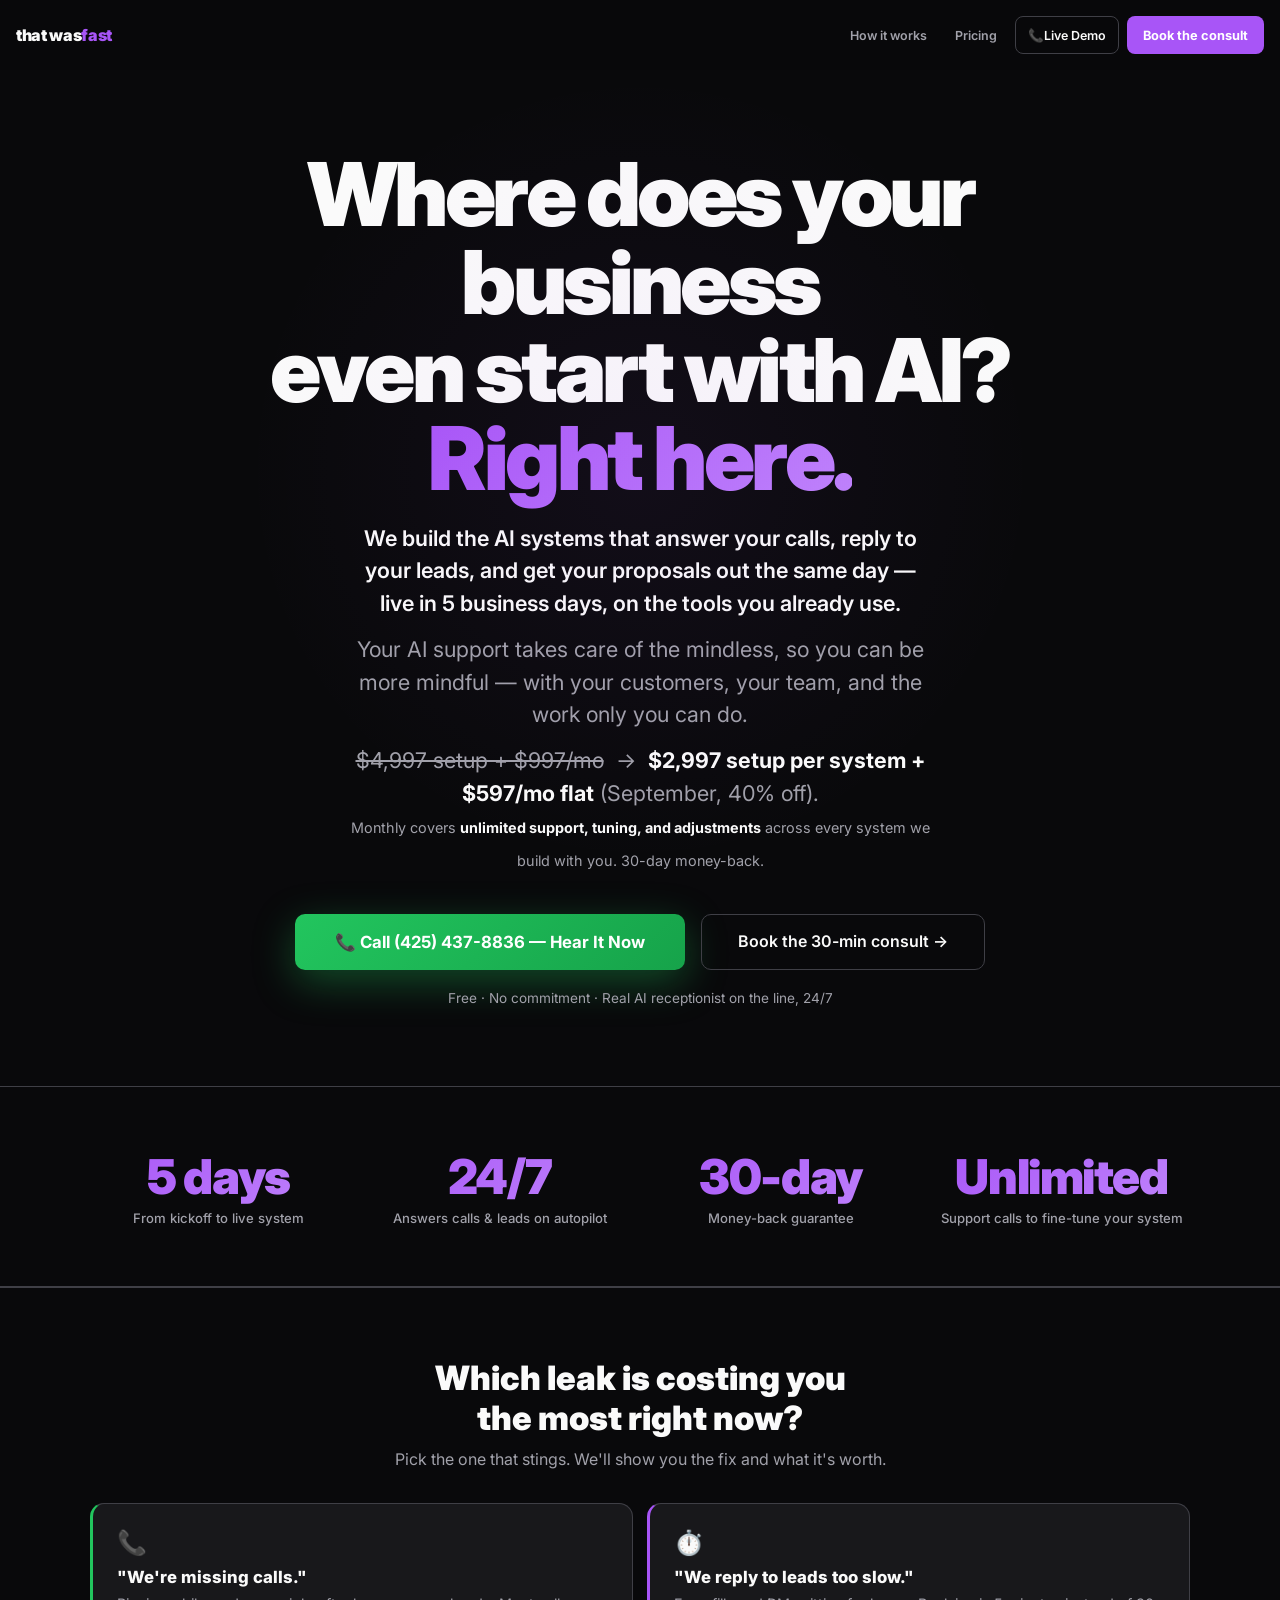
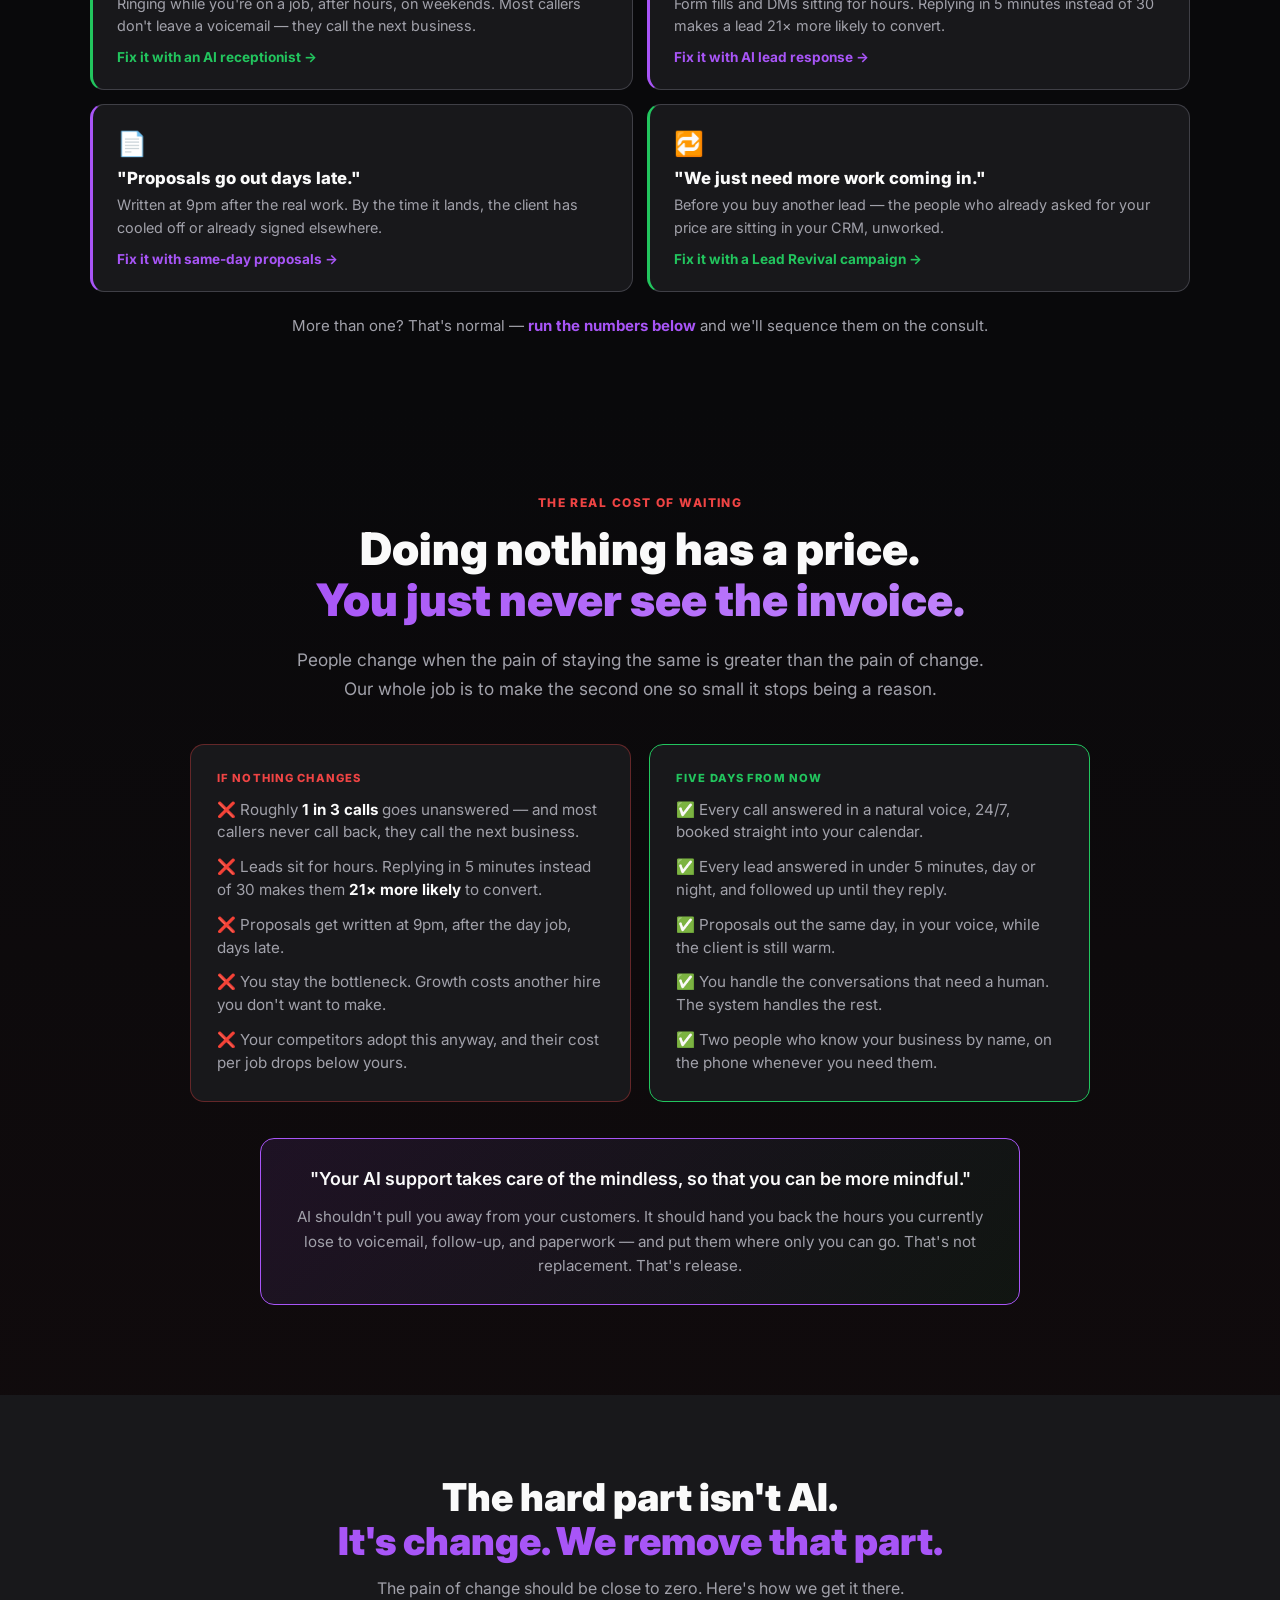
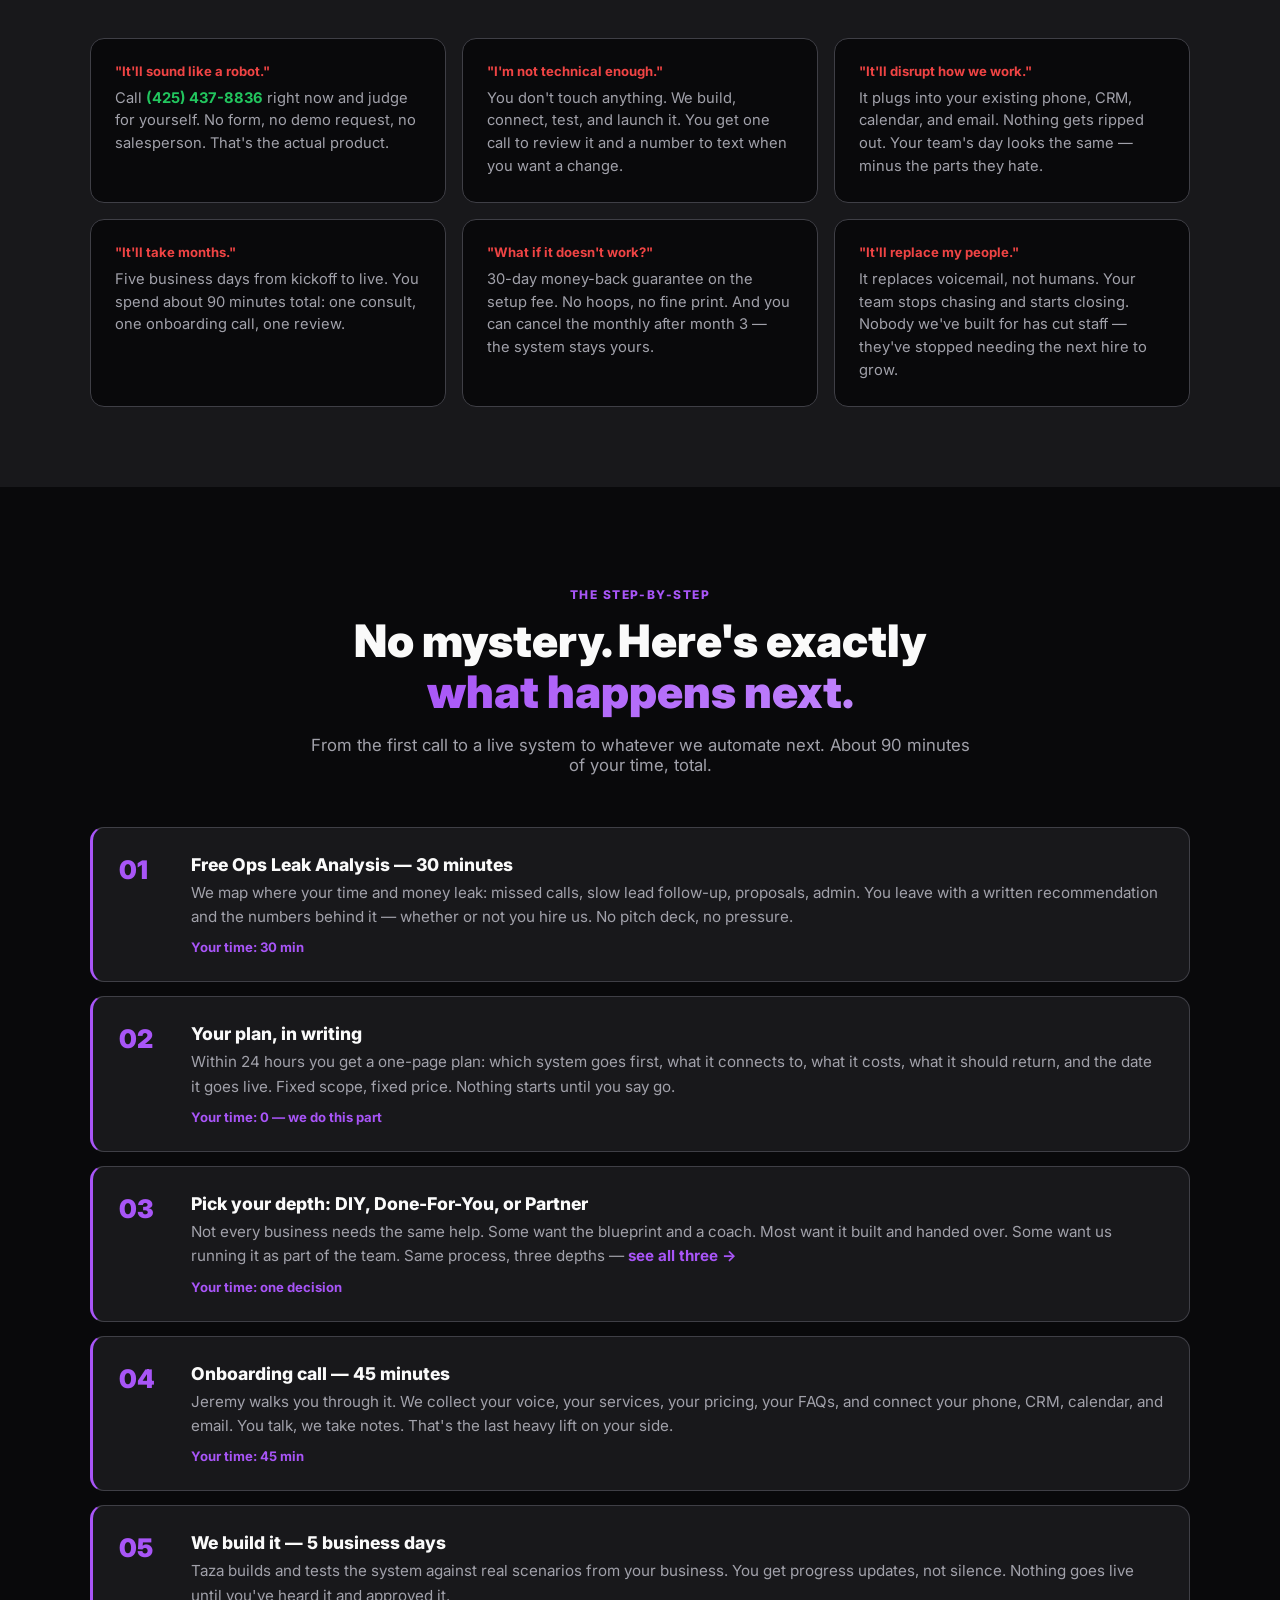
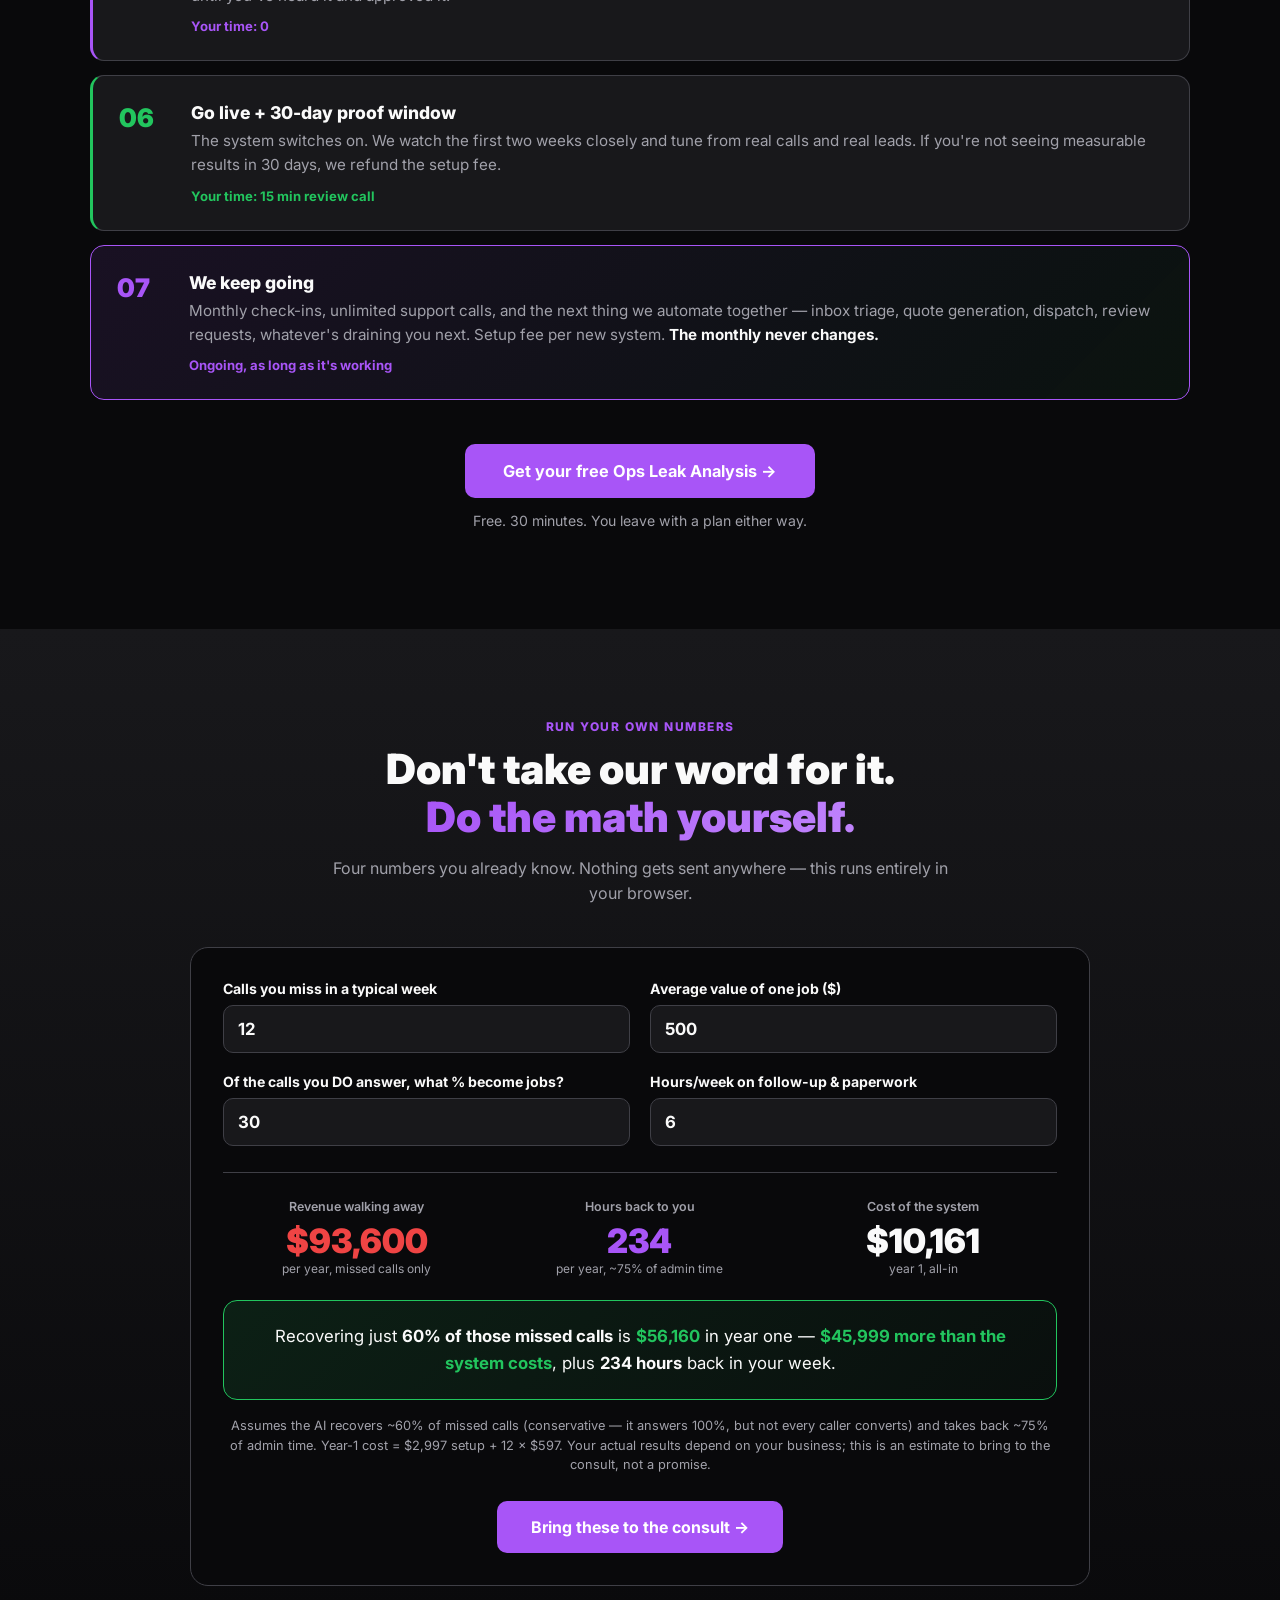
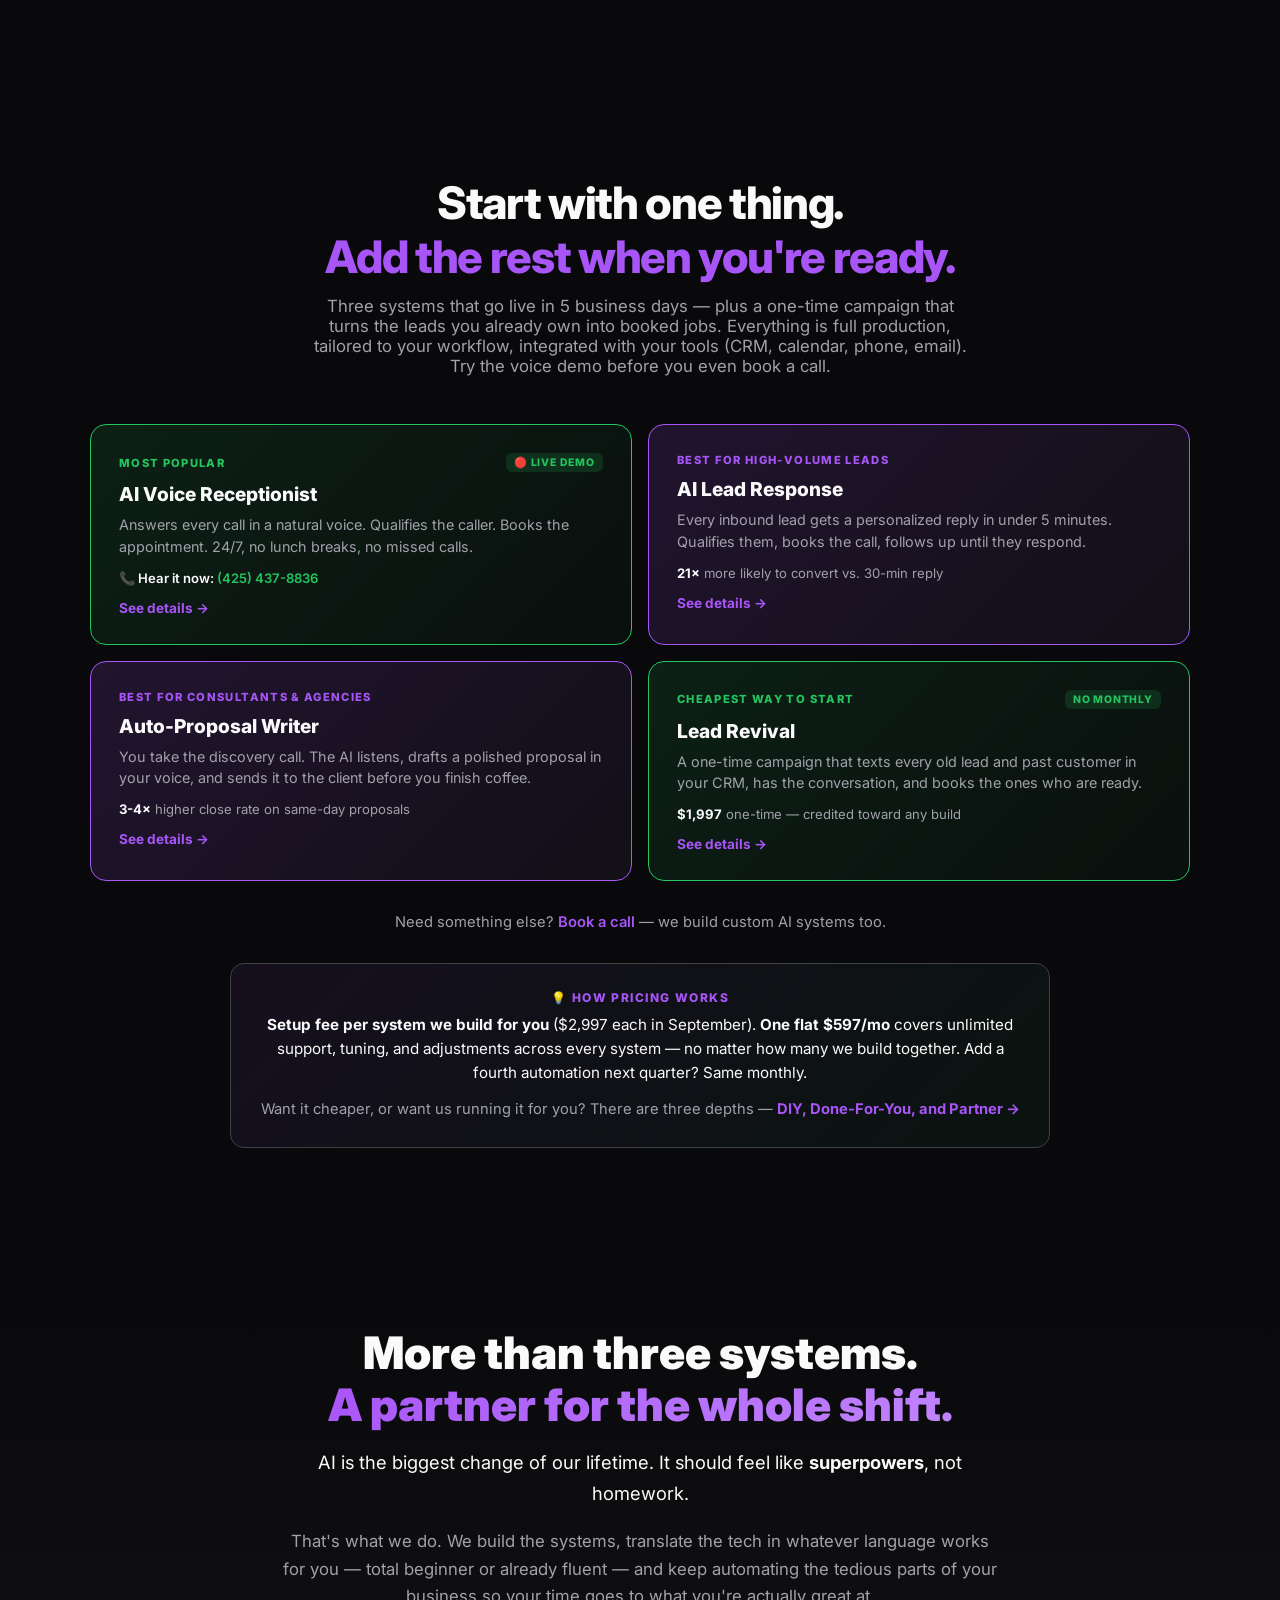
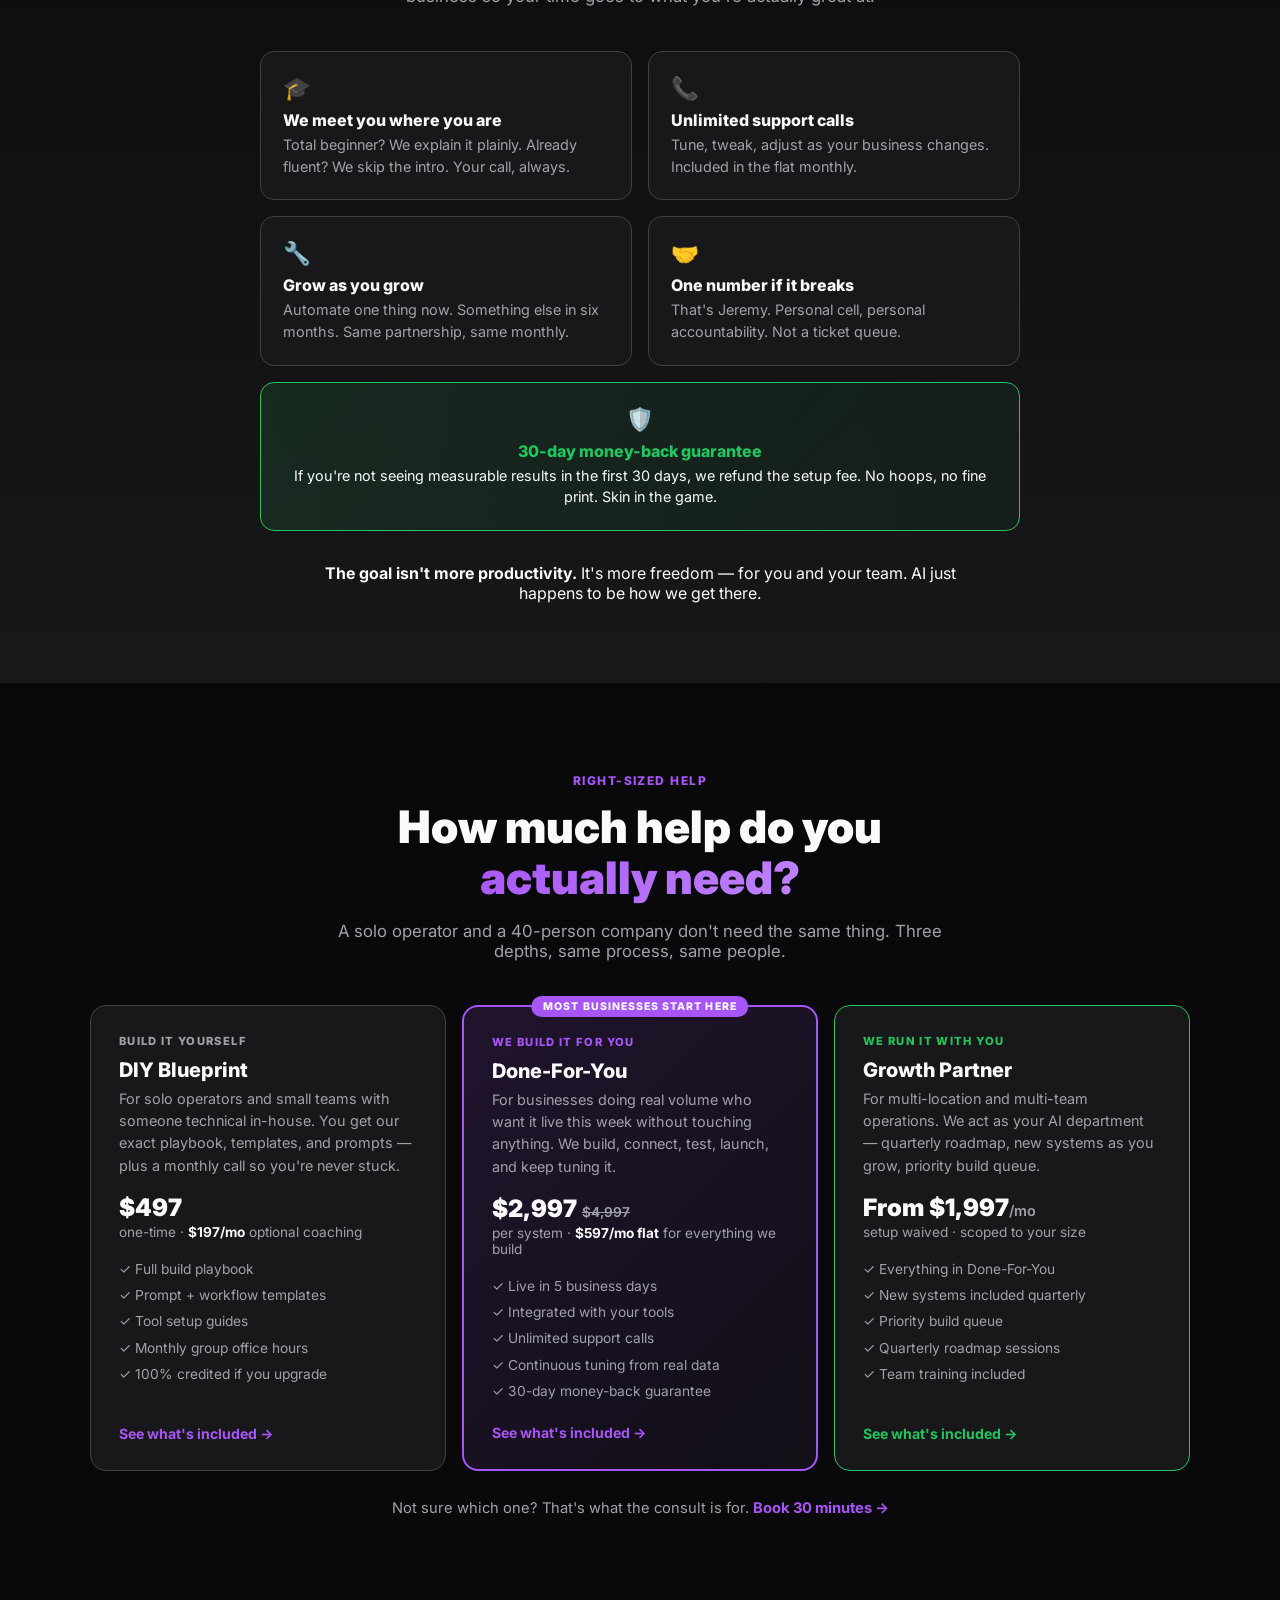
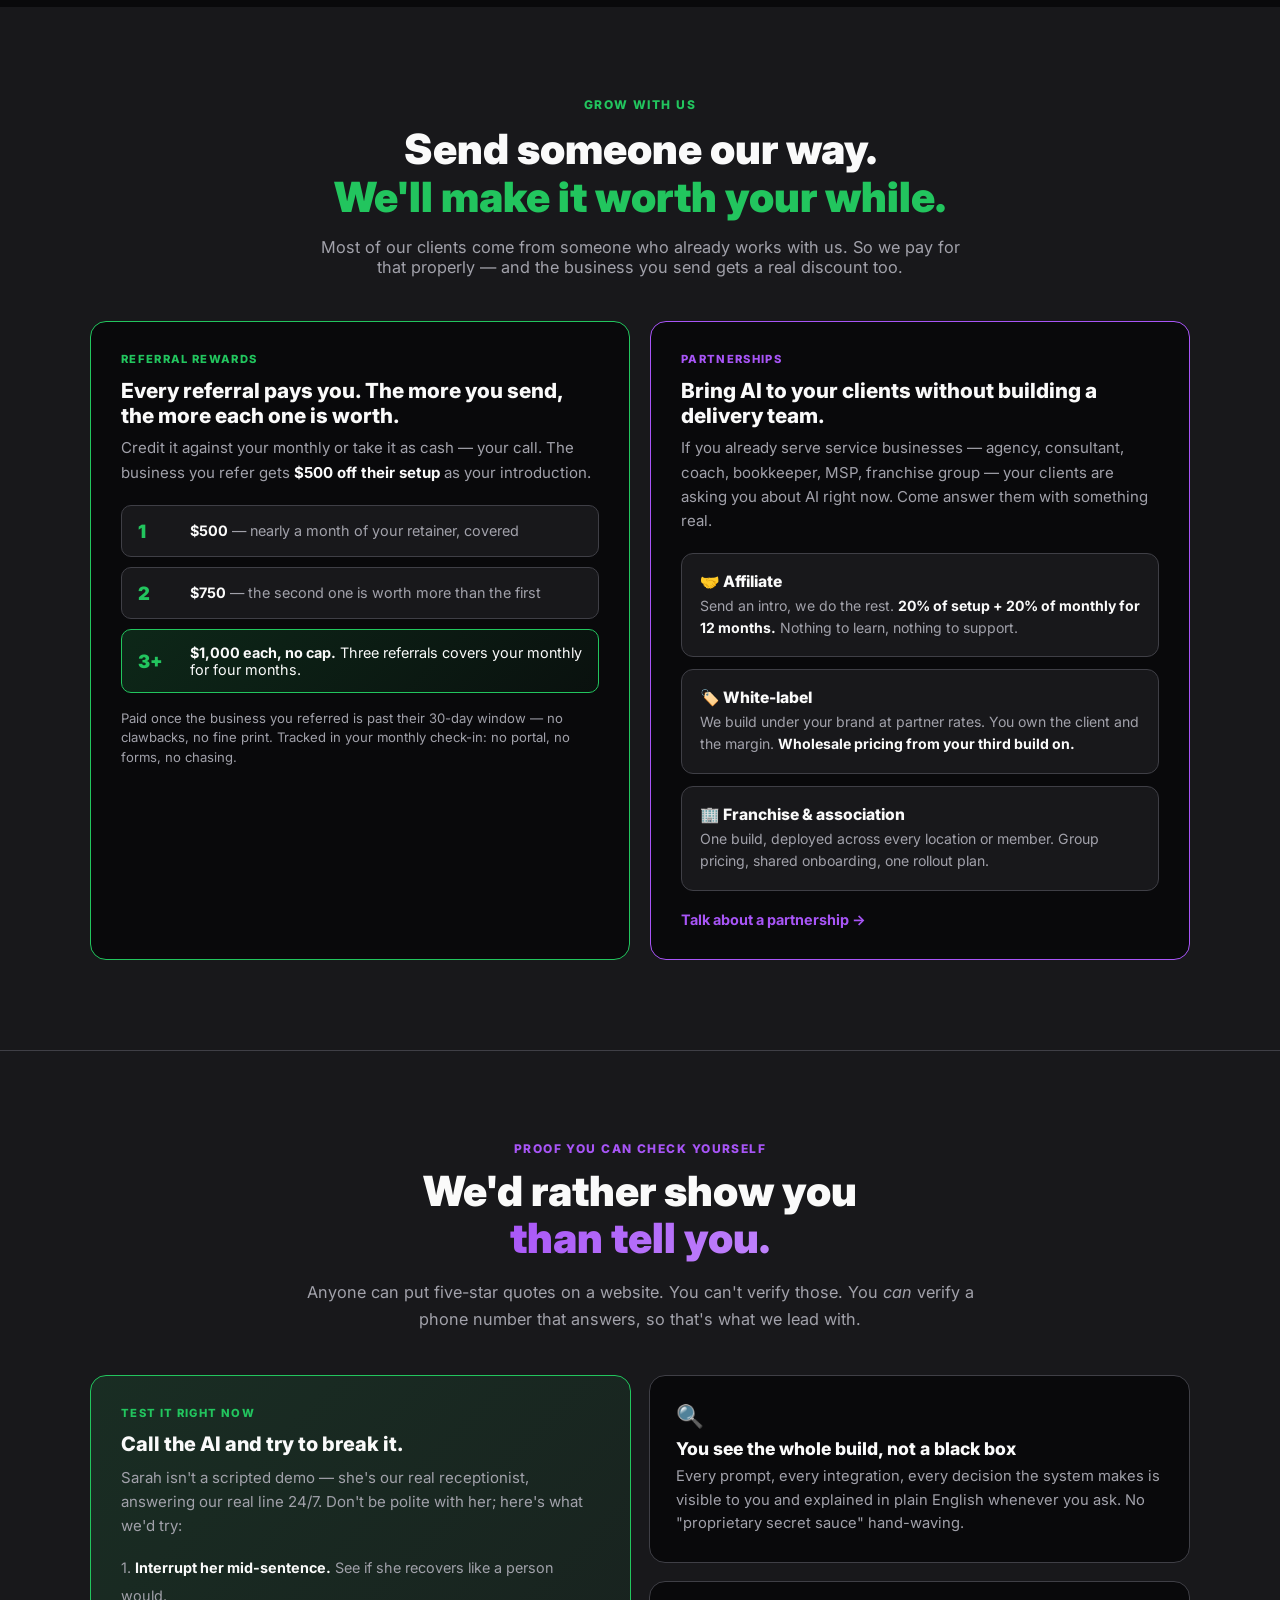
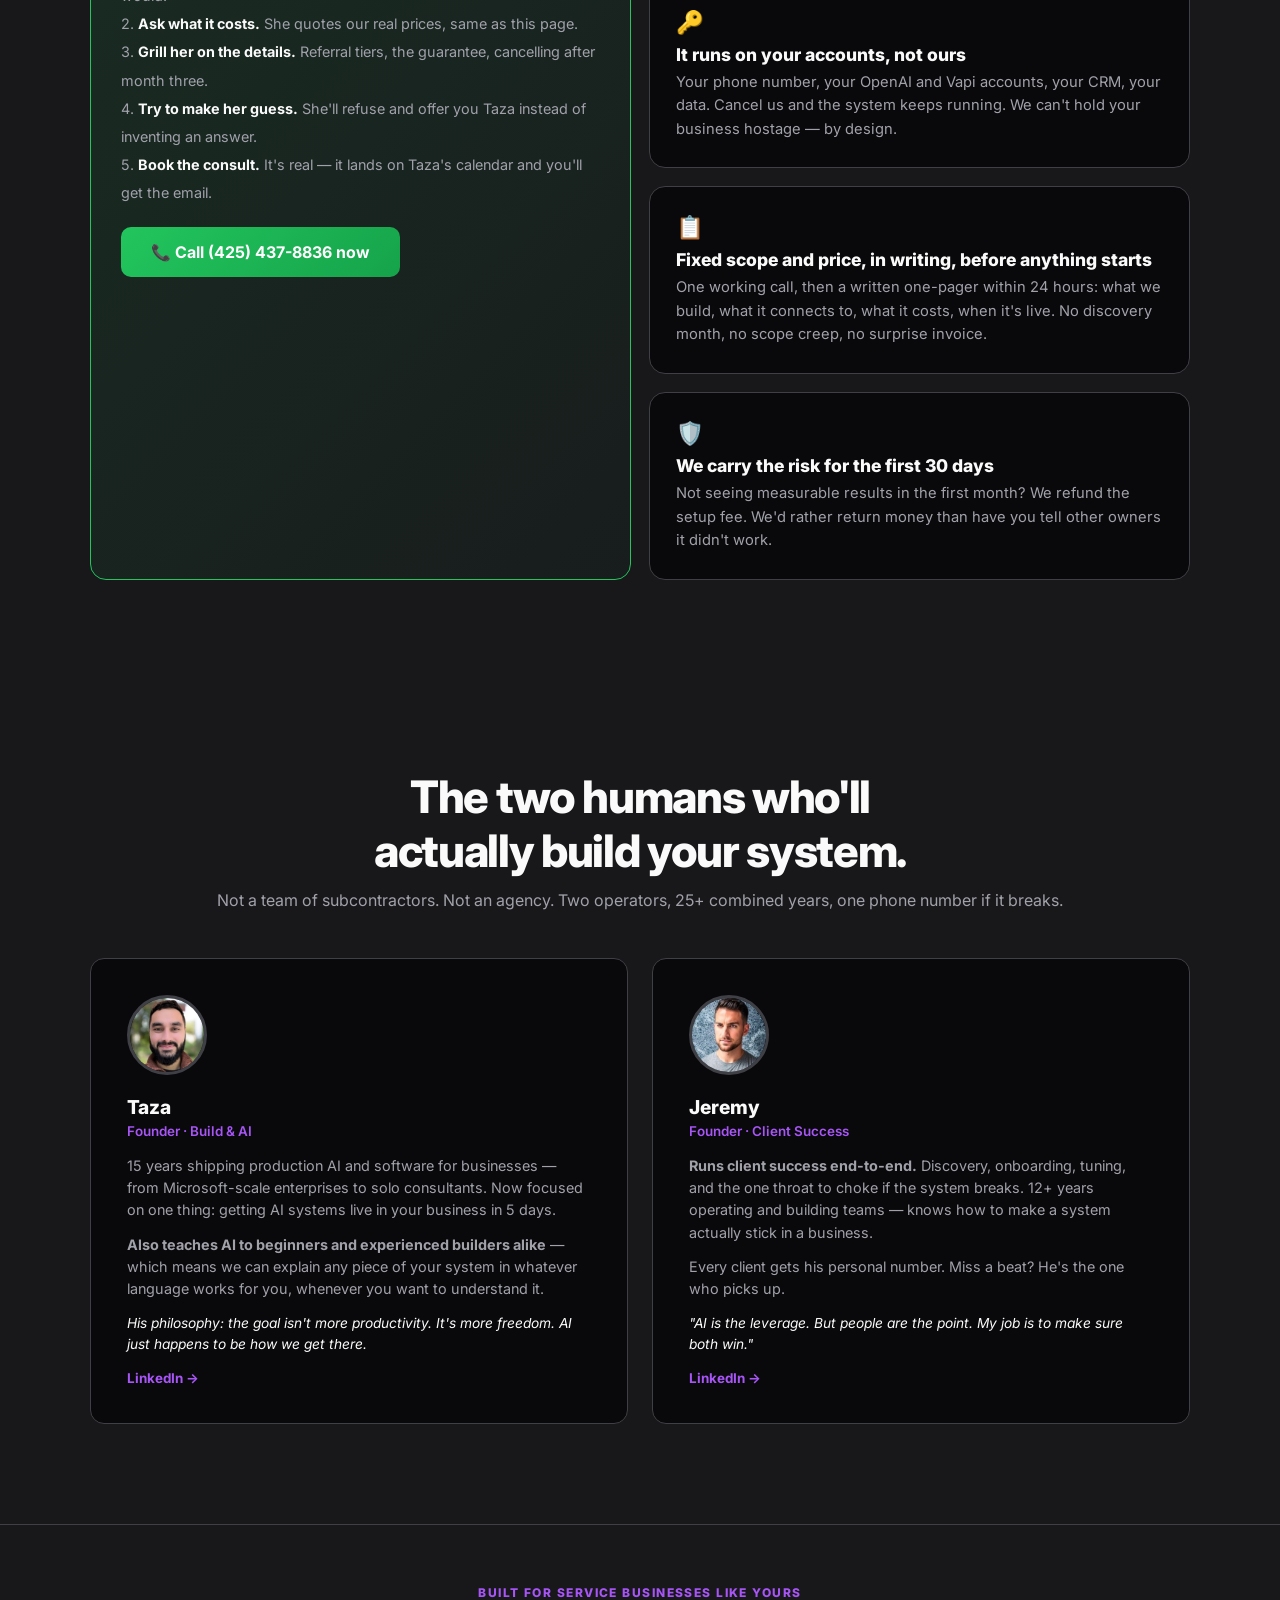
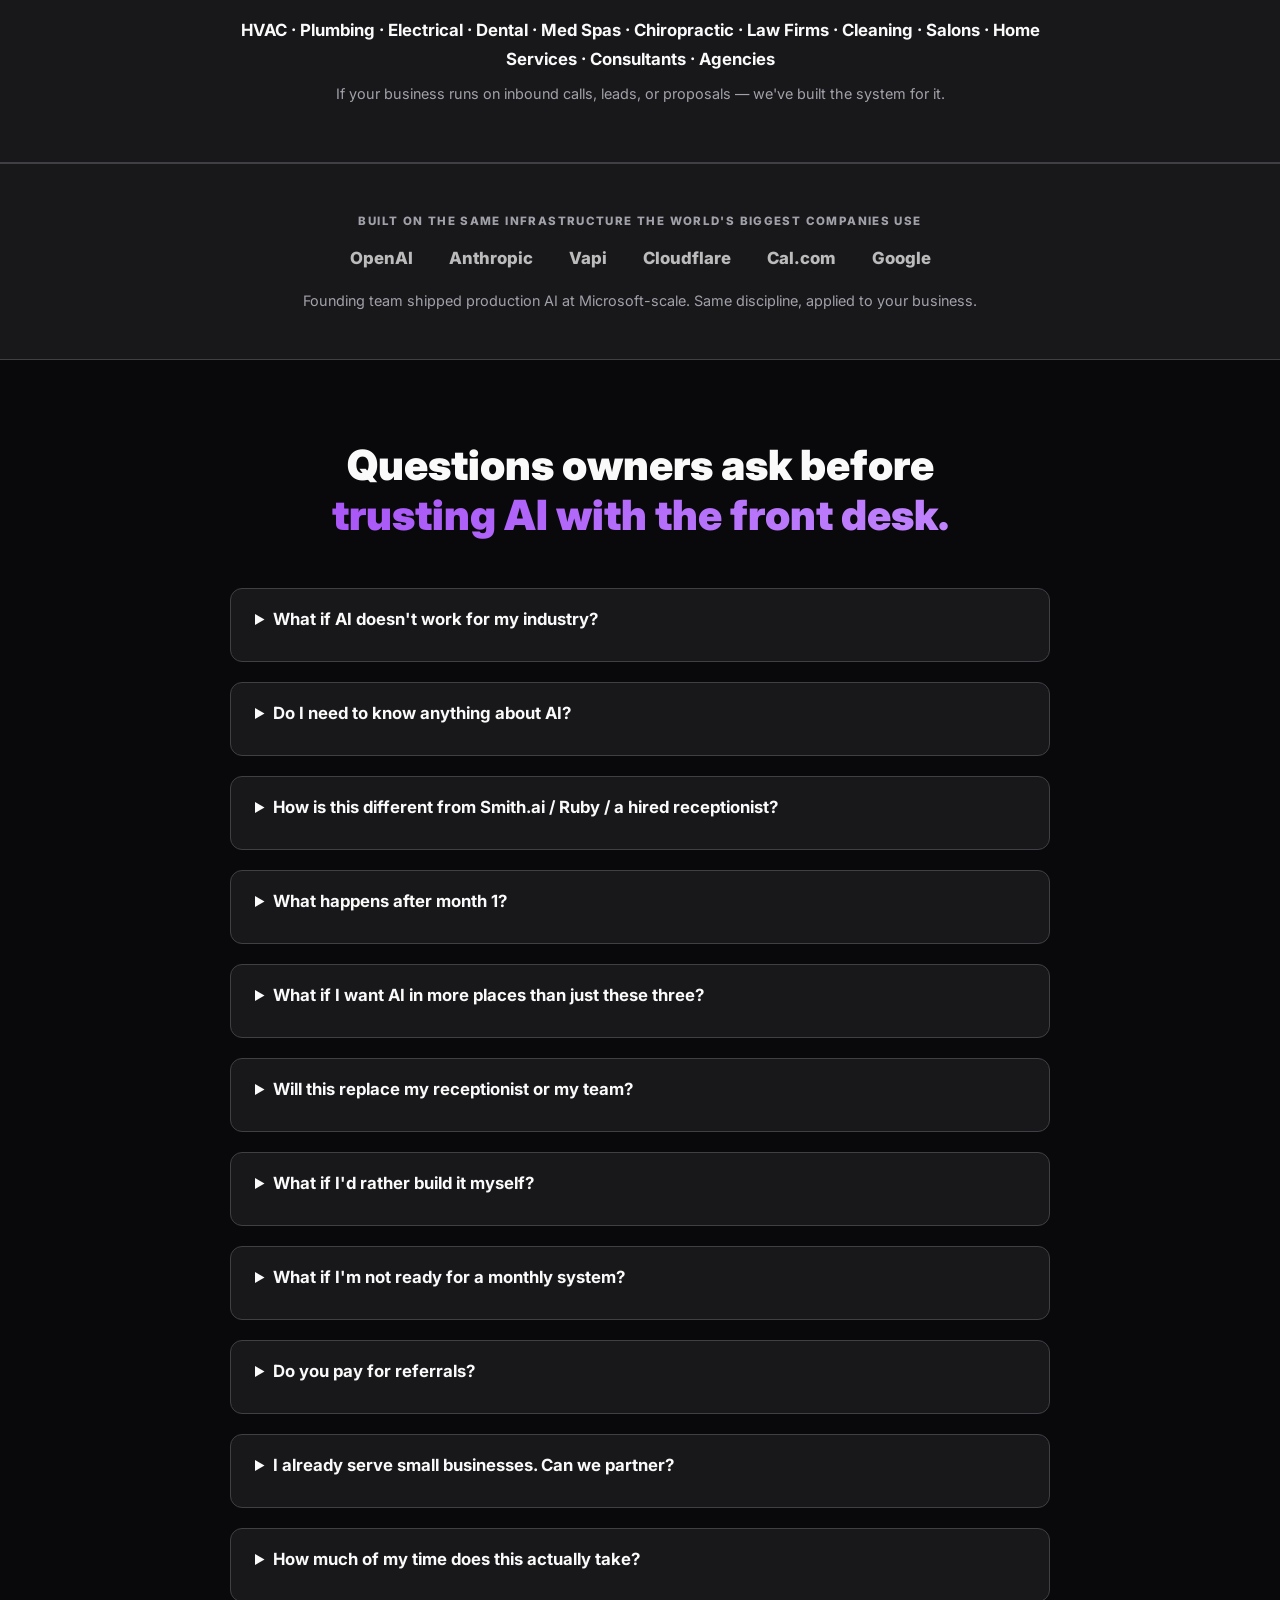
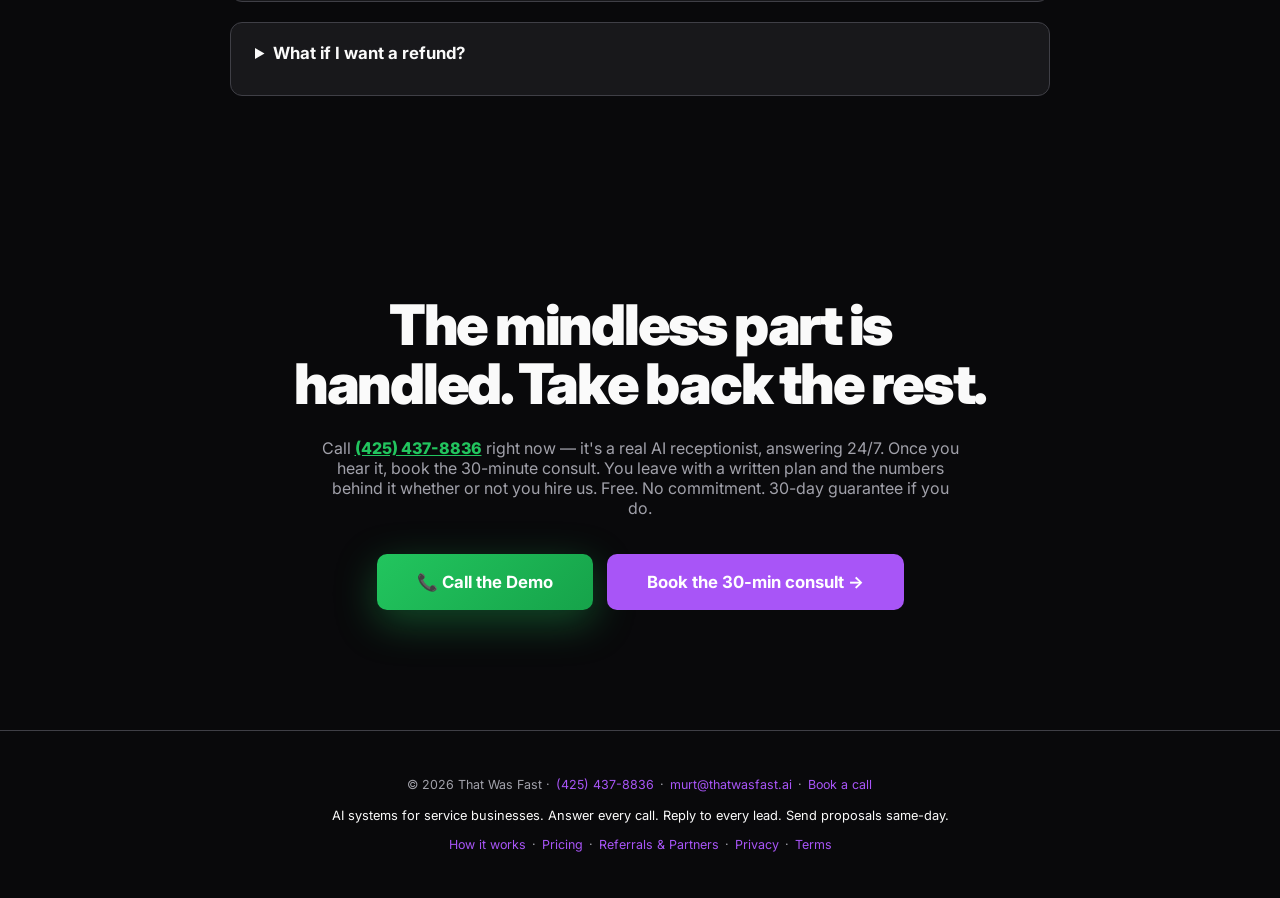
==== index.html @ 941b534e "Add Lead Revival offer: one-time $1,997 campaign that revives dormant CRM leads. New /lead-revival/ " ====
<!DOCTYPE html>
<html lang="en">
<head>
<meta charset="UTF-8">
<meta name="facebook-domain-verification" content="gkqulxdotzckc2j7kj74a8ck5dv2wv" />
<meta name="viewport" content="width=device-width,initial-scale=1">
<title>That Was Fast — AI systems that answer calls, reply to leads, and close deals</title>
<meta name="description" content="AI receptionist, lead responder, and auto-proposal writer for service businesses. Built in 5 days. Fixed pricing. Call our live demo: (425) 437-8836.">
<meta property="og:title" content="That Was Fast — AI systems that answer calls, reply to leads, and close deals">
<meta property="og:description" content="AI receptionist, lead responder, and auto-proposal writer. Built in 5 days. Call the live demo: (425) 437-8836.">
<meta property="og:type" content="website">
<meta property="og:url" content="https://thatwasfast.ai">
<meta property="og:image" content="https://thatwasfast.ai/logo-full.png">
<meta name="twitter:image" content="https://thatwasfast.ai/logo-full.png">
<meta name="twitter:card" content="summary_large_image">
<meta name="twitter:title" content="That Was Fast — AI systems that book more work, on autopilot">
<meta name="twitter:description" content="Call our live demo: (425) 437-8836. Then book a call to build one for your business.">
<link rel="icon" href="favicon.ico" type="image/x-icon">
<link rel="icon" href="icon-192.png" type="image/png" sizes="192x192">
<link rel="apple-touch-icon" href="icon-192.png">
<link rel="preconnect" href="https://fonts.googleapis.com"><link rel="preconnect" href="https://fonts.gstatic.com" crossorigin>
<link href="https://fonts.googleapis.com/css2?family=Inter:wght@400;500;600;700;800;900&display=swap" rel="stylesheet">
<!-- Meta Pixel -->
<script>
!function(f,b,e,v,n,t,s){if(f.fbq)return;n=f.fbq=function(){n.callMethod?n.callMethod.apply(n,arguments):n.queue.push(arguments)};if(!f._fbq)f._fbq=n;n.push=n;n.loaded=!0;n.version='2.0';n.queue=[];t=b.createElement(e);t.async=!0;t.src=v;s=b.getElementsByTagName(e)[0];s.parentNode.insertBefore(t,s)}(window,document,'script','https://connect.facebook.net/en_US/fbevents.js');
fbq('init','1116154840839854');
fbq('track','PageView');
</script>
<noscript><img height="1" width="1" style="display:none" src="https://www.facebook.com/tr?id=1116154840839854&ev=PageView&noscript=1"/></noscript>
<!-- CAPI helper (dedup with pixel via event_id) -->
<script>
window.TWF_CAPI='https://thatwasfast-capi.murtazajafferji.workers.dev';
window.twfCapiSend=function(name,data){
  var id=(crypto.randomUUID?crypto.randomUUID():Date.now()+'-'+Math.random().toString(36).slice(2));
  try{
    var m=document.cookie.match(/_fbc=([^;]+)/); var fbc=m?m[1]:null;
    var p=document.cookie.match(/_fbp=([^;]+)/); var fbp=p?p[1]:null;
    if(window.fbq)fbq('track',name,data||{},{eventID:id});
    fetch(window.TWF_CAPI,{method:'POST',headers:{'Content-Type':'application/json'},keepalive:true,body:JSON.stringify({event_name:name,event_id:id,event_source_url:location.href,custom_data:data||{},user_data:{fbc:fbc,fbp:fbp}})}).catch(function(){});
  }catch(e){}
};
</script>
<!-- Google Analytics + Google Ads -->
<script async src="https://www.googletagmanager.com/gtag/js?id=G-YH6KCPB6RQ"></script>
<script>
window.dataLayer=window.dataLayer||[];
function gtag(){dataLayer.push(arguments)}
gtag('js',new Date());
gtag('config','G-YH6KCPB6RQ',{page_title:'Home',page_path:'/'});
gtag('config','AW-18429599857');
document.addEventListener('DOMContentLoaded',function(){
  document.querySelectorAll('a[href*="cal.com/thatwasfast"]').forEach(function(a){
    a.addEventListener('click',function(){
      var loc=a.closest('nav')?'nav':(a.closest('.final-cta')?'final':'hero');
      gtag('event','book_call_click',{page:'home',cta_location:loc});
      gtag('event','conversion',{send_to:'AW-18429599857/LSiECJ2E_O0cEPHA9dNE',value:500,currency:'USD'});
      if(window.twfCapiSend)twfCapiSend('Lead',{content_name:'Book a Call',content_category:'home',source:loc,value:500,currency:'USD'});
    });
  });
  document.querySelectorAll('a[href^="/lead-response/"],a[href^="/auto-proposal/"],a[href^="/voice-receptionist/"]').forEach(function(a){
    a.addEventListener('click',function(){
      gtag('event','offer_click',{offer:a.getAttribute('href').replace(/\//g,'')});
      if(window.twfCapiSend)twfCapiSend('ViewContent',{content_name:a.getAttribute('href').replace(/\//g,''),content_category:'offer-card'});
    });
  });
});
</script>
<style>
:root{--bg:#09090b;--surface:#18181b;--surface2:#27272a;--border:#3f3f46;--text:#fafafa;--muted:#a1a1aa;--gold:#a855f7;--gold2:#c084fc;--white:#fff;--max:1100px}
*{box-sizing:border-box;margin:0;padding:0}
html{scroll-behavior:smooth}
html,body{overflow-x:hidden}
body{font-family:'Inter',system-ui,sans-serif;background:var(--bg);color:var(--text);-webkit-font-smoothing:antialiased}
a{color:inherit;text-decoration:none}

/* NAV */
nav{position:sticky;top:0;left:0;right:0;z-index:100;padding:16px 16px;display:flex;align-items:center;justify-content:space-between;background:rgba(9,9,11,.8);backdrop-filter:blur(20px)}
.logo{font-weight:900;font-size:1rem;letter-spacing:-.02em;white-space:nowrap}
.logo span{color:var(--gold)}
.nav-cta{padding:8px 16px;background:var(--gold);color:var(--white);font-weight:700;font-size:.82rem;border-radius:8px;transition:transform .15s;white-space:nowrap}
.nav-cta:hover{transform:scale(1.04)}

/* HERO */
.hero{min-height:calc(100vh - 100px);display:flex;flex-direction:column;align-items:center;justify-content:center;text-align:center;padding:80px 24px 80px;position:relative}
.hero::before{content:'';position:absolute;top:0;left:50%;transform:translateX(-50%);width:100%;max-width:800px;height:800px;background:radial-gradient(circle,rgba(168,85,247,.06) 0%,transparent 70%);pointer-events:none}
.hero-badge{display:inline-flex;align-items:center;gap:8px;padding:8px 16px;background:var(--surface);border:1px solid var(--border);border-radius:999px;font-size:.8rem;color:var(--muted);margin-bottom:32px}
.hero-badge .dot{width:8px;height:8px;border-radius:50%;background:var(--gold);animation:pulse 2s infinite}
@keyframes pulse{0%,100%{opacity:1}50%{opacity:.4}}
.hero h1{font-size:clamp(2.8rem,7vw,5.5rem);font-weight:900;line-height:1;letter-spacing:-.04em;max-width:900px}
.hero h1 span{background:linear-gradient(135deg,var(--gold),var(--gold2));-webkit-background-clip:text;-webkit-text-fill-color:transparent;background-clip:text}
.hero-sub{font-size:clamp(1.1rem,2.2vw,1.35rem);color:var(--muted);margin-top:24px;max-width:580px;line-height:1.5}
.hero-cta-row{margin-top:40px;display:flex;gap:16px;flex-wrap:wrap;justify-content:center}
.btn-primary{padding:16px 36px;background:var(--gold);color:var(--white);font-weight:700;font-size:1rem;border-radius:10px;border:0;cursor:pointer;transition:transform .15s,box-shadow .15s}
.btn-primary:hover{transform:translateY(-2px);box-shadow:0 12px 40px rgba(255,255,255,.08)}
.btn-ghost{padding:16px 36px;background:transparent;border:1.5px solid var(--border);color:var(--text);font-weight:600;font-size:1rem;border-radius:10px;cursor:pointer;transition:border-color .2s}
.btn-ghost:hover{border-color:var(--gold)}

/* STATS BAR */
.stats{padding:60px 24px;border-top:1px solid var(--border);border-bottom:1px solid var(--border)}
.stats-inner{max-width:var(--max);margin:0 auto;display:grid;grid-template-columns:repeat(4,1fr);gap:24px;text-align:center}
.stat-num{font-size:clamp(2rem,4vw,3rem);font-weight:900;letter-spacing:-.03em;background:linear-gradient(135deg,var(--gold),var(--gold2));-webkit-background-clip:text;-webkit-text-fill-color:transparent;background-clip:text}
.stat-label{font-size:.82rem;color:var(--muted);margin-top:4px;font-weight:500}
@media(max-width:600px){.stats-inner{grid-template-columns:repeat(2,1fr)}}

/* PROMISE */
.promise{padding:100px 24px;text-align:center}
.promise-inner{max-width:720px;margin:0 auto}
.promise h2{font-size:clamp(1.8rem,4vw,2.8rem);font-weight:800;line-height:1.1;letter-spacing:-.03em;margin-bottom:24px}
.promise p{font-size:1.1rem;color:var(--muted);line-height:1.7}
.promise strong{color:var(--text)}
.promise-cards{display:grid;grid-template-columns:repeat(4,1fr);gap:16px;margin-top:48px;max-width:var(--max);margin-left:auto;margin-right:auto}
.p-card{background:var(--surface);border:1px solid var(--border);border-radius:12px;padding:28px 20px;text-align:left}
.p-card .icon{font-size:1.5rem;margin-bottom:12px}
.p-card h4{font-weight:700;margin-bottom:6px;font-size:.95rem}
.p-card p{font-size:.86rem;color:var(--muted);line-height:1.5}
@media(max-width:700px){.promise-cards{grid-template-columns:1fr}}

/* DEMO */
.demo{padding:100px 24px;background:var(--surface)}
.demo-inner{max-width:var(--max);margin:0 auto;text-align:center}
.iphone-body{text-align:left}
.demo h2{font-size:clamp(1.6rem,3.5vw,2.4rem);font-weight:800;letter-spacing:-.03em;margin-bottom:12px}
.demo .sub{color:var(--muted);font-size:1rem;margin-bottom:48px}
.demo-flow{display:flex;align-items:center;justify-content:center;gap:24px;flex-wrap:wrap}
.demo-step{background:var(--bg);border:1px solid var(--border);border-radius:16px;padding:24px;width:280px;text-align:left;position:relative}
.iphone{max-width:380px;margin:0 auto;border-radius:36px;background:#000;padding:12px;box-shadow:0 40px 80px rgba(0,0,0,.5),inset 0 0 0 3px #2a2a2e}
.iphone-screen{background:#1c1c1e;border-radius:28px;overflow:hidden}
.iphone-header{display:flex;align-items:center;gap:10px;padding:14px 16px;border-bottom:1px solid #2c2c2e}
.iphone-avatar{width:36px;height:36px;border-radius:50%;object-fit:cover}
.iphone-contact{font-size:.82rem;font-weight:600;color:#fff}
.iphone-contact span{display:block;font-size:.68rem;color:#8e8e93;font-weight:400}
.iphone-body{padding:14px 12px;display:flex;flex-direction:column;gap:6px}
.imsg{max-width:78%;padding:10px 14px;border-radius:18px;font-size:.84rem;line-height:1.45;word-wrap:break-word}
.imsg.from-them{align-self:flex-start;background:#2c2c2e;color:#fff;border-bottom-left-radius:4px}
.imsg.from-me{align-self:flex-end;background:#0b84fe;color:#fff;border-bottom-right-radius:4px}
.imsg.highlight{align-self:flex-end;background:#0b84fe;color:#fff;font-weight:400;font-size:.84rem;border-radius:18px;border-bottom-right-radius:4px;padding:10px 14px}
.imsg-time{font-size:.65rem;color:#636366;padding:2px 4px}
.imsg-time.right{align-self:flex-end;text-align:right}
.imsg-time.left{align-self:flex-start}
.demo-step .label{font-size:.7rem;text-transform:uppercase;letter-spacing:.1em;color:var(--gold);font-weight:700;margin-bottom:12px}
.demo-step .msg{background:var(--surface2);border-radius:10px;padding:14px;font-size:.84rem;line-height:1.5;color:var(--text)}
.demo-step .msg.sent{background:#1d4ed8;color:white;border-radius:10px 10px 4px 10px;max-width:220px}
.demo-step .msg.received{background:var(--surface2);border-radius:10px 10px 10px 4px}
.demo-arrow{font-size:1.5rem;color:var(--gold);animation:bounce 1.5s infinite}
@keyframes bounce{0%,100%{transform:translateX(0)}50%{transform:translateX(6px)}}
@media(max-width:700px){.demo-flow{flex-direction:column}.demo-arrow{transform:rotate(90deg)}}

/* SERVICES */
.services{padding:100px 24px}
.services-inner{max-width:var(--max);margin:0 auto}
.services h2{font-size:clamp(1.8rem,4vw,2.8rem);font-weight:800;letter-spacing:-.03em;margin-bottom:48px;text-align:center}
.srv-grid{display:grid;grid-template-columns:repeat(2,1fr);gap:16px}
.srv{background:var(--surface);border:1px solid var(--border);border-radius:14px;padding:32px;transition:border-color .2s}
.srv:hover{border-color:var(--gold)}
.srv h3{font-size:1.1rem;font-weight:700;margin-bottom:8px}
.srv p{font-size:.9rem;color:var(--muted);line-height:1.5}
.srv .metric{margin-top:12px;font-size:.82rem;font-weight:700;color:var(--gold)}
@media(max-width:700px){.srv-grid{grid-template-columns:1fr}.featured-offers{grid-template-columns:1fr !important}.promise-cards{grid-template-columns:repeat(2,1fr)}}

/* TEAM */
.team{padding:100px 24px;background:var(--surface)}
.team-inner{max-width:var(--max);margin:0 auto;text-align:center}
.team h2{font-size:clamp(1.8rem,4vw,2.8rem);font-weight:800;letter-spacing:-.03em;margin-bottom:12px}
.team .sub{color:var(--muted);font-size:1rem;margin-bottom:48px}
.team-cards{display:grid;grid-template-columns:repeat(2,1fr);gap:24px;text-align:left}
.t-card{background:var(--bg);border:1px solid var(--border);border-radius:14px;padding:36px}
.t-card .avatar{width:80px;height:80px;border-radius:50%;object-fit:cover;margin-bottom:16px;border:3px solid var(--border)}
.t-card .avatar-placeholder{width:80px;height:80px;border-radius:50%;background:linear-gradient(135deg,#3b82f6,#8b5cf6);display:flex;align-items:center;justify-content:center;font-size:1.6rem;font-weight:800;color:white;margin-bottom:16px;border:3px solid var(--border)}
.t-card .name{font-size:1.2rem;font-weight:800;margin-bottom:4px}
.t-card .role{font-size:.84rem;color:var(--gold);font-weight:600;margin-bottom:16px}
.t-card p{font-size:.9rem;color:var(--muted);line-height:1.55;margin-bottom:12px}
.t-card a{font-size:.84rem;font-weight:700;color:var(--gold)}
@media(max-width:700px){.team-cards{grid-template-columns:1fr}}

/* META */
.meta{padding:60px 24px;border-top:1px solid var(--border);text-align:center}
.meta p{font-size:.88rem;color:var(--muted);max-width:640px;margin:0 auto;line-height:1.6}
.meta strong{color:var(--text)}

/* FINAL CTA */
.final-cta{padding:120px 24px;text-align:center}
.final-cta h2{font-size:clamp(2rem,5vw,3.5rem);font-weight:900;letter-spacing:-.04em;line-height:1.05;max-width:700px;margin:0 auto 24px}
.final-cta p{font-size:1rem;color:var(--muted);margin-bottom:36px}

/* FOOTER */
footer{padding:40px 24px;border-top:1px solid var(--border);text-align:center}
footer p{font-size:.78rem;color:var(--muted)}
footer a{color:var(--gold)}

@media(max-width:480px){
nav{padding:12px 12px}
.nav-cta{padding:7px 12px;font-size:.75rem}
.logo{font-size:.88rem}
.hero{padding-top:80px;min-height:auto;padding-bottom:60px}
.hero h1{font-size:2rem}
.hero-sub{font-size:.95rem}
.hero-cta-row{flex-direction:column;align-items:center;gap:12px}
.btn-primary,.btn-ghost{width:100%;max-width:300px;text-align:center;justify-content:center}
.stats-inner{grid-template-columns:repeat(2,1fr);gap:12px}
.stat-num{font-size:1.8rem}
section{padding:56px 16px}
.section-title{font-size:1.5rem}
.iphone{max-width:100%;border-radius:24px;padding:8px}
.iphone-screen{border-radius:18px}
.imsg{font-size:.8rem}
.final-cta h2{font-size:1.6rem}
.t-card{padding:24px}
}

/* a11y + tap targets (round-2 audit) */
a:focus-visible,button:focus-visible,input:focus-visible,summary:focus-visible{outline:2px solid var(--gold);outline-offset:2px;border-radius:4px}
footer a{display:inline-block;padding:6px 2px}
nav a{display:inline-flex;align-items:center;min-height:38px}
details summary{min-height:32px}
@media(max-width:600px){
  footer a{padding:8px 4px}
}

/* MOBILE NAV — secondary links collapse, logo + primary CTA stay (fix: nav was 642px wide on a 375px screen) */
.nav-secondary{display:flex;gap:8px;align-items:center}
nav .nav-cta{padding:9px 16px;font-size:.8rem}
@media(max-width:860px){
  .nav-secondary{display:none}
  nav{padding:12px 14px;gap:10px}
  nav .nav-cta{padding:10px 14px;font-size:.8rem}
  .nav-phone{display:inline-flex !important;align-items:center;justify-content:center;min-width:42px;height:38px;border:1px solid var(--border);border-radius:8px;font-size:1rem}
  .nav-phone .nav-phone-label{display:none}
  .logo{font-size:.92rem}
}
@media(max-width:380px){
  nav{padding:10px 12px}
  nav .nav-cta{padding:9px 12px;font-size:.74rem}
  .logo{font-size:.85rem}
}

/* PROMO BAR — was eating 3 lines on a 375px phone and shoving the nav down */
.promo-bar{font-size:.85rem;line-height:1.45}
.promo-bar .promo-cta{color:#fff;text-decoration:underline;font-weight:700;white-space:nowrap}
@media(max-width:600px){
  .promo-bar{font-size:.74rem;padding:8px 12px !important;line-height:1.35}
  .promo-bar .promo-long{display:none}
}

/* CTA BUTTONS — were wrapping to 2 lines on every phone width.
   40px side padding + a 300px cap left ~220px for ~230px of text. */
.btn-primary,.btn-ghost{white-space:nowrap}
@media(max-width:600px){
  .btn-primary,.btn-ghost{
    padding-left:20px !important;padding-right:20px !important;
    font-size:.95rem !important;
    max-width:340px !important;width:100% !important;
    white-space:nowrap;
  }
}
@media(max-width:340px){
  .btn-primary,.btn-ghost{font-size:.8rem !important;padding-left:10px !important;padding-right:10px !important;letter-spacing:-.01em}
}
</style>
<link rel="canonical" href="https://thatwasfast.ai/">
<script type="application/ld+json">
{
  "@context": "https://schema.org",
  "@graph": [
    {
      "@type": "Organization",
      "@id": "https://thatwasfast.ai/#org",
      "name": "That Was Fast",
      "url": "https://thatwasfast.ai/",
      "logo": "https://thatwasfast.ai/logo-full.png",
      "telephone": "+1-425-437-8836",
      "description": "AI systems that answer calls, respond to leads, and write proposals for service businesses. Live in 5 days.",
      "founder": [
        {"@type":"Person","name":"Taza"},
        {"@type":"Person","name":"Jeremy"}
      ]
    },
    {
      "@type": "WebSite",
      "url": "https://thatwasfast.ai/",
      "name": "That Was Fast",
      "publisher": {"@id":"https://thatwasfast.ai/#org"}
    },
    {
      "@type": "FAQPage",
      "mainEntity": [
        {"@type":"Question","name":"What if AI doesn't work for my industry?","acceptedAnswer":{"@type":"Answer","text":"Our systems are built on the same tech that powers ChatGPT and the biggest AI voice platforms. If your business takes calls, replies to leads, or writes proposals, it works. We've built for HVAC, dental, plumbing, salons, med spas, law firms, and consulting."}},
        {"@type":"Question","name":"Do I need to know anything about AI?","acceptedAnswer":{"@type":"Answer","text":"Zero. We handle every technical piece — model selection, prompts, integrations, deployment, monitoring. You get a working system that ships in 5 business days."}},
        {"@type":"Question","name":"How is this different from Smith.ai or Ruby?","acceptedAnswer":{"@type":"Answer","text":"Smith.ai and Ruby charge $300-$2,100/mo for bundled minutes and route through their system. We build a custom AI on your phone number — flat $597/mo, no per-minute overage, no shared infrastructure. You own the system."}},
        {"@type":"Question","name":"Can I bundle multiple systems?","acceptedAnswer":{"@type":"Answer","text":"Yes. Setup fee is per system built ($2,997 in September). The monthly retainer is flat at $597/mo total, no matter how many systems we build for you."}},
        {"@type":"Question","name":"Will this replace my receptionist or my team?","acceptedAnswer":{"@type":"Answer","text":"No. It replaces voicemail, hold music, and the follow-up nobody has time for. Your AI support takes care of the mindless so your team can be more mindful — the conversations, judgment calls, and relationships that need a human. Most clients don't cut staff; they stop needing the next hire just to keep up."}},
        {"@type":"Question","name":"What if I'd rather build it myself?","acceptedAnswer":{"@type":"Answer","text":"Take the DIY Blueprint — $497 for the exact playbook, templates, prompts, and tool setup we use, plus optional coaching at $197/mo. If you decide you'd rather we build it, the full $497 is credited toward your build."}},
        {"@type":"Question","name":"What if I'm not ready for a monthly system?","acceptedAnswer":{"@type":"Answer","text":"Run a Lead Revival campaign instead. It's $1,997 one-time with no monthly and no contract: we text every old lead and past customer already in your CRM, have real conversations, and book the ones who are ready. You get a full report of what it produced, and the entire $1,997 credits toward a system build within 60 days."}},
        {"@type":"Question","name":"Do you pay for referrals?","acceptedAnswer":{"@type":"Answer","text":"Yes. $500 for your first referral that goes live, $750 for the second, and $1,000 for every one after that, with no cap. Take it as credit against your monthly or as cash. The business you refer gets $500 off their setup."}},
        {"@type":"Question","name":"How much of my time does this take?","acceptedAnswer":{"@type":"Answer","text":"About 90 minutes total: a 30-minute consult, a 45-minute onboarding call, and a 15-minute review before go-live. Everything else is on us."}},
        {"@type":"Question","name":"What if I want a refund?","acceptedAnswer":{"@type":"Answer","text":"If you're not seeing measurable results in the first 30 days, we refund the setup fee. No hoops, no fine print."}}
      ]
    }
  ]
}
</script>

<!-- Auto-attach conversion tracking to every Cal.com link on every page -->
<script>
(function(){
  var page = location.pathname.replace(/\/$/,'').split('/').pop() || 'home';
  document.addEventListener('click', function(e){
    var a = e.target.closest('a[href*="cal.com/thatwasfast"]');
    if (!a) return;
    if (a.dataset.twfTracked) return; // prevent double-fire in same session
    a.dataset.twfTracked = '1';
    var event = (new URL(a.href).searchParams.get('event')) || page;
    try{
      if (window.gtag) gtag('event', 'book_call_click', {page: page, source: 'auto', event_type: event});
      if (window.gtag) gtag('event', 'generate_lead', {offer: event, source: 'auto'});
      if (window.twfCapiSend) twfCapiSend('Lead', {content_name: 'Book a Call', content_category: event, value: 500, currency: 'USD'});
      if (window.fbq) fbq('track', 'Lead', {content_name: 'Book a Call', content_category: event, value: 500, currency: 'USD'});
    } catch(err){}
    setTimeout(function(){ delete a.dataset.twfTracked; }, 3000);
  }, true);
  // Same idea for tel: links
  document.addEventListener('click', function(e){
    var a = e.target.closest('a[href^="tel:+1425"]');
    if (!a) return;
    if (a.dataset.twfCalltracked) return;
    a.dataset.twfCalltracked = '1';
    try{
      if (window.gtag) gtag('event', 'demo_call', {page: page, source: 'auto'});
      if (window.twfCapiSend) twfCapiSend('Contact', {content_name: 'Demo Call', content_category: page});
      if (window.fbq) fbq('track', 'Contact', {content_name: 'Demo Call'});
    } catch(err){}
    setTimeout(function(){ delete a.dataset.twfCalltracked; }, 3000);
  }, true);
})();
</script>
</head>
<body>

<div class="promo-bar" style="background:linear-gradient(90deg,#22c55e,#16a34a);color:#fff;text-align:center;padding:10px 16px;font-weight:600;position:relative;z-index:101"><strong>🎯 SEPTEMBER SPECIAL</strong> — 40% off<span class="promo-long"> every offer</span>. <strong id="spots-left">Only 5 spots left</strong><span class="promo-long"> · Book by Sept 30</span>. <a href="https://cal.com/thatwasfast/30min" class="promo-cta" target="_blank" rel="noopener">Get your build date →</a></div>
<script>
// SPOTS_LEFT: single source of truth — edit this number as bookings come in
window.TWF_SPOTS_LEFT = 5;
// Auto-hide the September promo bar starting Oct 1
window.TWF_PROMO_END = new Date('2026-10-01T00:00:00-07:00');
(function(){
  var n = window.TWF_SPOTS_LEFT;
  var el = document.getElementById('spots-left');
  if (!el) return;
  // Kill the whole promo bar after Sept 30
  if (new Date() >= window.TWF_PROMO_END) { el.parentElement.style.display='none'; return; }
  if (n <= 0) { el.parentElement.style.display='none'; return; }
  el.textContent = 'Only ' + n + (n === 1 ? ' spot' : ' spots') + ' left';
  if (n <= 2) el.style.color = '#fef08a'; // yellow when critically low
})();
</script>

<nav>
<a href="/" class="logo">that was <span>fast</span></a>
<div style="display:flex;gap:8px;align-items:center">
<span class="nav-secondary">
<a href="#how" class="nav-link" style="padding:8px 10px;font-size:.78rem;font-weight:600;color:var(--muted)">How it works</a>
<a href="/pricing/" class="nav-link" style="padding:8px 10px;font-size:.78rem;font-weight:600;color:var(--muted)">Pricing</a>
</span>
<a href="tel:+14254378836" class="nav-phone" aria-label="Call the live AI demo at (425) 437-8836" onclick="if(window.gtag)gtag('event','demo_call',{page:'home',source:'nav'});if(window.twfCapiSend)twfCapiSend('Contact',{content_name:'Demo Call',content_category:'home'});" style="padding:8px 12px;background:transparent;border:1px solid var(--border);color:var(--text);font-weight:600;font-size:.78rem;border-radius:8px;white-space:nowrap">📞<span class="nav-phone-label"> Live Demo</span></a>
<a href="https://cal.com/thatwasfast/30min" target="_blank" rel="noopener" class="nav-cta">Book the consult</a>
</div>
</nav>

<section class="hero">
<h1>Where does your business<br>even start with AI?<br><a href="#services" style="text-decoration:none" onclick="if(window.gtag)gtag('event','hero_right_here_click',{page:'home'})"><span style="cursor:pointer">Right here.</span></a></h1>
<p class="hero-sub" style="font-weight:600;color:var(--text);margin-top:20px">We build the AI systems that answer your calls, reply to your leads, and get your proposals out the same day — live in 5 business days, on the tools you already use.</p>
<p class="hero-sub" style="margin-top:14px">Your AI support takes care of the mindless, so you can be more mindful — with your customers, your team, and the work only you can do.</p>
<p class="hero-sub" style="margin-top:14px"><span style="text-decoration:line-through;color:var(--muted)">$4,997 setup + $997/mo</span> &nbsp;→&nbsp; <strong style="color:var(--text)">$2,997 setup per system + $597/mo flat</strong> (September, 40% off).<br><span style="font-size:.9rem">Monthly covers <strong style="color:var(--text)">unlimited support, tuning, and adjustments</strong> across every system we build with you. 30-day money-back.</span></p>
<div class="hero-cta-row">
<a href="tel:+14254378836" onclick="if(window.gtag)gtag('event','demo_call',{page:'home',source:'hero'});if(window.twfCapiSend)twfCapiSend('Contact',{content_name:'Demo Call',content_category:'home'});" class="btn-primary" style="background:linear-gradient(135deg,#22c55e,#16a34a);box-shadow:0 12px 40px rgba(34,197,94,.35);font-size:1.05rem;padding:18px 40px">📞 Call (425) 437-8836 — Hear It Now</a>
<a href="https://cal.com/thatwasfast/30min" target="_blank" rel="noopener" onclick="if(window.gtag)gtag('event','book_call_click',{page:'home',source:'hero'});if(window.twfCapiSend)twfCapiSend('Lead',{content_name:'Book a Call',content_category:'home',value:500,currency:'USD'});" class="btn-ghost">Book the 30-min consult →</a>
</div>
<p style="margin-top:20px;font-size:.85rem;color:var(--muted)">Free · No commitment · Real AI receptionist on the line, 24/7</p>
</section>

<section class="stats">
<div class="stats-inner">
<div><div class="stat-num">5 days</div><div class="stat-label">From kickoff to live system</div></div>
<div><div class="stat-num">24/7</div><div class="stat-label">Answers calls & leads on autopilot</div></div>
<div><div class="stat-num">30-day</div><div class="stat-label">Money-back guarantee</div></div>
<div><div class="stat-num">Unlimited</div><div class="stat-label">Support calls to fine-tune your system</div></div>
</div>
</section>

<!-- LEAK ROUTER -->
<section style="padding:70px 24px;border-top:1px solid var(--border)">
<div style="max-width:var(--max);margin:0 auto">
<h2 style="text-align:center;font-size:clamp(1.5rem,3.2vw,2.1rem);font-weight:900;line-height:1.2;margin-bottom:10px">Which leak is costing you<br>the most right now?</h2>
<p style="text-align:center;color:var(--muted);font-size:1rem;margin-bottom:34px">Pick the one that stings. We'll show you the fix and what it's worth.</p>
<div style="display:grid;grid-template-columns:repeat(2,1fr);gap:14px" class="leak-grid">
<a href="/voice-receptionist/" style="display:block;background:var(--surface);border:1px solid var(--border);border-left:3px solid #22c55e;border-radius:14px;padding:24px;transition:transform .15s,border-color .2s" onmouseover="this.style.transform='translateY(-3px)';this.style.borderColor='#22c55e'" onmouseout="this.style.transform='translateY(0)';this.style.borderColor='var(--border)';this.style.borderLeftColor='#22c55e'">
<div style="font-size:1.5rem;margin-bottom:10px">📞</div>
<div style="font-weight:800;font-size:1.05rem;margin-bottom:6px">"We're missing calls."</div>
<div style="font-size:.9rem;color:var(--muted);line-height:1.55;margin-bottom:12px">Ringing while you're on a job, after hours, on weekends. Most callers don't leave a voicemail — they call the next business.</div>
<div style="font-size:.85rem;font-weight:700;color:#22c55e">Fix it with an AI receptionist →</div>
</a>
<a href="/lead-response/" style="display:block;background:var(--surface);border:1px solid var(--border);border-left:3px solid var(--gold);border-radius:14px;padding:24px;transition:transform .15s" onmouseover="this.style.transform='translateY(-3px)'" onmouseout="this.style.transform='translateY(0)'">
<div style="font-size:1.5rem;margin-bottom:10px">⏱️</div>
<div style="font-weight:800;font-size:1.05rem;margin-bottom:6px">"We reply to leads too slow."</div>
<div style="font-size:.9rem;color:var(--muted);line-height:1.55;margin-bottom:12px">Form fills and DMs sitting for hours. Replying in 5 minutes instead of 30 makes a lead 21× more likely to convert.</div>
<div style="font-size:.85rem;font-weight:700;color:var(--gold)">Fix it with AI lead response →</div>
</a>
<a href="/auto-proposal/" style="display:block;background:var(--surface);border:1px solid var(--border);border-left:3px solid var(--gold);border-radius:14px;padding:24px;transition:transform .15s" onmouseover="this.style.transform='translateY(-3px)'" onmouseout="this.style.transform='translateY(0)'">
<div style="font-size:1.5rem;margin-bottom:10px">📄</div>
<div style="font-weight:800;font-size:1.05rem;margin-bottom:6px">"Proposals go out days late."</div>
<div style="font-size:.9rem;color:var(--muted);line-height:1.55;margin-bottom:12px">Written at 9pm after the real work. By the time it lands, the client has cooled off or already signed elsewhere.</div>
<div style="font-size:.85rem;font-weight:700;color:var(--gold)">Fix it with same-day proposals →</div>
</a>
<a href="/lead-revival/" style="display:block;background:var(--surface);border:1px solid var(--border);border-left:3px solid #22c55e;border-radius:14px;padding:24px;transition:transform .15s" onmouseover="this.style.transform='translateY(-3px)'" onmouseout="this.style.transform='translateY(0)'">
<div style="font-size:1.5rem;margin-bottom:10px">🔁</div>
<div style="font-weight:800;font-size:1.05rem;margin-bottom:6px">"We just need more work coming in."</div>
<div style="font-size:.9rem;color:var(--muted);line-height:1.55;margin-bottom:12px">Before you buy another lead — the people who already asked for your price are sitting in your CRM, unworked.</div>
<div style="font-size:.85rem;font-weight:700;color:#22c55e">Fix it with a Lead Revival campaign →</div>
</a>
</div>
<p style="text-align:center;margin-top:24px;font-size:.94rem;color:var(--muted)">More than one? That's normal — <a href="#calc" style="color:var(--gold);font-weight:700">run the numbers below</a> and we'll sequence them on the consult.</p>
</div>
</section>
<style>@media(max-width:800px){.leak-grid{grid-template-columns:1fr !important}}</style>

<!-- PAIN OF STAYING THE SAME -->
<section style="padding:90px 24px;background:linear-gradient(180deg,var(--bg),rgba(239,68,68,.03))">
<div style="max-width:900px;margin:0 auto;text-align:center">
<div style="font-size:.75rem;font-weight:800;color:#ef4444;letter-spacing:.12em;text-transform:uppercase;margin-bottom:14px">The real cost of waiting</div>
<h2 style="font-size:clamp(1.9rem,4vw,2.8rem);font-weight:900;line-height:1.15;margin-bottom:18px">Doing nothing has a price.<br><span style="background:linear-gradient(135deg,var(--gold),var(--gold2));-webkit-background-clip:text;-webkit-text-fill-color:transparent;background-clip:text">You just never see the invoice.</span></h2>
<p style="font-size:1.08rem;line-height:1.7;color:var(--muted);max-width:700px;margin:0 auto 40px">People change when the pain of staying the same is greater than the pain of change. Our whole job is to make the second one so small it stops being a reason.</p>
<div style="display:grid;grid-template-columns:1fr 1fr;gap:18px;text-align:left" class="pain-grid">
<div style="background:var(--surface);border:1px solid rgba(239,68,68,.35);border-radius:14px;padding:26px">
<div style="font-size:.7rem;font-weight:800;color:#ef4444;letter-spacing:.1em;text-transform:uppercase;margin-bottom:14px">If nothing changes</div>
<ul style="list-style:none;display:flex;flex-direction:column;gap:12px;font-size:.95rem;color:var(--muted);line-height:1.5">
<li>❌ Roughly <strong style="color:var(--text)">1 in 3 calls</strong> goes unanswered — and most callers never call back, they call the next business.</li>
<li>❌ Leads sit for hours. Replying in 5 minutes instead of 30 makes them <strong style="color:var(--text)">21× more likely</strong> to convert.</li>
<li>❌ Proposals get written at 9pm, after the day job, days late.</li>
<li>❌ You stay the bottleneck. Growth costs another hire you don't want to make.</li>
<li>❌ Your competitors adopt this anyway, and their cost per job drops below yours.</li>
</ul>
</div>
<div style="background:var(--surface);border:1px solid #22c55e;border-radius:14px;padding:26px">
<div style="font-size:.7rem;font-weight:800;color:#22c55e;letter-spacing:.1em;text-transform:uppercase;margin-bottom:14px">Five days from now</div>
<ul style="list-style:none;display:flex;flex-direction:column;gap:12px;font-size:.95rem;color:var(--muted);line-height:1.5">
<li>✅ Every call answered in a natural voice, 24/7, booked straight into your calendar.</li>
<li>✅ Every lead answered in under 5 minutes, day or night, and followed up until they reply.</li>
<li>✅ Proposals out the same day, in your voice, while the client is still warm.</li>
<li>✅ You handle the conversations that need a human. The system handles the rest.</li>
<li>✅ Two people who know your business by name, on the phone whenever you need them.</li>
</ul>
</div>
</div>
<div style="max-width:760px;margin:36px auto 0;padding:26px;background:linear-gradient(135deg,rgba(168,85,247,.1),rgba(34,197,94,.06));border:1px solid var(--gold);border-radius:14px">
<p style="font-size:1.12rem;line-height:1.6;color:var(--text);font-weight:600">"Your AI support takes care of the mindless, so that you can be more mindful."</p>
<p style="font-size:.95rem;color:var(--muted);margin-top:12px;line-height:1.6">AI shouldn't pull you away from your customers. It should hand you back the hours you currently lose to voicemail, follow-up, and paperwork — and put them where only you can go. That's not replacement. That's release.</p>
</div>
</div>
</section>
<style>@media(max-width:700px){.pain-grid{grid-template-columns:1fr !important}}</style>

<!-- FEAR REMOVAL -->
<section style="padding:80px 24px;background:var(--surface)">
<div style="max-width:var(--max);margin:0 auto;text-align:center">
<h2 style="font-size:clamp(1.7rem,3.6vw,2.4rem);font-weight:900;line-height:1.15;margin-bottom:14px">The hard part isn't AI.<br><span style="color:var(--gold)">It's change. We remove that part.</span></h2>
<p style="color:var(--muted);font-size:1rem;margin-bottom:40px">The pain of change should be close to zero. Here's how we get it there.</p>
<div style="display:grid;grid-template-columns:repeat(3,1fr);gap:16px;text-align:left" class="fear-grid">
<div style="background:var(--bg);border:1px solid var(--border);border-radius:14px;padding:24px"><div style="font-size:.82rem;color:#ef4444;font-weight:700;margin-bottom:8px">"It'll sound like a robot."</div><div style="font-size:.92rem;color:var(--muted);line-height:1.55">Call <a href="tel:+14254378836" style="color:#22c55e;font-weight:700">(425) 437-8836</a> right now and judge for yourself. No form, no demo request, no salesperson. That's the actual product.</div></div>
<div style="background:var(--bg);border:1px solid var(--border);border-radius:14px;padding:24px"><div style="font-size:.82rem;color:#ef4444;font-weight:700;margin-bottom:8px">"I'm not technical enough."</div><div style="font-size:.92rem;color:var(--muted);line-height:1.55">You don't touch anything. We build, connect, test, and launch it. You get one call to review it and a number to text when you want a change.</div></div>
<div style="background:var(--bg);border:1px solid var(--border);border-radius:14px;padding:24px"><div style="font-size:.82rem;color:#ef4444;font-weight:700;margin-bottom:8px">"It'll disrupt how we work."</div><div style="font-size:.92rem;color:var(--muted);line-height:1.55">It plugs into your existing phone, CRM, calendar, and email. Nothing gets ripped out. Your team's day looks the same — minus the parts they hate.</div></div>
<div style="background:var(--bg);border:1px solid var(--border);border-radius:14px;padding:24px"><div style="font-size:.82rem;color:#ef4444;font-weight:700;margin-bottom:8px">"It'll take months."</div><div style="font-size:.92rem;color:var(--muted);line-height:1.55">Five business days from kickoff to live. You spend about 90 minutes total: one consult, one onboarding call, one review.</div></div>
<div style="background:var(--bg);border:1px solid var(--border);border-radius:14px;padding:24px"><div style="font-size:.82rem;color:#ef4444;font-weight:700;margin-bottom:8px">"What if it doesn't work?"</div><div style="font-size:.92rem;color:var(--muted);line-height:1.55">30-day money-back guarantee on the setup fee. No hoops, no fine print. And you can cancel the monthly after month 3 — the system stays yours.</div></div>
<div style="background:var(--bg);border:1px solid var(--border);border-radius:14px;padding:24px"><div style="font-size:.82rem;color:#ef4444;font-weight:700;margin-bottom:8px">"It'll replace my people."</div><div style="font-size:.92rem;color:var(--muted);line-height:1.55">It replaces voicemail, not humans. Your team stops chasing and starts closing. Nobody we've built for has cut staff — they've stopped needing the next hire to grow.</div></div>
</div>
</div>
</section>
<style>@media(max-width:900px){.fear-grid{grid-template-columns:1fr !important}}</style>

<!-- STEP BY STEP PROCESS -->
<section id="how" style="padding:100px 24px">
<div style="max-width:var(--max);margin:0 auto">
<div style="text-align:center;margin-bottom:52px">
<div style="font-size:.75rem;font-weight:800;color:var(--gold);letter-spacing:.12em;text-transform:uppercase;margin-bottom:14px">The step-by-step</div>
<h2 style="font-size:clamp(1.9rem,4vw,2.8rem);font-weight:900;line-height:1.15;margin-bottom:16px">No mystery. Here's exactly<br><span style="background:linear-gradient(135deg,var(--gold),var(--gold2));-webkit-background-clip:text;-webkit-text-fill-color:transparent;background-clip:text">what happens next.</span></h2>
<p style="font-size:1.05rem;color:var(--muted);max-width:660px;margin:0 auto">From the first call to a live system to whatever we automate next. About 90 minutes of your time, total.</p>
</div>
<div style="display:flex;flex-direction:column;gap:14px">

<div style="display:flex;gap:20px;background:var(--surface);border:1px solid var(--border);border-left:3px solid var(--gold);border-radius:14px;padding:26px" class="step-row">
<div style="font-size:1.6rem;font-weight:900;color:var(--gold);min-width:52px">01</div>
<div>
<div style="font-weight:800;font-size:1.1rem;margin-bottom:6px">Free Ops Leak Analysis — 30 minutes</div>
<p style="font-size:.95rem;color:var(--muted);line-height:1.6">We map where your time and money leak: missed calls, slow lead follow-up, proposals, admin. You leave with a written recommendation and the numbers behind it — whether or not you hire us. No pitch deck, no pressure.</p>
<div style="font-size:.82rem;color:var(--gold);font-weight:700;margin-top:10px">Your time: 30 min</div>
</div>
</div>

<div style="display:flex;gap:20px;background:var(--surface);border:1px solid var(--border);border-left:3px solid var(--gold);border-radius:14px;padding:26px" class="step-row">
<div style="font-size:1.6rem;font-weight:900;color:var(--gold);min-width:52px">02</div>
<div>
<div style="font-weight:800;font-size:1.1rem;margin-bottom:6px">Your plan, in writing</div>
<p style="font-size:.95rem;color:var(--muted);line-height:1.6">Within 24 hours you get a one-page plan: which system goes first, what it connects to, what it costs, what it should return, and the date it goes live. Fixed scope, fixed price. Nothing starts until you say go.</p>
<div style="font-size:.82rem;color:var(--gold);font-weight:700;margin-top:10px">Your time: 0 — we do this part</div>
</div>
</div>

<div style="display:flex;gap:20px;background:var(--surface);border:1px solid var(--border);border-left:3px solid var(--gold);border-radius:14px;padding:26px" class="step-row">
<div style="font-size:1.6rem;font-weight:900;color:var(--gold);min-width:52px">03</div>
<div>
<div style="font-weight:800;font-size:1.1rem;margin-bottom:6px">Pick your depth: DIY, Done-For-You, or Partner</div>
<p style="font-size:.95rem;color:var(--muted);line-height:1.6">Not every business needs the same help. Some want the blueprint and a coach. Most want it built and handed over. Some want us running it as part of the team. Same process, three depths — <a href="/pricing/" style="color:var(--gold);font-weight:700">see all three →</a></p>
<div style="font-size:.82rem;color:var(--gold);font-weight:700;margin-top:10px">Your time: one decision</div>
</div>
</div>

<div style="display:flex;gap:20px;background:var(--surface);border:1px solid var(--border);border-left:3px solid var(--gold);border-radius:14px;padding:26px" class="step-row">
<div style="font-size:1.6rem;font-weight:900;color:var(--gold);min-width:52px">04</div>
<div>
<div style="font-weight:800;font-size:1.1rem;margin-bottom:6px">Onboarding call — 45 minutes</div>
<p style="font-size:.95rem;color:var(--muted);line-height:1.6">Jeremy walks you through it. We collect your voice, your services, your pricing, your FAQs, and connect your phone, CRM, calendar, and email. You talk, we take notes. That's the last heavy lift on your side.</p>
<div style="font-size:.82rem;color:var(--gold);font-weight:700;margin-top:10px">Your time: 45 min</div>
</div>
</div>

<div style="display:flex;gap:20px;background:var(--surface);border:1px solid var(--border);border-left:3px solid var(--gold);border-radius:14px;padding:26px" class="step-row">
<div style="font-size:1.6rem;font-weight:900;color:var(--gold);min-width:52px">05</div>
<div>
<div style="font-weight:800;font-size:1.1rem;margin-bottom:6px">We build it — 5 business days</div>
<p style="font-size:.95rem;color:var(--muted);line-height:1.6">Taza builds and tests the system against real scenarios from your business. You get progress updates, not silence. Nothing goes live until you've heard it and approved it.</p>
<div style="font-size:.82rem;color:var(--gold);font-weight:700;margin-top:10px">Your time: 0</div>
</div>
</div>

<div style="display:flex;gap:20px;background:var(--surface);border:1px solid var(--border);border-left:3px solid #22c55e;border-radius:14px;padding:26px" class="step-row">
<div style="font-size:1.6rem;font-weight:900;color:#22c55e;min-width:52px">06</div>
<div>
<div style="font-weight:800;font-size:1.1rem;margin-bottom:6px">Go live + 30-day proof window</div>
<p style="font-size:.95rem;color:var(--muted);line-height:1.6">The system switches on. We watch the first two weeks closely and tune from real calls and real leads. If you're not seeing measurable results in 30 days, we refund the setup fee.</p>
<div style="font-size:.82rem;color:#22c55e;font-weight:700;margin-top:10px">Your time: 15 min review call</div>
</div>
</div>

<div style="display:flex;gap:20px;background:linear-gradient(135deg,rgba(168,85,247,.1),rgba(34,197,94,.05));border:1px solid var(--gold);border-radius:14px;padding:26px" class="step-row">
<div style="font-size:1.6rem;font-weight:900;color:var(--gold);min-width:52px">07</div>
<div>
<div style="font-weight:800;font-size:1.1rem;margin-bottom:6px">We keep going</div>
<p style="font-size:.95rem;color:var(--muted);line-height:1.6">Monthly check-ins, unlimited support calls, and the next thing we automate together — inbox triage, quote generation, dispatch, review requests, whatever's draining you next. Setup fee per new system. <strong style="color:var(--text)">The monthly never changes.</strong></p>
<div style="font-size:.82rem;color:var(--gold);font-weight:700;margin-top:10px">Ongoing, as long as it's working</div>
</div>
</div>

</div>
<div style="text-align:center;margin-top:44px">
<a href="https://cal.com/thatwasfast/30min?event=ops-leak-analysis" target="_blank" rel="noopener" class="btn-primary" style="display:inline-block;font-size:1.02rem;padding:17px 38px">Get your free Ops Leak Analysis →</a>
<p style="margin-top:14px;font-size:.88rem;color:var(--muted)">Free. 30 minutes. You leave with a plan either way.</p>
</div>
</div>
</section>
<style>@media(max-width:600px){.step-row{flex-direction:column;gap:8px}}</style>

<!-- ROI CALCULATOR -->
<section id="calc" style="padding:90px 24px;background:linear-gradient(180deg,var(--surface),var(--bg))">
<div style="max-width:900px;margin:0 auto">
<div style="text-align:center;margin-bottom:40px">
<div style="font-size:.75rem;font-weight:800;color:var(--gold);letter-spacing:.12em;text-transform:uppercase;margin-bottom:12px">Run your own numbers</div>
<h2 style="font-size:clamp(1.8rem,3.8vw,2.6rem);font-weight:900;line-height:1.15;margin-bottom:14px">Don't take our word for it.<br><span style="background:linear-gradient(135deg,var(--gold),var(--gold2));-webkit-background-clip:text;-webkit-text-fill-color:transparent;background-clip:text">Do the math yourself.</span></h2>
<p style="font-size:1rem;color:var(--muted);max-width:620px;margin:0 auto;line-height:1.6">Four numbers you already know. Nothing gets sent anywhere — this runs entirely in your browser.</p>
</div>

<div style="background:var(--bg);border:1px solid var(--border);border-radius:18px;padding:32px" class="calc-box">
<div style="display:grid;grid-template-columns:1fr 1fr;gap:20px;margin-bottom:26px" class="calc-inputs">
<div>
<label for="c-calls" style="display:block;font-size:.88rem;font-weight:700;margin-bottom:8px">Calls you miss in a typical week</label>
<input id="c-calls" type="number" min="0" value="12" style="width:100%;padding:13px 14px;background:var(--surface);border:1px solid var(--border);border-radius:10px;color:var(--text);font-size:1.05rem;font-weight:700;font-family:inherit">
</div>
<div>
<label for="c-job" style="display:block;font-size:.88rem;font-weight:700;margin-bottom:8px">Average value of one job ($)</label>
<input id="c-job" type="number" min="0" value="500" style="width:100%;padding:13px 14px;background:var(--surface);border:1px solid var(--border);border-radius:10px;color:var(--text);font-size:1.05rem;font-weight:700;font-family:inherit">
</div>
<div>
<label for="c-close" style="display:block;font-size:.88rem;font-weight:700;margin-bottom:8px">Of the calls you DO answer, what % become jobs?</label>
<input id="c-close" type="number" min="0" max="100" value="30" style="width:100%;padding:13px 14px;background:var(--surface);border:1px solid var(--border);border-radius:10px;color:var(--text);font-size:1.05rem;font-weight:700;font-family:inherit">
</div>
<div>
<label for="c-hours" style="display:block;font-size:.88rem;font-weight:700;margin-bottom:8px">Hours/week on follow-up &amp; paperwork</label>
<input id="c-hours" type="number" min="0" value="6" style="width:100%;padding:13px 14px;background:var(--surface);border:1px solid var(--border);border-radius:10px;color:var(--text);font-size:1.05rem;font-weight:700;font-family:inherit">
</div>
</div>

<div style="border-top:1px solid var(--border);padding-top:26px">
<div style="display:grid;grid-template-columns:1fr 1fr 1fr;gap:16px;text-align:center" class="calc-out">
<div><div style="font-size:.78rem;color:var(--muted);font-weight:600;margin-bottom:6px">Revenue walking away</div><div id="c-lost" style="font-size:clamp(1.5rem,3.5vw,2.1rem);font-weight:900;color:#ef4444">$93,600</div><div style="font-size:.75rem;color:var(--muted)">per year, missed calls only</div></div>
<div><div style="font-size:.78rem;color:var(--muted);font-weight:600;margin-bottom:6px">Hours back to you</div><div id="c-time" style="font-size:clamp(1.5rem,3.5vw,2.1rem);font-weight:900;color:var(--gold)">234</div><div style="font-size:.75rem;color:var(--muted)">per year, ~75% of admin time</div></div>
<div><div style="font-size:.78rem;color:var(--muted);font-weight:600;margin-bottom:6px">Cost of the system</div><div id="c-cost" style="font-size:clamp(1.5rem,3.5vw,2.1rem);font-weight:900;color:var(--text)">$10,161</div><div style="font-size:.75rem;color:var(--muted)">year 1, all-in</div></div>
</div>
<div id="c-verdict" style="margin-top:24px;padding:22px;border-radius:14px;background:linear-gradient(135deg,rgba(34,197,94,.12),rgba(22,163,74,.04));border:1px solid #22c55e;text-align:center">
<div style="font-size:1.05rem;line-height:1.6;color:var(--text)"></div>
</div>
<p style="font-size:.8rem;color:var(--muted);margin-top:16px;line-height:1.55;text-align:center">Assumes the AI recovers ~60% of missed calls (conservative — it answers 100%, but not every caller converts) and takes back ~75% of admin time. Year-1 cost = $2,997 setup + 12 × $597. Your actual results depend on your business; this is an estimate to bring to the consult, not a promise.</p>
</div>

<div style="text-align:center;margin-top:26px">
<a href="https://cal.com/thatwasfast/30min?event=calculator" target="_blank" rel="noopener" class="btn-primary" style="display:inline-block;font-size:1rem;padding:16px 34px">Bring these to the consult →</a>
</div>
</div>
</div>
</section>
<style>
@media(max-width:700px){.calc-inputs{grid-template-columns:1fr !important}.calc-out{grid-template-columns:1fr !important;gap:22px !important}.calc-box{padding:22px !important}}
#calc input:focus{outline:2px solid var(--gold);outline-offset:1px;border-color:var(--gold)}
</style>
<script>
(function(){
  var ids=['c-calls','c-job','c-close','c-hours'];
  var fmt=function(n){return '$'+Math.round(n).toLocaleString('en-US');};
  function calc(){
    var calls=Math.max(0,+document.getElementById('c-calls').value||0);
    var job=Math.max(0,+document.getElementById('c-job').value||0);
    var close=Math.min(100,Math.max(0,+document.getElementById('c-close').value||0))/100;
    var hours=Math.max(0,+document.getElementById('c-hours').value||0);
    var lostYr=calls*52*close*job;
    var recovered=lostYr*0.6;
    var hoursBack=Math.round(hours*52*0.75);
    var cost=2997+(597*12);
    document.getElementById('c-lost').textContent=fmt(lostYr);
    document.getElementById('c-time').textContent=hoursBack.toLocaleString('en-US');
    document.getElementById('c-cost').textContent=fmt(cost);
    var net=recovered-cost;
    var el=document.getElementById('c-verdict');
    var inner=el.firstElementChild;
    if(lostYr<=0&&hoursBack<=0){
      el.style.background='var(--surface)';el.style.borderColor='var(--border)';
      inner.innerHTML='Put your numbers in above and we\'ll do the math.';
    } else if(net>0){
      el.style.background='linear-gradient(135deg,rgba(34,197,94,.12),rgba(22,163,74,.04))';el.style.borderColor='#22c55e';
      inner.innerHTML='Recovering just <strong>60% of those missed calls</strong> is <strong style="color:#22c55e">'+fmt(recovered)+'</strong> in year one — <strong style="color:#22c55e">'+fmt(net)+' more than the system costs</strong>, plus <strong>'+hoursBack.toLocaleString('en-US')+' hours</strong> back in your week.';
    } else {
      el.style.background='var(--surface)';el.style.borderColor='var(--border)';
      inner.innerHTML='At these numbers the revenue case is thin — you\'d recover about <strong>'+fmt(recovered)+'</strong> against <strong>'+fmt(cost)+'</strong> in cost. <strong>We\'d tell you that on the call.</strong> The <strong>'+hoursBack.toLocaleString('en-US')+' hours</strong> back might still be worth it, or the <a href="/pricing/" style="color:var(--gold);font-weight:700">DIY Blueprint</a> may fit you better.';
    }
  }
  ids.forEach(function(id){
    var el=document.getElementById(id);
    if(el){el.addEventListener('input',calc);}
  });
  var fired=false;
  ids.forEach(function(id){
    var el=document.getElementById(id);
    if(el)el.addEventListener('change',function(){
      if(!fired){fired=true;if(window.gtag)gtag('event','calculator_used',{page:'home'});if(window.twfCapiSend)twfCapiSend('ViewContent',{content_name:'ROI Calculator',content_category:'home'});}
    });
  });
  calc();
})();
</script>

<section class="services" id="services">
<div class="services-inner">
<h2 style="text-align:center;margin-bottom:12px">Start with one thing.<br><span style="color:var(--gold)">Add the rest when you're ready.</span></h2>
<p style="text-align:center;color:var(--muted);font-size:1.05rem;max-width:660px;margin:0 auto 48px">Three systems that go live in 5 business days — plus a one-time campaign that turns the leads you already own into booked jobs. Everything is full production, tailored to your workflow, integrated with your tools (CRM, calendar, phone, email). Try the voice demo before you even book a call.</p>
<div style="display:grid;grid-template-columns:repeat(2,1fr);gap:16px" class="featured-offers">

<a href="/voice-receptionist/" style="display:block;background:linear-gradient(135deg,rgba(34,197,94,.12),rgba(22,163,74,.04));border:1px solid #22c55e;border-radius:16px;padding:28px;transition:transform .15s" onmouseover="this.style.transform='translateY(-4px)'" onmouseout="this.style.transform='translateY(0)'">
<div style="display:flex;justify-content:space-between;align-items:center;margin-bottom:10px">
<div style="font-size:.7rem;font-weight:800;color:#22c55e;letter-spacing:.12em;text-transform:uppercase">Most Popular</div>
<div style="font-size:.65rem;font-weight:800;color:#22c55e;letter-spacing:.08em;text-transform:uppercase;background:rgba(34,197,94,.15);padding:3px 8px;border-radius:6px">🔴 LIVE DEMO</div>
</div>
<h3 style="font-size:1.2rem;font-weight:800;margin-bottom:8px">AI Voice Receptionist</h3>
<p style="font-size:.9rem;color:var(--muted);line-height:1.5;margin-bottom:12px">Answers every call in a natural voice. Qualifies the caller. Books the appointment. 24/7, no lunch breaks, no missed calls.</p>
<p style="font-size:.82rem;color:var(--text);font-weight:600;margin-bottom:14px">📞 Hear it now: <span style="color:#22c55e">(425) 437-8836</span></p>
<div style="font-size:.85rem;font-weight:700;color:var(--gold)">See details →</div>
</a>

<a href="/lead-response/" style="display:block;background:linear-gradient(135deg,rgba(168,85,247,.15),rgba(192,132,252,.05));border:1px solid var(--gold);border-radius:16px;padding:28px;transition:transform .15s" onmouseover="this.style.transform='translateY(-4px)'" onmouseout="this.style.transform='translateY(0)'">
<div style="font-size:.7rem;font-weight:800;color:var(--gold);letter-spacing:.12em;text-transform:uppercase;margin-bottom:10px">Best for High-Volume Leads</div>
<h3 style="font-size:1.2rem;font-weight:800;margin-bottom:8px">AI Lead Response</h3>
<p style="font-size:.9rem;color:var(--muted);line-height:1.5;margin-bottom:12px">Every inbound lead gets a personalized reply in under 5 minutes. Qualifies them, books the call, follows up until they respond.</p>
<p style="font-size:.82rem;color:var(--muted);margin-bottom:14px"><strong style="color:var(--text)">21×</strong> more likely to convert vs. 30-min reply</p>
<div style="font-size:.85rem;font-weight:700;color:var(--gold)">See details →</div>
</a>

<a href="/auto-proposal/" style="display:block;background:linear-gradient(135deg,rgba(168,85,247,.15),rgba(192,132,252,.05));border:1px solid var(--gold);border-radius:16px;padding:28px;transition:transform .15s" onmouseover="this.style.transform='translateY(-4px)'" onmouseout="this.style.transform='translateY(0)'">
<div style="font-size:.7rem;font-weight:800;color:var(--gold);letter-spacing:.12em;text-transform:uppercase;margin-bottom:10px">Best for Consultants & Agencies</div>
<h3 style="font-size:1.2rem;font-weight:800;margin-bottom:8px">Auto-Proposal Writer</h3>
<p style="font-size:.9rem;color:var(--muted);line-height:1.5;margin-bottom:12px">You take the discovery call. The AI listens, drafts a polished proposal in your voice, and sends it to the client before you finish coffee.</p>
<p style="font-size:.82rem;color:var(--muted);margin-bottom:14px"><strong style="color:var(--text)">3-4×</strong> higher close rate on same-day proposals</p>
<div style="font-size:.85rem;font-weight:700;color:var(--gold)">See details →</div>
</a>

<a href="/lead-revival/" style="display:block;background:linear-gradient(135deg,rgba(34,197,94,.12),rgba(22,163,74,.04));border:1px solid #22c55e;border-radius:16px;padding:28px;transition:transform .15s" onmouseover="this.style.transform='translateY(-4px)'" onmouseout="this.style.transform='translateY(0)'">
<div style="display:flex;justify-content:space-between;align-items:center;margin-bottom:10px">
<div style="font-size:.7rem;font-weight:800;color:#22c55e;letter-spacing:.12em;text-transform:uppercase">Cheapest Way To Start</div>
<div style="font-size:.65rem;font-weight:800;color:#22c55e;letter-spacing:.08em;text-transform:uppercase;background:rgba(34,197,94,.15);padding:3px 8px;border-radius:6px">NO MONTHLY</div>
</div>
<h3 style="font-size:1.2rem;font-weight:800;margin-bottom:8px">Lead Revival</h3>
<p style="font-size:.9rem;color:var(--muted);line-height:1.5;margin-bottom:12px">A one-time campaign that texts every old lead and past customer in your CRM, has the conversation, and books the ones who are ready.</p>
<p style="font-size:.82rem;color:var(--muted);margin-bottom:14px"><strong style="color:var(--text)">$1,997</strong> one-time — credited toward any build</p>
<div style="font-size:.85rem;font-weight:700;color:var(--gold)">See details →</div>
</a>

</div>
<p style="text-align:center;margin-top:32px;font-size:.92rem;color:var(--muted)">Need something else? <a href="https://cal.com/thatwasfast/30min" target="_blank" rel="noopener" style="color:var(--gold);font-weight:600">Book a call</a> — we build custom AI systems too.</p>
<div style="max-width:820px;margin:32px auto 0;padding:26px;background:linear-gradient(135deg,rgba(168,85,247,.08),rgba(34,197,94,.06));border:1px solid var(--border);border-radius:14px;text-align:center">
<div style="font-size:.75rem;font-weight:800;color:var(--gold);letter-spacing:.12em;text-transform:uppercase;margin-bottom:8px">💡 How pricing works</div>
<p style="font-size:.95rem;line-height:1.6;color:var(--text)"><strong>Setup fee per system we build for you</strong> ($2,997 each in September). <strong>One flat $597/mo</strong> covers unlimited support, tuning, and adjustments across every system — no matter how many we build together. Add a fourth automation next quarter? Same monthly.</p>
<p style="font-size:.92rem;line-height:1.6;color:var(--muted);margin-top:12px">Want it cheaper, or want us running it for you? There are three depths — <a href="/pricing/" style="color:var(--gold);font-weight:700">DIY, Done-For-You, and Partner →</a></p>
</div>
</div>
</section>

<section style="padding:80px 24px;background:linear-gradient(180deg,var(--bg),var(--surface))">
<div style="max-width:900px;margin:0 auto;text-align:center">
<h2 style="font-size:clamp(1.9rem,4vw,2.8rem);font-weight:900;line-height:1.15;margin-bottom:16px">More than three systems.<br><span style="background:linear-gradient(135deg,var(--gold),var(--gold2));-webkit-background-clip:text;-webkit-text-fill-color:transparent;background-clip:text">A partner for the whole shift.</span></h2>
<p style="font-size:1.15rem;line-height:1.65;color:var(--text);max-width:720px;margin:0 auto 20px">AI is the biggest change of our lifetime. It should feel like <strong>superpowers</strong>, not homework.</p>
<p style="font-size:1.05rem;line-height:1.65;color:var(--muted);max-width:720px;margin:0 auto 40px">That's what we do. We build the systems, translate the tech in whatever language works for you — total beginner or already fluent — and keep automating the tedious parts of your business so your time goes to what you're actually great at.</p>
<div style="display:grid;grid-template-columns:repeat(2,1fr);gap:16px;max-width:760px;margin:0 auto;text-align:left" class="partner-grid">
<div style="background:var(--surface);border:1px solid var(--border);border-radius:14px;padding:22px"><div style="font-size:1.4rem;margin-bottom:8px">🎓</div><div style="font-weight:800;margin-bottom:4px">We meet you where you are</div><div style="font-size:.9rem;color:var(--muted);line-height:1.5">Total beginner? We explain it plainly. Already fluent? We skip the intro. Your call, always.</div></div>
<div style="background:var(--surface);border:1px solid var(--border);border-radius:14px;padding:22px"><div style="font-size:1.4rem;margin-bottom:8px">📞</div><div style="font-weight:800;margin-bottom:4px">Unlimited support calls</div><div style="font-size:.9rem;color:var(--muted);line-height:1.5">Tune, tweak, adjust as your business changes. Included in the flat monthly.</div></div>
<div style="background:var(--surface);border:1px solid var(--border);border-radius:14px;padding:22px"><div style="font-size:1.4rem;margin-bottom:8px">🔧</div><div style="font-weight:800;margin-bottom:4px">Grow as you grow</div><div style="font-size:.9rem;color:var(--muted);line-height:1.5">Automate one thing now. Something else in six months. Same partnership, same monthly.</div></div>
<div style="background:var(--surface);border:1px solid var(--border);border-radius:14px;padding:22px"><div style="font-size:1.4rem;margin-bottom:8px">🤝</div><div style="font-weight:800;margin-bottom:4px">One number if it breaks</div><div style="font-size:.9rem;color:var(--muted);line-height:1.5">That's Jeremy. Personal cell, personal accountability. Not a ticket queue.</div></div>
<div style="grid-column:1/-1;background:linear-gradient(135deg,rgba(34,197,94,.12),rgba(22,163,74,.05));border:1px solid #22c55e;border-radius:14px;padding:22px;text-align:center"><div style="font-size:1.4rem;margin-bottom:8px">🛡️</div><div style="font-weight:800;margin-bottom:4px;color:#22c55e">30-day money-back guarantee</div><div style="font-size:.9rem;color:var(--text);line-height:1.5">If you're not seeing measurable results in the first 30 days, we refund the setup fee. No hoops, no fine print. Skin in the game.</div></div>
</div>
<p style="margin-top:32px;font-size:1rem;color:var(--text);max-width:640px;margin-left:auto;margin-right:auto"><strong>The goal isn't more productivity.</strong> It's more freedom — for you and your team. AI just happens to be how we get there.</p>
</div>
</section>

<style>@media(max-width:640px){.partner-grid{grid-template-columns:1fr !important}}</style>

<!-- TIERS PREVIEW -->
<section style="padding:90px 24px" id="tiers">
<div style="max-width:var(--max);margin:0 auto">
<div style="text-align:center;margin-bottom:44px">
<div style="font-size:.75rem;font-weight:800;color:var(--gold);letter-spacing:.12em;text-transform:uppercase;margin-bottom:14px">Right-sized help</div>
<h2 style="font-size:clamp(1.9rem,4vw,2.8rem);font-weight:900;line-height:1.15;margin-bottom:16px">How much help do you<br><span style="background:linear-gradient(135deg,var(--gold),var(--gold2));-webkit-background-clip:text;-webkit-text-fill-color:transparent;background-clip:text">actually need?</span></h2>
<p style="font-size:1.05rem;color:var(--muted);max-width:660px;margin:0 auto">A solo operator and a 40-person company don't need the same thing. Three depths, same process, same people.</p>
</div>
<div style="display:grid;grid-template-columns:repeat(3,1fr);gap:16px;align-items:stretch" class="tier-grid">

<div style="background:var(--surface);border:1px solid var(--border);border-radius:16px;padding:28px;display:flex;flex-direction:column">
<div style="font-size:.7rem;font-weight:800;color:var(--muted);letter-spacing:.12em;text-transform:uppercase;margin-bottom:10px">Build it yourself</div>
<h3 style="font-size:1.25rem;font-weight:800;margin-bottom:6px">DIY Blueprint</h3>
<p style="font-size:.9rem;color:var(--muted);line-height:1.55;margin-bottom:16px">For solo operators and small teams with someone technical in-house. You get our exact playbook, templates, and prompts — plus a monthly call so you're never stuck.</p>
<div style="font-size:1.5rem;font-weight:900;margin-bottom:2px">$497</div>
<div style="font-size:.85rem;color:var(--muted);margin-bottom:16px">one-time · <strong style="color:var(--text)">$197/mo</strong> optional coaching</div>
<div style="font-size:.86rem;color:var(--muted);line-height:1.9;margin-bottom:20px">✓ Full build playbook<br>✓ Prompt + workflow templates<br>✓ Tool setup guides<br>✓ Monthly group office hours<br>✓ 100% credited if you upgrade</div>
<a href="/pricing/" style="margin-top:auto;font-size:.88rem;font-weight:700;color:var(--gold)">See what's included →</a>
</div>

<div style="background:linear-gradient(135deg,rgba(168,85,247,.14),rgba(192,132,252,.05));border:2px solid var(--gold);border-radius:16px;padding:28px;display:flex;flex-direction:column;position:relative">
<div style="position:absolute;top:-11px;left:50%;transform:translateX(-50%);background:var(--gold);color:#fff;font-size:.66rem;font-weight:800;letter-spacing:.1em;text-transform:uppercase;padding:4px 12px;border-radius:999px;white-space:nowrap">Most businesses start here</div>
<div style="font-size:.7rem;font-weight:800;color:var(--gold);letter-spacing:.12em;text-transform:uppercase;margin-bottom:10px">We build it for you</div>
<h3 style="font-size:1.25rem;font-weight:800;margin-bottom:6px">Done-For-You</h3>
<p style="font-size:.9rem;color:var(--muted);line-height:1.55;margin-bottom:16px">For businesses doing real volume who want it live this week without touching anything. We build, connect, test, launch, and keep tuning it.</p>
<div style="font-size:1.5rem;font-weight:900;margin-bottom:2px">$2,997 <span style="font-size:.85rem;font-weight:600;color:var(--muted);text-decoration:line-through">$4,997</span></div>
<div style="font-size:.85rem;color:var(--muted);margin-bottom:16px">per system · <strong style="color:var(--text)">$597/mo flat</strong> for everything we build</div>
<div style="font-size:.86rem;color:var(--muted);line-height:1.9;margin-bottom:20px">✓ Live in 5 business days<br>✓ Integrated with your tools<br>✓ Unlimited support calls<br>✓ Continuous tuning from real data<br>✓ 30-day money-back guarantee</div>
<a href="/pricing/" style="margin-top:auto;font-size:.88rem;font-weight:700;color:var(--gold)">See what's included →</a>
</div>

<div style="background:var(--surface);border:1px solid #22c55e;border-radius:16px;padding:28px;display:flex;flex-direction:column">
<div style="font-size:.7rem;font-weight:800;color:#22c55e;letter-spacing:.12em;text-transform:uppercase;margin-bottom:10px">We run it with you</div>
<h3 style="font-size:1.25rem;font-weight:800;margin-bottom:6px">Growth Partner</h3>
<p style="font-size:.9rem;color:var(--muted);line-height:1.55;margin-bottom:16px">For multi-location and multi-team operations. We act as your AI department — quarterly roadmap, new systems as you grow, priority build queue.</p>
<div style="font-size:1.5rem;font-weight:900;margin-bottom:2px">From $1,997<span style="font-size:.9rem;font-weight:600;color:var(--muted)">/mo</span></div>
<div style="font-size:.85rem;color:var(--muted);margin-bottom:16px">setup waived · scoped to your size</div>
<div style="font-size:.86rem;color:var(--muted);line-height:1.9;margin-bottom:20px">✓ Everything in Done-For-You<br>✓ New systems included quarterly<br>✓ Priority build queue<br>✓ Quarterly roadmap sessions<br>✓ Team training included</div>
<a href="/pricing/" style="margin-top:auto;font-size:.88rem;font-weight:700;color:#22c55e">See what's included →</a>
</div>

</div>
<p style="text-align:center;margin-top:28px;font-size:.92rem;color:var(--muted)">Not sure which one? That's what the consult is for. <a href="https://cal.com/thatwasfast/30min" target="_blank" rel="noopener" style="color:var(--gold);font-weight:700">Book 30 minutes →</a></p>
</div>
</section>
<style>@media(max-width:900px){.tier-grid{grid-template-columns:1fr !important;gap:26px}}</style>

<!-- REFERRALS + PARTNERSHIPS -->
<section style="padding:90px 24px;background:var(--surface)" id="partners">
<div style="max-width:var(--max);margin:0 auto">
<div style="text-align:center;margin-bottom:44px">
<div style="font-size:.75rem;font-weight:800;color:#22c55e;letter-spacing:.12em;text-transform:uppercase;margin-bottom:14px">Grow with us</div>
<h2 style="font-size:clamp(1.8rem,3.8vw,2.6rem);font-weight:900;line-height:1.15;margin-bottom:16px">Send someone our way.<br><span style="color:#22c55e">We'll make it worth your while.</span></h2>
<p style="font-size:1.02rem;color:var(--muted);max-width:660px;margin:0 auto">Most of our clients come from someone who already works with us. So we pay for that properly — and the business you send gets a real discount too.</p>
</div>

<div style="display:grid;grid-template-columns:1fr 1fr;gap:20px;align-items:stretch" class="ref-grid">

<div style="background:var(--bg);border:1px solid #22c55e;border-radius:16px;padding:30px">
<div style="font-size:.7rem;font-weight:800;color:#22c55e;letter-spacing:.12em;text-transform:uppercase;margin-bottom:12px">Referral rewards</div>
<h3 style="font-size:1.3rem;font-weight:800;margin-bottom:8px">Every referral pays you. The more you send, the more each one is worth.</h3>
<p style="font-size:.94rem;color:var(--muted);line-height:1.6;margin-bottom:20px">Credit it against your monthly or take it as cash — your call. The business you refer gets <strong style="color:var(--text)">$500 off their setup</strong> as your introduction.</p>
<div style="display:flex;flex-direction:column;gap:10px">
<div style="display:flex;align-items:center;gap:14px;background:var(--surface);border:1px solid var(--border);border-radius:10px;padding:14px 16px"><div style="font-size:1.15rem;font-weight:900;color:#22c55e;min-width:38px">1</div><div style="font-size:.9rem;color:var(--muted)"><strong style="color:var(--text)">$500</strong> — nearly a month of your retainer, covered</div></div>
<div style="display:flex;align-items:center;gap:14px;background:var(--surface);border:1px solid var(--border);border-radius:10px;padding:14px 16px"><div style="font-size:1.15rem;font-weight:900;color:#22c55e;min-width:38px">2</div><div style="font-size:.9rem;color:var(--muted)"><strong style="color:var(--text)">$750</strong> — the second one is worth more than the first</div></div>
<div style="display:flex;align-items:center;gap:14px;background:linear-gradient(135deg,rgba(34,197,94,.16),rgba(22,163,74,.05));border:1px solid #22c55e;border-radius:10px;padding:14px 16px"><div style="font-size:1.15rem;font-weight:900;color:#22c55e;min-width:38px">3+</div><div style="font-size:.9rem;color:var(--text)"><strong>$1,000 each, no cap.</strong> Three referrals covers your monthly for four months.</div></div>
</div>
<p style="font-size:.82rem;color:var(--muted);margin-top:16px;line-height:1.5">Paid once the business you referred is past their 30-day window — no clawbacks, no fine print. Tracked in your monthly check-in: no portal, no forms, no chasing.</p>
</div>

<div style="background:var(--bg);border:1px solid var(--gold);border-radius:16px;padding:30px">
<div style="font-size:.7rem;font-weight:800;color:var(--gold);letter-spacing:.12em;text-transform:uppercase;margin-bottom:12px">Partnerships</div>
<h3 style="font-size:1.3rem;font-weight:800;margin-bottom:8px">Bring AI to your clients without building a delivery team.</h3>
<p style="font-size:.94rem;color:var(--muted);line-height:1.6;margin-bottom:20px">If you already serve service businesses — agency, consultant, coach, bookkeeper, MSP, franchise group — your clients are asking you about AI right now. Come answer them with something real.</p>
<div style="display:flex;flex-direction:column;gap:12px">
<div style="background:var(--surface);border:1px solid var(--border);border-radius:12px;padding:18px"><div style="font-weight:800;font-size:.98rem;margin-bottom:4px">🤝 Affiliate</div><div style="font-size:.88rem;color:var(--muted);line-height:1.55">Send an intro, we do the rest. <strong style="color:var(--text)">20% of setup + 20% of monthly for 12 months.</strong> Nothing to learn, nothing to support.</div></div>
<div style="background:var(--surface);border:1px solid var(--border);border-radius:12px;padding:18px"><div style="font-weight:800;font-size:.98rem;margin-bottom:4px">🏷️ White-label</div><div style="font-size:.88rem;color:var(--muted);line-height:1.55">We build under your brand at partner rates. You own the client and the margin. <strong style="color:var(--text)">Wholesale pricing from your third build on.</strong></div></div>
<div style="background:var(--surface);border:1px solid var(--border);border-radius:12px;padding:18px"><div style="font-weight:800;font-size:.98rem;margin-bottom:4px">🏢 Franchise & association</div><div style="font-size:.88rem;color:var(--muted);line-height:1.55">One build, deployed across every location or member. Group pricing, shared onboarding, one rollout plan.</div></div>
</div>
<a href="https://cal.com/thatwasfast/30min?event=partnership" target="_blank" rel="noopener" style="display:inline-block;margin-top:20px;font-size:.9rem;font-weight:700;color:var(--gold)">Talk about a partnership →</a>
</div>

</div>
</div>
</section>
<style>@media(max-width:800px){.ref-grid{grid-template-columns:1fr !important}}</style>

<!-- PROOF WITHOUT LOGOS -->
<section style="padding:90px 24px;background:var(--surface);border-top:1px solid var(--border)">
<div style="max-width:var(--max);margin:0 auto">
<div style="text-align:center;margin-bottom:42px">
<div style="font-size:.75rem;font-weight:800;color:var(--gold);letter-spacing:.12em;text-transform:uppercase;margin-bottom:12px">Proof you can check yourself</div>
<h2 style="font-size:clamp(1.8rem,3.8vw,2.6rem);font-weight:900;line-height:1.15;margin-bottom:16px">We'd rather show you<br><span style="background:linear-gradient(135deg,var(--gold),var(--gold2));-webkit-background-clip:text;-webkit-text-fill-color:transparent;background-clip:text">than tell you.</span></h2>
<p style="font-size:1.02rem;color:var(--muted);max-width:680px;margin:0 auto;line-height:1.65">Anyone can put five-star quotes on a website. You can't verify those. You <em>can</em> verify a phone number that answers, so that's what we lead with.</p>
</div>

<div style="display:grid;grid-template-columns:1fr 1fr;gap:18px" class="proof-grid">

<div style="background:linear-gradient(135deg,rgba(34,197,94,.12),rgba(22,163,74,.03));border:1px solid #22c55e;border-radius:16px;padding:30px">
<div style="font-size:.7rem;font-weight:800;color:#22c55e;letter-spacing:.12em;text-transform:uppercase;margin-bottom:12px">Test it right now</div>
<h3 style="font-size:1.25rem;font-weight:800;margin-bottom:10px">Call the AI and try to break it.</h3>
<p style="font-size:.94rem;color:var(--muted);line-height:1.6;margin-bottom:16px">Sarah isn't a scripted demo — she's our real receptionist, answering our real line 24/7. Don't be polite with her; here's what we'd try:</p>
<div style="font-size:.9rem;color:var(--muted);line-height:1.95;margin-bottom:20px">
<div>1. <strong style="color:var(--text)">Interrupt her mid-sentence.</strong> See if she recovers like a person would.</div>
<div>2. <strong style="color:var(--text)">Ask what it costs.</strong> She quotes our real prices, same as this page.</div>
<div>3. <strong style="color:var(--text)">Grill her on the details.</strong> Referral tiers, the guarantee, cancelling after month three.</div>
<div>4. <strong style="color:var(--text)">Try to make her guess.</strong> She'll refuse and offer you Taza instead of inventing an answer.</div>
<div>5. <strong style="color:var(--text)">Book the consult.</strong> It's real — it lands on Taza's calendar and you'll get the email.</div>
</div>
<a href="tel:+14254378836" class="btn-primary" style="display:inline-block;background:linear-gradient(135deg,#22c55e,#16a34a);font-size:1rem;padding:15px 30px">📞 Call (425) 437-8836 now</a>
</div>

<div style="display:flex;flex-direction:column;gap:18px">
<div style="background:var(--bg);border:1px solid var(--border);border-radius:16px;padding:26px">
<div style="font-size:1.4rem;margin-bottom:8px">🔍</div>
<h3 style="font-size:1.1rem;font-weight:800;margin-bottom:6px">You see the whole build, not a black box</h3>
<p style="font-size:.92rem;color:var(--muted);line-height:1.6">Every prompt, every integration, every decision the system makes is visible to you and explained in plain English whenever you ask. No "proprietary secret sauce" hand-waving.</p>
</div>
<div style="background:var(--bg);border:1px solid var(--border);border-radius:16px;padding:26px">
<div style="font-size:1.4rem;margin-bottom:8px">🔑</div>
<h3 style="font-size:1.1rem;font-weight:800;margin-bottom:6px">It runs on your accounts, not ours</h3>
<p style="font-size:.92rem;color:var(--muted);line-height:1.6">Your phone number, your OpenAI and Vapi accounts, your CRM, your data. Cancel us and the system keeps running. We can't hold your business hostage — by design.</p>
</div>
<div style="background:var(--bg);border:1px solid var(--border);border-radius:16px;padding:26px">
<div style="font-size:1.4rem;margin-bottom:8px">📋</div>
<h3 style="font-size:1.1rem;font-weight:800;margin-bottom:6px">Fixed scope and price, in writing, before anything starts</h3>
<p style="font-size:.92rem;color:var(--muted);line-height:1.6">One working call, then a written one-pager within 24 hours: what we build, what it connects to, what it costs, when it's live. No discovery month, no scope creep, no surprise invoice.</p>
</div>
<div style="background:var(--bg);border:1px solid var(--border);border-radius:16px;padding:26px">
<div style="font-size:1.4rem;margin-bottom:8px">🛡️</div>
<h3 style="font-size:1.1rem;font-weight:800;margin-bottom:6px">We carry the risk for the first 30 days</h3>
<p style="font-size:.92rem;color:var(--muted);line-height:1.6">Not seeing measurable results in the first month? We refund the setup fee. We'd rather return money than have you tell other owners it didn't work.</p>
</div>
</div>

</div>
</div>
</section>
<style>@media(max-width:850px){.proof-grid{grid-template-columns:1fr !important}}</style>

<section class="team" id="team">
<div class="team-inner">
<h2>The two humans who'll<br>actually build your system.</h2>
<p class="sub">Not a team of subcontractors. Not an agency. Two operators, 25+ combined years, one phone number if it breaks.</p>
<div class="team-cards">
<div class="t-card">
<img src="murt.jpg" alt="Taza" class="avatar">
<div class="name">Taza</div>
<div class="role">Founder · Build & AI</div>
<p>15 years shipping production AI and software for businesses — from Microsoft-scale enterprises to solo consultants. Now focused on one thing: getting AI systems live in your business in 5 days.</p>
<p><strong>Also teaches AI to beginners and experienced builders alike</strong> — which means we can explain any piece of your system in whatever language works for you, whenever you want to understand it.</p>
<p style="color:var(--text);font-size:.86rem"><em>His philosophy: the goal isn't more productivity. It's more freedom. AI just happens to be how we get there.</em></p>
<a href="https://www.linkedin.com/in/jafferji/" target="_blank">LinkedIn →</a>
</div>
<div class="t-card">
<img src="jeremy.jpg" alt="Jeremy" class="avatar" onerror="this.style.display='none';this.nextElementSibling.style.display='flex'">
<div class="avatar-placeholder" style="display:none">JW</div>
<div class="name">Jeremy</div>
<div class="role">Founder · Client Success</div>
<p><strong>Runs client success end-to-end.</strong> Discovery, onboarding, tuning, and the one throat to choke if the system breaks. 12+ years operating and building teams — knows how to make a system actually stick in a business.</p>
<p>Every client gets his personal number. Miss a beat? He's the one who picks up.</p>
<p style="color:var(--text);font-size:.86rem"><em>"AI is the leverage. But people are the point. My job is to make sure both win."</em></p>
<a href="https://www.linkedin.com/in/jeremy-waller-9306b5159" target="_blank">LinkedIn →</a>
</div>
</div>
</div>
</section>

<section style="padding:60px 24px;background:var(--surface);border-top:1px solid var(--border);border-bottom:1px solid var(--border)">
<div style="max-width:960px;margin:0 auto;text-align:center">
<div style="font-size:.75rem;font-weight:800;color:var(--gold);letter-spacing:.12em;text-transform:uppercase;margin-bottom:16px">Built for service businesses like yours</div>
<p style="font-size:1.05rem;color:var(--text);line-height:1.7;max-width:820px;margin:0 auto"><strong>HVAC · Plumbing · Electrical · Dental · Med Spas · Chiropractic · Law Firms · Cleaning · Salons · Home Services · Consultants · Agencies</strong></p>
<p style="font-size:.9rem;color:var(--muted);margin-top:12px">If your business runs on inbound calls, leads, or proposals — we've built the system for it.</p>
</div>
</section>

<section style="padding:50px 24px;background:var(--surface);border-top:1px solid var(--border);border-bottom:1px solid var(--border)">
<div style="max-width:960px;margin:0 auto;text-align:center">
<div style="font-size:.72rem;font-weight:800;color:var(--muted);letter-spacing:.12em;text-transform:uppercase;margin-bottom:20px">Built on the same infrastructure the world's biggest companies use</div>
<div style="display:flex;justify-content:center;align-items:center;gap:36px;flex-wrap:wrap;opacity:.72">
<span style="font-size:1.05rem;font-weight:800;color:var(--text)">OpenAI</span>
<span style="font-size:1.05rem;font-weight:800;color:var(--text)">Anthropic</span>
<span style="font-size:1.05rem;font-weight:800;color:var(--text)">Vapi</span>
<span style="font-size:1.05rem;font-weight:800;color:var(--text)">Cloudflare</span>
<span style="font-size:1.05rem;font-weight:800;color:var(--text)">Cal.com</span>
<span style="font-size:1.05rem;font-weight:800;color:var(--text)">Google</span>
</div>
<p style="margin-top:24px;font-size:.9rem;color:var(--muted)">Founding team shipped production AI at Microsoft-scale. Same discipline, applied to your business.</p>
</div>
</section>

<section style="padding:80px 24px" id="faq">
<div style="max-width:820px;margin:0 auto">
<h2 style="text-align:center;font-size:clamp(1.8rem,4vw,2.6rem);font-weight:900;margin-bottom:48px">Questions owners ask before<br><span style="background:linear-gradient(135deg,var(--gold),var(--gold2));-webkit-background-clip:text;-webkit-text-fill-color:transparent;background-clip:text">trusting AI with the front desk.</span></h2>
<div style="display:flex;flex-direction:column;gap:20px">
<details style="background:var(--surface);border:1px solid var(--border);border-radius:12px;padding:20px 24px">
<summary style="font-weight:700;font-size:1.05rem;cursor:pointer;color:var(--text)">What if AI doesn't work for my industry?</summary>
<p style="margin-top:12px;color:var(--muted);line-height:1.6">Our systems are built on the exact same tech that powers ChatGPT and the biggest AI voice platforms. If your business takes calls, replies to leads, or writes proposals, it works. We've built for HVAC, dental, plumbing, salons, med spas, law firms, and consulting — the ROI holds because the tasks are universal.</p>
</details>
<details style="background:var(--surface);border:1px solid var(--border);border-radius:12px;padding:20px 24px">
<summary style="font-weight:700;font-size:1.05rem;cursor:pointer;color:var(--text)">Do I need to know anything about AI?</summary>
<p style="margin-top:12px;color:var(--muted);line-height:1.6">Zero. That's the whole point. We handle every technical piece — model selection, prompts, integrations, deployment, monitoring. You get a working system that ships in 5 business days. If you WANT to learn, Taza teaches AI to total beginners and experienced builders alike, and will walk you through any piece of it at your level.</p>
</details>
<details style="background:var(--surface);border:1px solid var(--border);border-radius:12px;padding:20px 24px">
<summary style="font-weight:700;font-size:1.05rem;cursor:pointer;color:var(--text)">How is this different from Smith.ai / Ruby / a hired receptionist?</summary>
<p style="margin-top:12px;color:var(--muted);line-height:1.6">Smith.ai and Ruby charge $300–$2,100/mo for a bundle of minutes and route you through their system. A human receptionist runs $4,000+/mo with PTO, turnover, and lunch breaks. We build you a custom AI on YOUR phone number — flat $597/mo, no per-minute overage anxiety, no shared infrastructure. You own the system, not us.</p>
</details>
<details style="background:var(--surface);border:1px solid var(--border);border-radius:12px;padding:20px 24px">
<summary style="font-weight:700;font-size:1.05rem;cursor:pointer;color:var(--text)">What happens after month 1?</summary>
<p style="margin-top:12px;color:var(--muted);line-height:1.6">Your system runs on your accounts (OpenAI, Vapi, etc.), integrated with your tools. The $597/mo covers hosting, monitoring, unlimited support calls to tune and adapt, and continuous optimization based on real data. After month 3, you can cancel anytime — the system and everything we built for you stays with you.</p>
</details>
<details style="background:var(--surface);border:1px solid var(--border);border-radius:12px;padding:20px 24px">
<summary style="font-weight:700;font-size:1.05rem;cursor:pointer;color:var(--text)">What if I want AI in more places than just these three?</summary>
<p style="margin-top:12px;color:var(--muted);line-height:1.6">Perfect — the three offers are just examples of what we can ship in a week. Anything you want automated (inbox triage, quote generation, dispatch, review requests, custom research), we can build. Each new system has a setup fee ($2,997 in September). The <strong>monthly stays flat at $597</strong> — it covers unlimited support, tuning, and adjustments across every system we've built together. Add one now, add three more next quarter, same monthly.</p>
</details>
<details style="background:var(--surface);border:1px solid var(--border);border-radius:12px;padding:20px 24px">
<summary style="font-weight:700;font-size:1.05rem;cursor:pointer;color:var(--text)">Will this replace my receptionist or my team?</summary>
<p style="margin-top:12px;color:var(--muted);line-height:1.6">No. It replaces voicemail, hold music, and the follow-up nobody has time for. Your people stop doing the mindless part and spend their day on the parts that need a human — the conversations, the judgment calls, the relationships. That's the whole idea: <strong style="color:var(--text)">the AI takes care of the mindless so your team can be more mindful.</strong> Most of our clients don't cut staff; they stop needing the next hire just to keep up.</p>
</details>
<details style="background:var(--surface);border:1px solid var(--border);border-radius:12px;padding:20px 24px">
<summary style="font-weight:700;font-size:1.05rem;cursor:pointer;color:var(--text)">What if I'd rather build it myself?</summary>
<p style="margin-top:12px;color:var(--muted);line-height:1.6">Then take the DIY Blueprint — $497 for the exact playbook, templates, prompts, and tool setup we use, plus optional monthly coaching at $197/mo so you're never stuck. If you get halfway and decide you'd rather we just do it, <strong style="color:var(--text)">the full $497 is credited toward your build.</strong> See <a href="/pricing/" style="color:var(--gold);font-weight:600">all three levels →</a></p>
</details>
<details style="background:var(--surface);border:1px solid var(--border);border-radius:12px;padding:20px 24px">
<summary style="font-weight:700;font-size:1.05rem;cursor:pointer;color:var(--text)">What if I'm not ready for a monthly system?</summary>
<p style="margin-top:12px;color:var(--muted);line-height:1.6">Run a <a href="/lead-revival/" style="color:var(--gold);font-weight:600">Lead Revival</a> campaign instead — <strong style="color:var(--text)">$1,997 one-time, no monthly, no contract.</strong> We text every old lead and past customer already sitting in your CRM, have the actual conversations, and book the ones who are ready. You get a full report of exactly what it produced, and the entire $1,997 credits toward a system build if you decide to go further within 60 days. It's the cheapest way to find out whether this works in your business before committing to anything.</p>
</details>
<details style="background:var(--surface);border:1px solid var(--border);border-radius:12px;padding:20px 24px">
<summary style="font-weight:700;font-size:1.05rem;cursor:pointer;color:var(--text)">Do you pay for referrals?</summary>
<p style="margin-top:12px;color:var(--muted);line-height:1.6">Yes — we'd rather pay you than run ads. <strong style="color:var(--text)">$500 for your first referral that goes live, $750 for the second, then $1,000 each after that, no cap.</strong> Credit it against your monthly or take the cash. It's paid once they're past their 30-day window, so there's nothing to claw back. And whoever you send gets $500 off their setup for coming from you.</p>
</details>
<details style="background:var(--surface);border:1px solid var(--border);border-radius:12px;padding:20px 24px">
<summary style="font-weight:700;font-size:1.05rem;cursor:pointer;color:var(--text)">I already serve small businesses. Can we partner?</summary>
<p style="margin-top:12px;color:var(--muted);line-height:1.6">Three ways. <strong style="color:var(--text)">Affiliate:</strong> make the intro, we do everything, you take 20% of setup and 20% of the monthly for 12 months. <strong style="color:var(--text)">White-label:</strong> we build under your brand at wholesale rates, you own the client and the margin. <strong style="color:var(--text)">Franchise or association:</strong> one build deployed across every location or member at group pricing. <a href="https://cal.com/thatwasfast/30min?event=partnership" target="_blank" rel="noopener" style="color:var(--gold);font-weight:600">Book a partnership call →</a></p>
</details>
<details style="background:var(--surface);border:1px solid var(--border);border-radius:12px;padding:20px 24px">
<summary style="font-weight:700;font-size:1.05rem;cursor:pointer;color:var(--text)">How much of my time does this actually take?</summary>
<p style="margin-top:12px;color:var(--muted);line-height:1.6">About 90 minutes total: a 30-minute consult, a 45-minute onboarding call, and a 15-minute review before it goes live. Everything else is on us — the building, the connecting, the testing, the tuning. That's deliberate. If changing were hard, nobody would do it.</p>
</details>
<details style="background:var(--surface);border:1px solid var(--border);border-radius:12px;padding:20px 24px">
<summary style="font-weight:700;font-size:1.05rem;cursor:pointer;color:var(--text)">What if I want a refund?</summary>
<p style="margin-top:12px;color:var(--muted);line-height:1.6">If you're not seeing measurable results in the first 30 days, we refund the setup fee. No hoops, no fine print. Skin in the game.</p>
</details>
</div>
</div>
</section>

<section class="final-cta">
<h2>The mindless part is<br>handled. Take back the rest.</h2>
<p style="max-width:640px;margin:0 auto 36px">Call <a href="tel:+14254378836" onclick="if(window.gtag)gtag('event','demo_call',{page:'home',source:'final-text'});if(window.twfCapiSend)twfCapiSend('Contact',{content_name:'Demo Call',content_category:'home'});" style="color:#22c55e;font-weight:800;text-decoration:underline">(425) 437-8836</a> right now — it's a real AI receptionist, answering 24/7. Once you hear it, book the 30-minute consult. You leave with a written plan and the numbers behind it whether or not you hire us. Free. No commitment. 30-day guarantee if you do.</p>
<div style="display:flex;gap:14px;flex-wrap:wrap;justify-content:center">
<a href="tel:+14254378836" onclick="if(window.gtag)gtag('event','demo_call',{page:'home',source:'final'});if(window.twfCapiSend)twfCapiSend('Contact',{content_name:'Demo Call',content_category:'home'});" class="btn-primary" style="background:linear-gradient(135deg,#22c55e,#16a34a);box-shadow:0 12px 40px rgba(34,197,94,.35);font-size:1.05rem;padding:18px 40px">📞 Call the Demo</a>
<a href="https://cal.com/thatwasfast/30min?event=home-final" target="_blank" rel="noopener" class="btn-primary" style="font-size:1.05rem;padding:18px 40px">Book the 30-min consult →</a>
</div>
</section>

<footer>
<p>&copy; <span id="twf-year">2026</span> That Was Fast &middot; <a href="tel:+14254378836">(425) 437-8836</a> &middot; <a href="mailto:murt@thatwasfast.ai">murt@thatwasfast.ai</a> &middot; <a href="https://cal.com/thatwasfast/30min" target="_blank" rel="noopener">Book a call</a></p>
<p style="margin-top:10px;font-size:.8rem;color:var(--text)">AI systems for service businesses. Answer every call. Reply to every lead. Send proposals same-day.</p>
<p style="margin-top:8px;font-size:.78rem"><a href="#how">How it works</a> &middot; <a href="/pricing/">Pricing</a> &middot; <a href="#partners">Referrals &amp; Partners</a> &middot; <a href="/privacy/">Privacy</a> &middot; <a href="/terms/">Terms</a></p>
<script>document.getElementById('twf-year').textContent = new Date().getFullYear();</script>
</footer>

</body>
</html>
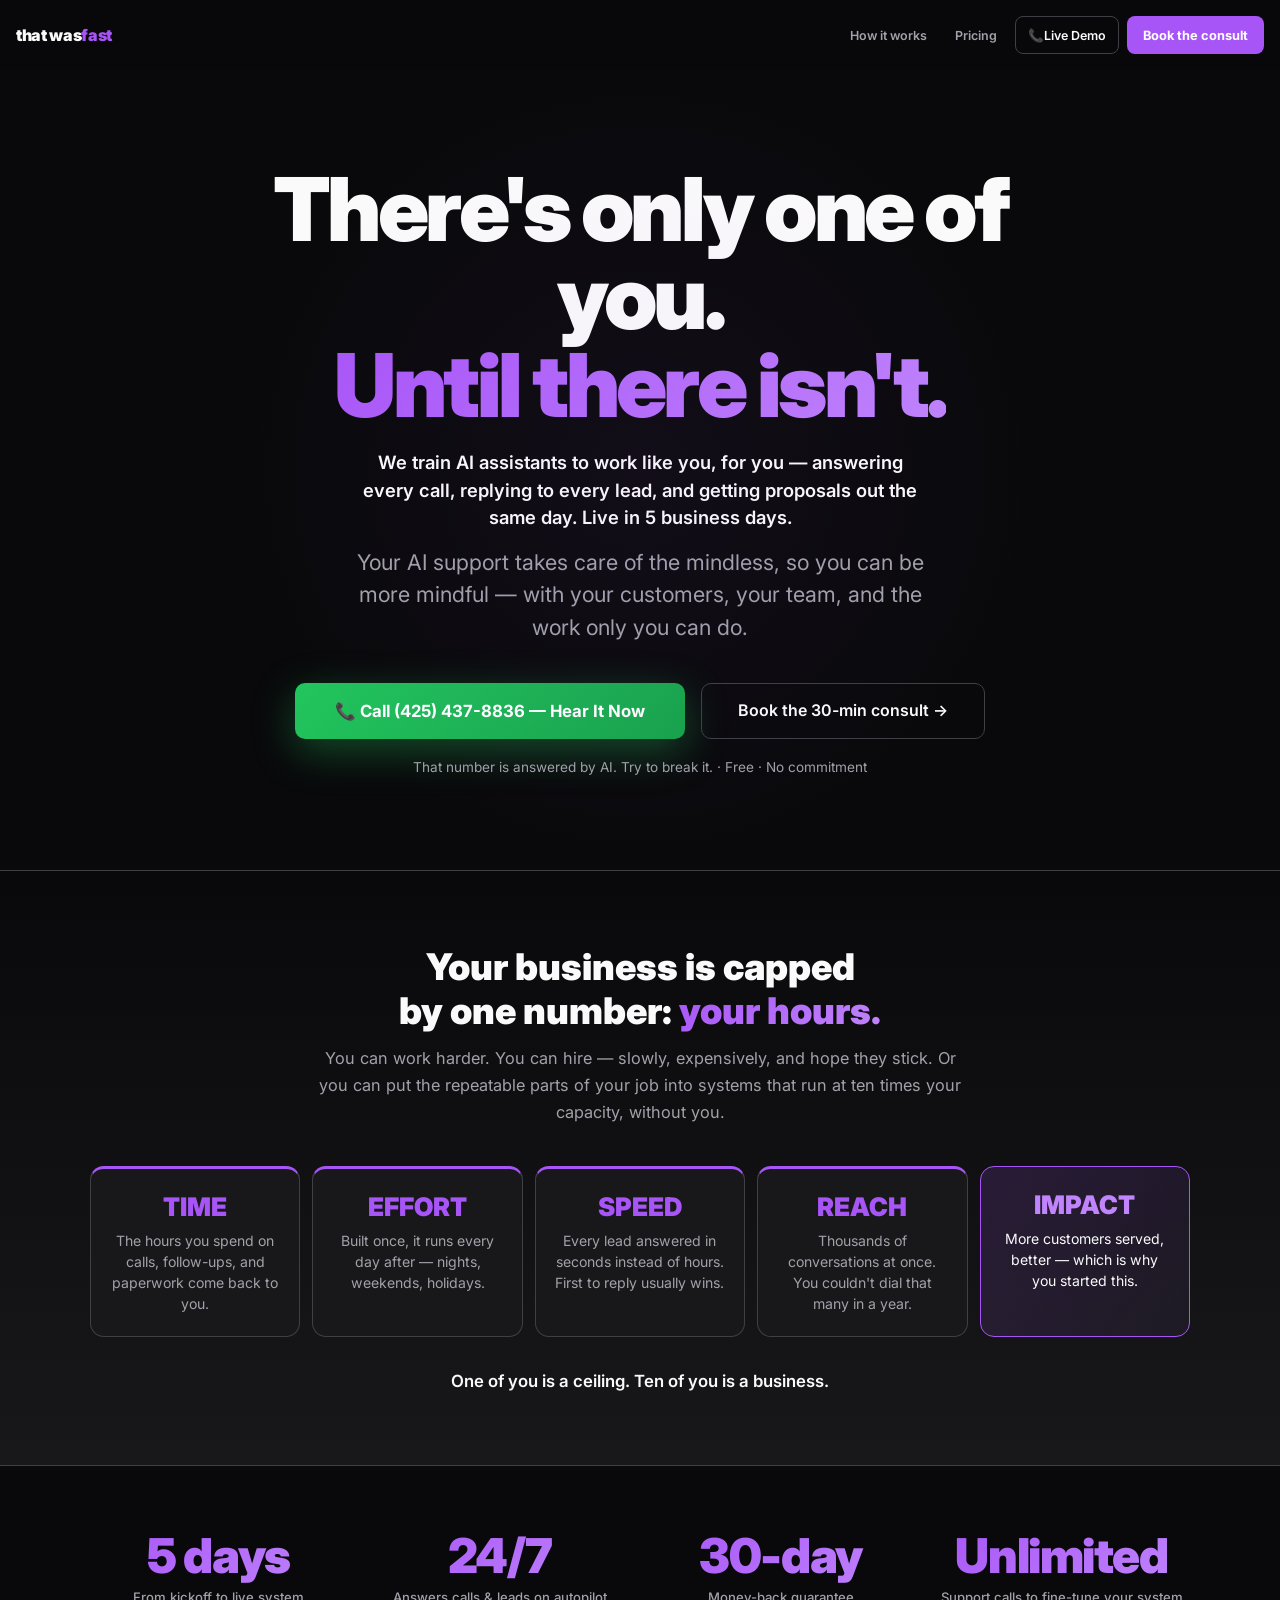
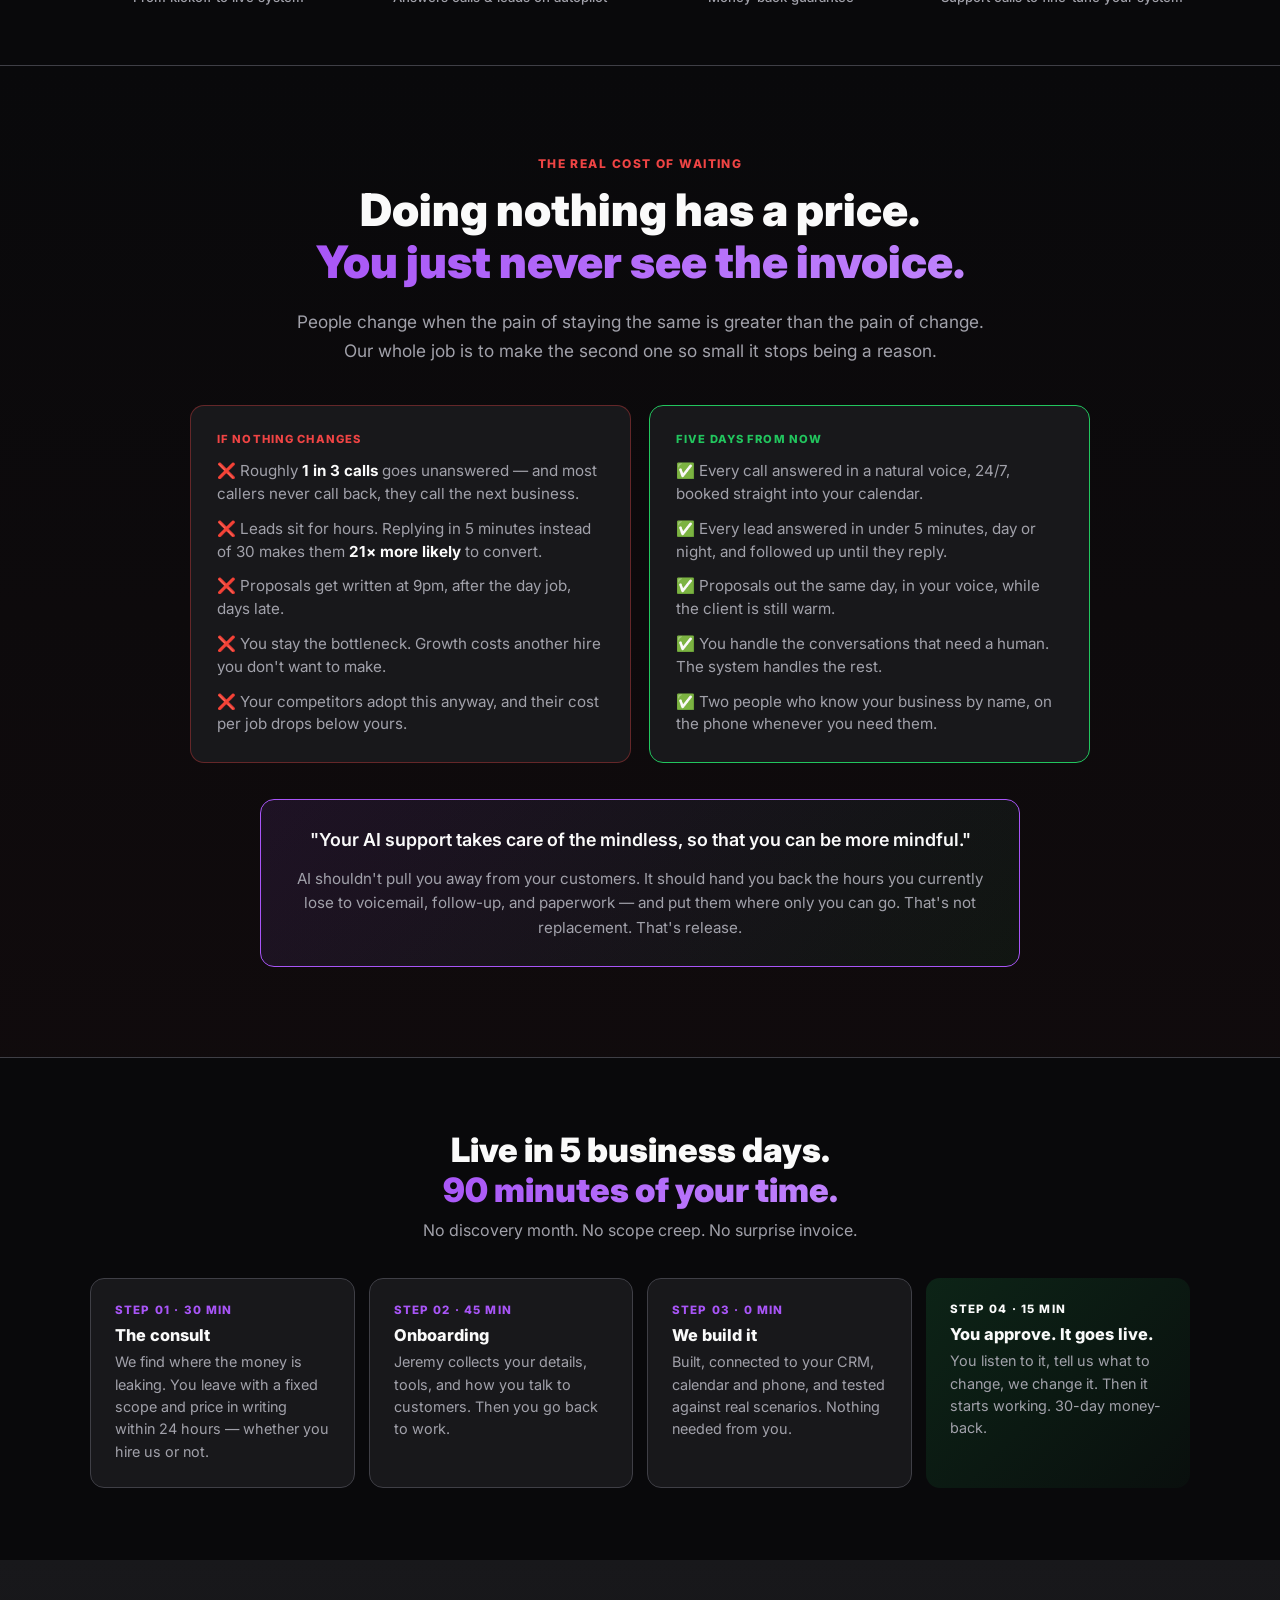
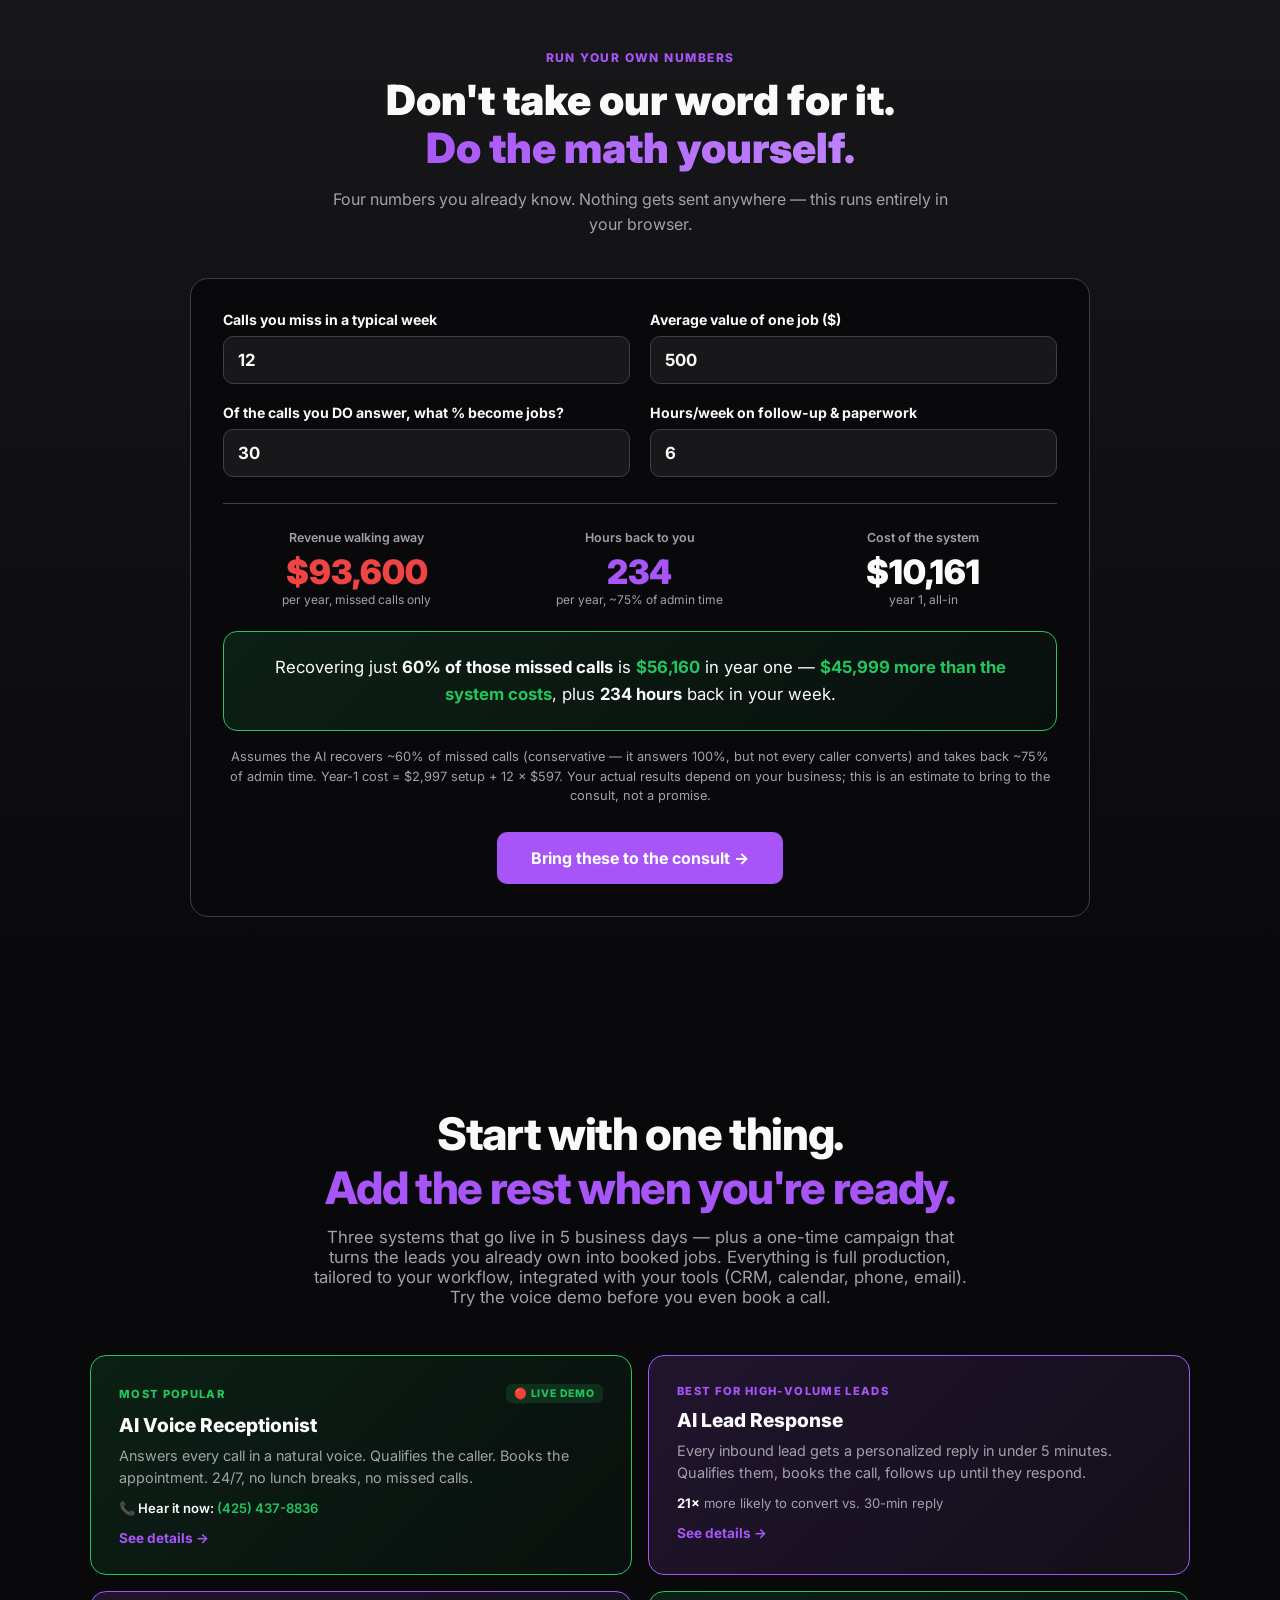
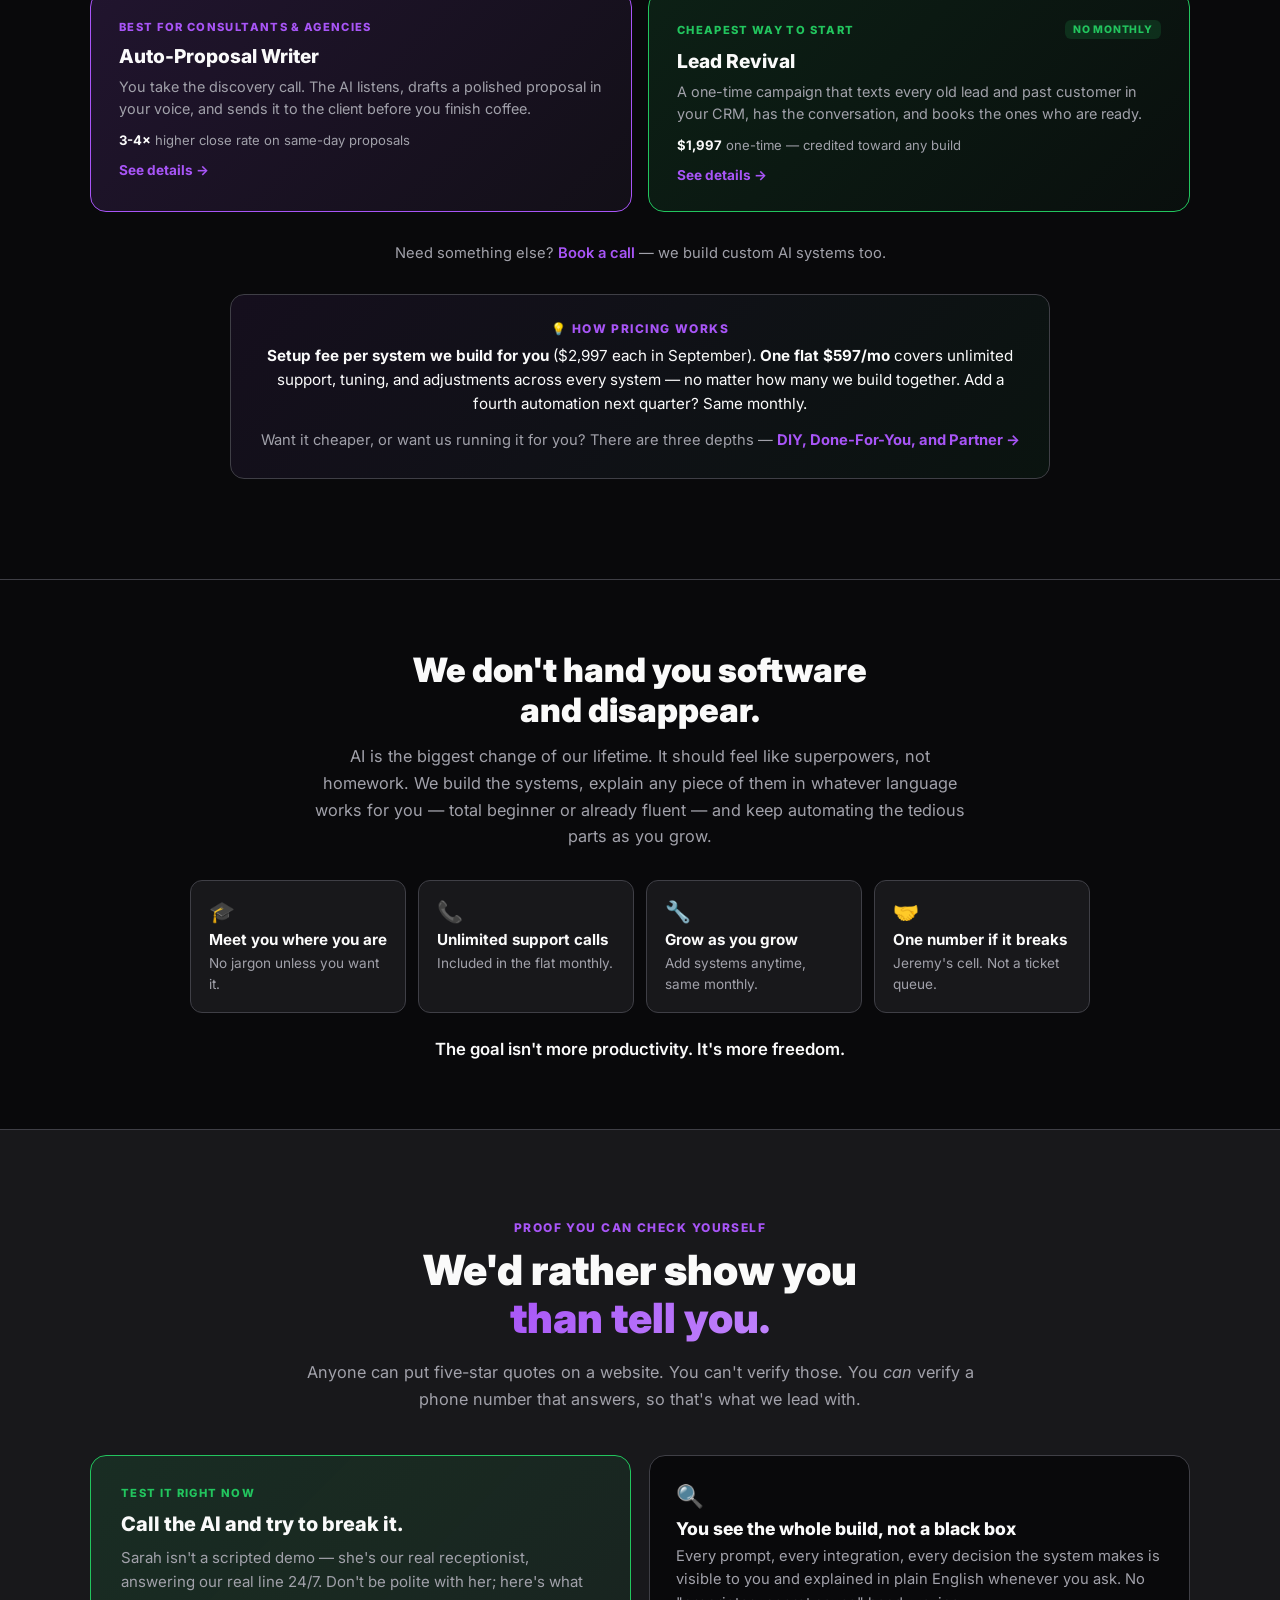
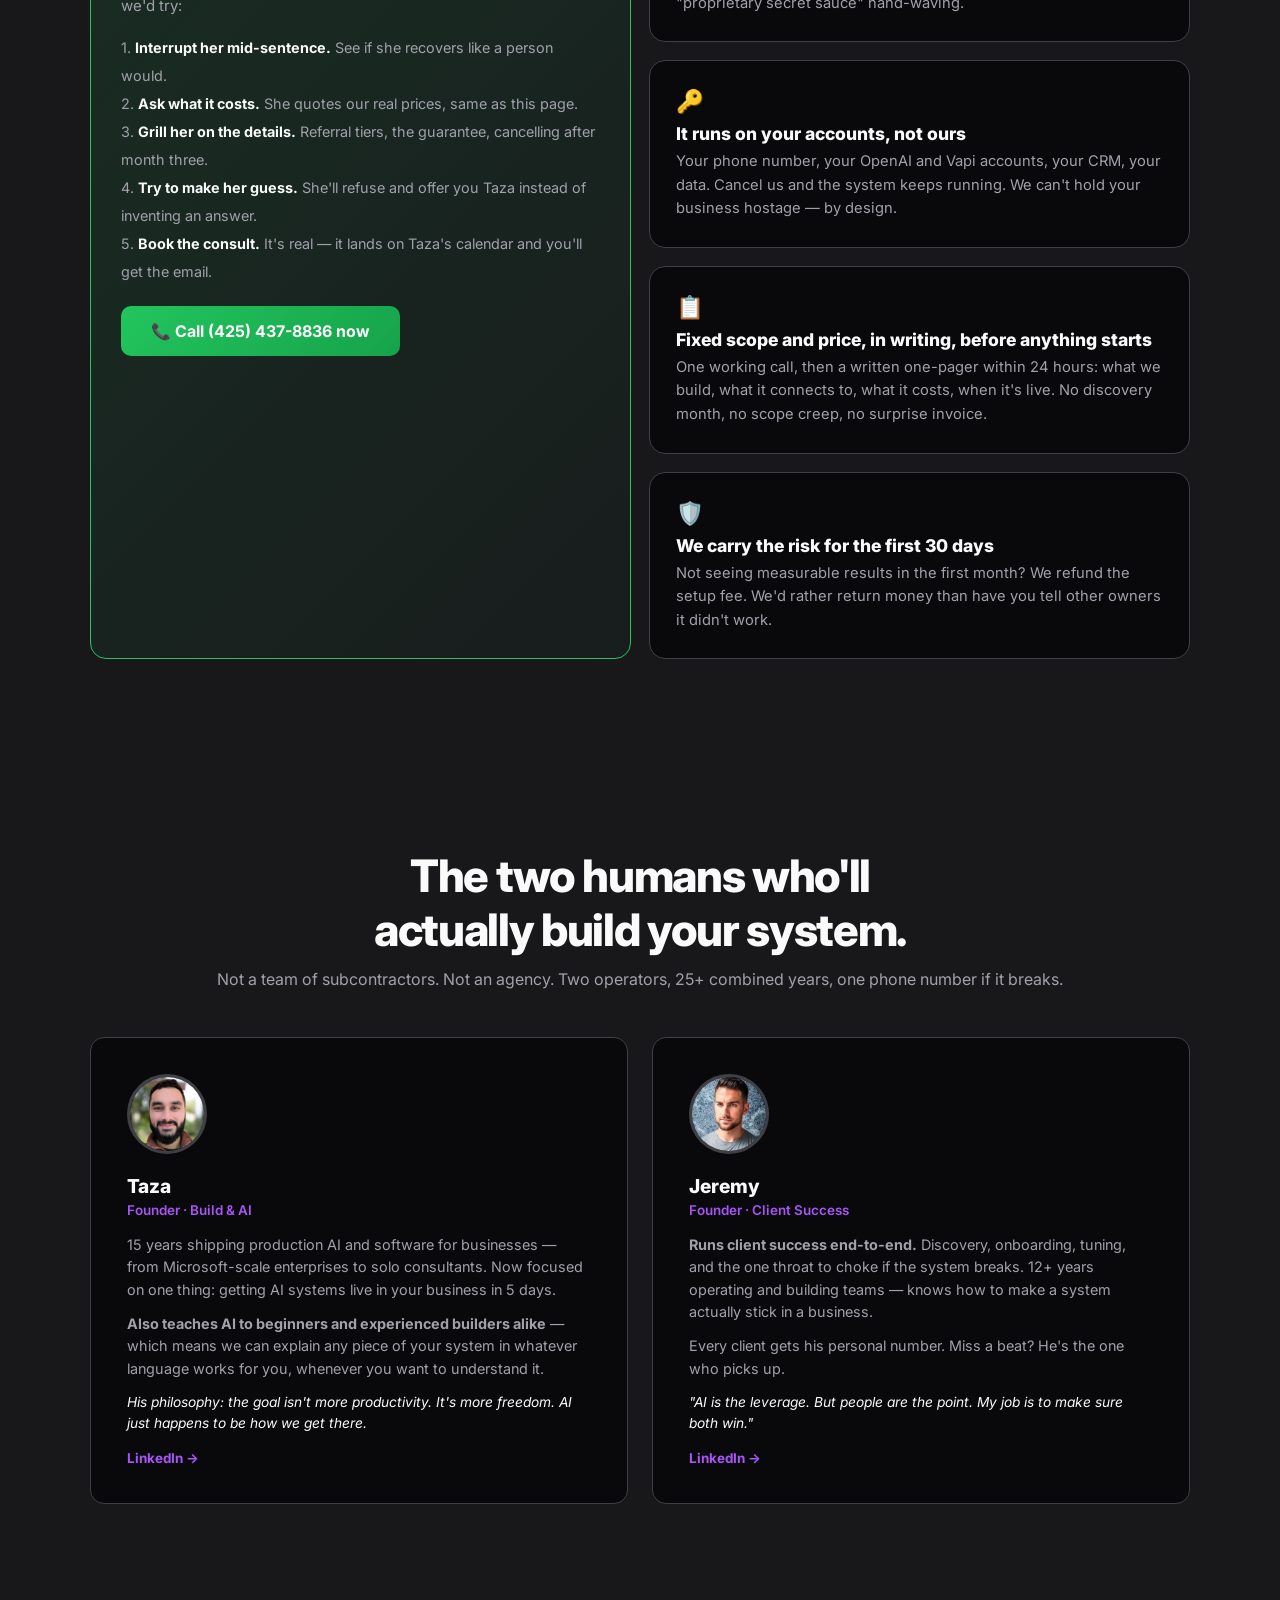
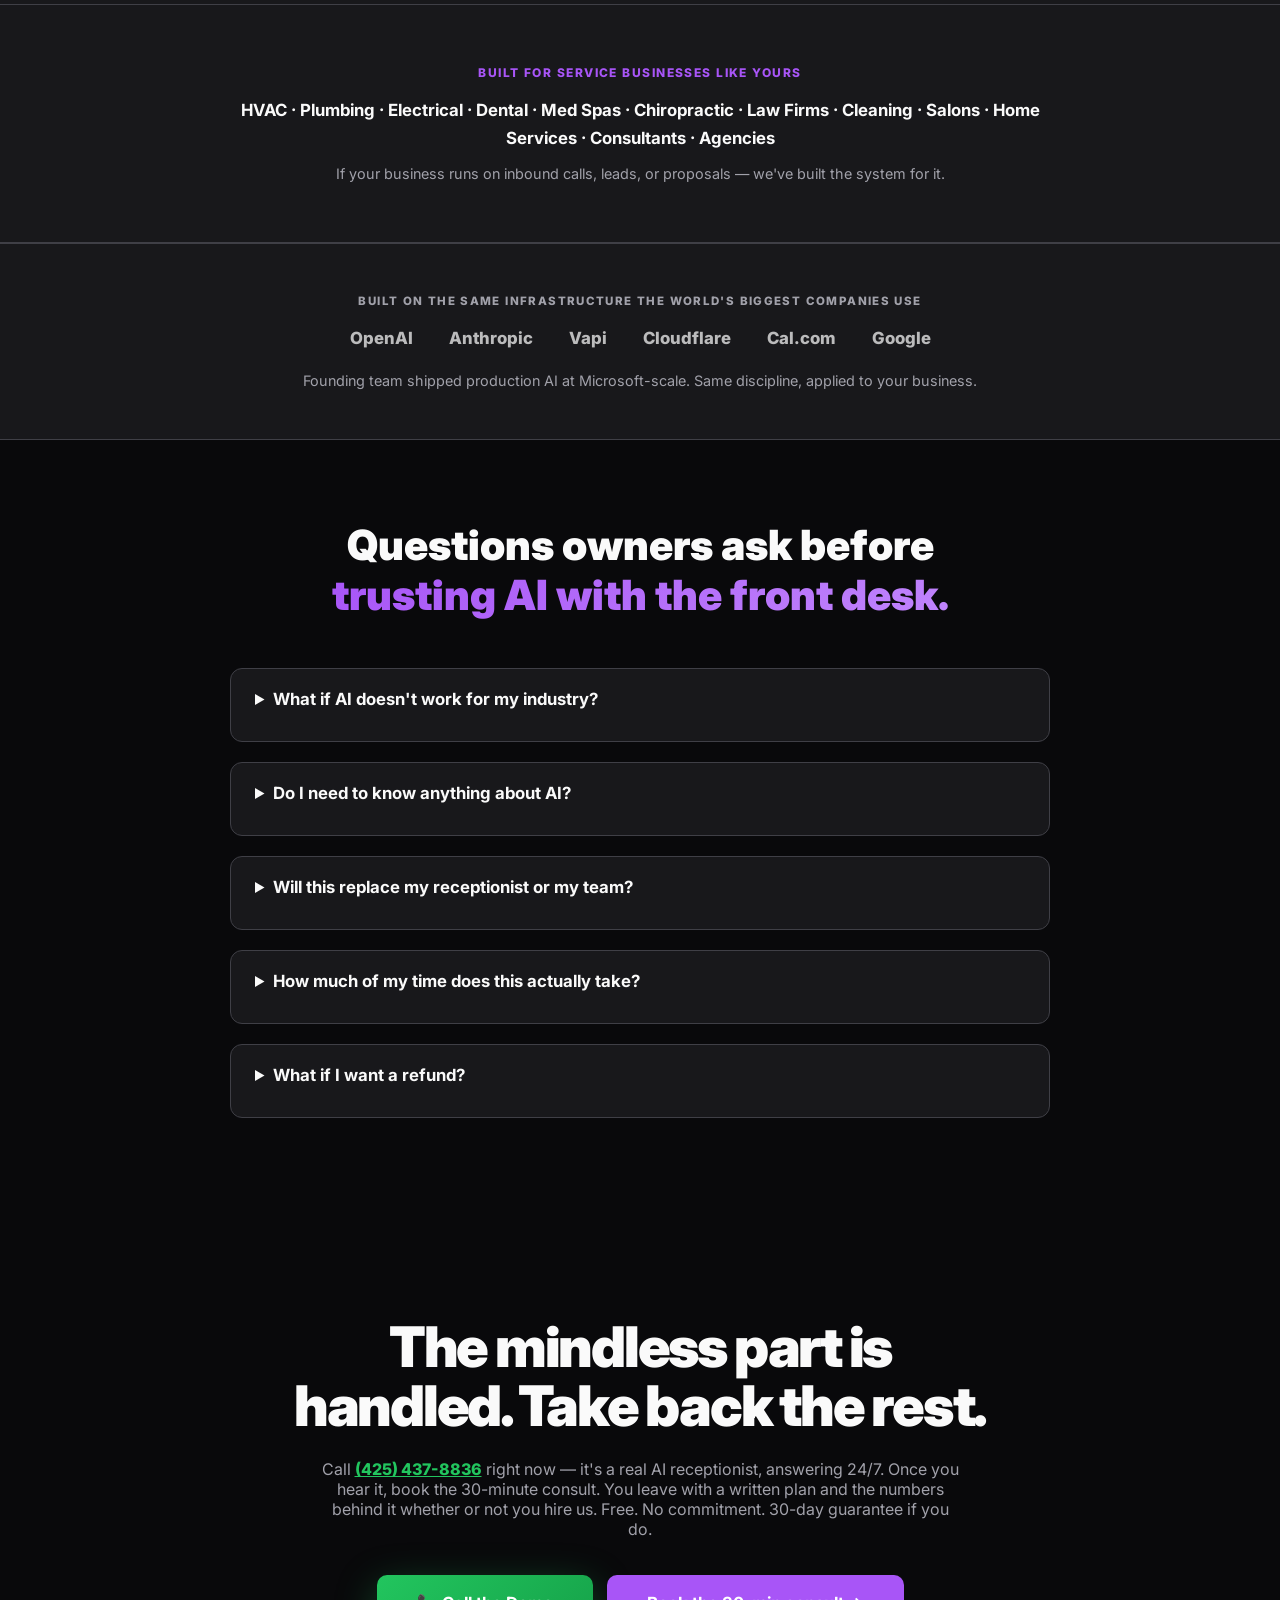
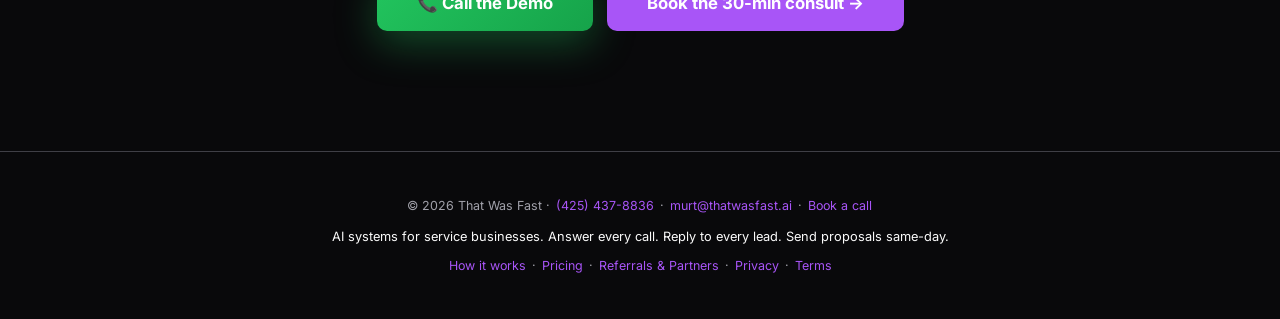
==== commit 97cb18db: "Simplify homepage around one CTA and a multiplication thesis. New hero: 'There's only one of you. Un" ====
--- a/index.html
+++ b/index.html
@@ -270,29 +270,67 @@
       "telephone": "+1-425-437-8836",
       "description": "AI systems that answer calls, respond to leads, and write proposals for service businesses. Live in 5 days.",
       "founder": [
-        {"@type":"Person","name":"Taza"},
-        {"@type":"Person","name":"Jeremy"}
+        {
+          "@type": "Person",
+          "name": "Taza"
+        },
+        {
+          "@type": "Person",
+          "name": "Jeremy"
+        }
       ]
     },
     {
       "@type": "WebSite",
       "url": "https://thatwasfast.ai/",
       "name": "That Was Fast",
-      "publisher": {"@id":"https://thatwasfast.ai/#org"}
+      "publisher": {
+        "@id": "https://thatwasfast.ai/#org"
+      }
     },
     {
       "@type": "FAQPage",
       "mainEntity": [
-        {"@type":"Question","name":"What if AI doesn't work for my industry?","acceptedAnswer":{"@type":"Answer","text":"Our systems are built on the same tech that powers ChatGPT and the biggest AI voice platforms. If your business takes calls, replies to leads, or writes proposals, it works. We've built for HVAC, dental, plumbing, salons, med spas, law firms, and consulting."}},
-        {"@type":"Question","name":"Do I need to know anything about AI?","acceptedAnswer":{"@type":"Answer","text":"Zero. We handle every technical piece — model selection, prompts, integrations, deployment, monitoring. You get a working system that ships in 5 business days."}},
-        {"@type":"Question","name":"How is this different from Smith.ai or Ruby?","acceptedAnswer":{"@type":"Answer","text":"Smith.ai and Ruby charge $300-$2,100/mo for bundled minutes and route through their system. We build a custom AI on your phone number — flat $597/mo, no per-minute overage, no shared infrastructure. You own the system."}},
-        {"@type":"Question","name":"Can I bundle multiple systems?","acceptedAnswer":{"@type":"Answer","text":"Yes. Setup fee is per system built ($2,997 in September). The monthly retainer is flat at $597/mo total, no matter how many systems we build for you."}},
-        {"@type":"Question","name":"Will this replace my receptionist or my team?","acceptedAnswer":{"@type":"Answer","text":"No. It replaces voicemail, hold music, and the follow-up nobody has time for. Your AI support takes care of the mindless so your team can be more mindful — the conversations, judgment calls, and relationships that need a human. Most clients don't cut staff; they stop needing the next hire just to keep up."}},
-        {"@type":"Question","name":"What if I'd rather build it myself?","acceptedAnswer":{"@type":"Answer","text":"Take the DIY Blueprint — $497 for the exact playbook, templates, prompts, and tool setup we use, plus optional coaching at $197/mo. If you decide you'd rather we build it, the full $497 is credited toward your build."}},
-        {"@type":"Question","name":"What if I'm not ready for a monthly system?","acceptedAnswer":{"@type":"Answer","text":"Run a Lead Revival campaign instead. It's $1,997 one-time with no monthly and no contract: we text every old lead and past customer already in your CRM, have real conversations, and book the ones who are ready. You get a full report of what it produced, and the entire $1,997 credits toward a system build within 60 days."}},
-        {"@type":"Question","name":"Do you pay for referrals?","acceptedAnswer":{"@type":"Answer","text":"Yes. $500 for your first referral that goes live, $750 for the second, and $1,000 for every one after that, with no cap. Take it as credit against your monthly or as cash. The business you refer gets $500 off their setup."}},
-        {"@type":"Question","name":"How much of my time does this take?","acceptedAnswer":{"@type":"Answer","text":"About 90 minutes total: a 30-minute consult, a 45-minute onboarding call, and a 15-minute review before go-live. Everything else is on us."}},
-        {"@type":"Question","name":"What if I want a refund?","acceptedAnswer":{"@type":"Answer","text":"If you're not seeing measurable results in the first 30 days, we refund the setup fee. No hoops, no fine print."}}
+        {
+          "@type": "Question",
+          "name": "What if AI doesn't work for my industry?",
+          "acceptedAnswer": {
+            "@type": "Answer",
+            "text": "Our systems are built on the same tech that powers ChatGPT and the biggest AI voice platforms. If your business takes calls, replies to leads, or writes proposals, it works. We've built for HVAC, dental, plumbing, salons, med spas, law firms, and consulting."
+          }
+        },
+        {
+          "@type": "Question",
+          "name": "Do I need to know anything about AI?",
+          "acceptedAnswer": {
+            "@type": "Answer",
+            "text": "Zero. We handle every technical piece — model selection, prompts, integrations, deployment, monitoring. You get a working system that ships in 5 business days."
+          }
+        },
+        {
+          "@type": "Question",
+          "name": "Will this replace my receptionist or my team?",
+          "acceptedAnswer": {
+            "@type": "Answer",
+            "text": "No. It replaces voicemail, hold music, and the follow-up nobody has time for. Your AI support takes care of the mindless so your team can be more mindful — the conversations, judgment calls, and relationships that need a human. Most clients don't cut staff; they stop needing the next hire just to keep up."
+          }
+        },
+        {
+          "@type": "Question",
+          "name": "How much of my time does this actually take?",
+          "acceptedAnswer": {
+            "@type": "Answer",
+            "text": "About 90 minutes total: a 30-minute consult, a 45-minute onboarding call, and a 15-minute review before it goes live. Everything else is on us — the building, the connecting, the testing, the tuning. That's deliberate. If changing were hard, nobody would do it."
+          }
+        },
+        {
+          "@type": "Question",
+          "name": "What if I want a refund?",
+          "acceptedAnswer": {
+            "@type": "Answer",
+            "text": "If you're not seeing measurable results in the first 30 days, we refund the setup fee. No hoops, no fine print."
+          }
+        }
       ]
     }
   ]
@@ -332,6 +370,11 @@
   }, true);
 })();
 </script>
+<style>
+@media(max-width:1000px){.mult-grid{grid-template-columns:repeat(3,1fr) !important}.how-grid{grid-template-columns:repeat(2,1fr) !important}}
+@media(max-width:720px){.mult-grid{grid-template-columns:repeat(2,1fr) !important}}
+@media(max-width:560px){.mult-grid{grid-template-columns:1fr !important}.how-grid{grid-template-columns:1fr !important}}
+</style>
 </head>
 <body>
 
@@ -366,15 +409,45 @@
 </nav>
 
 <section class="hero">
-<h1>Where does your business<br>even start with AI?<br><a href="#services" style="text-decoration:none" onclick="if(window.gtag)gtag('event','hero_right_here_click',{page:'home'})"><span style="cursor:pointer">Right here.</span></a></h1>
-<p class="hero-sub" style="font-weight:600;color:var(--text);margin-top:20px">We build the AI systems that answer your calls, reply to your leads, and get your proposals out the same day — live in 5 business days, on the tools you already use.</p>
+<h1>There's only one of you.<br><span style="background:linear-gradient(135deg,var(--gold),var(--gold2));-webkit-background-clip:text;-webkit-text-fill-color:transparent;background-clip:text">Until there isn't.</span></h1>
+<p class="hero-sub" style="font-weight:600;color:var(--text);margin-top:20px;font-size:1.15rem">We train AI assistants to work like you, for you — answering every call, replying to every lead, and getting proposals out the same day. Live in 5 business days.</p>
 <p class="hero-sub" style="margin-top:14px">Your AI support takes care of the mindless, so you can be more mindful — with your customers, your team, and the work only you can do.</p>
-<p class="hero-sub" style="margin-top:14px"><span style="text-decoration:line-through;color:var(--muted)">$4,997 setup + $997/mo</span> &nbsp;→&nbsp; <strong style="color:var(--text)">$2,997 setup per system + $597/mo flat</strong> (September, 40% off).<br><span style="font-size:.9rem">Monthly covers <strong style="color:var(--text)">unlimited support, tuning, and adjustments</strong> across every system we build with you. 30-day money-back.</span></p>
 <div class="hero-cta-row">
 <a href="tel:+14254378836" onclick="if(window.gtag)gtag('event','demo_call',{page:'home',source:'hero'});if(window.twfCapiSend)twfCapiSend('Contact',{content_name:'Demo Call',content_category:'home'});" class="btn-primary" style="background:linear-gradient(135deg,#22c55e,#16a34a);box-shadow:0 12px 40px rgba(34,197,94,.35);font-size:1.05rem;padding:18px 40px">📞 Call (425) 437-8836 — Hear It Now</a>
 <a href="https://cal.com/thatwasfast/30min" target="_blank" rel="noopener" onclick="if(window.gtag)gtag('event','book_call_click',{page:'home',source:'hero'});if(window.twfCapiSend)twfCapiSend('Lead',{content_name:'Book a Call',content_category:'home',value:500,currency:'USD'});" class="btn-ghost">Book the 30-min consult →</a>
 </div>
-<p style="margin-top:20px;font-size:.85rem;color:var(--muted)">Free · No commitment · Real AI receptionist on the line, 24/7</p>
+<p style="margin-top:20px;font-size:.85rem;color:var(--muted)">That number is answered by AI. Try to break it. · Free · No commitment</p>
+</section>
+
+<!-- MULTIPLICATION -->
+<section style="padding:74px 24px;border-top:1px solid var(--border);background:linear-gradient(180deg,var(--bg),var(--surface))">
+<div style="max-width:var(--max);margin:0 auto">
+<h2 style="text-align:center;font-size:clamp(1.6rem,3.4vw,2.3rem);font-weight:900;line-height:1.2;margin-bottom:12px">Your business is capped<br>by one number: <span style="background:linear-gradient(135deg,var(--gold),var(--gold2));-webkit-background-clip:text;-webkit-text-fill-color:transparent;background-clip:text">your hours.</span></h2>
+<p style="text-align:center;color:var(--muted);font-size:1.02rem;max-width:660px;margin:0 auto 40px;line-height:1.65">You can work harder. You can hire — slowly, expensively, and hope they stick. Or you can put the repeatable parts of your job into systems that run at ten times your capacity, without you.</p>
+<div style="display:grid;grid-template-columns:repeat(5,1fr);gap:12px" class="mult-grid">
+<div style="background:var(--surface);border:1px solid var(--border);border-top:3px solid var(--gold);border-radius:14px;padding:22px 18px;text-align:center">
+<div style="font-size:1.6rem;font-weight:900;color:var(--gold);margin-bottom:8px">TIME</div>
+<div style="font-size:.88rem;color:var(--muted);line-height:1.5">The hours you spend on calls, follow-ups, and paperwork come back to you.</div>
+</div>
+<div style="background:var(--surface);border:1px solid var(--border);border-top:3px solid var(--gold);border-radius:14px;padding:22px 18px;text-align:center">
+<div style="font-size:1.6rem;font-weight:900;color:var(--gold);margin-bottom:8px">EFFORT</div>
+<div style="font-size:.88rem;color:var(--muted);line-height:1.5">Built once, it runs every day after — nights, weekends, holidays.</div>
+</div>
+<div style="background:var(--surface);border:1px solid var(--border);border-top:3px solid var(--gold);border-radius:14px;padding:22px 18px;text-align:center">
+<div style="font-size:1.6rem;font-weight:900;color:var(--gold);margin-bottom:8px">SPEED</div>
+<div style="font-size:.88rem;color:var(--muted);line-height:1.5">Every lead answered in seconds instead of hours. First to reply usually wins.</div>
+</div>
+<div style="background:var(--surface);border:1px solid var(--border);border-top:3px solid var(--gold);border-radius:14px;padding:22px 18px;text-align:center">
+<div style="font-size:1.6rem;font-weight:900;color:var(--gold);margin-bottom:8px">REACH</div>
+<div style="font-size:.88rem;color:var(--muted);line-height:1.5">Thousands of conversations at once. You couldn't dial that many in a year.</div>
+</div>
+<div style="background:linear-gradient(135deg,rgba(168,85,247,.16),rgba(192,132,252,.05));border:1px solid var(--gold);border-radius:14px;padding:22px 18px;text-align:center">
+<div style="font-size:1.6rem;font-weight:900;color:var(--gold2);margin-bottom:8px">IMPACT</div>
+<div style="font-size:.88rem;color:var(--text);line-height:1.5">More customers served, better — which is why you started this.</div>
+</div>
+</div>
+<p style="text-align:center;margin-top:34px;font-size:1.05rem;color:var(--text);font-weight:600">One of you is a ceiling. Ten of you is a business.</p>
+</div>
 </section>
 
 <section class="stats">
@@ -386,40 +459,7 @@
 </div>
 </section>
 
-<!-- LEAK ROUTER -->
-<section style="padding:70px 24px;border-top:1px solid var(--border)">
-<div style="max-width:var(--max);margin:0 auto">
-<h2 style="text-align:center;font-size:clamp(1.5rem,3.2vw,2.1rem);font-weight:900;line-height:1.2;margin-bottom:10px">Which leak is costing you<br>the most right now?</h2>
-<p style="text-align:center;color:var(--muted);font-size:1rem;margin-bottom:34px">Pick the one that stings. We'll show you the fix and what it's worth.</p>
-<div style="display:grid;grid-template-columns:repeat(2,1fr);gap:14px" class="leak-grid">
-<a href="/voice-receptionist/" style="display:block;background:var(--surface);border:1px solid var(--border);border-left:3px solid #22c55e;border-radius:14px;padding:24px;transition:transform .15s,border-color .2s" onmouseover="this.style.transform='translateY(-3px)';this.style.borderColor='#22c55e'" onmouseout="this.style.transform='translateY(0)';this.style.borderColor='var(--border)';this.style.borderLeftColor='#22c55e'">
-<div style="font-size:1.5rem;margin-bottom:10px">📞</div>
-<div style="font-weight:800;font-size:1.05rem;margin-bottom:6px">"We're missing calls."</div>
-<div style="font-size:.9rem;color:var(--muted);line-height:1.55;margin-bottom:12px">Ringing while you're on a job, after hours, on weekends. Most callers don't leave a voicemail — they call the next business.</div>
-<div style="font-size:.85rem;font-weight:700;color:#22c55e">Fix it with an AI receptionist →</div>
-</a>
-<a href="/lead-response/" style="display:block;background:var(--surface);border:1px solid var(--border);border-left:3px solid var(--gold);border-radius:14px;padding:24px;transition:transform .15s" onmouseover="this.style.transform='translateY(-3px)'" onmouseout="this.style.transform='translateY(0)'">
-<div style="font-size:1.5rem;margin-bottom:10px">⏱️</div>
-<div style="font-weight:800;font-size:1.05rem;margin-bottom:6px">"We reply to leads too slow."</div>
-<div style="font-size:.9rem;color:var(--muted);line-height:1.55;margin-bottom:12px">Form fills and DMs sitting for hours. Replying in 5 minutes instead of 30 makes a lead 21× more likely to convert.</div>
-<div style="font-size:.85rem;font-weight:700;color:var(--gold)">Fix it with AI lead response →</div>
-</a>
-<a href="/auto-proposal/" style="display:block;background:var(--surface);border:1px solid var(--border);border-left:3px solid var(--gold);border-radius:14px;padding:24px;transition:transform .15s" onmouseover="this.style.transform='translateY(-3px)'" onmouseout="this.style.transform='translateY(0)'">
-<div style="font-size:1.5rem;margin-bottom:10px">📄</div>
-<div style="font-weight:800;font-size:1.05rem;margin-bottom:6px">"Proposals go out days late."</div>
-<div style="font-size:.9rem;color:var(--muted);line-height:1.55;margin-bottom:12px">Written at 9pm after the real work. By the time it lands, the client has cooled off or already signed elsewhere.</div>
-<div style="font-size:.85rem;font-weight:700;color:var(--gold)">Fix it with same-day proposals →</div>
-</a>
-<a href="/lead-revival/" style="display:block;background:var(--surface);border:1px solid var(--border);border-left:3px solid #22c55e;border-radius:14px;padding:24px;transition:transform .15s" onmouseover="this.style.transform='translateY(-3px)'" onmouseout="this.style.transform='translateY(0)'">
-<div style="font-size:1.5rem;margin-bottom:10px">🔁</div>
-<div style="font-weight:800;font-size:1.05rem;margin-bottom:6px">"We just need more work coming in."</div>
-<div style="font-size:.9rem;color:var(--muted);line-height:1.55;margin-bottom:12px">Before you buy another lead — the people who already asked for your price are sitting in your CRM, unworked.</div>
-<div style="font-size:.85rem;font-weight:700;color:#22c55e">Fix it with a Lead Revival campaign →</div>
-</a>
-</div>
-<p style="text-align:center;margin-top:24px;font-size:.94rem;color:var(--muted)">More than one? That's normal — <a href="#calc" style="color:var(--gold);font-weight:700">run the numbers below</a> and we'll sequence them on the consult.</p>
-</div>
-</section>
+
 <style>@media(max-width:800px){.leak-grid{grid-template-columns:1fr !important}}</style>
 
 <!-- PAIN OF STAYING THE SAME -->
@@ -458,100 +498,35 @@
 </section>
 <style>@media(max-width:700px){.pain-grid{grid-template-columns:1fr !important}}</style>
 
-<!-- FEAR REMOVAL -->
-<section style="padding:80px 24px;background:var(--surface)">
-<div style="max-width:var(--max);margin:0 auto;text-align:center">
-<h2 style="font-size:clamp(1.7rem,3.6vw,2.4rem);font-weight:900;line-height:1.15;margin-bottom:14px">The hard part isn't AI.<br><span style="color:var(--gold)">It's change. We remove that part.</span></h2>
-<p style="color:var(--muted);font-size:1rem;margin-bottom:40px">The pain of change should be close to zero. Here's how we get it there.</p>
-<div style="display:grid;grid-template-columns:repeat(3,1fr);gap:16px;text-align:left" class="fear-grid">
-<div style="background:var(--bg);border:1px solid var(--border);border-radius:14px;padding:24px"><div style="font-size:.82rem;color:#ef4444;font-weight:700;margin-bottom:8px">"It'll sound like a robot."</div><div style="font-size:.92rem;color:var(--muted);line-height:1.55">Call <a href="tel:+14254378836" style="color:#22c55e;font-weight:700">(425) 437-8836</a> right now and judge for yourself. No form, no demo request, no salesperson. That's the actual product.</div></div>
-<div style="background:var(--bg);border:1px solid var(--border);border-radius:14px;padding:24px"><div style="font-size:.82rem;color:#ef4444;font-weight:700;margin-bottom:8px">"I'm not technical enough."</div><div style="font-size:.92rem;color:var(--muted);line-height:1.55">You don't touch anything. We build, connect, test, and launch it. You get one call to review it and a number to text when you want a change.</div></div>
-<div style="background:var(--bg);border:1px solid var(--border);border-radius:14px;padding:24px"><div style="font-size:.82rem;color:#ef4444;font-weight:700;margin-bottom:8px">"It'll disrupt how we work."</div><div style="font-size:.92rem;color:var(--muted);line-height:1.55">It plugs into your existing phone, CRM, calendar, and email. Nothing gets ripped out. Your team's day looks the same — minus the parts they hate.</div></div>
-<div style="background:var(--bg);border:1px solid var(--border);border-radius:14px;padding:24px"><div style="font-size:.82rem;color:#ef4444;font-weight:700;margin-bottom:8px">"It'll take months."</div><div style="font-size:.92rem;color:var(--muted);line-height:1.55">Five business days from kickoff to live. You spend about 90 minutes total: one consult, one onboarding call, one review.</div></div>
-<div style="background:var(--bg);border:1px solid var(--border);border-radius:14px;padding:24px"><div style="font-size:.82rem;color:#ef4444;font-weight:700;margin-bottom:8px">"What if it doesn't work?"</div><div style="font-size:.92rem;color:var(--muted);line-height:1.55">30-day money-back guarantee on the setup fee. No hoops, no fine print. And you can cancel the monthly after month 3 — the system stays yours.</div></div>
-<div style="background:var(--bg);border:1px solid var(--border);border-radius:14px;padding:24px"><div style="font-size:.82rem;color:#ef4444;font-weight:700;margin-bottom:8px">"It'll replace my people."</div><div style="font-size:.92rem;color:var(--muted);line-height:1.55">It replaces voicemail, not humans. Your team stops chasing and starts closing. Nobody we've built for has cut staff — they've stopped needing the next hire to grow.</div></div>
-</div>
-</div>
-</section>
+
 <style>@media(max-width:900px){.fear-grid{grid-template-columns:1fr !important}}</style>
 
 <!-- STEP BY STEP PROCESS -->
-<section id="how" style="padding:100px 24px">
+<section id="how" style="padding:72px 24px;border-top:1px solid var(--border)">
 <div style="max-width:var(--max);margin:0 auto">
-<div style="text-align:center;margin-bottom:52px">
-<div style="font-size:.75rem;font-weight:800;color:var(--gold);letter-spacing:.12em;text-transform:uppercase;margin-bottom:14px">The step-by-step</div>
-<h2 style="font-size:clamp(1.9rem,4vw,2.8rem);font-weight:900;line-height:1.15;margin-bottom:16px">No mystery. Here's exactly<br><span style="background:linear-gradient(135deg,var(--gold),var(--gold2));-webkit-background-clip:text;-webkit-text-fill-color:transparent;background-clip:text">what happens next.</span></h2>
-<p style="font-size:1.05rem;color:var(--muted);max-width:660px;margin:0 auto">From the first call to a live system to whatever we automate next. About 90 minutes of your time, total.</p>
-</div>
-<div style="display:flex;flex-direction:column;gap:14px">
-
-<div style="display:flex;gap:20px;background:var(--surface);border:1px solid var(--border);border-left:3px solid var(--gold);border-radius:14px;padding:26px" class="step-row">
-<div style="font-size:1.6rem;font-weight:900;color:var(--gold);min-width:52px">01</div>
-<div>
-<div style="font-weight:800;font-size:1.1rem;margin-bottom:6px">Free Ops Leak Analysis — 30 minutes</div>
-<p style="font-size:.95rem;color:var(--muted);line-height:1.6">We map where your time and money leak: missed calls, slow lead follow-up, proposals, admin. You leave with a written recommendation and the numbers behind it — whether or not you hire us. No pitch deck, no pressure.</p>
-<div style="font-size:.82rem;color:var(--gold);font-weight:700;margin-top:10px">Your time: 30 min</div>
-</div>
-</div>
-
-<div style="display:flex;gap:20px;background:var(--surface);border:1px solid var(--border);border-left:3px solid var(--gold);border-radius:14px;padding:26px" class="step-row">
-<div style="font-size:1.6rem;font-weight:900;color:var(--gold);min-width:52px">02</div>
-<div>
-<div style="font-weight:800;font-size:1.1rem;margin-bottom:6px">Your plan, in writing</div>
-<p style="font-size:.95rem;color:var(--muted);line-height:1.6">Within 24 hours you get a one-page plan: which system goes first, what it connects to, what it costs, what it should return, and the date it goes live. Fixed scope, fixed price. Nothing starts until you say go.</p>
-<div style="font-size:.82rem;color:var(--gold);font-weight:700;margin-top:10px">Your time: 0 — we do this part</div>
-</div>
-</div>
-
-<div style="display:flex;gap:20px;background:var(--surface);border:1px solid var(--border);border-left:3px solid var(--gold);border-radius:14px;padding:26px" class="step-row">
-<div style="font-size:1.6rem;font-weight:900;color:var(--gold);min-width:52px">03</div>
-<div>
-<div style="font-weight:800;font-size:1.1rem;margin-bottom:6px">Pick your depth: DIY, Done-For-You, or Partner</div>
-<p style="font-size:.95rem;color:var(--muted);line-height:1.6">Not every business needs the same help. Some want the blueprint and a coach. Most want it built and handed over. Some want us running it as part of the team. Same process, three depths — <a href="/pricing/" style="color:var(--gold);font-weight:700">see all three →</a></p>
-<div style="font-size:.82rem;color:var(--gold);font-weight:700;margin-top:10px">Your time: one decision</div>
-</div>
-</div>
-
-<div style="display:flex;gap:20px;background:var(--surface);border:1px solid var(--border);border-left:3px solid var(--gold);border-radius:14px;padding:26px" class="step-row">
-<div style="font-size:1.6rem;font-weight:900;color:var(--gold);min-width:52px">04</div>
-<div>
-<div style="font-weight:800;font-size:1.1rem;margin-bottom:6px">Onboarding call — 45 minutes</div>
-<p style="font-size:.95rem;color:var(--muted);line-height:1.6">Jeremy walks you through it. We collect your voice, your services, your pricing, your FAQs, and connect your phone, CRM, calendar, and email. You talk, we take notes. That's the last heavy lift on your side.</p>
-<div style="font-size:.82rem;color:var(--gold);font-weight:700;margin-top:10px">Your time: 45 min</div>
-</div>
-</div>
-
-<div style="display:flex;gap:20px;background:var(--surface);border:1px solid var(--border);border-left:3px solid var(--gold);border-radius:14px;padding:26px" class="step-row">
-<div style="font-size:1.6rem;font-weight:900;color:var(--gold);min-width:52px">05</div>
-<div>
-<div style="font-weight:800;font-size:1.1rem;margin-bottom:6px">We build it — 5 business days</div>
-<p style="font-size:.95rem;color:var(--muted);line-height:1.6">Taza builds and tests the system against real scenarios from your business. You get progress updates, not silence. Nothing goes live until you've heard it and approved it.</p>
-<div style="font-size:.82rem;color:var(--gold);font-weight:700;margin-top:10px">Your time: 0</div>
-</div>
-</div>
-
-<div style="display:flex;gap:20px;background:var(--surface);border:1px solid var(--border);border-left:3px solid #22c55e;border-radius:14px;padding:26px" class="step-row">
-<div style="font-size:1.6rem;font-weight:900;color:#22c55e;min-width:52px">06</div>
-<div>
-<div style="font-weight:800;font-size:1.1rem;margin-bottom:6px">Go live + 30-day proof window</div>
-<p style="font-size:.95rem;color:var(--muted);line-height:1.6">The system switches on. We watch the first two weeks closely and tune from real calls and real leads. If you're not seeing measurable results in 30 days, we refund the setup fee.</p>
-<div style="font-size:.82rem;color:#22c55e;font-weight:700;margin-top:10px">Your time: 15 min review call</div>
-</div>
-</div>
-
-<div style="display:flex;gap:20px;background:linear-gradient(135deg,rgba(168,85,247,.1),rgba(34,197,94,.05));border:1px solid var(--gold);border-radius:14px;padding:26px" class="step-row">
-<div style="font-size:1.6rem;font-weight:900;color:var(--gold);min-width:52px">07</div>
-<div>
-<div style="font-weight:800;font-size:1.1rem;margin-bottom:6px">We keep going</div>
-<p style="font-size:.95rem;color:var(--muted);line-height:1.6">Monthly check-ins, unlimited support calls, and the next thing we automate together — inbox triage, quote generation, dispatch, review requests, whatever's draining you next. Setup fee per new system. <strong style="color:var(--text)">The monthly never changes.</strong></p>
-<div style="font-size:.82rem;color:var(--gold);font-weight:700;margin-top:10px">Ongoing, as long as it's working</div>
-</div>
-</div>
-
-</div>
-<div style="text-align:center;margin-top:44px">
-<a href="https://cal.com/thatwasfast/30min?event=ops-leak-analysis" target="_blank" rel="noopener" class="btn-primary" style="display:inline-block;font-size:1.02rem;padding:17px 38px">Get your free Ops Leak Analysis →</a>
-<p style="margin-top:14px;font-size:.88rem;color:var(--muted)">Free. 30 minutes. You leave with a plan either way.</p>
+<h2 style="text-align:center;font-size:clamp(1.5rem,3.2vw,2.1rem);font-weight:900;line-height:1.2;margin-bottom:10px">Live in 5 business days.<br><span style="background:linear-gradient(135deg,var(--gold),var(--gold2));-webkit-background-clip:text;-webkit-text-fill-color:transparent;background-clip:text">90 minutes of your time.</span></h2>
+<p style="text-align:center;color:var(--muted);font-size:1rem;margin-bottom:38px">No discovery month. No scope creep. No surprise invoice.</p>
+<div style="display:grid;grid-template-columns:repeat(4,1fr);gap:14px" class="how-grid">
+<div style="background:var(--surface);border:1px solid var(--border);border-radius:14px;padding:24px">
+<div style="font-size:.72rem;font-weight:800;color:var(--gold);letter-spacing:.1em;margin-bottom:8px">STEP 01 · 30 MIN</div>
+<div style="font-weight:800;font-size:1.02rem;margin-bottom:6px">The consult</div>
+<div style="font-size:.9rem;color:var(--muted);line-height:1.55">We find where the money is leaking. You leave with a fixed scope and price in writing within 24 hours — whether you hire us or not.</div>
+</div>
+<div style="background:var(--surface);border:1px solid var(--border);border-radius:14px;padding:24px">
+<div style="font-size:.72rem;font-weight:800;color:var(--gold);letter-spacing:.1em;margin-bottom:8px">STEP 02 · 45 MIN</div>
+<div style="font-weight:800;font-size:1.02rem;margin-bottom:6px">Onboarding</div>
+<div style="font-size:.9rem;color:var(--muted);line-height:1.55">Jeremy collects your details, tools, and how you talk to customers. Then you go back to work.</div>
+</div>
+<div style="background:var(--surface);border:1px solid var(--border);border-radius:14px;padding:24px">
+<div style="font-size:.72rem;font-weight:800;color:var(--gold);letter-spacing:.1em;margin-bottom:8px">STEP 03 · 0 MIN</div>
+<div style="font-weight:800;font-size:1.02rem;margin-bottom:6px">We build it</div>
+<div style="font-size:.9rem;color:var(--muted);line-height:1.55">Built, connected to your CRM, calendar and phone, and tested against real scenarios. Nothing needed from you.</div>
+</div>
+<div style="background:linear-gradient(135deg,rgba(34,197,94,.14),rgba(22,163,74,.04));border:1px solid var(--green);border-radius:14px;padding:24px">
+<div style="font-size:.72rem;font-weight:800;color:var(--green);letter-spacing:.1em;margin-bottom:8px">STEP 04 · 15 MIN</div>
+<div style="font-weight:800;font-size:1.02rem;margin-bottom:6px">You approve. It goes live.</div>
+<div style="font-size:.9rem;color:var(--muted);line-height:1.55">You listen to it, tell us what to change, we change it. Then it starts working. 30-day money-back.</div>
+</div>
 </div>
 </div>
 </section>
@@ -707,109 +682,26 @@
 </div>
 </section>
 
-<section style="padding:80px 24px;background:linear-gradient(180deg,var(--bg),var(--surface))">
+<section style="padding:70px 24px;border-top:1px solid var(--border)">
 <div style="max-width:900px;margin:0 auto;text-align:center">
-<h2 style="font-size:clamp(1.9rem,4vw,2.8rem);font-weight:900;line-height:1.15;margin-bottom:16px">More than three systems.<br><span style="background:linear-gradient(135deg,var(--gold),var(--gold2));-webkit-background-clip:text;-webkit-text-fill-color:transparent;background-clip:text">A partner for the whole shift.</span></h2>
-<p style="font-size:1.15rem;line-height:1.65;color:var(--text);max-width:720px;margin:0 auto 20px">AI is the biggest change of our lifetime. It should feel like <strong>superpowers</strong>, not homework.</p>
-<p style="font-size:1.05rem;line-height:1.65;color:var(--muted);max-width:720px;margin:0 auto 40px">That's what we do. We build the systems, translate the tech in whatever language works for you — total beginner or already fluent — and keep automating the tedious parts of your business so your time goes to what you're actually great at.</p>
-<div style="display:grid;grid-template-columns:repeat(2,1fr);gap:16px;max-width:760px;margin:0 auto;text-align:left" class="partner-grid">
-<div style="background:var(--surface);border:1px solid var(--border);border-radius:14px;padding:22px"><div style="font-size:1.4rem;margin-bottom:8px">🎓</div><div style="font-weight:800;margin-bottom:4px">We meet you where you are</div><div style="font-size:.9rem;color:var(--muted);line-height:1.5">Total beginner? We explain it plainly. Already fluent? We skip the intro. Your call, always.</div></div>
-<div style="background:var(--surface);border:1px solid var(--border);border-radius:14px;padding:22px"><div style="font-size:1.4rem;margin-bottom:8px">📞</div><div style="font-weight:800;margin-bottom:4px">Unlimited support calls</div><div style="font-size:.9rem;color:var(--muted);line-height:1.5">Tune, tweak, adjust as your business changes. Included in the flat monthly.</div></div>
-<div style="background:var(--surface);border:1px solid var(--border);border-radius:14px;padding:22px"><div style="font-size:1.4rem;margin-bottom:8px">🔧</div><div style="font-weight:800;margin-bottom:4px">Grow as you grow</div><div style="font-size:.9rem;color:var(--muted);line-height:1.5">Automate one thing now. Something else in six months. Same partnership, same monthly.</div></div>
-<div style="background:var(--surface);border:1px solid var(--border);border-radius:14px;padding:22px"><div style="font-size:1.4rem;margin-bottom:8px">🤝</div><div style="font-weight:800;margin-bottom:4px">One number if it breaks</div><div style="font-size:.9rem;color:var(--muted);line-height:1.5">That's Jeremy. Personal cell, personal accountability. Not a ticket queue.</div></div>
-<div style="grid-column:1/-1;background:linear-gradient(135deg,rgba(34,197,94,.12),rgba(22,163,74,.05));border:1px solid #22c55e;border-radius:14px;padding:22px;text-align:center"><div style="font-size:1.4rem;margin-bottom:8px">🛡️</div><div style="font-weight:800;margin-bottom:4px;color:#22c55e">30-day money-back guarantee</div><div style="font-size:.9rem;color:var(--text);line-height:1.5">If you're not seeing measurable results in the first 30 days, we refund the setup fee. No hoops, no fine print. Skin in the game.</div></div>
-</div>
-<p style="margin-top:32px;font-size:1rem;color:var(--text);max-width:640px;margin-left:auto;margin-right:auto"><strong>The goal isn't more productivity.</strong> It's more freedom — for you and your team. AI just happens to be how we get there.</p>
+<h2 style="font-size:clamp(1.5rem,3.2vw,2.1rem);font-weight:900;line-height:1.2;margin-bottom:12px">We don't hand you software<br>and disappear.</h2>
+<p style="color:var(--muted);font-size:1.02rem;line-height:1.65;max-width:660px;margin:0 auto 30px">AI is the biggest change of our lifetime. It should feel like superpowers, not homework. We build the systems, explain any piece of them in whatever language works for you — total beginner or already fluent — and keep automating the tedious parts as you grow.</p>
+<div style="display:grid;grid-template-columns:repeat(4,1fr);gap:12px;text-align:left" class="mult-grid">
+<div style="background:var(--surface);border:1px solid var(--border);border-radius:12px;padding:18px"><div style="font-size:1.3rem;margin-bottom:6px">🎓</div><div style="font-weight:700;font-size:.95rem;margin-bottom:4px">Meet you where you are</div><div style="font-size:.85rem;color:var(--muted);line-height:1.5">No jargon unless you want it.</div></div>
+<div style="background:var(--surface);border:1px solid var(--border);border-radius:12px;padding:18px"><div style="font-size:1.3rem;margin-bottom:6px">📞</div><div style="font-weight:700;font-size:.95rem;margin-bottom:4px">Unlimited support calls</div><div style="font-size:.85rem;color:var(--muted);line-height:1.5">Included in the flat monthly.</div></div>
+<div style="background:var(--surface);border:1px solid var(--border);border-radius:12px;padding:18px"><div style="font-size:1.3rem;margin-bottom:6px">🔧</div><div style="font-weight:700;font-size:.95rem;margin-bottom:4px">Grow as you grow</div><div style="font-size:.85rem;color:var(--muted);line-height:1.5">Add systems anytime, same monthly.</div></div>
+<div style="background:var(--surface);border:1px solid var(--border);border-radius:12px;padding:18px"><div style="font-size:1.3rem;margin-bottom:6px">🤝</div><div style="font-weight:700;font-size:.95rem;margin-bottom:4px">One number if it breaks</div><div style="font-size:.85rem;color:var(--muted);line-height:1.5">Jeremy's cell. Not a ticket queue.</div></div>
+</div>
+<p style="margin-top:26px;font-size:1.05rem;font-weight:600;color:var(--text)">The goal isn't more productivity. It's more freedom.</p>
 </div>
 </section>
 
 <style>@media(max-width:640px){.partner-grid{grid-template-columns:1fr !important}}</style>
 
-<!-- TIERS PREVIEW -->
-<section style="padding:90px 24px" id="tiers">
-<div style="max-width:var(--max);margin:0 auto">
-<div style="text-align:center;margin-bottom:44px">
-<div style="font-size:.75rem;font-weight:800;color:var(--gold);letter-spacing:.12em;text-transform:uppercase;margin-bottom:14px">Right-sized help</div>
-<h2 style="font-size:clamp(1.9rem,4vw,2.8rem);font-weight:900;line-height:1.15;margin-bottom:16px">How much help do you<br><span style="background:linear-gradient(135deg,var(--gold),var(--gold2));-webkit-background-clip:text;-webkit-text-fill-color:transparent;background-clip:text">actually need?</span></h2>
-<p style="font-size:1.05rem;color:var(--muted);max-width:660px;margin:0 auto">A solo operator and a 40-person company don't need the same thing. Three depths, same process, same people.</p>
-</div>
-<div style="display:grid;grid-template-columns:repeat(3,1fr);gap:16px;align-items:stretch" class="tier-grid">
-
-<div style="background:var(--surface);border:1px solid var(--border);border-radius:16px;padding:28px;display:flex;flex-direction:column">
-<div style="font-size:.7rem;font-weight:800;color:var(--muted);letter-spacing:.12em;text-transform:uppercase;margin-bottom:10px">Build it yourself</div>
-<h3 style="font-size:1.25rem;font-weight:800;margin-bottom:6px">DIY Blueprint</h3>
-<p style="font-size:.9rem;color:var(--muted);line-height:1.55;margin-bottom:16px">For solo operators and small teams with someone technical in-house. You get our exact playbook, templates, and prompts — plus a monthly call so you're never stuck.</p>
-<div style="font-size:1.5rem;font-weight:900;margin-bottom:2px">$497</div>
-<div style="font-size:.85rem;color:var(--muted);margin-bottom:16px">one-time · <strong style="color:var(--text)">$197/mo</strong> optional coaching</div>
-<div style="font-size:.86rem;color:var(--muted);line-height:1.9;margin-bottom:20px">✓ Full build playbook<br>✓ Prompt + workflow templates<br>✓ Tool setup guides<br>✓ Monthly group office hours<br>✓ 100% credited if you upgrade</div>
-<a href="/pricing/" style="margin-top:auto;font-size:.88rem;font-weight:700;color:var(--gold)">See what's included →</a>
-</div>
-
-<div style="background:linear-gradient(135deg,rgba(168,85,247,.14),rgba(192,132,252,.05));border:2px solid var(--gold);border-radius:16px;padding:28px;display:flex;flex-direction:column;position:relative">
-<div style="position:absolute;top:-11px;left:50%;transform:translateX(-50%);background:var(--gold);color:#fff;font-size:.66rem;font-weight:800;letter-spacing:.1em;text-transform:uppercase;padding:4px 12px;border-radius:999px;white-space:nowrap">Most businesses start here</div>
-<div style="font-size:.7rem;font-weight:800;color:var(--gold);letter-spacing:.12em;text-transform:uppercase;margin-bottom:10px">We build it for you</div>
-<h3 style="font-size:1.25rem;font-weight:800;margin-bottom:6px">Done-For-You</h3>
-<p style="font-size:.9rem;color:var(--muted);line-height:1.55;margin-bottom:16px">For businesses doing real volume who want it live this week without touching anything. We build, connect, test, launch, and keep tuning it.</p>
-<div style="font-size:1.5rem;font-weight:900;margin-bottom:2px">$2,997 <span style="font-size:.85rem;font-weight:600;color:var(--muted);text-decoration:line-through">$4,997</span></div>
-<div style="font-size:.85rem;color:var(--muted);margin-bottom:16px">per system · <strong style="color:var(--text)">$597/mo flat</strong> for everything we build</div>
-<div style="font-size:.86rem;color:var(--muted);line-height:1.9;margin-bottom:20px">✓ Live in 5 business days<br>✓ Integrated with your tools<br>✓ Unlimited support calls<br>✓ Continuous tuning from real data<br>✓ 30-day money-back guarantee</div>
-<a href="/pricing/" style="margin-top:auto;font-size:.88rem;font-weight:700;color:var(--gold)">See what's included →</a>
-</div>
-
-<div style="background:var(--surface);border:1px solid #22c55e;border-radius:16px;padding:28px;display:flex;flex-direction:column">
-<div style="font-size:.7rem;font-weight:800;color:#22c55e;letter-spacing:.12em;text-transform:uppercase;margin-bottom:10px">We run it with you</div>
-<h3 style="font-size:1.25rem;font-weight:800;margin-bottom:6px">Growth Partner</h3>
-<p style="font-size:.9rem;color:var(--muted);line-height:1.55;margin-bottom:16px">For multi-location and multi-team operations. We act as your AI department — quarterly roadmap, new systems as you grow, priority build queue.</p>
-<div style="font-size:1.5rem;font-weight:900;margin-bottom:2px">From $1,997<span style="font-size:.9rem;font-weight:600;color:var(--muted)">/mo</span></div>
-<div style="font-size:.85rem;color:var(--muted);margin-bottom:16px">setup waived · scoped to your size</div>
-<div style="font-size:.86rem;color:var(--muted);line-height:1.9;margin-bottom:20px">✓ Everything in Done-For-You<br>✓ New systems included quarterly<br>✓ Priority build queue<br>✓ Quarterly roadmap sessions<br>✓ Team training included</div>
-<a href="/pricing/" style="margin-top:auto;font-size:.88rem;font-weight:700;color:#22c55e">See what's included →</a>
-</div>
-
-</div>
-<p style="text-align:center;margin-top:28px;font-size:.92rem;color:var(--muted)">Not sure which one? That's what the consult is for. <a href="https://cal.com/thatwasfast/30min" target="_blank" rel="noopener" style="color:var(--gold);font-weight:700">Book 30 minutes →</a></p>
-</div>
-</section>
+
 <style>@media(max-width:900px){.tier-grid{grid-template-columns:1fr !important;gap:26px}}</style>
 
-<!-- REFERRALS + PARTNERSHIPS -->
-<section style="padding:90px 24px;background:var(--surface)" id="partners">
-<div style="max-width:var(--max);margin:0 auto">
-<div style="text-align:center;margin-bottom:44px">
-<div style="font-size:.75rem;font-weight:800;color:#22c55e;letter-spacing:.12em;text-transform:uppercase;margin-bottom:14px">Grow with us</div>
-<h2 style="font-size:clamp(1.8rem,3.8vw,2.6rem);font-weight:900;line-height:1.15;margin-bottom:16px">Send someone our way.<br><span style="color:#22c55e">We'll make it worth your while.</span></h2>
-<p style="font-size:1.02rem;color:var(--muted);max-width:660px;margin:0 auto">Most of our clients come from someone who already works with us. So we pay for that properly — and the business you send gets a real discount too.</p>
-</div>
-
-<div style="display:grid;grid-template-columns:1fr 1fr;gap:20px;align-items:stretch" class="ref-grid">
-
-<div style="background:var(--bg);border:1px solid #22c55e;border-radius:16px;padding:30px">
-<div style="font-size:.7rem;font-weight:800;color:#22c55e;letter-spacing:.12em;text-transform:uppercase;margin-bottom:12px">Referral rewards</div>
-<h3 style="font-size:1.3rem;font-weight:800;margin-bottom:8px">Every referral pays you. The more you send, the more each one is worth.</h3>
-<p style="font-size:.94rem;color:var(--muted);line-height:1.6;margin-bottom:20px">Credit it against your monthly or take it as cash — your call. The business you refer gets <strong style="color:var(--text)">$500 off their setup</strong> as your introduction.</p>
-<div style="display:flex;flex-direction:column;gap:10px">
-<div style="display:flex;align-items:center;gap:14px;background:var(--surface);border:1px solid var(--border);border-radius:10px;padding:14px 16px"><div style="font-size:1.15rem;font-weight:900;color:#22c55e;min-width:38px">1</div><div style="font-size:.9rem;color:var(--muted)"><strong style="color:var(--text)">$500</strong> — nearly a month of your retainer, covered</div></div>
-<div style="display:flex;align-items:center;gap:14px;background:var(--surface);border:1px solid var(--border);border-radius:10px;padding:14px 16px"><div style="font-size:1.15rem;font-weight:900;color:#22c55e;min-width:38px">2</div><div style="font-size:.9rem;color:var(--muted)"><strong style="color:var(--text)">$750</strong> — the second one is worth more than the first</div></div>
-<div style="display:flex;align-items:center;gap:14px;background:linear-gradient(135deg,rgba(34,197,94,.16),rgba(22,163,74,.05));border:1px solid #22c55e;border-radius:10px;padding:14px 16px"><div style="font-size:1.15rem;font-weight:900;color:#22c55e;min-width:38px">3+</div><div style="font-size:.9rem;color:var(--text)"><strong>$1,000 each, no cap.</strong> Three referrals covers your monthly for four months.</div></div>
-</div>
-<p style="font-size:.82rem;color:var(--muted);margin-top:16px;line-height:1.5">Paid once the business you referred is past their 30-day window — no clawbacks, no fine print. Tracked in your monthly check-in: no portal, no forms, no chasing.</p>
-</div>
-
-<div style="background:var(--bg);border:1px solid var(--gold);border-radius:16px;padding:30px">
-<div style="font-size:.7rem;font-weight:800;color:var(--gold);letter-spacing:.12em;text-transform:uppercase;margin-bottom:12px">Partnerships</div>
-<h3 style="font-size:1.3rem;font-weight:800;margin-bottom:8px">Bring AI to your clients without building a delivery team.</h3>
-<p style="font-size:.94rem;color:var(--muted);line-height:1.6;margin-bottom:20px">If you already serve service businesses — agency, consultant, coach, bookkeeper, MSP, franchise group — your clients are asking you about AI right now. Come answer them with something real.</p>
-<div style="display:flex;flex-direction:column;gap:12px">
-<div style="background:var(--surface);border:1px solid var(--border);border-radius:12px;padding:18px"><div style="font-weight:800;font-size:.98rem;margin-bottom:4px">🤝 Affiliate</div><div style="font-size:.88rem;color:var(--muted);line-height:1.55">Send an intro, we do the rest. <strong style="color:var(--text)">20% of setup + 20% of monthly for 12 months.</strong> Nothing to learn, nothing to support.</div></div>
-<div style="background:var(--surface);border:1px solid var(--border);border-radius:12px;padding:18px"><div style="font-weight:800;font-size:.98rem;margin-bottom:4px">🏷️ White-label</div><div style="font-size:.88rem;color:var(--muted);line-height:1.55">We build under your brand at partner rates. You own the client and the margin. <strong style="color:var(--text)">Wholesale pricing from your third build on.</strong></div></div>
-<div style="background:var(--surface);border:1px solid var(--border);border-radius:12px;padding:18px"><div style="font-weight:800;font-size:.98rem;margin-bottom:4px">🏢 Franchise & association</div><div style="font-size:.88rem;color:var(--muted);line-height:1.55">One build, deployed across every location or member. Group pricing, shared onboarding, one rollout plan.</div></div>
-</div>
-<a href="https://cal.com/thatwasfast/30min?event=partnership" target="_blank" rel="noopener" style="display:inline-block;margin-top:20px;font-size:.9rem;font-weight:700;color:var(--gold)">Talk about a partnership →</a>
-</div>
-
-</div>
-</div>
-</section>
+
 <style>@media(max-width:800px){.ref-grid{grid-template-columns:1fr !important}}</style>
 
 <!-- PROOF WITHOUT LOGOS -->
@@ -928,38 +820,17 @@
 <summary style="font-weight:700;font-size:1.05rem;cursor:pointer;color:var(--text)">Do I need to know anything about AI?</summary>
 <p style="margin-top:12px;color:var(--muted);line-height:1.6">Zero. That's the whole point. We handle every technical piece — model selection, prompts, integrations, deployment, monitoring. You get a working system that ships in 5 business days. If you WANT to learn, Taza teaches AI to total beginners and experienced builders alike, and will walk you through any piece of it at your level.</p>
 </details>
-<details style="background:var(--surface);border:1px solid var(--border);border-radius:12px;padding:20px 24px">
-<summary style="font-weight:700;font-size:1.05rem;cursor:pointer;color:var(--text)">How is this different from Smith.ai / Ruby / a hired receptionist?</summary>
-<p style="margin-top:12px;color:var(--muted);line-height:1.6">Smith.ai and Ruby charge $300–$2,100/mo for a bundle of minutes and route you through their system. A human receptionist runs $4,000+/mo with PTO, turnover, and lunch breaks. We build you a custom AI on YOUR phone number — flat $597/mo, no per-minute overage anxiety, no shared infrastructure. You own the system, not us.</p>
-</details>
-<details style="background:var(--surface);border:1px solid var(--border);border-radius:12px;padding:20px 24px">
-<summary style="font-weight:700;font-size:1.05rem;cursor:pointer;color:var(--text)">What happens after month 1?</summary>
-<p style="margin-top:12px;color:var(--muted);line-height:1.6">Your system runs on your accounts (OpenAI, Vapi, etc.), integrated with your tools. The $597/mo covers hosting, monitoring, unlimited support calls to tune and adapt, and continuous optimization based on real data. After month 3, you can cancel anytime — the system and everything we built for you stays with you.</p>
-</details>
-<details style="background:var(--surface);border:1px solid var(--border);border-radius:12px;padding:20px 24px">
-<summary style="font-weight:700;font-size:1.05rem;cursor:pointer;color:var(--text)">What if I want AI in more places than just these three?</summary>
-<p style="margin-top:12px;color:var(--muted);line-height:1.6">Perfect — the three offers are just examples of what we can ship in a week. Anything you want automated (inbox triage, quote generation, dispatch, review requests, custom research), we can build. Each new system has a setup fee ($2,997 in September). The <strong>monthly stays flat at $597</strong> — it covers unlimited support, tuning, and adjustments across every system we've built together. Add one now, add three more next quarter, same monthly.</p>
-</details>
+
+
+
 <details style="background:var(--surface);border:1px solid var(--border);border-radius:12px;padding:20px 24px">
 <summary style="font-weight:700;font-size:1.05rem;cursor:pointer;color:var(--text)">Will this replace my receptionist or my team?</summary>
 <p style="margin-top:12px;color:var(--muted);line-height:1.6">No. It replaces voicemail, hold music, and the follow-up nobody has time for. Your people stop doing the mindless part and spend their day on the parts that need a human — the conversations, the judgment calls, the relationships. That's the whole idea: <strong style="color:var(--text)">the AI takes care of the mindless so your team can be more mindful.</strong> Most of our clients don't cut staff; they stop needing the next hire just to keep up.</p>
 </details>
-<details style="background:var(--surface);border:1px solid var(--border);border-radius:12px;padding:20px 24px">
-<summary style="font-weight:700;font-size:1.05rem;cursor:pointer;color:var(--text)">What if I'd rather build it myself?</summary>
-<p style="margin-top:12px;color:var(--muted);line-height:1.6">Then take the DIY Blueprint — $497 for the exact playbook, templates, prompts, and tool setup we use, plus optional monthly coaching at $197/mo so you're never stuck. If you get halfway and decide you'd rather we just do it, <strong style="color:var(--text)">the full $497 is credited toward your build.</strong> See <a href="/pricing/" style="color:var(--gold);font-weight:600">all three levels →</a></p>
-</details>
-<details style="background:var(--surface);border:1px solid var(--border);border-radius:12px;padding:20px 24px">
-<summary style="font-weight:700;font-size:1.05rem;cursor:pointer;color:var(--text)">What if I'm not ready for a monthly system?</summary>
-<p style="margin-top:12px;color:var(--muted);line-height:1.6">Run a <a href="/lead-revival/" style="color:var(--gold);font-weight:600">Lead Revival</a> campaign instead — <strong style="color:var(--text)">$1,997 one-time, no monthly, no contract.</strong> We text every old lead and past customer already sitting in your CRM, have the actual conversations, and book the ones who are ready. You get a full report of exactly what it produced, and the entire $1,997 credits toward a system build if you decide to go further within 60 days. It's the cheapest way to find out whether this works in your business before committing to anything.</p>
-</details>
-<details style="background:var(--surface);border:1px solid var(--border);border-radius:12px;padding:20px 24px">
-<summary style="font-weight:700;font-size:1.05rem;cursor:pointer;color:var(--text)">Do you pay for referrals?</summary>
-<p style="margin-top:12px;color:var(--muted);line-height:1.6">Yes — we'd rather pay you than run ads. <strong style="color:var(--text)">$500 for your first referral that goes live, $750 for the second, then $1,000 each after that, no cap.</strong> Credit it against your monthly or take the cash. It's paid once they're past their 30-day window, so there's nothing to claw back. And whoever you send gets $500 off their setup for coming from you.</p>
-</details>
-<details style="background:var(--surface);border:1px solid var(--border);border-radius:12px;padding:20px 24px">
-<summary style="font-weight:700;font-size:1.05rem;cursor:pointer;color:var(--text)">I already serve small businesses. Can we partner?</summary>
-<p style="margin-top:12px;color:var(--muted);line-height:1.6">Three ways. <strong style="color:var(--text)">Affiliate:</strong> make the intro, we do everything, you take 20% of setup and 20% of the monthly for 12 months. <strong style="color:var(--text)">White-label:</strong> we build under your brand at wholesale rates, you own the client and the margin. <strong style="color:var(--text)">Franchise or association:</strong> one build deployed across every location or member at group pricing. <a href="https://cal.com/thatwasfast/30min?event=partnership" target="_blank" rel="noopener" style="color:var(--gold);font-weight:600">Book a partnership call →</a></p>
-</details>
+
+
+
+
 <details style="background:var(--surface);border:1px solid var(--border);border-radius:12px;padding:20px 24px">
 <summary style="font-weight:700;font-size:1.05rem;cursor:pointer;color:var(--text)">How much of my time does this actually take?</summary>
 <p style="margin-top:12px;color:var(--muted);line-height:1.6">About 90 minutes total: a 30-minute consult, a 45-minute onboarding call, and a 15-minute review before it goes live. Everything else is on us — the building, the connecting, the testing, the tuning. That's deliberate. If changing were hard, nobody would do it.</p>
@@ -984,7 +855,7 @@
 <footer>
 <p>&copy; <span id="twf-year">2026</span> That Was Fast &middot; <a href="tel:+14254378836">(425) 437-8836</a> &middot; <a href="mailto:murt@thatwasfast.ai">murt@thatwasfast.ai</a> &middot; <a href="https://cal.com/thatwasfast/30min" target="_blank" rel="noopener">Book a call</a></p>
 <p style="margin-top:10px;font-size:.8rem;color:var(--text)">AI systems for service businesses. Answer every call. Reply to every lead. Send proposals same-day.</p>
-<p style="margin-top:8px;font-size:.78rem"><a href="#how">How it works</a> &middot; <a href="/pricing/">Pricing</a> &middot; <a href="#partners">Referrals &amp; Partners</a> &middot; <a href="/privacy/">Privacy</a> &middot; <a href="/terms/">Terms</a></p>
+<p style="margin-top:8px;font-size:.78rem"><a href="#how">How it works</a> &middot; <a href="/pricing/">Pricing</a> &middot; <a href="/pricing/#referrals">Referrals &amp; Partners</a> &middot; <a href="/privacy/">Privacy</a> &middot; <a href="/terms/">Terms</a></p>
 <script>document.getElementById('twf-year').textContent = new Date().getFullYear();</script>
 </footer>
 
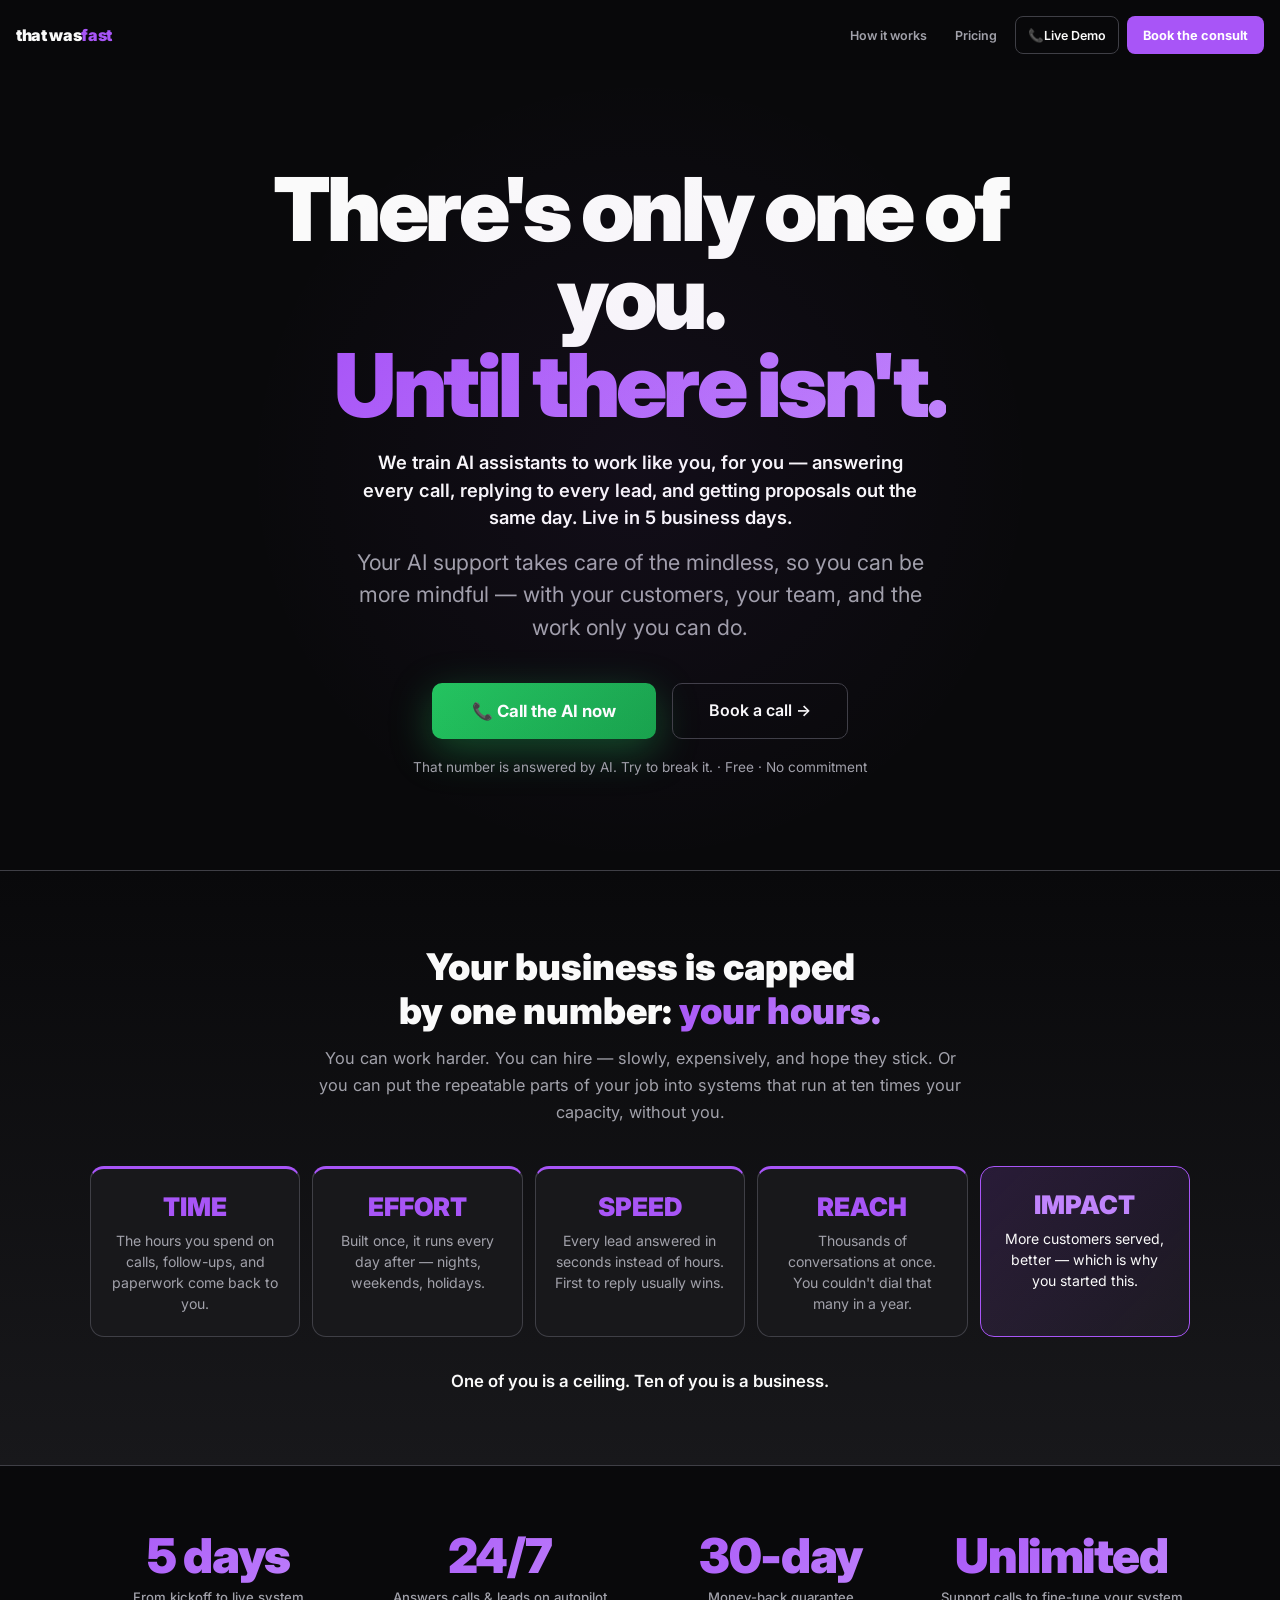
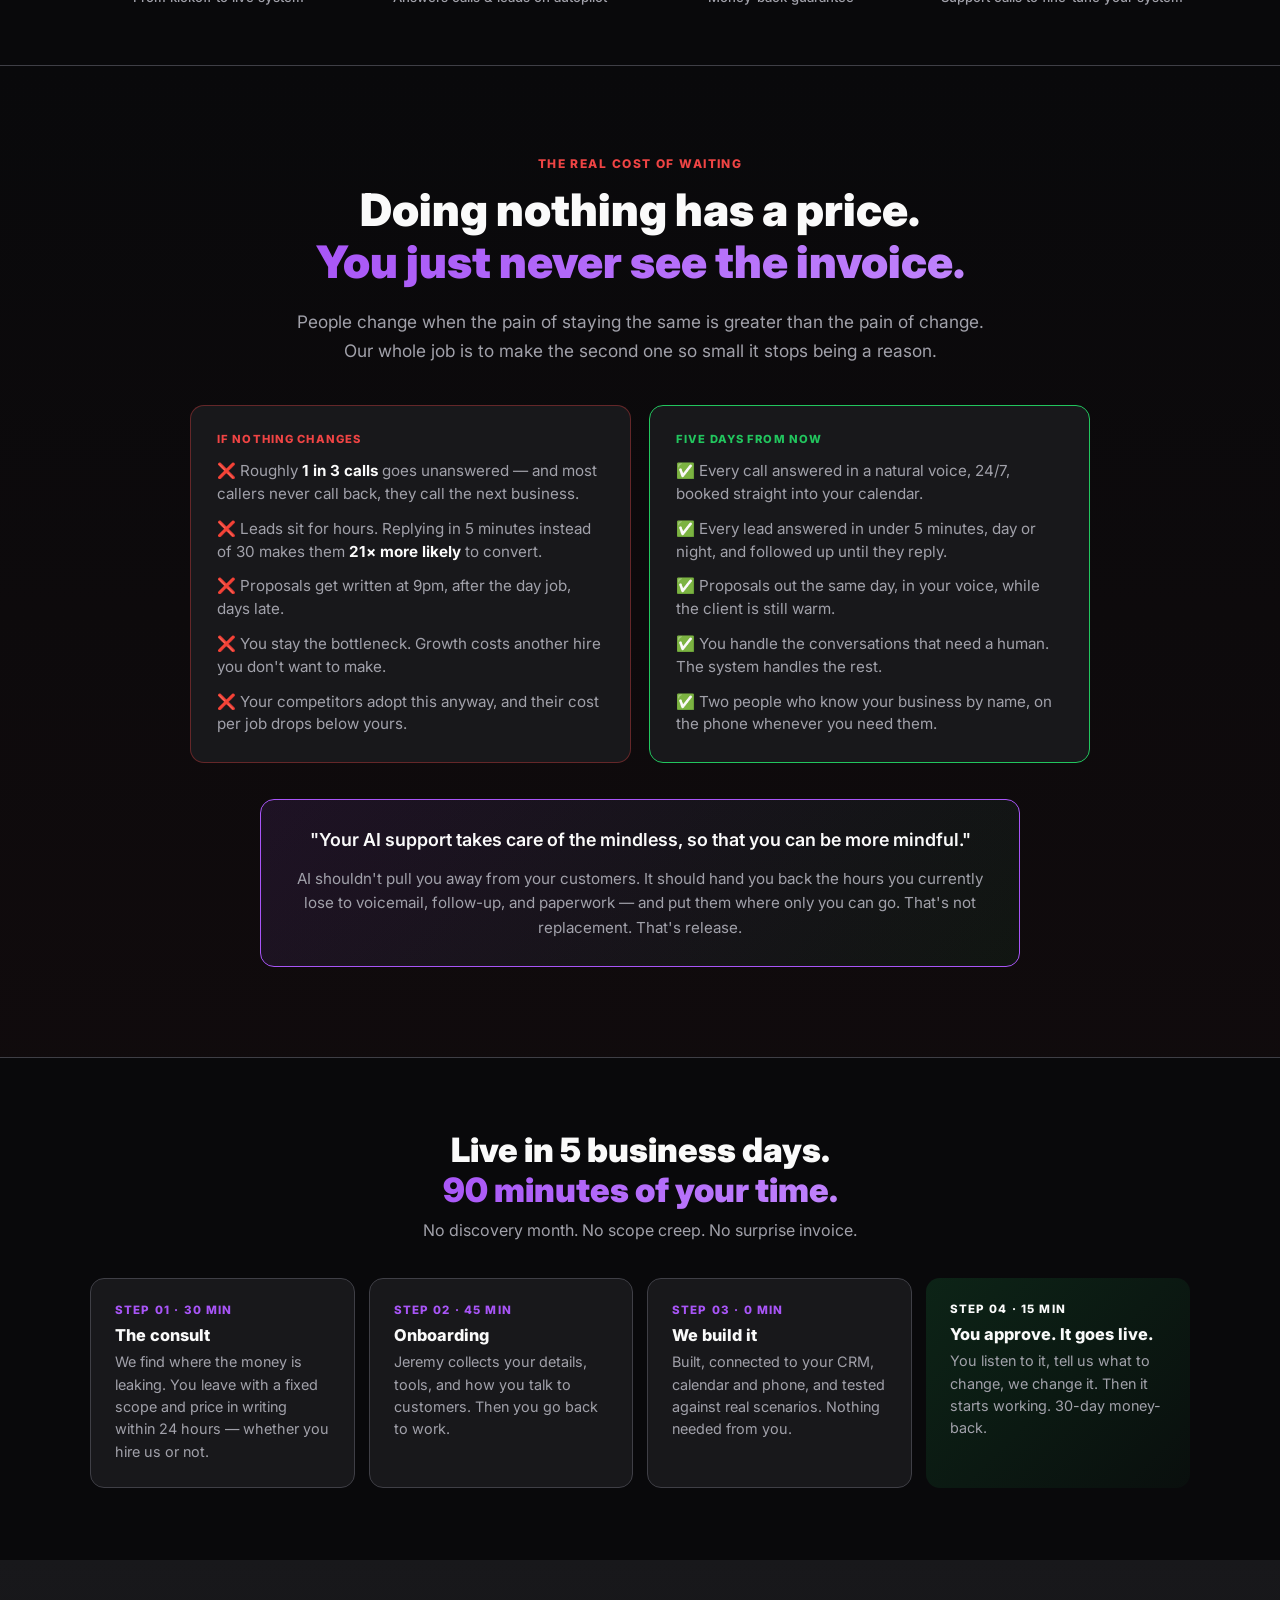
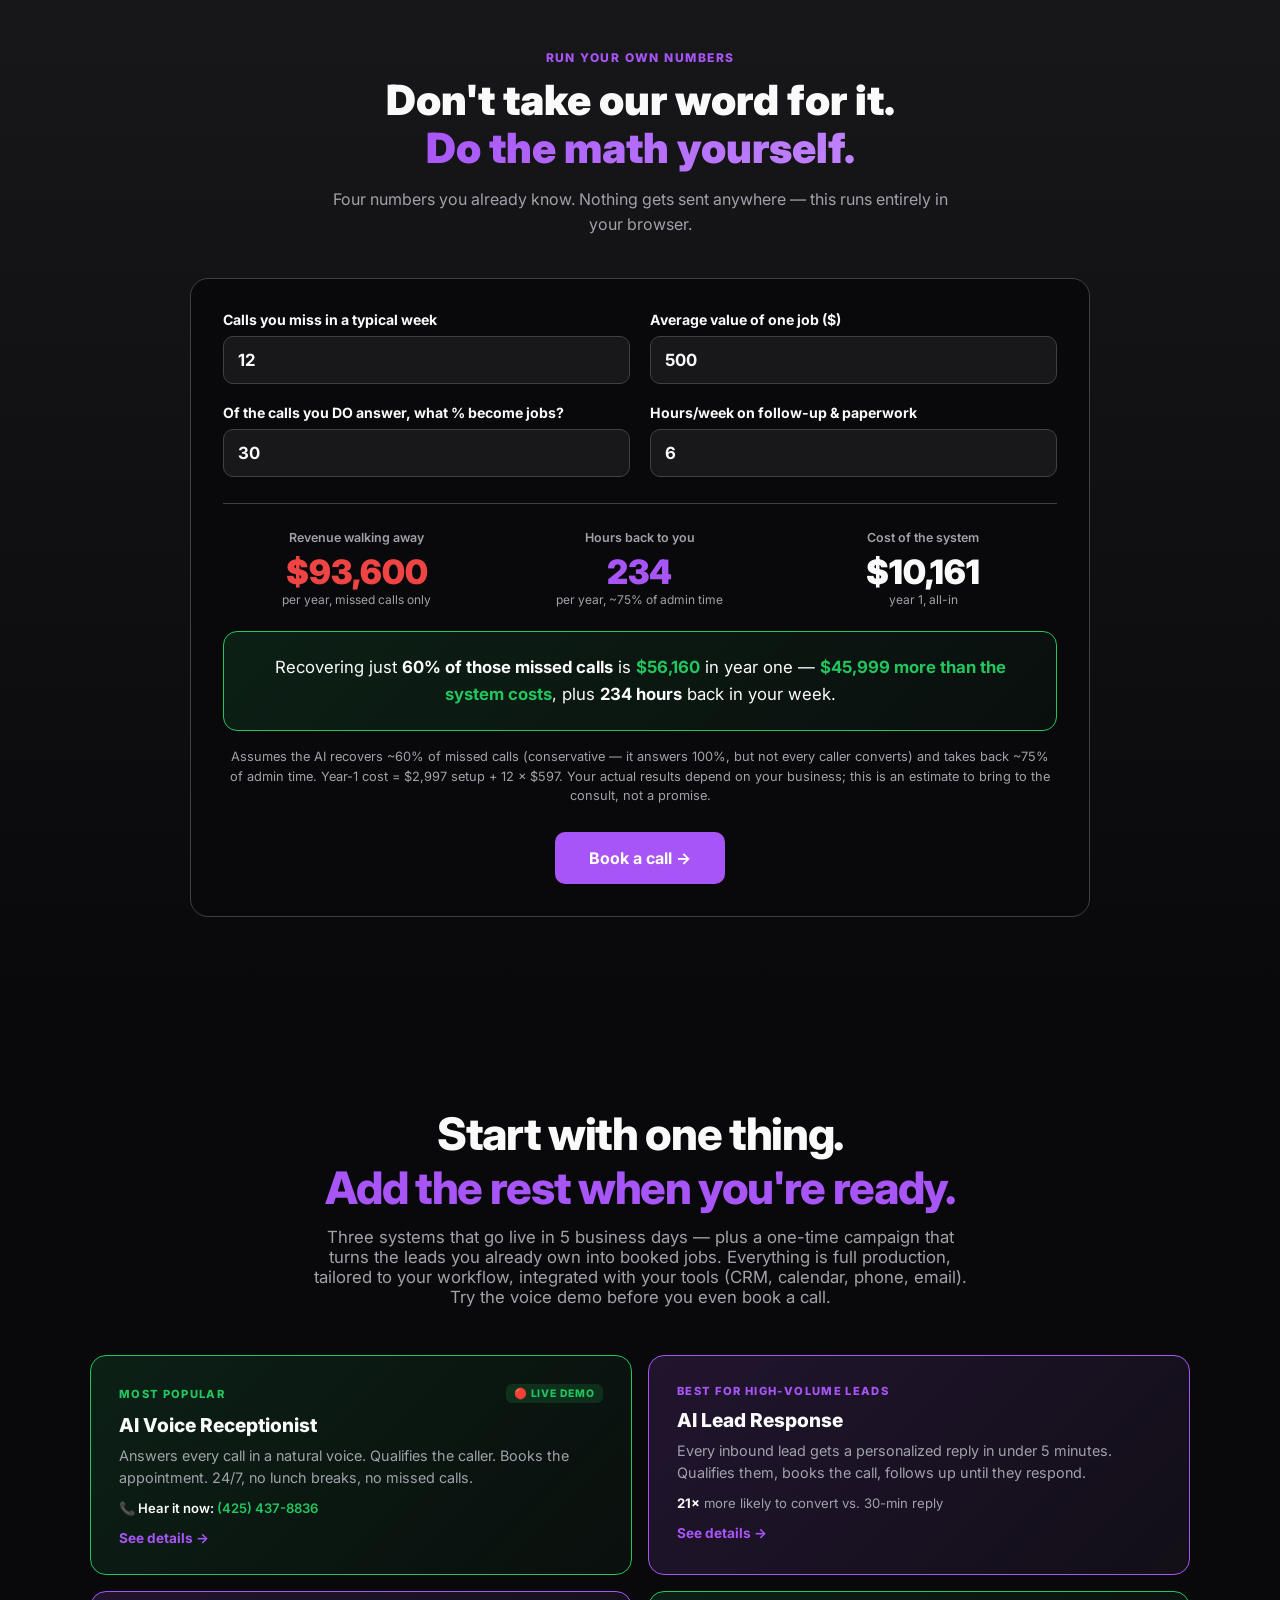
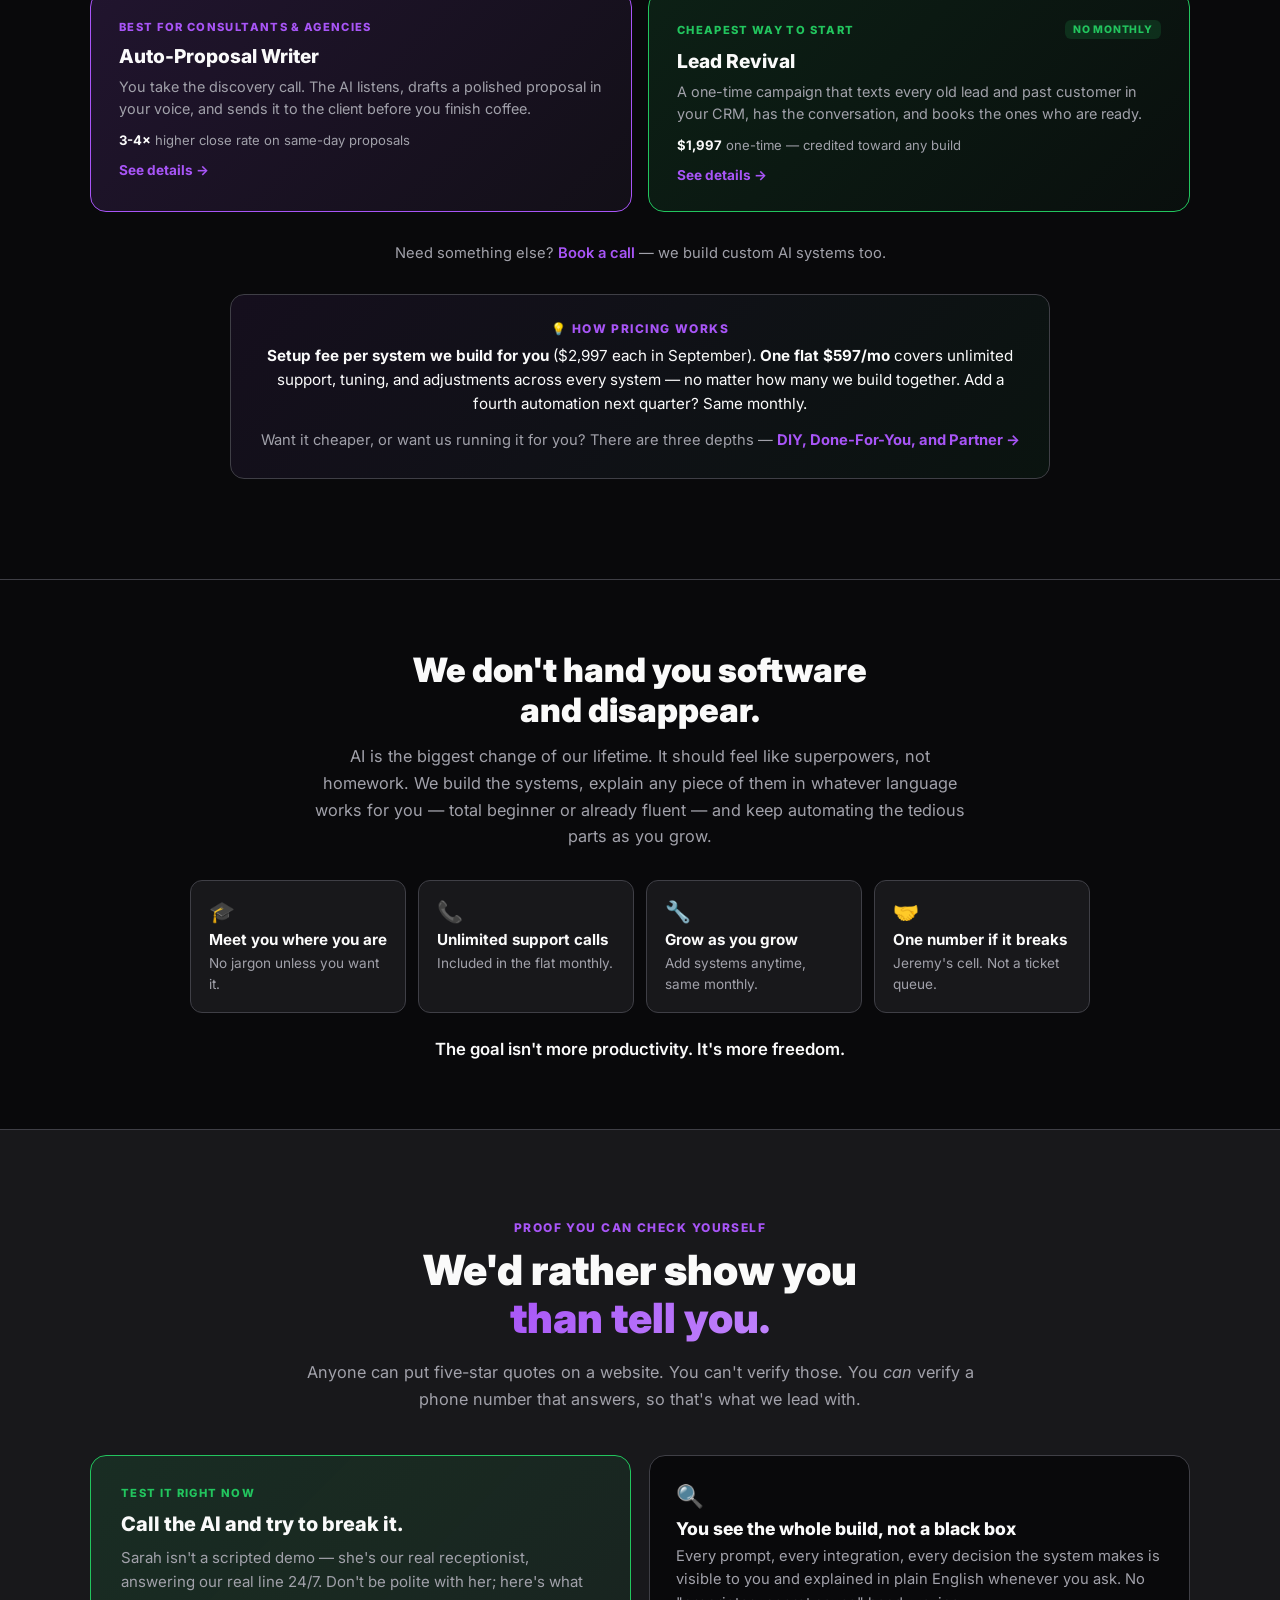
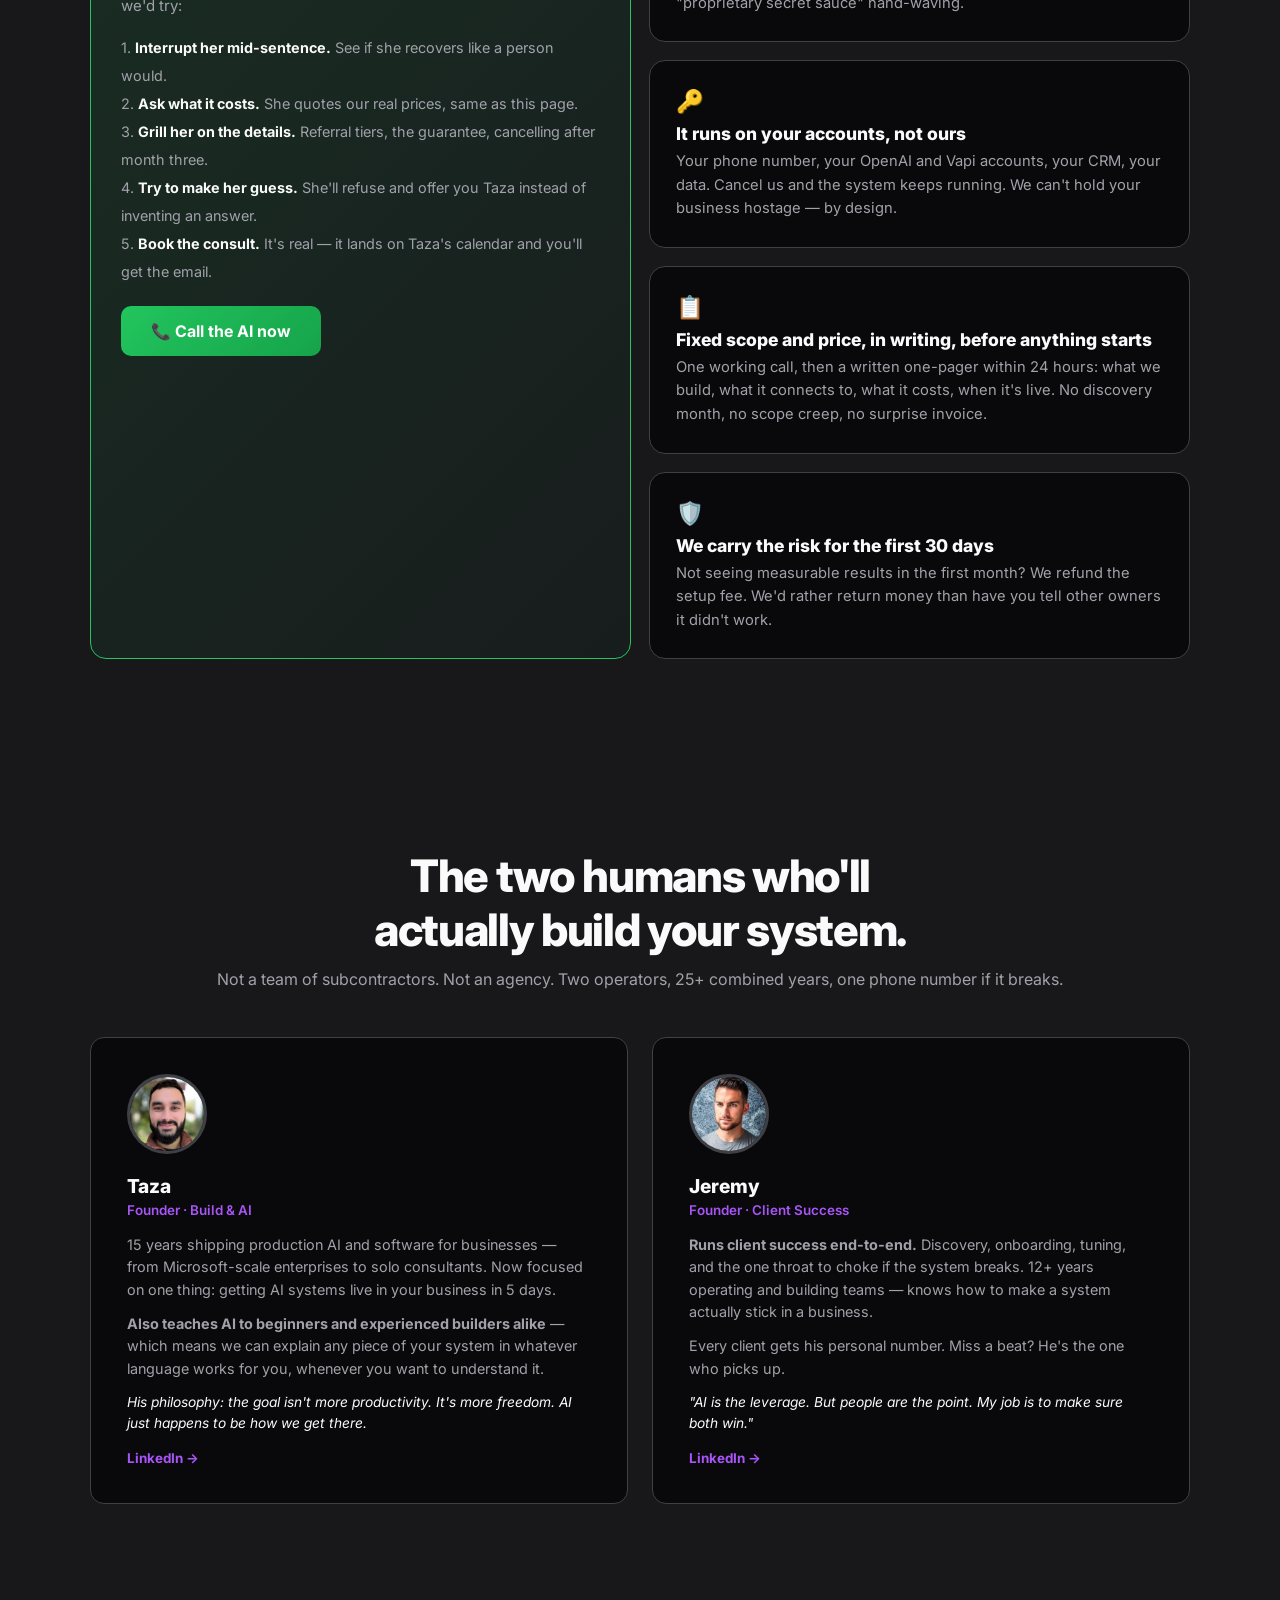
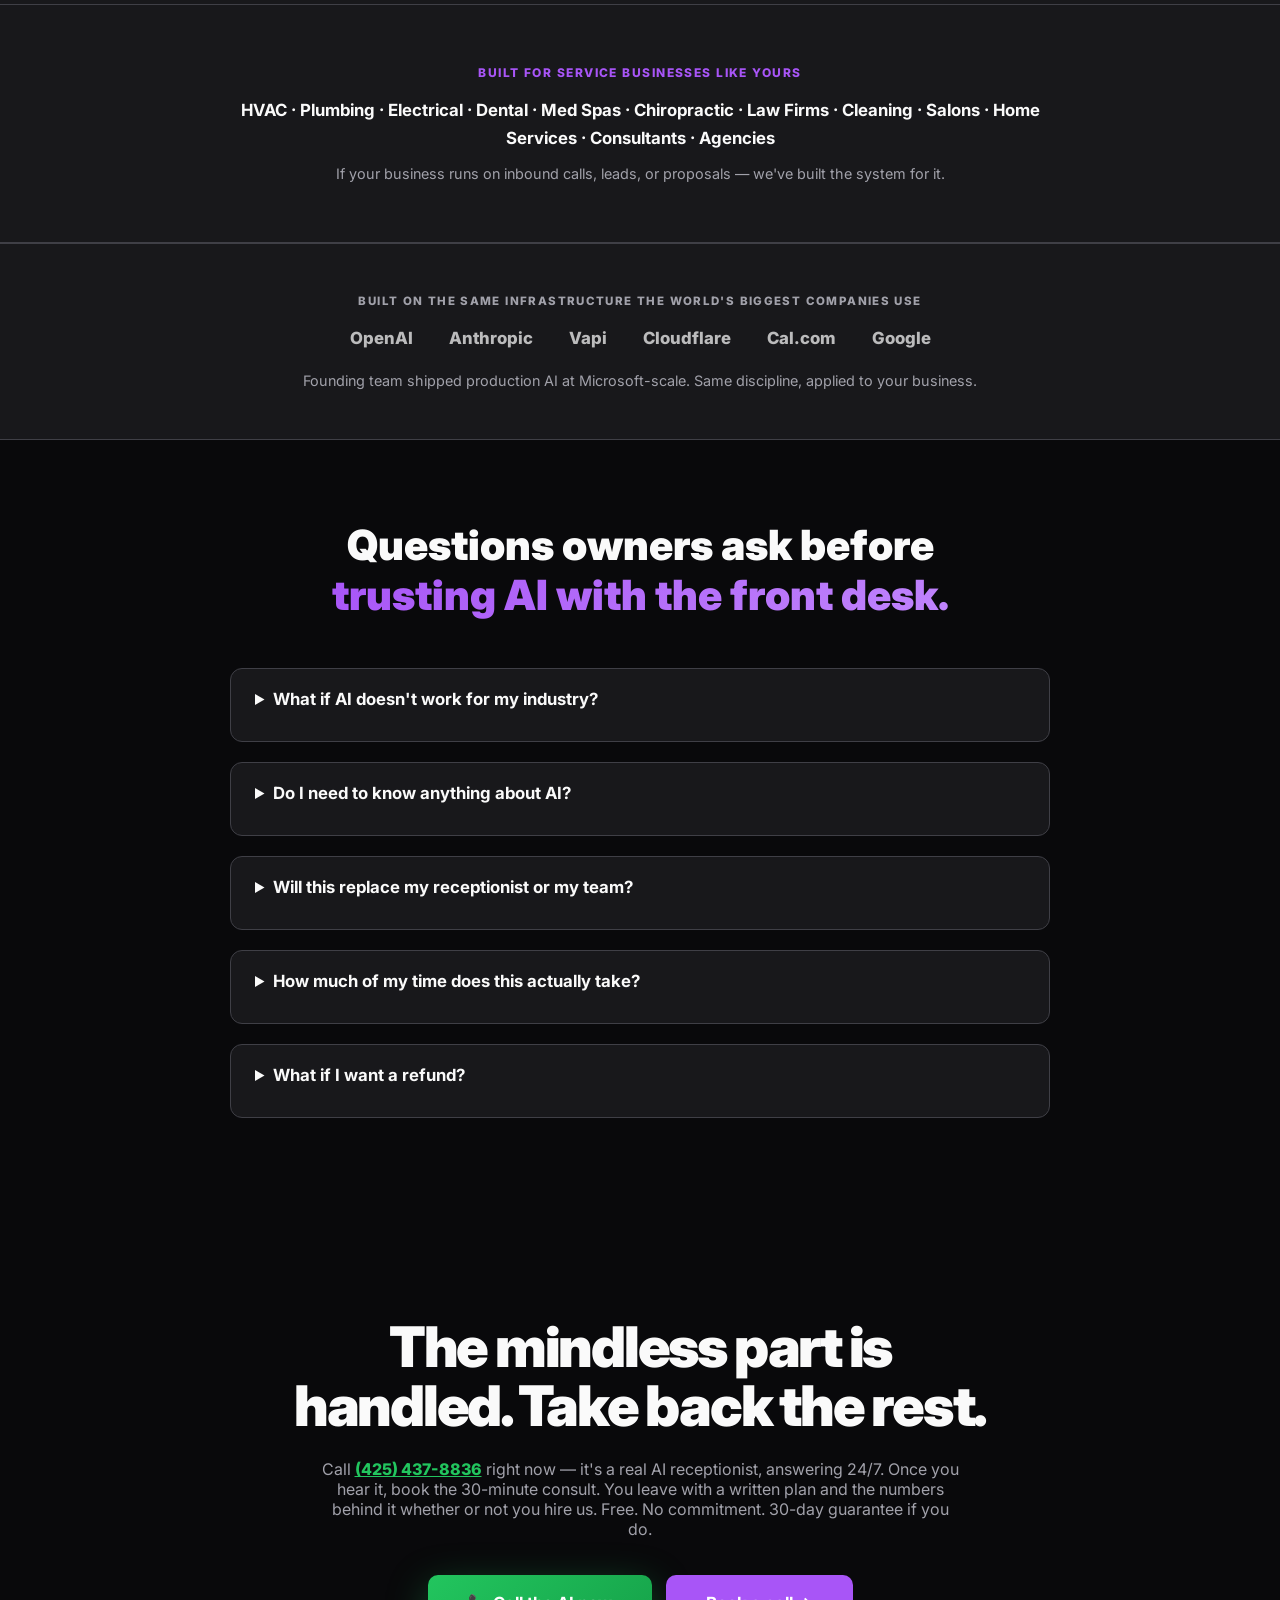
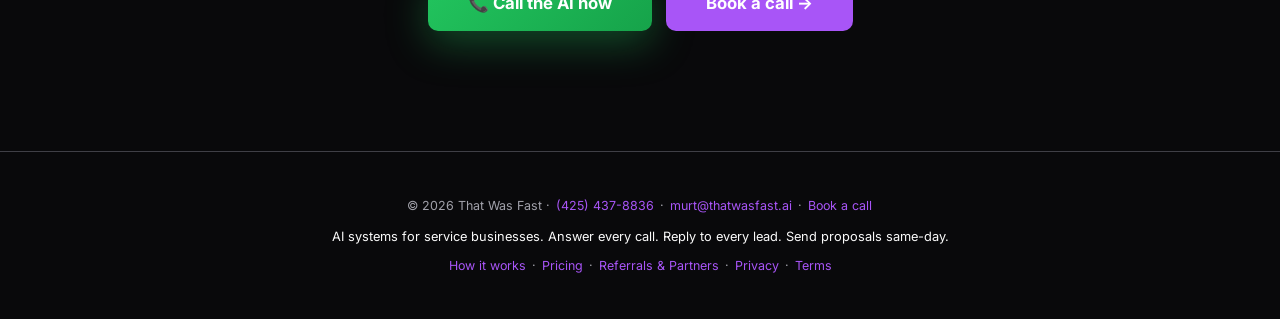
==== commit 8e79c239: "Pricing: add good/better/best comparison matrix with checks and X's. Homepage: simplify CTA labels t" ====
--- a/index.html
+++ b/index.html
@@ -413,8 +413,8 @@
 <p class="hero-sub" style="font-weight:600;color:var(--text);margin-top:20px;font-size:1.15rem">We train AI assistants to work like you, for you — answering every call, replying to every lead, and getting proposals out the same day. Live in 5 business days.</p>
 <p class="hero-sub" style="margin-top:14px">Your AI support takes care of the mindless, so you can be more mindful — with your customers, your team, and the work only you can do.</p>
 <div class="hero-cta-row">
-<a href="tel:+14254378836" onclick="if(window.gtag)gtag('event','demo_call',{page:'home',source:'hero'});if(window.twfCapiSend)twfCapiSend('Contact',{content_name:'Demo Call',content_category:'home'});" class="btn-primary" style="background:linear-gradient(135deg,#22c55e,#16a34a);box-shadow:0 12px 40px rgba(34,197,94,.35);font-size:1.05rem;padding:18px 40px">📞 Call (425) 437-8836 — Hear It Now</a>
-<a href="https://cal.com/thatwasfast/30min" target="_blank" rel="noopener" onclick="if(window.gtag)gtag('event','book_call_click',{page:'home',source:'hero'});if(window.twfCapiSend)twfCapiSend('Lead',{content_name:'Book a Call',content_category:'home',value:500,currency:'USD'});" class="btn-ghost">Book the 30-min consult →</a>
+<a href="tel:+14254378836" onclick="if(window.gtag)gtag('event','demo_call',{page:'home',source:'hero'});if(window.twfCapiSend)twfCapiSend('Contact',{content_name:'Demo Call',content_category:'home'});" class="btn-primary" style="background:linear-gradient(135deg,#22c55e,#16a34a);box-shadow:0 12px 40px rgba(34,197,94,.35);font-size:1.05rem;padding:18px 40px">📞 Call the AI now</a>
+<a href="https://cal.com/thatwasfast/30min" target="_blank" rel="noopener" onclick="if(window.gtag)gtag('event','book_call_click',{page:'home',source:'hero'});if(window.twfCapiSend)twfCapiSend('Lead',{content_name:'Book a Call',content_category:'home',value:500,currency:'USD'});" class="btn-ghost">Book a call →</a>
 </div>
 <p style="margin-top:20px;font-size:.85rem;color:var(--muted)">That number is answered by AI. Try to break it. · Free · No commitment</p>
 </section>
@@ -574,7 +574,7 @@
 </div>
 
 <div style="text-align:center;margin-top:26px">
-<a href="https://cal.com/thatwasfast/30min?event=calculator" target="_blank" rel="noopener" class="btn-primary" style="display:inline-block;font-size:1rem;padding:16px 34px">Bring these to the consult →</a>
+<a href="https://cal.com/thatwasfast/30min?event=calculator" target="_blank" rel="noopener" class="btn-primary" style="display:inline-block;font-size:1rem;padding:16px 34px">Book a call →</a>
 </div>
 </div>
 </div>
@@ -726,7 +726,7 @@
 <div>4. <strong style="color:var(--text)">Try to make her guess.</strong> She'll refuse and offer you Taza instead of inventing an answer.</div>
 <div>5. <strong style="color:var(--text)">Book the consult.</strong> It's real — it lands on Taza's calendar and you'll get the email.</div>
 </div>
-<a href="tel:+14254378836" class="btn-primary" style="display:inline-block;background:linear-gradient(135deg,#22c55e,#16a34a);font-size:1rem;padding:15px 30px">📞 Call (425) 437-8836 now</a>
+<a href="tel:+14254378836" class="btn-primary" style="display:inline-block;background:linear-gradient(135deg,#22c55e,#16a34a);font-size:1rem;padding:15px 30px">📞 Call the AI now</a>
 </div>
 
 <div style="display:flex;flex-direction:column;gap:18px">
@@ -847,8 +847,8 @@
 <h2>The mindless part is<br>handled. Take back the rest.</h2>
 <p style="max-width:640px;margin:0 auto 36px">Call <a href="tel:+14254378836" onclick="if(window.gtag)gtag('event','demo_call',{page:'home',source:'final-text'});if(window.twfCapiSend)twfCapiSend('Contact',{content_name:'Demo Call',content_category:'home'});" style="color:#22c55e;font-weight:800;text-decoration:underline">(425) 437-8836</a> right now — it's a real AI receptionist, answering 24/7. Once you hear it, book the 30-minute consult. You leave with a written plan and the numbers behind it whether or not you hire us. Free. No commitment. 30-day guarantee if you do.</p>
 <div style="display:flex;gap:14px;flex-wrap:wrap;justify-content:center">
-<a href="tel:+14254378836" onclick="if(window.gtag)gtag('event','demo_call',{page:'home',source:'final'});if(window.twfCapiSend)twfCapiSend('Contact',{content_name:'Demo Call',content_category:'home'});" class="btn-primary" style="background:linear-gradient(135deg,#22c55e,#16a34a);box-shadow:0 12px 40px rgba(34,197,94,.35);font-size:1.05rem;padding:18px 40px">📞 Call the Demo</a>
-<a href="https://cal.com/thatwasfast/30min?event=home-final" target="_blank" rel="noopener" class="btn-primary" style="font-size:1.05rem;padding:18px 40px">Book the 30-min consult →</a>
+<a href="tel:+14254378836" onclick="if(window.gtag)gtag('event','demo_call',{page:'home',source:'final'});if(window.twfCapiSend)twfCapiSend('Contact',{content_name:'Demo Call',content_category:'home'});" class="btn-primary" style="background:linear-gradient(135deg,#22c55e,#16a34a);box-shadow:0 12px 40px rgba(34,197,94,.35);font-size:1.05rem;padding:18px 40px">📞 Call the AI now</a>
+<a href="https://cal.com/thatwasfast/30min?event=home-final" target="_blank" rel="noopener" class="btn-primary" style="font-size:1.05rem;padding:18px 40px">Book a call →</a>
 </div>
 </section>
 
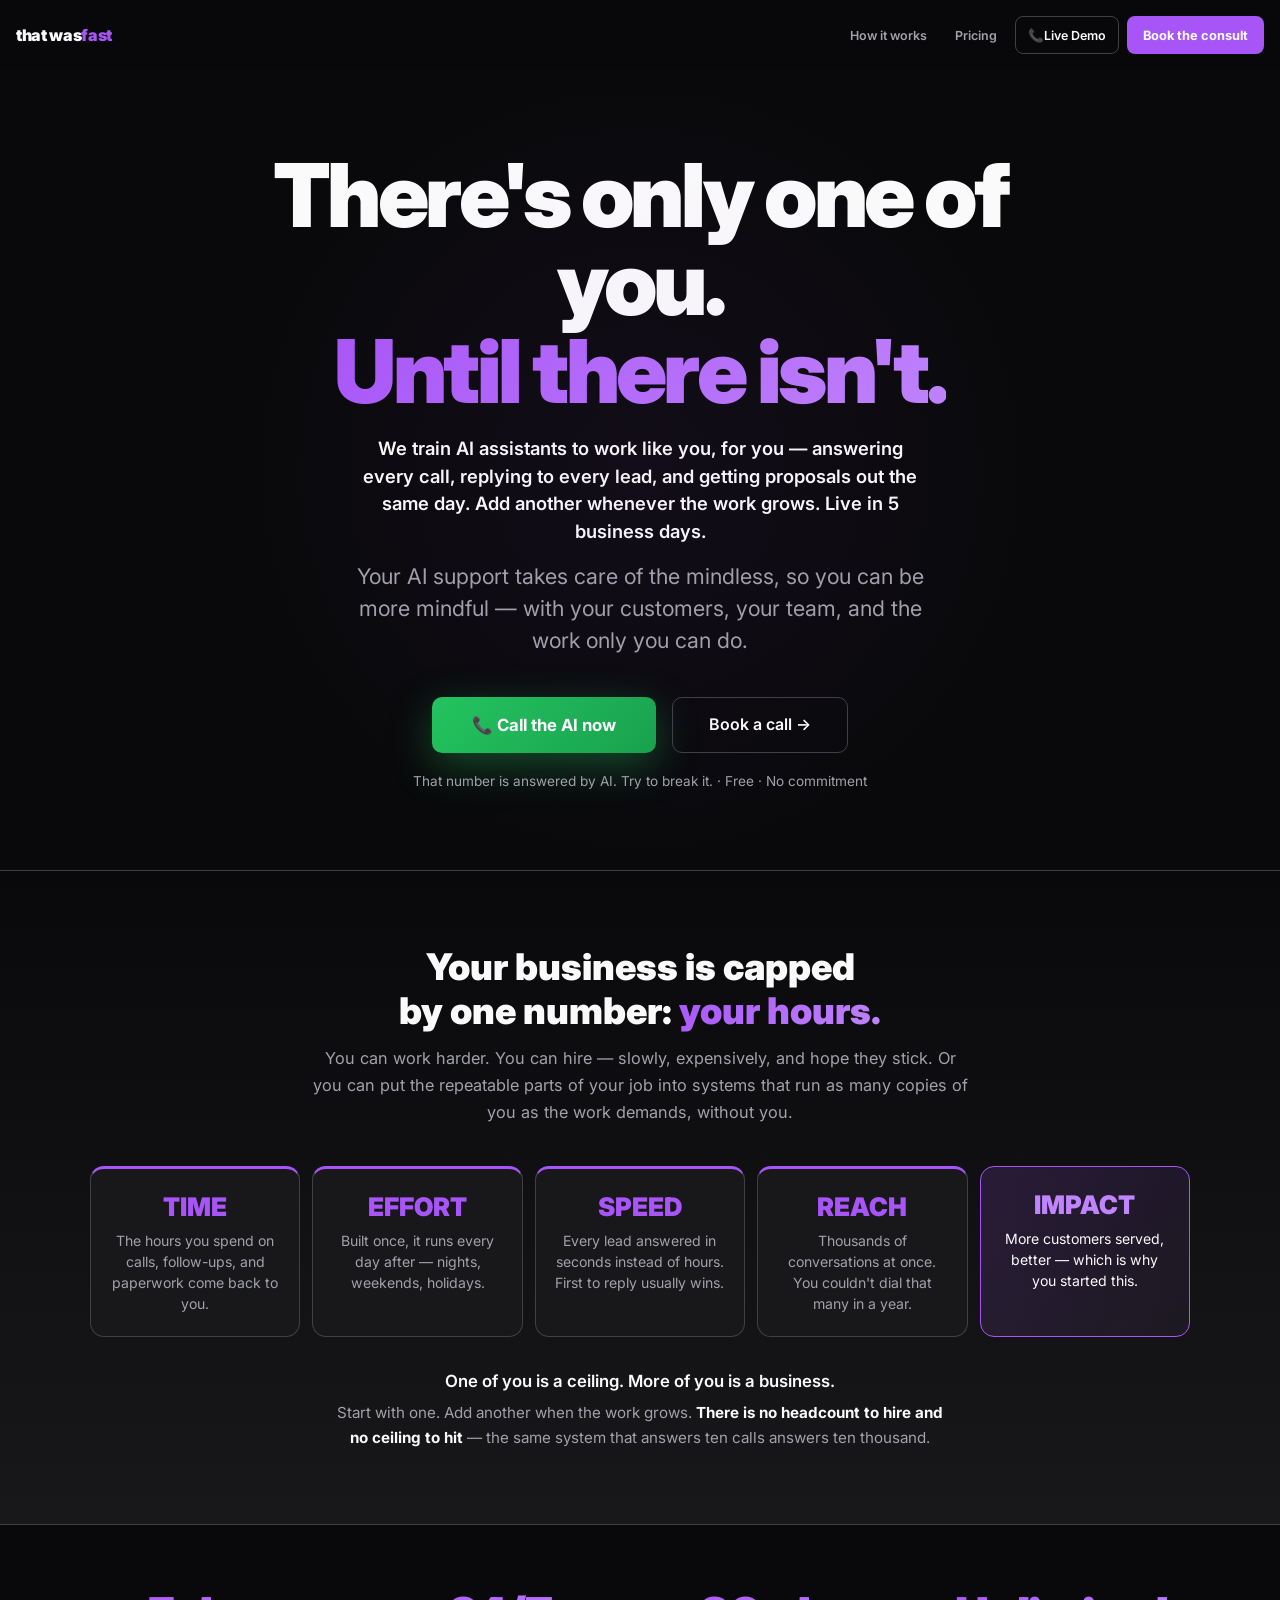
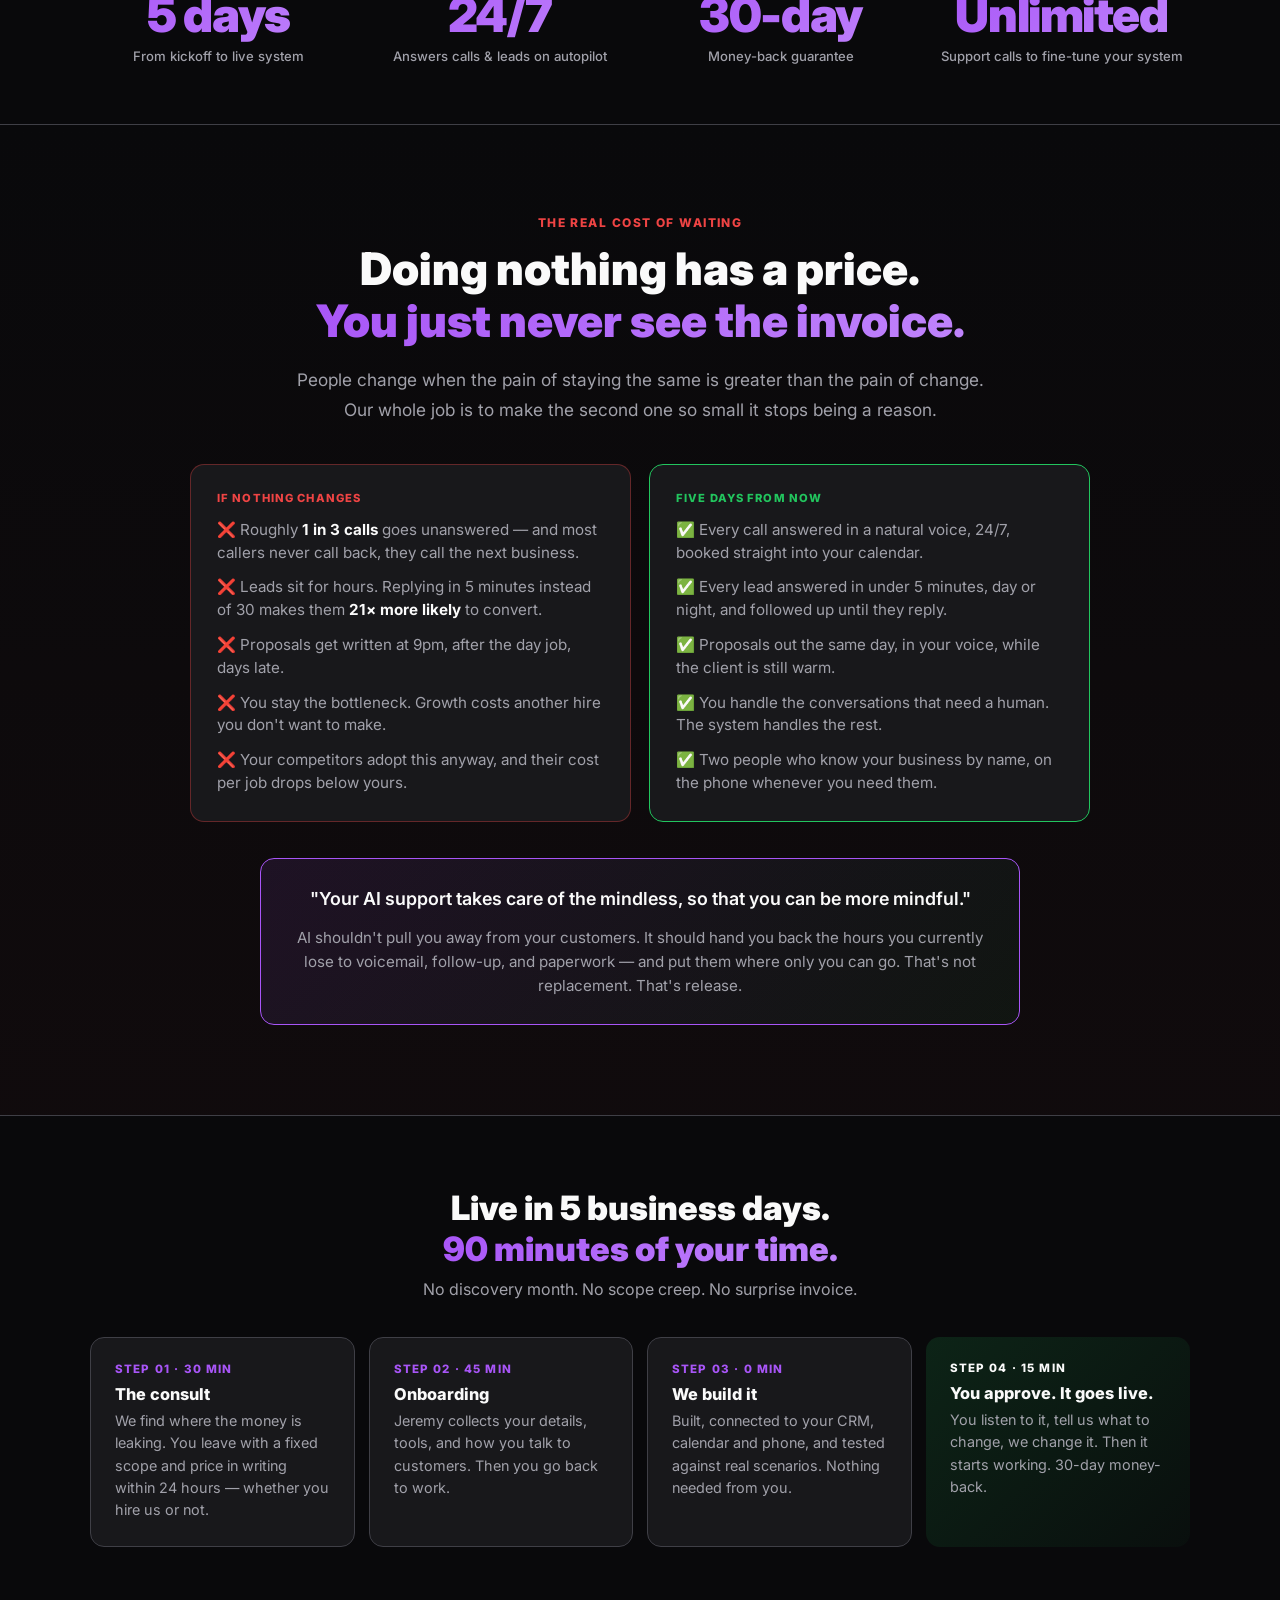
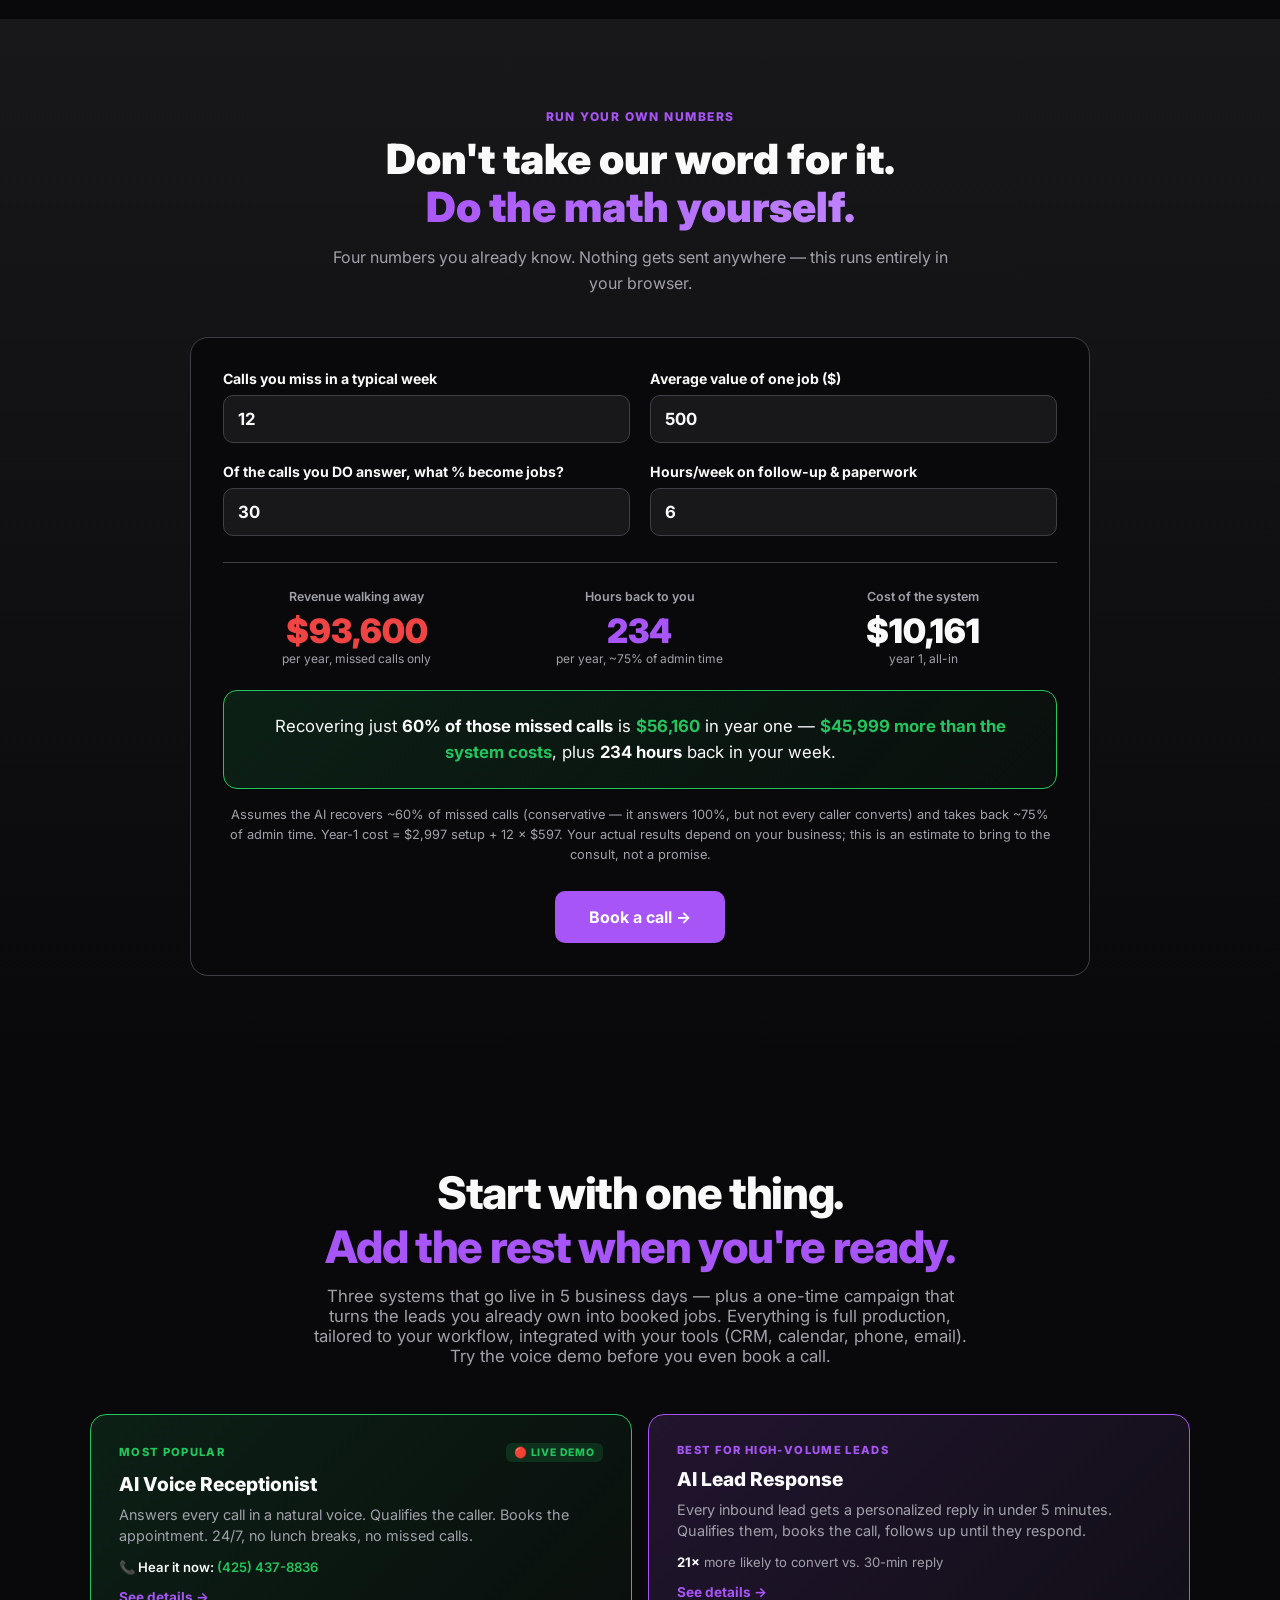
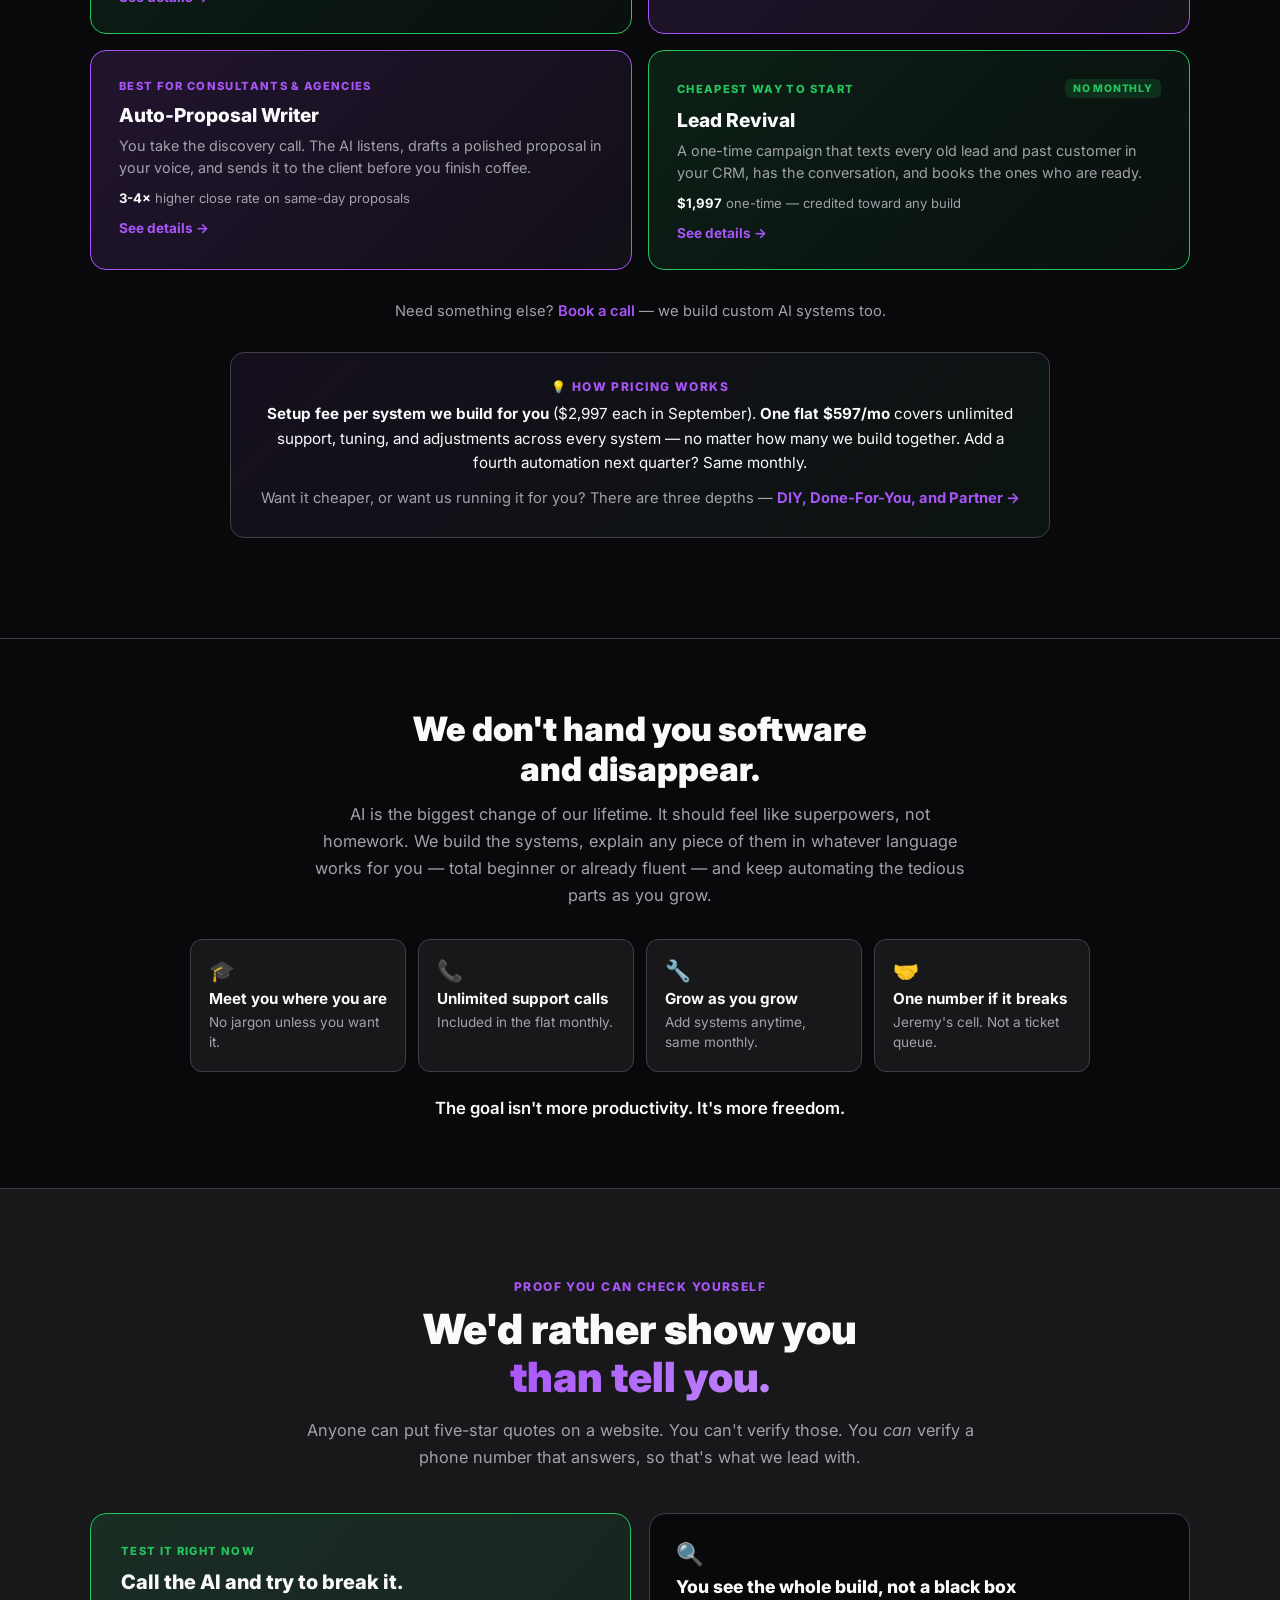
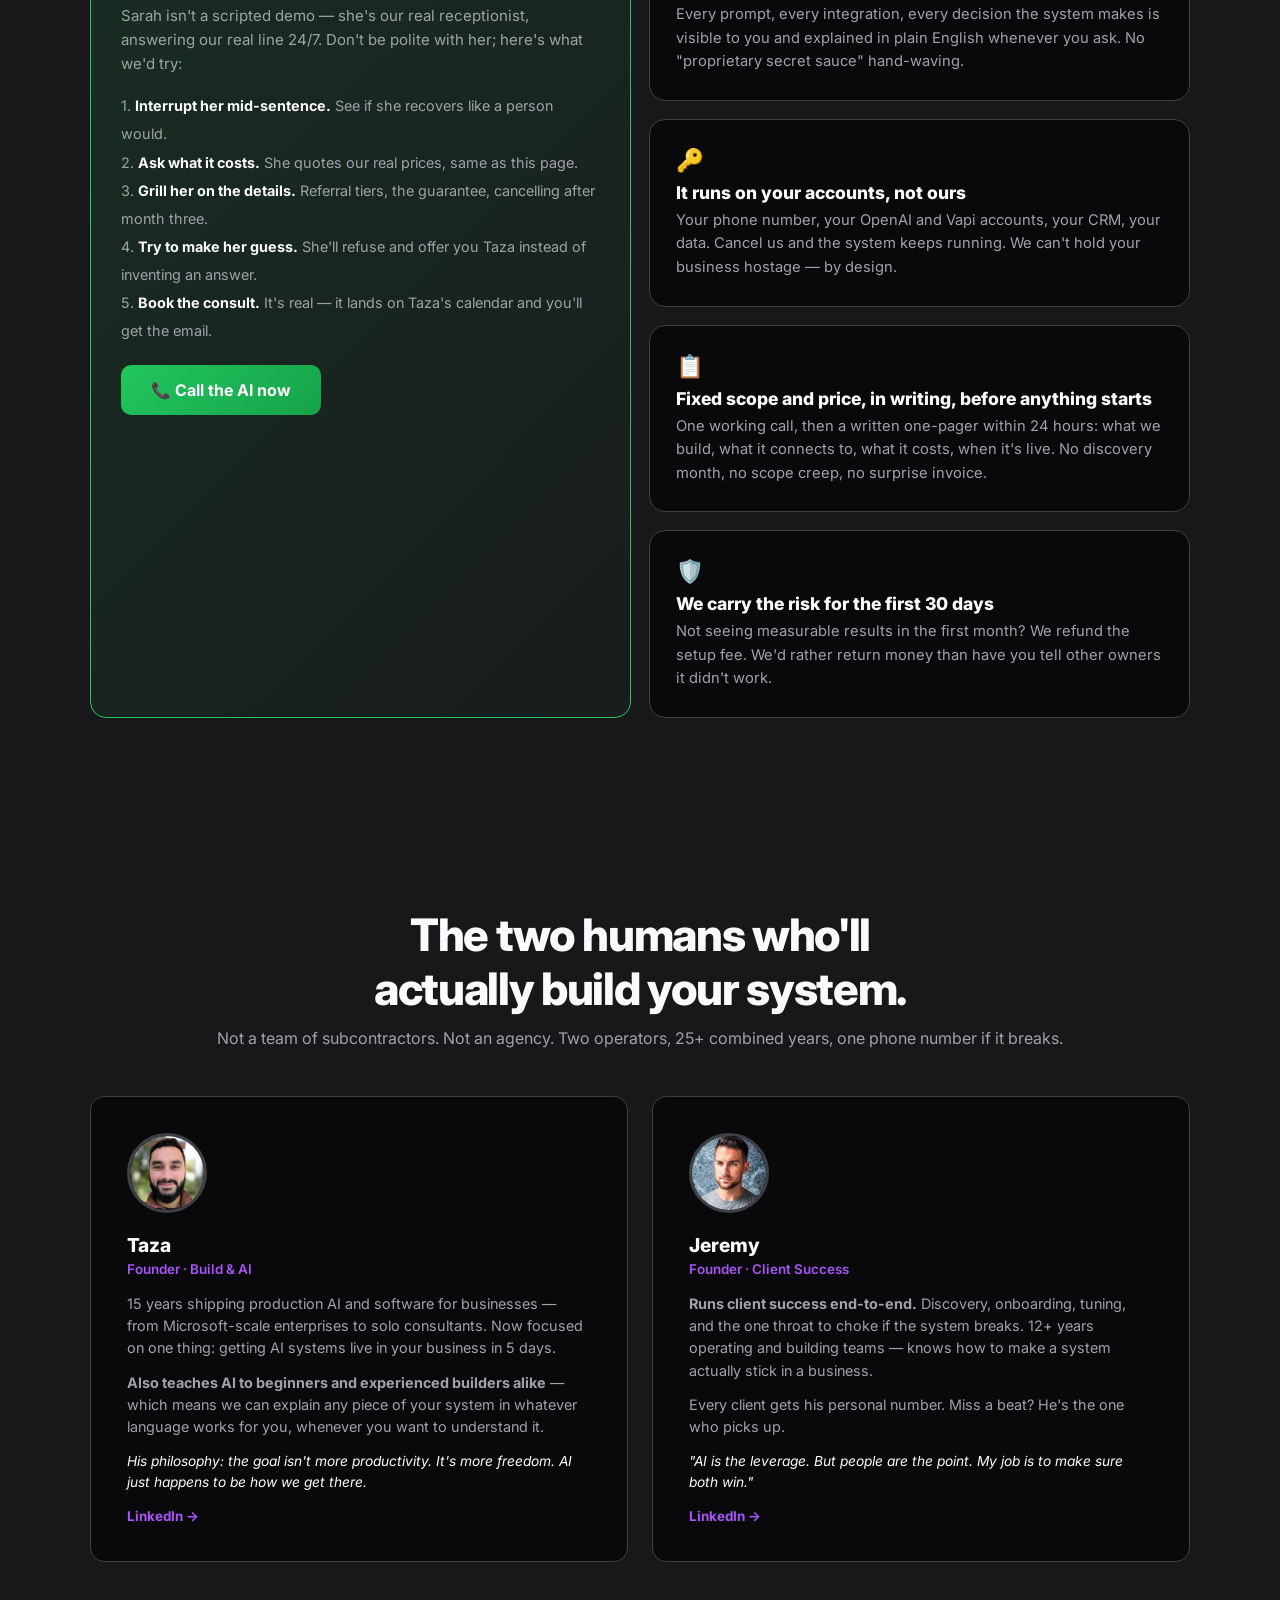
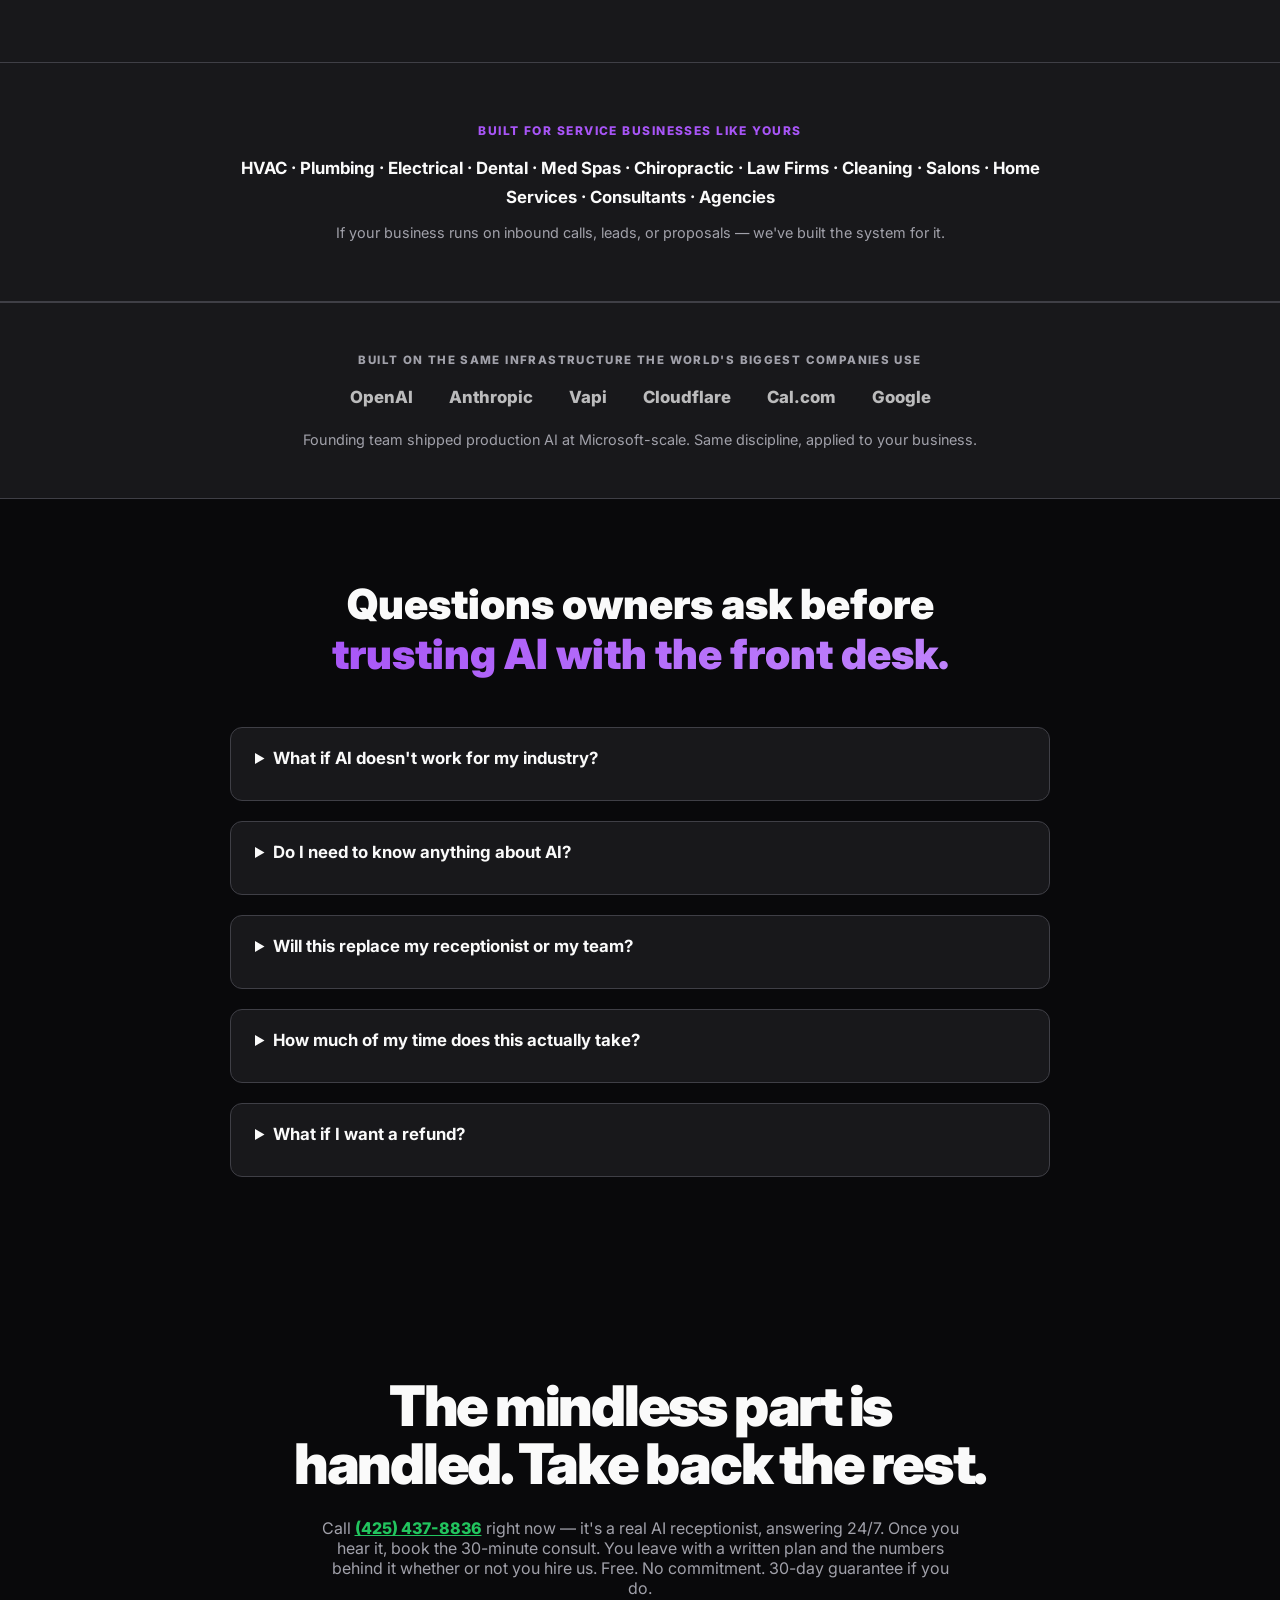
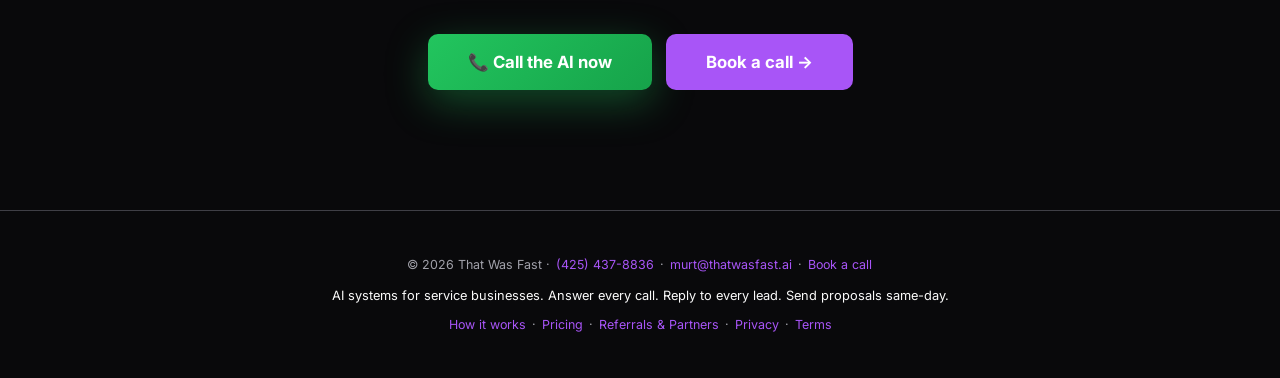
==== commit 703da5bb: "Remove the literal 'ten' ceiling from the multiplication thesis. Scale is now open-ended: 'as many c" ====
--- a/index.html
+++ b/index.html
@@ -410,7 +410,7 @@
 
 <section class="hero">
 <h1>There's only one of you.<br><span style="background:linear-gradient(135deg,var(--gold),var(--gold2));-webkit-background-clip:text;-webkit-text-fill-color:transparent;background-clip:text">Until there isn't.</span></h1>
-<p class="hero-sub" style="font-weight:600;color:var(--text);margin-top:20px;font-size:1.15rem">We train AI assistants to work like you, for you — answering every call, replying to every lead, and getting proposals out the same day. Live in 5 business days.</p>
+<p class="hero-sub" style="font-weight:600;color:var(--text);margin-top:20px;font-size:1.15rem">We train AI assistants to work like you, for you — answering every call, replying to every lead, and getting proposals out the same day. Add another whenever the work grows. Live in 5 business days.</p>
 <p class="hero-sub" style="margin-top:14px">Your AI support takes care of the mindless, so you can be more mindful — with your customers, your team, and the work only you can do.</p>
 <div class="hero-cta-row">
 <a href="tel:+14254378836" onclick="if(window.gtag)gtag('event','demo_call',{page:'home',source:'hero'});if(window.twfCapiSend)twfCapiSend('Contact',{content_name:'Demo Call',content_category:'home'});" class="btn-primary" style="background:linear-gradient(135deg,#22c55e,#16a34a);box-shadow:0 12px 40px rgba(34,197,94,.35);font-size:1.05rem;padding:18px 40px">📞 Call the AI now</a>
@@ -423,7 +423,7 @@
 <section style="padding:74px 24px;border-top:1px solid var(--border);background:linear-gradient(180deg,var(--bg),var(--surface))">
 <div style="max-width:var(--max);margin:0 auto">
 <h2 style="text-align:center;font-size:clamp(1.6rem,3.4vw,2.3rem);font-weight:900;line-height:1.2;margin-bottom:12px">Your business is capped<br>by one number: <span style="background:linear-gradient(135deg,var(--gold),var(--gold2));-webkit-background-clip:text;-webkit-text-fill-color:transparent;background-clip:text">your hours.</span></h2>
-<p style="text-align:center;color:var(--muted);font-size:1.02rem;max-width:660px;margin:0 auto 40px;line-height:1.65">You can work harder. You can hire — slowly, expensively, and hope they stick. Or you can put the repeatable parts of your job into systems that run at ten times your capacity, without you.</p>
+<p style="text-align:center;color:var(--muted);font-size:1.02rem;max-width:660px;margin:0 auto 40px;line-height:1.65">You can work harder. You can hire — slowly, expensively, and hope they stick. Or you can put the repeatable parts of your job into systems that run as many copies of you as the work demands, without you.</p>
 <div style="display:grid;grid-template-columns:repeat(5,1fr);gap:12px" class="mult-grid">
 <div style="background:var(--surface);border:1px solid var(--border);border-top:3px solid var(--gold);border-radius:14px;padding:22px 18px;text-align:center">
 <div style="font-size:1.6rem;font-weight:900;color:var(--gold);margin-bottom:8px">TIME</div>
@@ -446,7 +446,8 @@
 <div style="font-size:.88rem;color:var(--text);line-height:1.5">More customers served, better — which is why you started this.</div>
 </div>
 </div>
-<p style="text-align:center;margin-top:34px;font-size:1.05rem;color:var(--text);font-weight:600">One of you is a ceiling. Ten of you is a business.</p>
+<p style="text-align:center;margin-top:34px;font-size:1.05rem;color:var(--text);font-weight:600">One of you is a ceiling. More of you is a business.</p>
+<p style="text-align:center;margin-top:10px;font-size:.95rem;color:var(--muted);max-width:620px;margin-left:auto;margin-right:auto;line-height:1.6">Start with one. Add another when the work grows. <strong style="color:var(--text)">There is no headcount to hire and no ceiling to hit</strong> — the same system that answers ten calls answers ten thousand.</p>
 </div>
 </section>
 
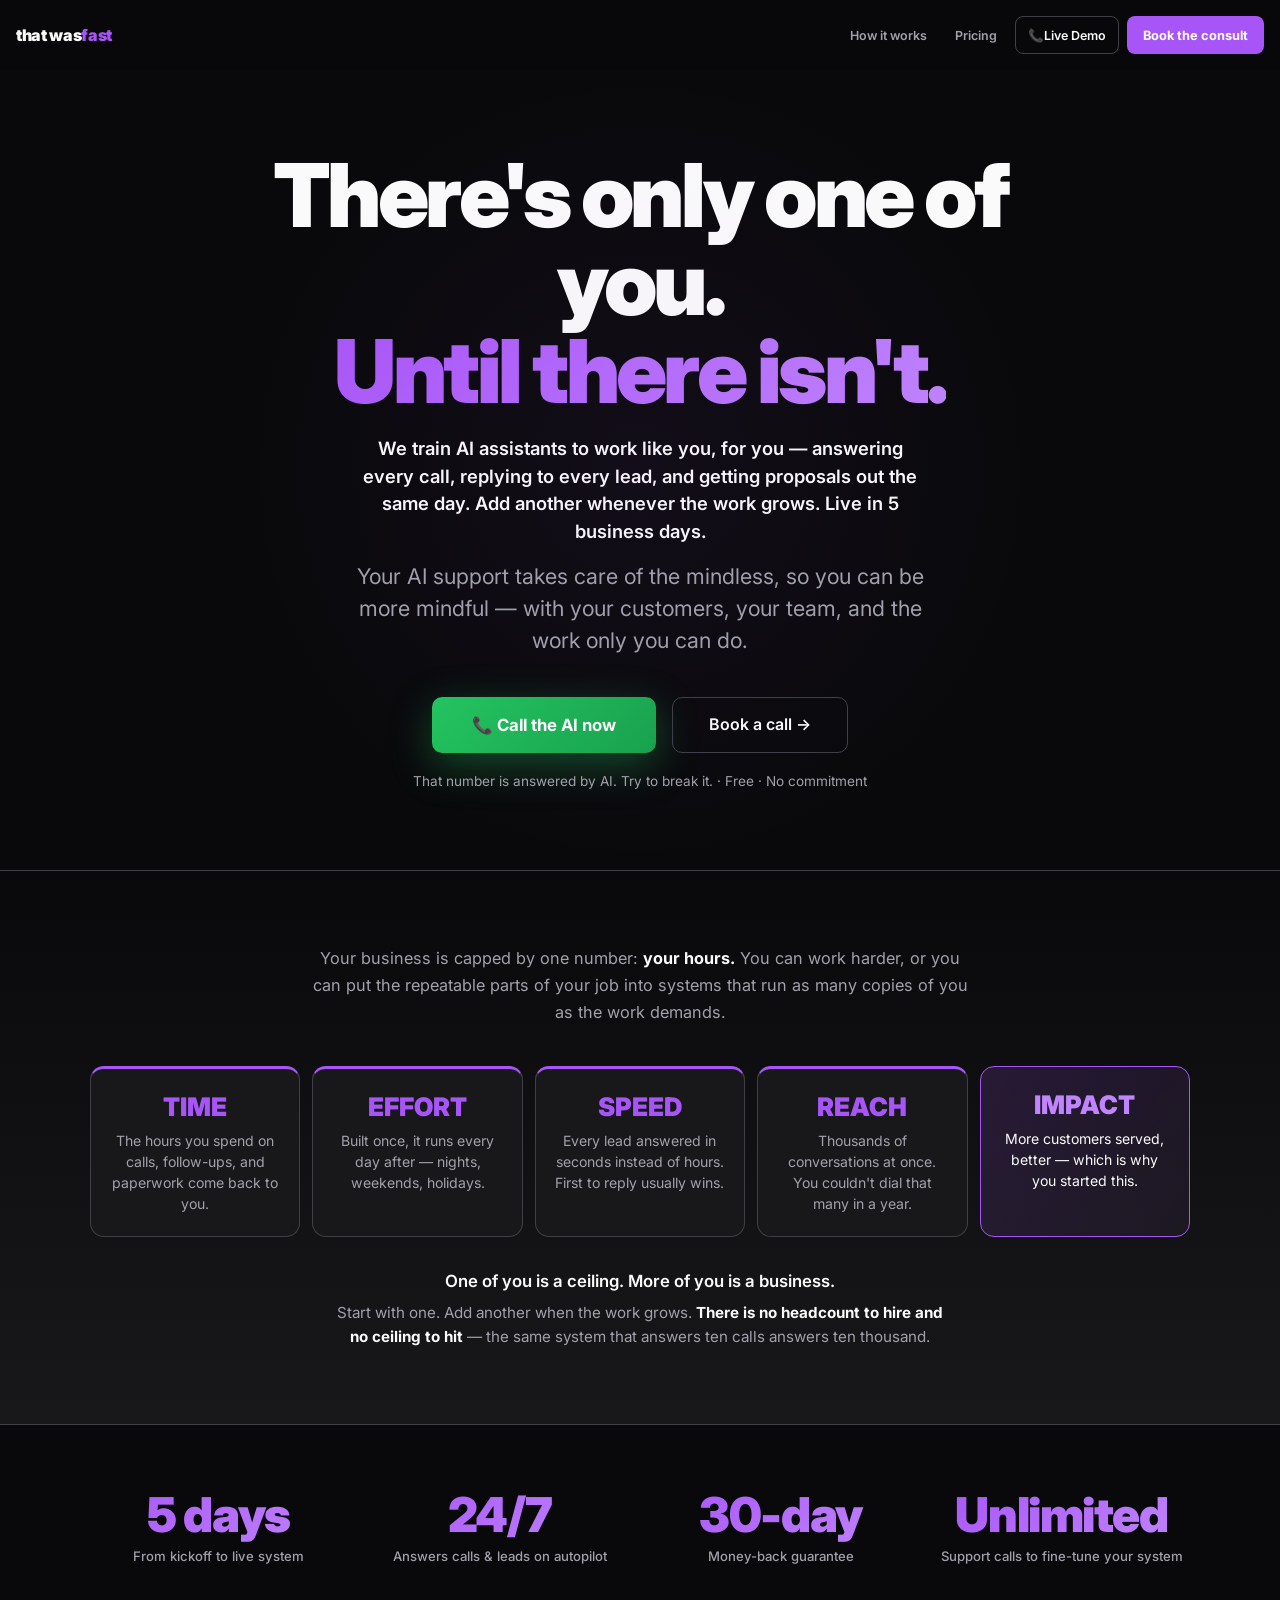
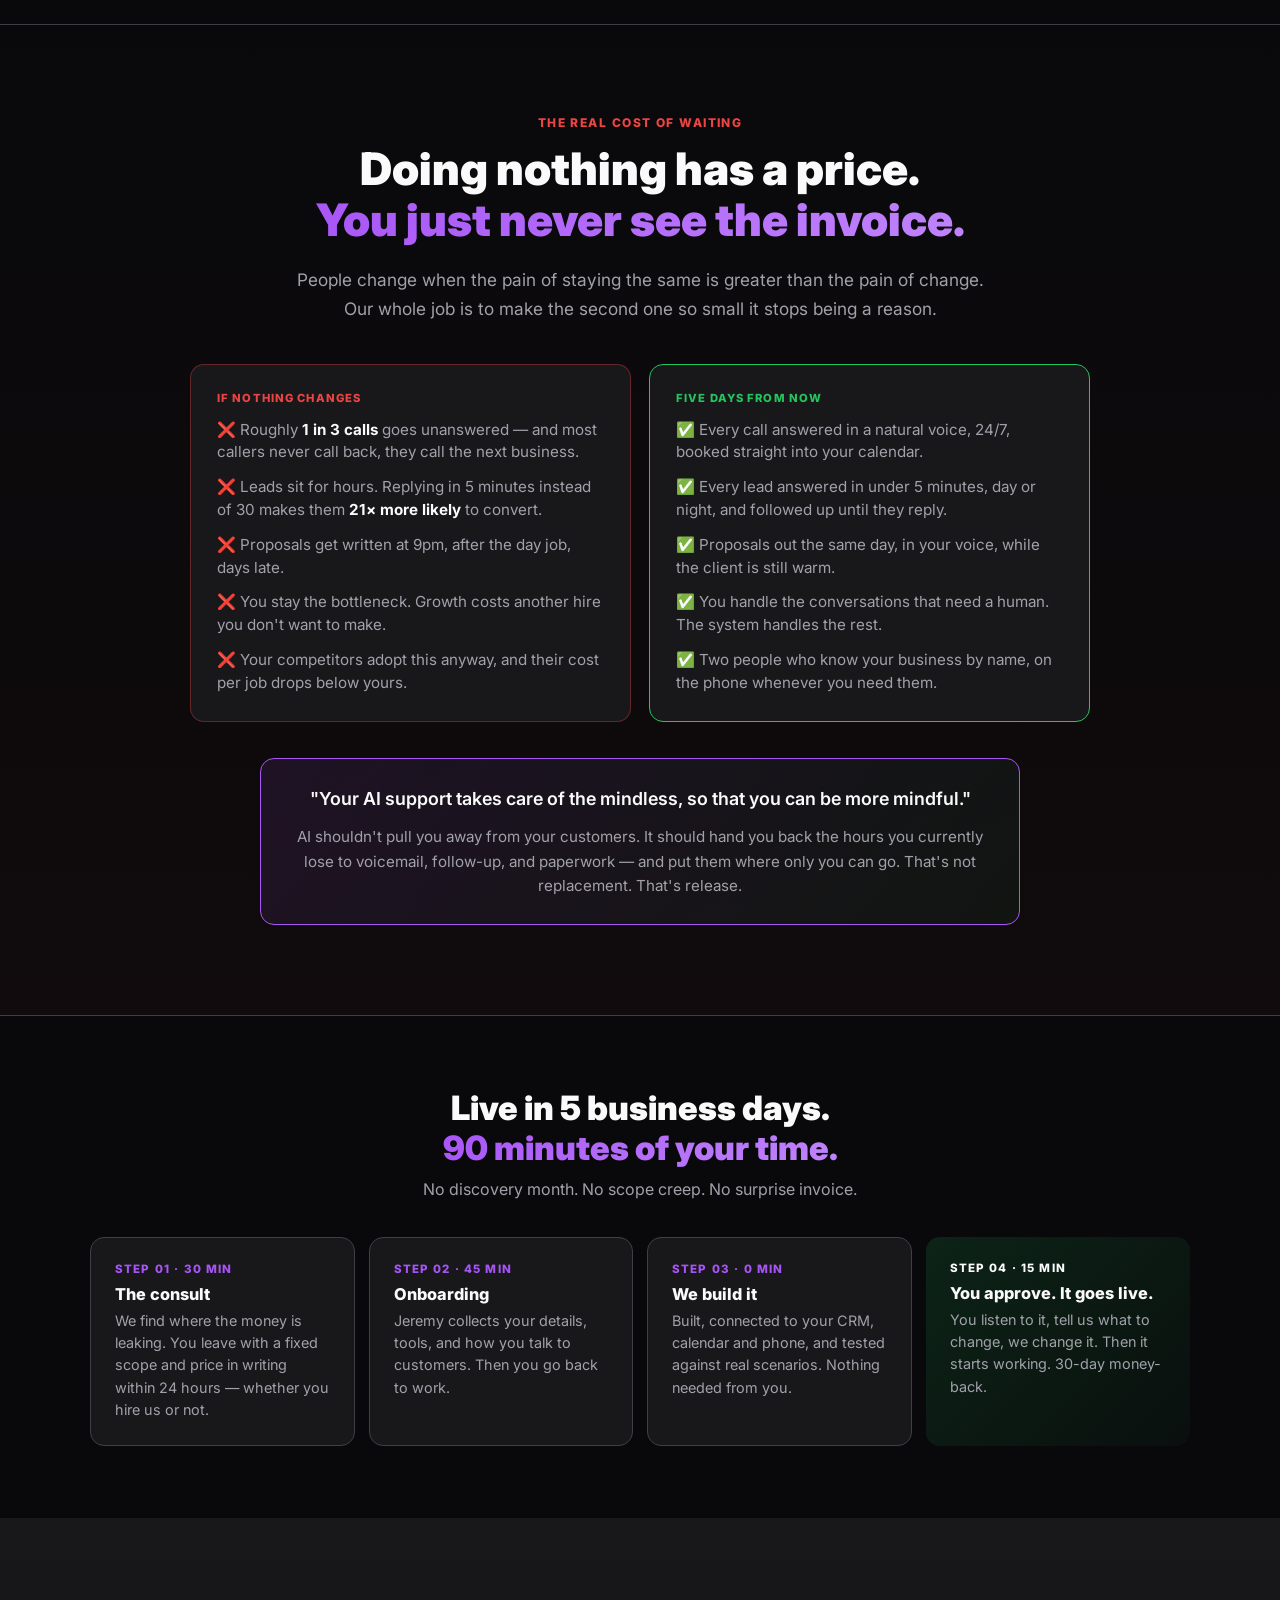
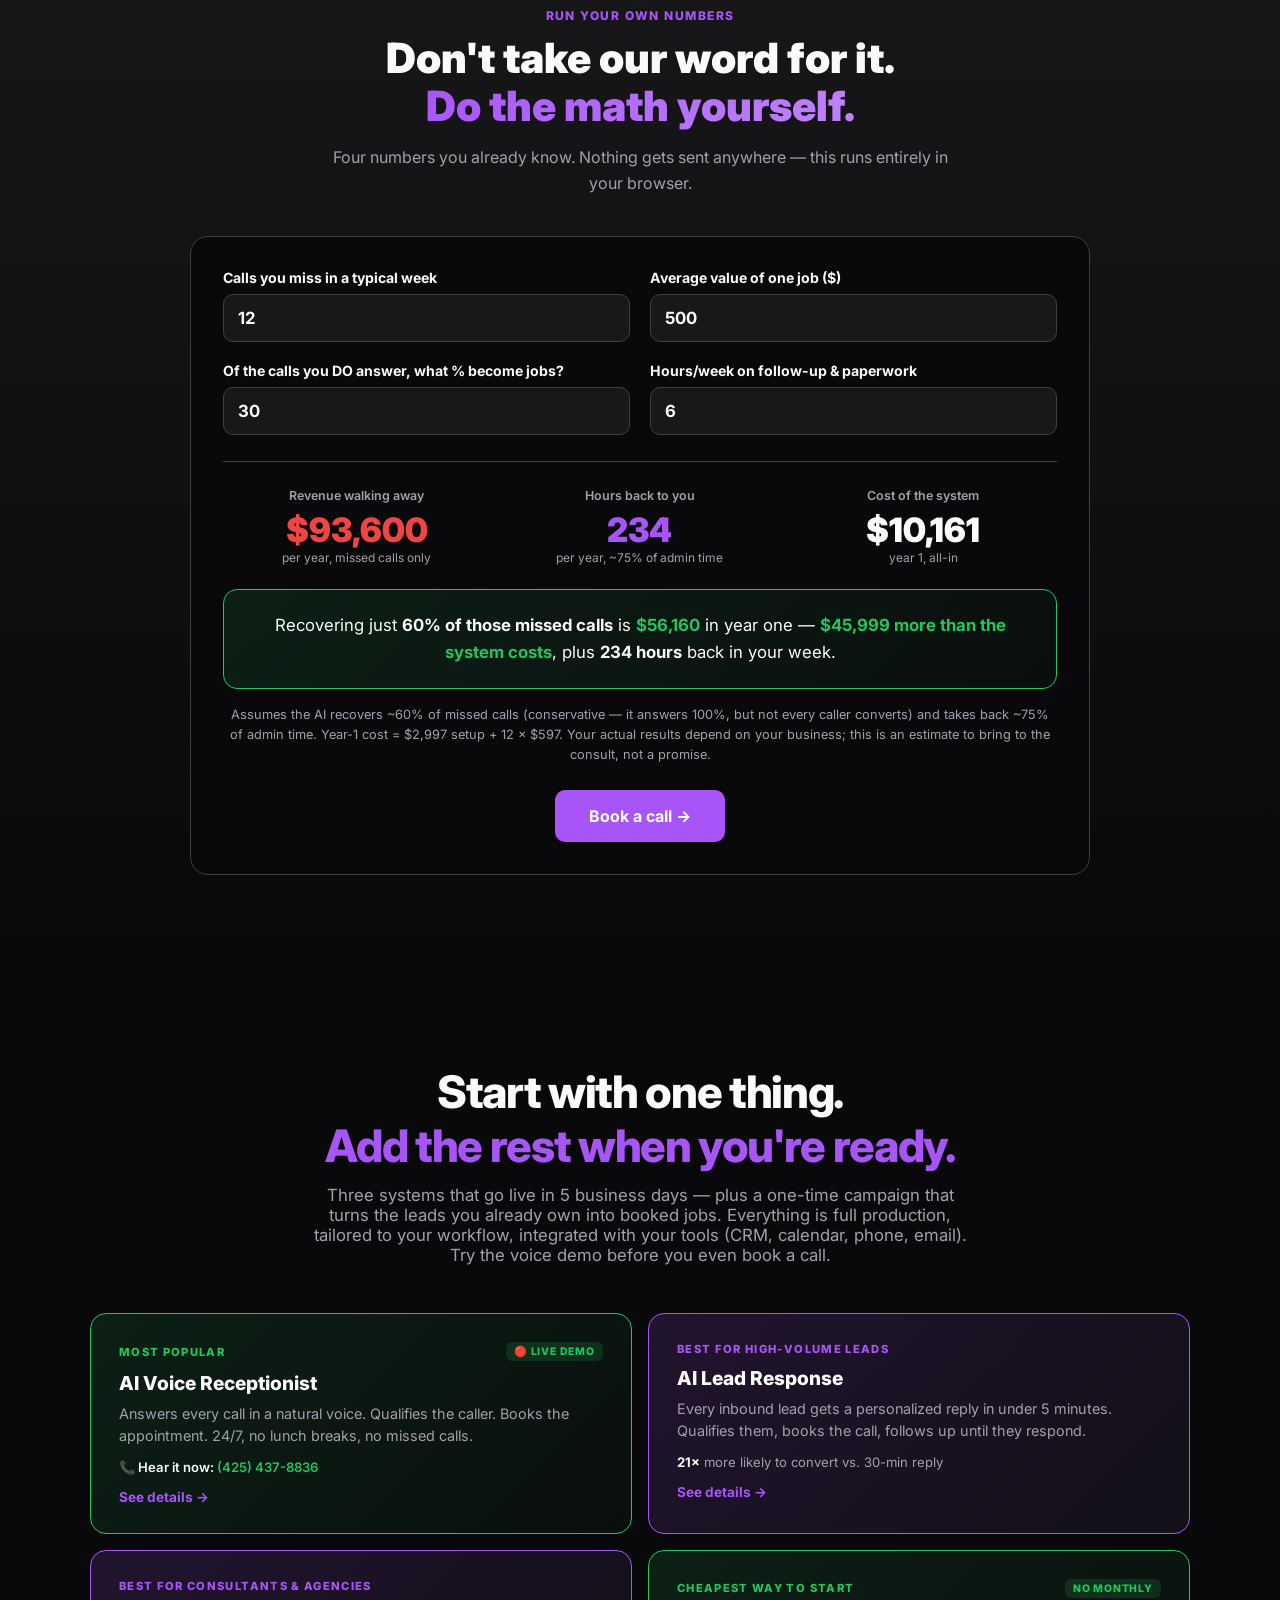
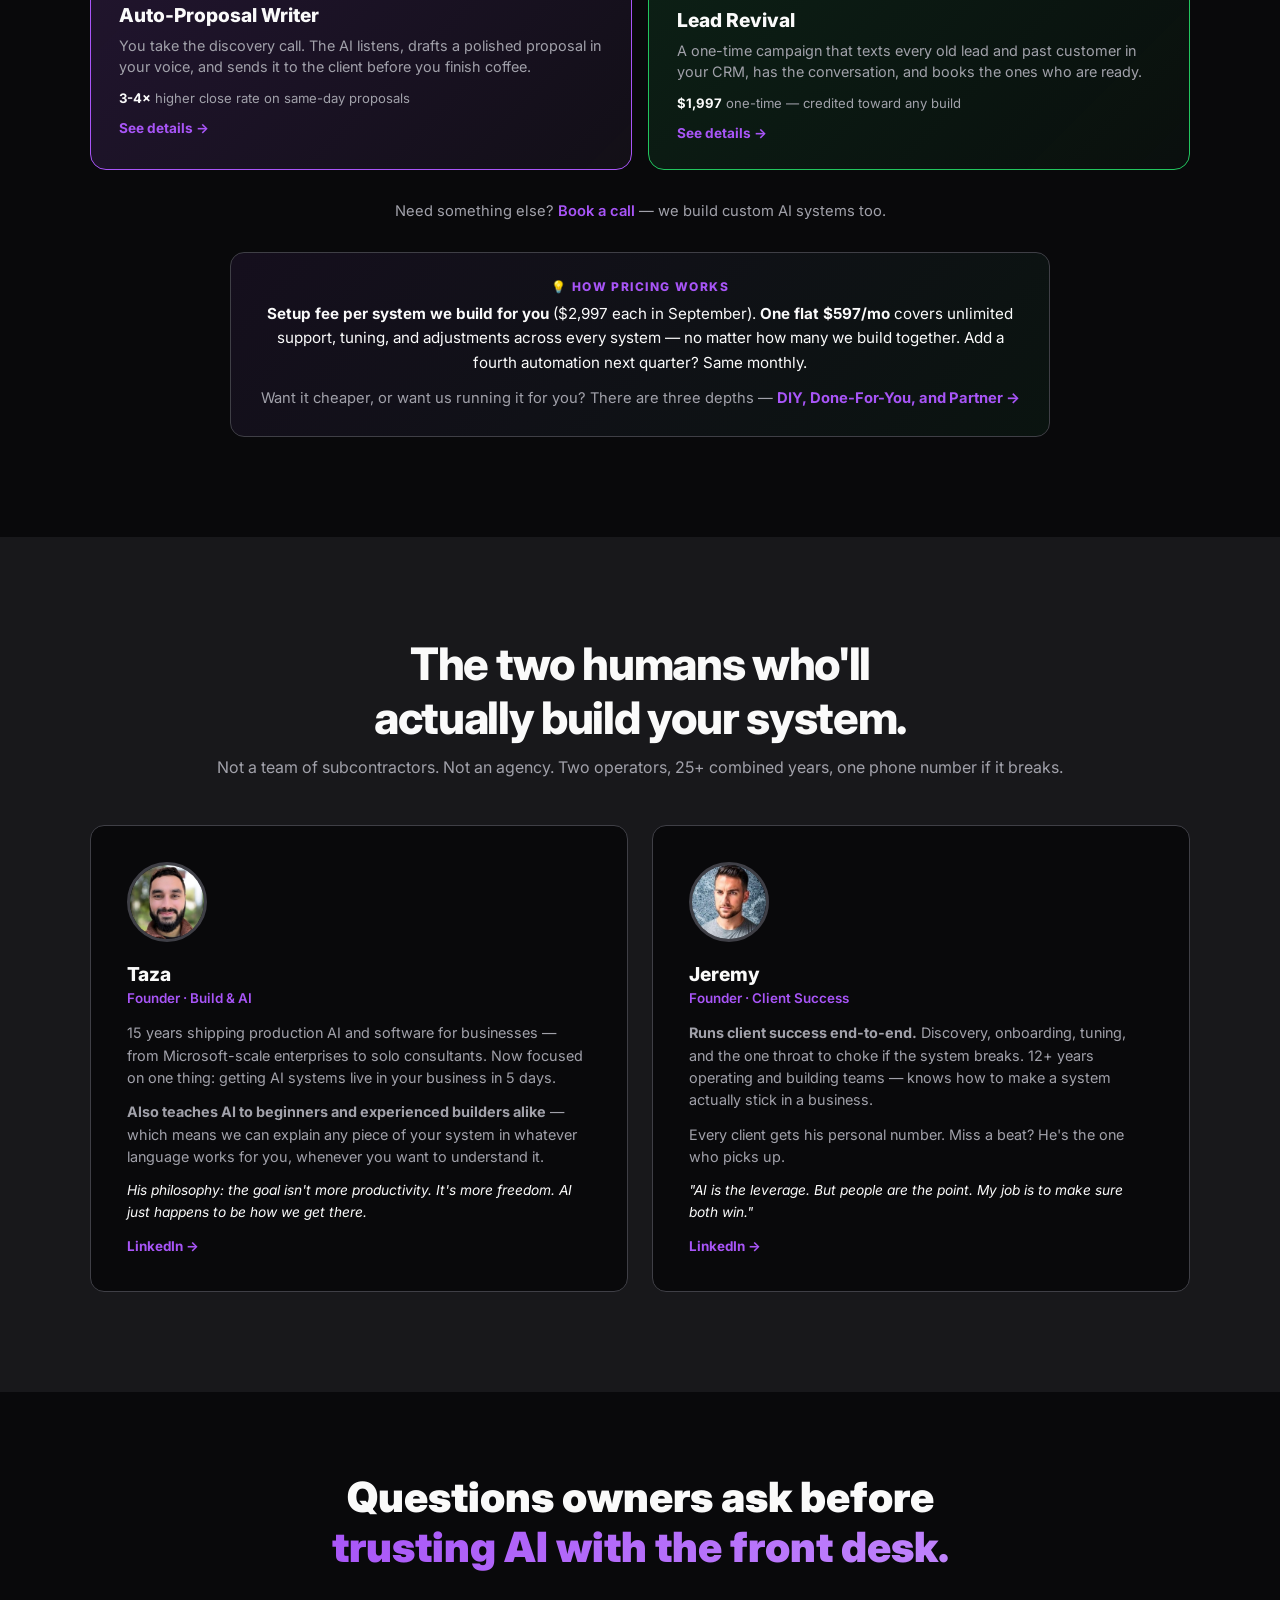
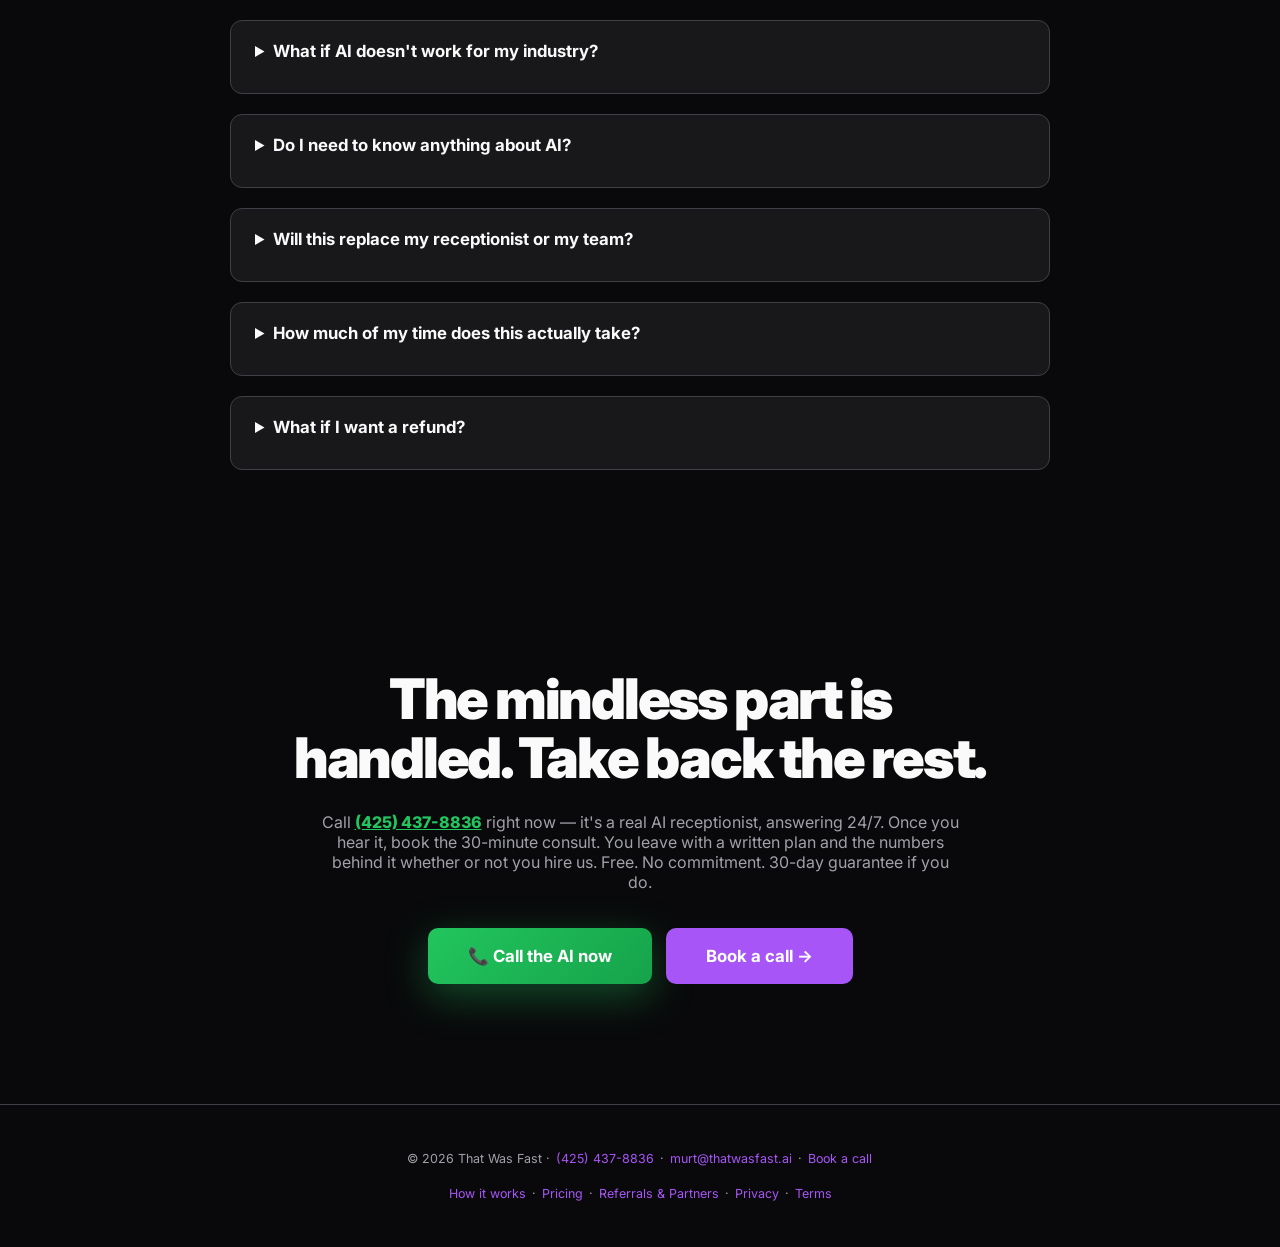
==== commit 3ee7ce1b: "Homepage: cut proof, partnership, industries, and logo-bar sections; drop footer tagline; demote cap" ====
--- a/index.html
+++ b/index.html
@@ -422,8 +422,7 @@
 <!-- MULTIPLICATION -->
 <section style="padding:74px 24px;border-top:1px solid var(--border);background:linear-gradient(180deg,var(--bg),var(--surface))">
 <div style="max-width:var(--max);margin:0 auto">
-<h2 style="text-align:center;font-size:clamp(1.6rem,3.4vw,2.3rem);font-weight:900;line-height:1.2;margin-bottom:12px">Your business is capped<br>by one number: <span style="background:linear-gradient(135deg,var(--gold),var(--gold2));-webkit-background-clip:text;-webkit-text-fill-color:transparent;background-clip:text">your hours.</span></h2>
-<p style="text-align:center;color:var(--muted);font-size:1.02rem;max-width:660px;margin:0 auto 40px;line-height:1.65">You can work harder. You can hire — slowly, expensively, and hope they stick. Or you can put the repeatable parts of your job into systems that run as many copies of you as the work demands, without you.</p>
+<p style="text-align:center;color:var(--muted);font-size:1.02rem;max-width:660px;margin:0 auto 40px;line-height:1.65">Your business is capped by one number: <strong style="color:var(--text)">your hours.</strong> You can work harder, or you can put the repeatable parts of your job into systems that run as many copies of you as the work demands.</p>
 <div style="display:grid;grid-template-columns:repeat(5,1fr);gap:12px" class="mult-grid">
 <div style="background:var(--surface);border:1px solid var(--border);border-top:3px solid var(--gold);border-radius:14px;padding:22px 18px;text-align:center">
 <div style="font-size:1.6rem;font-weight:900;color:var(--gold);margin-bottom:8px">TIME</div>
@@ -683,19 +682,7 @@
 </div>
 </section>
 
-<section style="padding:70px 24px;border-top:1px solid var(--border)">
-<div style="max-width:900px;margin:0 auto;text-align:center">
-<h2 style="font-size:clamp(1.5rem,3.2vw,2.1rem);font-weight:900;line-height:1.2;margin-bottom:12px">We don't hand you software<br>and disappear.</h2>
-<p style="color:var(--muted);font-size:1.02rem;line-height:1.65;max-width:660px;margin:0 auto 30px">AI is the biggest change of our lifetime. It should feel like superpowers, not homework. We build the systems, explain any piece of them in whatever language works for you — total beginner or already fluent — and keep automating the tedious parts as you grow.</p>
-<div style="display:grid;grid-template-columns:repeat(4,1fr);gap:12px;text-align:left" class="mult-grid">
-<div style="background:var(--surface);border:1px solid var(--border);border-radius:12px;padding:18px"><div style="font-size:1.3rem;margin-bottom:6px">🎓</div><div style="font-weight:700;font-size:.95rem;margin-bottom:4px">Meet you where you are</div><div style="font-size:.85rem;color:var(--muted);line-height:1.5">No jargon unless you want it.</div></div>
-<div style="background:var(--surface);border:1px solid var(--border);border-radius:12px;padding:18px"><div style="font-size:1.3rem;margin-bottom:6px">📞</div><div style="font-weight:700;font-size:.95rem;margin-bottom:4px">Unlimited support calls</div><div style="font-size:.85rem;color:var(--muted);line-height:1.5">Included in the flat monthly.</div></div>
-<div style="background:var(--surface);border:1px solid var(--border);border-radius:12px;padding:18px"><div style="font-size:1.3rem;margin-bottom:6px">🔧</div><div style="font-weight:700;font-size:.95rem;margin-bottom:4px">Grow as you grow</div><div style="font-size:.85rem;color:var(--muted);line-height:1.5">Add systems anytime, same monthly.</div></div>
-<div style="background:var(--surface);border:1px solid var(--border);border-radius:12px;padding:18px"><div style="font-size:1.3rem;margin-bottom:6px">🤝</div><div style="font-weight:700;font-size:.95rem;margin-bottom:4px">One number if it breaks</div><div style="font-size:.85rem;color:var(--muted);line-height:1.5">Jeremy's cell. Not a ticket queue.</div></div>
-</div>
-<p style="margin-top:26px;font-size:1.05rem;font-weight:600;color:var(--text)">The goal isn't more productivity. It's more freedom.</p>
-</div>
-</section>
+
 
 <style>@media(max-width:640px){.partner-grid{grid-template-columns:1fr !important}}</style>
 
@@ -706,57 +693,7 @@
 <style>@media(max-width:800px){.ref-grid{grid-template-columns:1fr !important}}</style>
 
 <!-- PROOF WITHOUT LOGOS -->
-<section style="padding:90px 24px;background:var(--surface);border-top:1px solid var(--border)">
-<div style="max-width:var(--max);margin:0 auto">
-<div style="text-align:center;margin-bottom:42px">
-<div style="font-size:.75rem;font-weight:800;color:var(--gold);letter-spacing:.12em;text-transform:uppercase;margin-bottom:12px">Proof you can check yourself</div>
-<h2 style="font-size:clamp(1.8rem,3.8vw,2.6rem);font-weight:900;line-height:1.15;margin-bottom:16px">We'd rather show you<br><span style="background:linear-gradient(135deg,var(--gold),var(--gold2));-webkit-background-clip:text;-webkit-text-fill-color:transparent;background-clip:text">than tell you.</span></h2>
-<p style="font-size:1.02rem;color:var(--muted);max-width:680px;margin:0 auto;line-height:1.65">Anyone can put five-star quotes on a website. You can't verify those. You <em>can</em> verify a phone number that answers, so that's what we lead with.</p>
-</div>
-
-<div style="display:grid;grid-template-columns:1fr 1fr;gap:18px" class="proof-grid">
-
-<div style="background:linear-gradient(135deg,rgba(34,197,94,.12),rgba(22,163,74,.03));border:1px solid #22c55e;border-radius:16px;padding:30px">
-<div style="font-size:.7rem;font-weight:800;color:#22c55e;letter-spacing:.12em;text-transform:uppercase;margin-bottom:12px">Test it right now</div>
-<h3 style="font-size:1.25rem;font-weight:800;margin-bottom:10px">Call the AI and try to break it.</h3>
-<p style="font-size:.94rem;color:var(--muted);line-height:1.6;margin-bottom:16px">Sarah isn't a scripted demo — she's our real receptionist, answering our real line 24/7. Don't be polite with her; here's what we'd try:</p>
-<div style="font-size:.9rem;color:var(--muted);line-height:1.95;margin-bottom:20px">
-<div>1. <strong style="color:var(--text)">Interrupt her mid-sentence.</strong> See if she recovers like a person would.</div>
-<div>2. <strong style="color:var(--text)">Ask what it costs.</strong> She quotes our real prices, same as this page.</div>
-<div>3. <strong style="color:var(--text)">Grill her on the details.</strong> Referral tiers, the guarantee, cancelling after month three.</div>
-<div>4. <strong style="color:var(--text)">Try to make her guess.</strong> She'll refuse and offer you Taza instead of inventing an answer.</div>
-<div>5. <strong style="color:var(--text)">Book the consult.</strong> It's real — it lands on Taza's calendar and you'll get the email.</div>
-</div>
-<a href="tel:+14254378836" class="btn-primary" style="display:inline-block;background:linear-gradient(135deg,#22c55e,#16a34a);font-size:1rem;padding:15px 30px">📞 Call the AI now</a>
-</div>
-
-<div style="display:flex;flex-direction:column;gap:18px">
-<div style="background:var(--bg);border:1px solid var(--border);border-radius:16px;padding:26px">
-<div style="font-size:1.4rem;margin-bottom:8px">🔍</div>
-<h3 style="font-size:1.1rem;font-weight:800;margin-bottom:6px">You see the whole build, not a black box</h3>
-<p style="font-size:.92rem;color:var(--muted);line-height:1.6">Every prompt, every integration, every decision the system makes is visible to you and explained in plain English whenever you ask. No "proprietary secret sauce" hand-waving.</p>
-</div>
-<div style="background:var(--bg);border:1px solid var(--border);border-radius:16px;padding:26px">
-<div style="font-size:1.4rem;margin-bottom:8px">🔑</div>
-<h3 style="font-size:1.1rem;font-weight:800;margin-bottom:6px">It runs on your accounts, not ours</h3>
-<p style="font-size:.92rem;color:var(--muted);line-height:1.6">Your phone number, your OpenAI and Vapi accounts, your CRM, your data. Cancel us and the system keeps running. We can't hold your business hostage — by design.</p>
-</div>
-<div style="background:var(--bg);border:1px solid var(--border);border-radius:16px;padding:26px">
-<div style="font-size:1.4rem;margin-bottom:8px">📋</div>
-<h3 style="font-size:1.1rem;font-weight:800;margin-bottom:6px">Fixed scope and price, in writing, before anything starts</h3>
-<p style="font-size:.92rem;color:var(--muted);line-height:1.6">One working call, then a written one-pager within 24 hours: what we build, what it connects to, what it costs, when it's live. No discovery month, no scope creep, no surprise invoice.</p>
-</div>
-<div style="background:var(--bg);border:1px solid var(--border);border-radius:16px;padding:26px">
-<div style="font-size:1.4rem;margin-bottom:8px">🛡️</div>
-<h3 style="font-size:1.1rem;font-weight:800;margin-bottom:6px">We carry the risk for the first 30 days</h3>
-<p style="font-size:.92rem;color:var(--muted);line-height:1.6">Not seeing measurable results in the first month? We refund the setup fee. We'd rather return money than have you tell other owners it didn't work.</p>
-</div>
-</div>
-
-</div>
-</div>
-</section>
-<style>@media(max-width:850px){.proof-grid{grid-template-columns:1fr !important}}</style>
+
 
 <section class="team" id="team">
 <div class="team-inner">
@@ -786,28 +723,9 @@
 </div>
 </section>
 
-<section style="padding:60px 24px;background:var(--surface);border-top:1px solid var(--border);border-bottom:1px solid var(--border)">
-<div style="max-width:960px;margin:0 auto;text-align:center">
-<div style="font-size:.75rem;font-weight:800;color:var(--gold);letter-spacing:.12em;text-transform:uppercase;margin-bottom:16px">Built for service businesses like yours</div>
-<p style="font-size:1.05rem;color:var(--text);line-height:1.7;max-width:820px;margin:0 auto"><strong>HVAC · Plumbing · Electrical · Dental · Med Spas · Chiropractic · Law Firms · Cleaning · Salons · Home Services · Consultants · Agencies</strong></p>
-<p style="font-size:.9rem;color:var(--muted);margin-top:12px">If your business runs on inbound calls, leads, or proposals — we've built the system for it.</p>
-</div>
-</section>
-
-<section style="padding:50px 24px;background:var(--surface);border-top:1px solid var(--border);border-bottom:1px solid var(--border)">
-<div style="max-width:960px;margin:0 auto;text-align:center">
-<div style="font-size:.72rem;font-weight:800;color:var(--muted);letter-spacing:.12em;text-transform:uppercase;margin-bottom:20px">Built on the same infrastructure the world's biggest companies use</div>
-<div style="display:flex;justify-content:center;align-items:center;gap:36px;flex-wrap:wrap;opacity:.72">
-<span style="font-size:1.05rem;font-weight:800;color:var(--text)">OpenAI</span>
-<span style="font-size:1.05rem;font-weight:800;color:var(--text)">Anthropic</span>
-<span style="font-size:1.05rem;font-weight:800;color:var(--text)">Vapi</span>
-<span style="font-size:1.05rem;font-weight:800;color:var(--text)">Cloudflare</span>
-<span style="font-size:1.05rem;font-weight:800;color:var(--text)">Cal.com</span>
-<span style="font-size:1.05rem;font-weight:800;color:var(--text)">Google</span>
-</div>
-<p style="margin-top:24px;font-size:.9rem;color:var(--muted)">Founding team shipped production AI at Microsoft-scale. Same discipline, applied to your business.</p>
-</div>
-</section>
+
+
+
 
 <section style="padding:80px 24px" id="faq">
 <div style="max-width:820px;margin:0 auto">
@@ -855,7 +773,6 @@
 
 <footer>
 <p>&copy; <span id="twf-year">2026</span> That Was Fast &middot; <a href="tel:+14254378836">(425) 437-8836</a> &middot; <a href="mailto:murt@thatwasfast.ai">murt@thatwasfast.ai</a> &middot; <a href="https://cal.com/thatwasfast/30min" target="_blank" rel="noopener">Book a call</a></p>
-<p style="margin-top:10px;font-size:.8rem;color:var(--text)">AI systems for service businesses. Answer every call. Reply to every lead. Send proposals same-day.</p>
 <p style="margin-top:8px;font-size:.78rem"><a href="#how">How it works</a> &middot; <a href="/pricing/">Pricing</a> &middot; <a href="/pricing/#referrals">Referrals &amp; Partners</a> &middot; <a href="/privacy/">Privacy</a> &middot; <a href="/terms/">Terms</a></p>
 <script>document.getElementById('twf-year').textContent = new Date().getFullYear();</script>
 </footer>
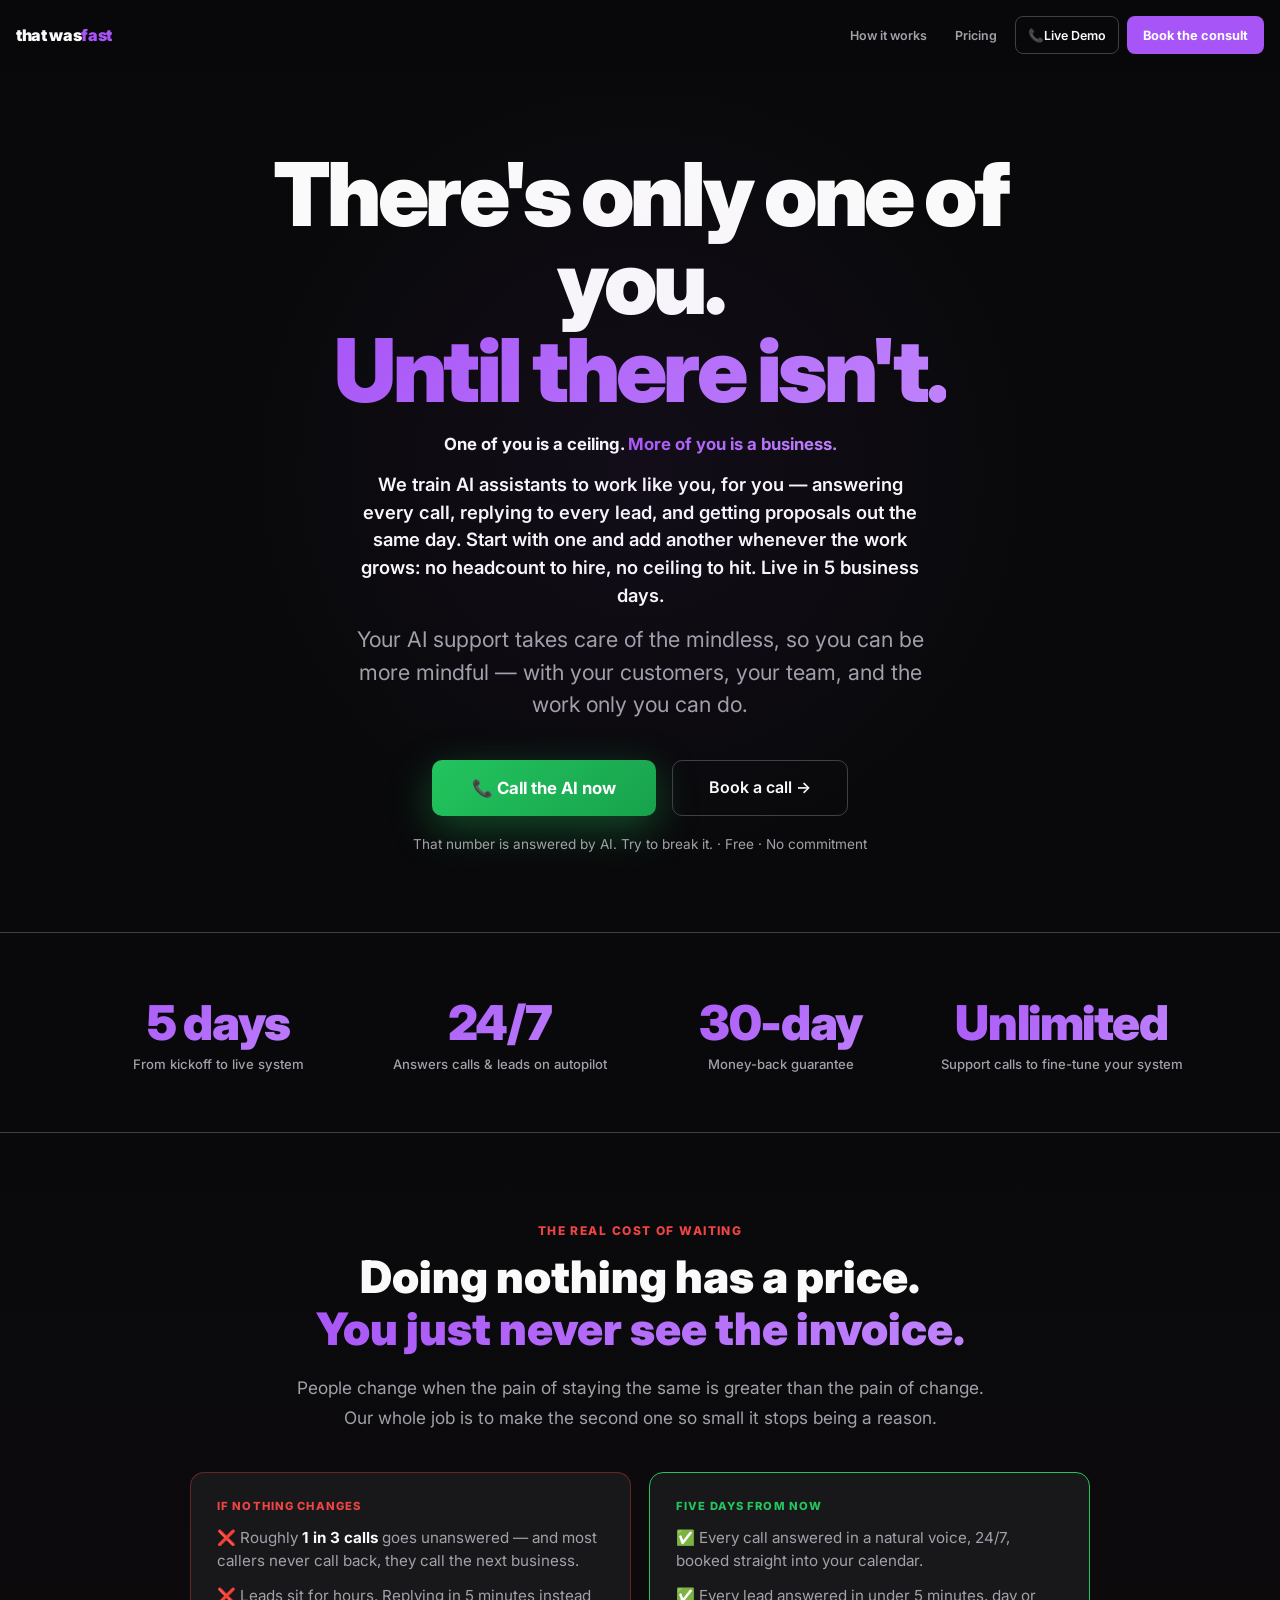
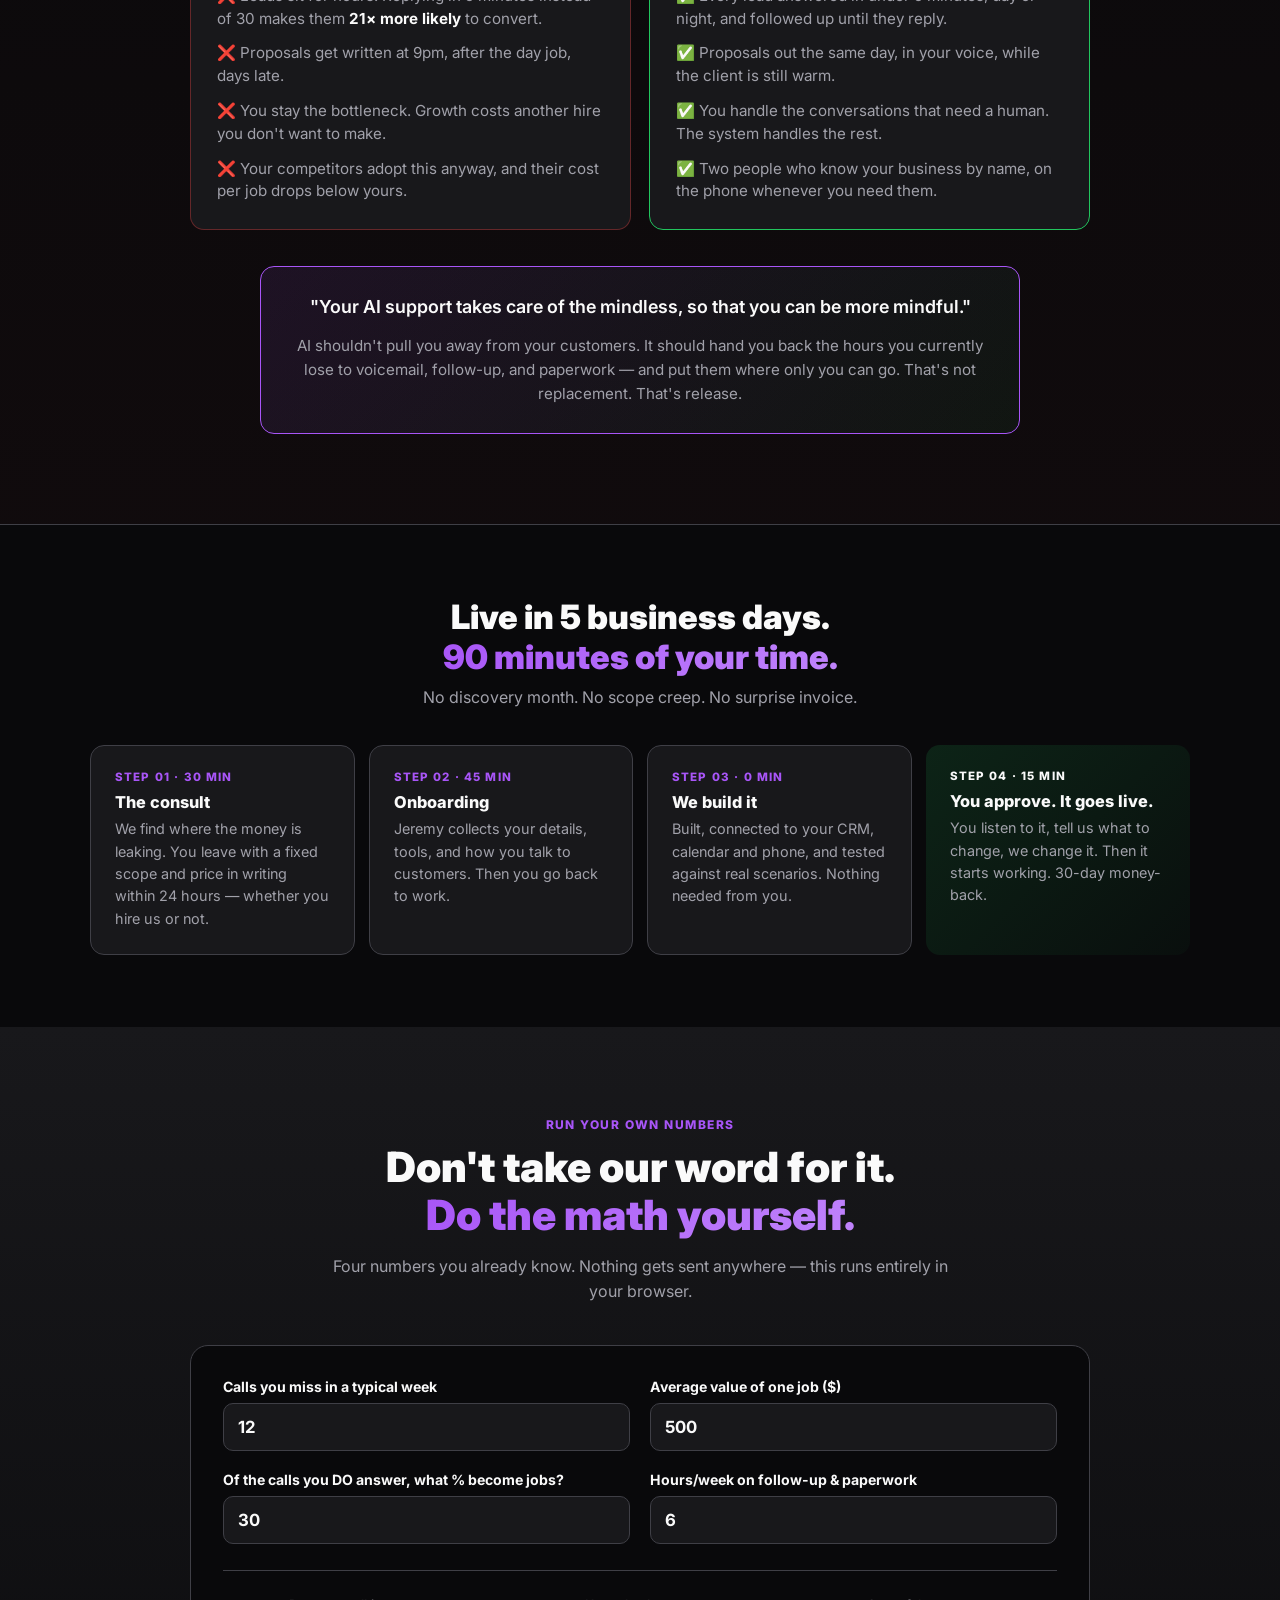
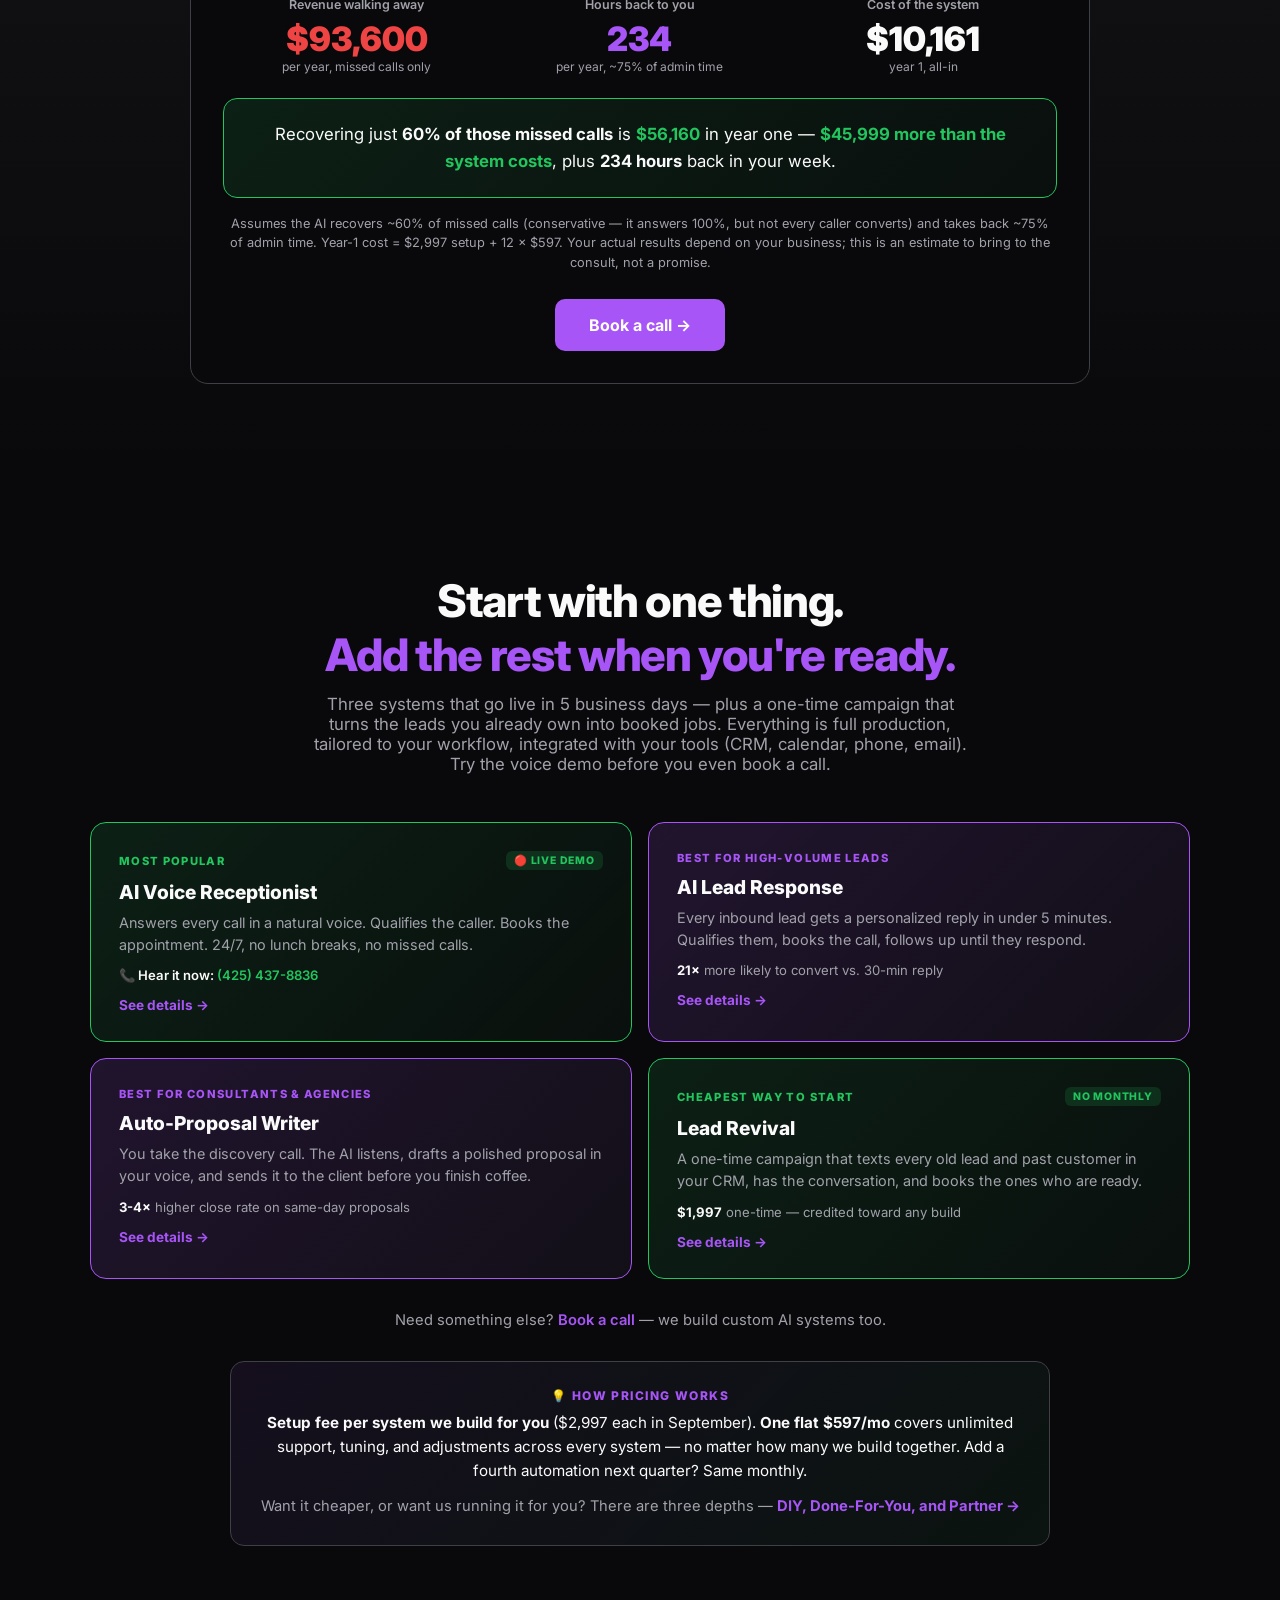
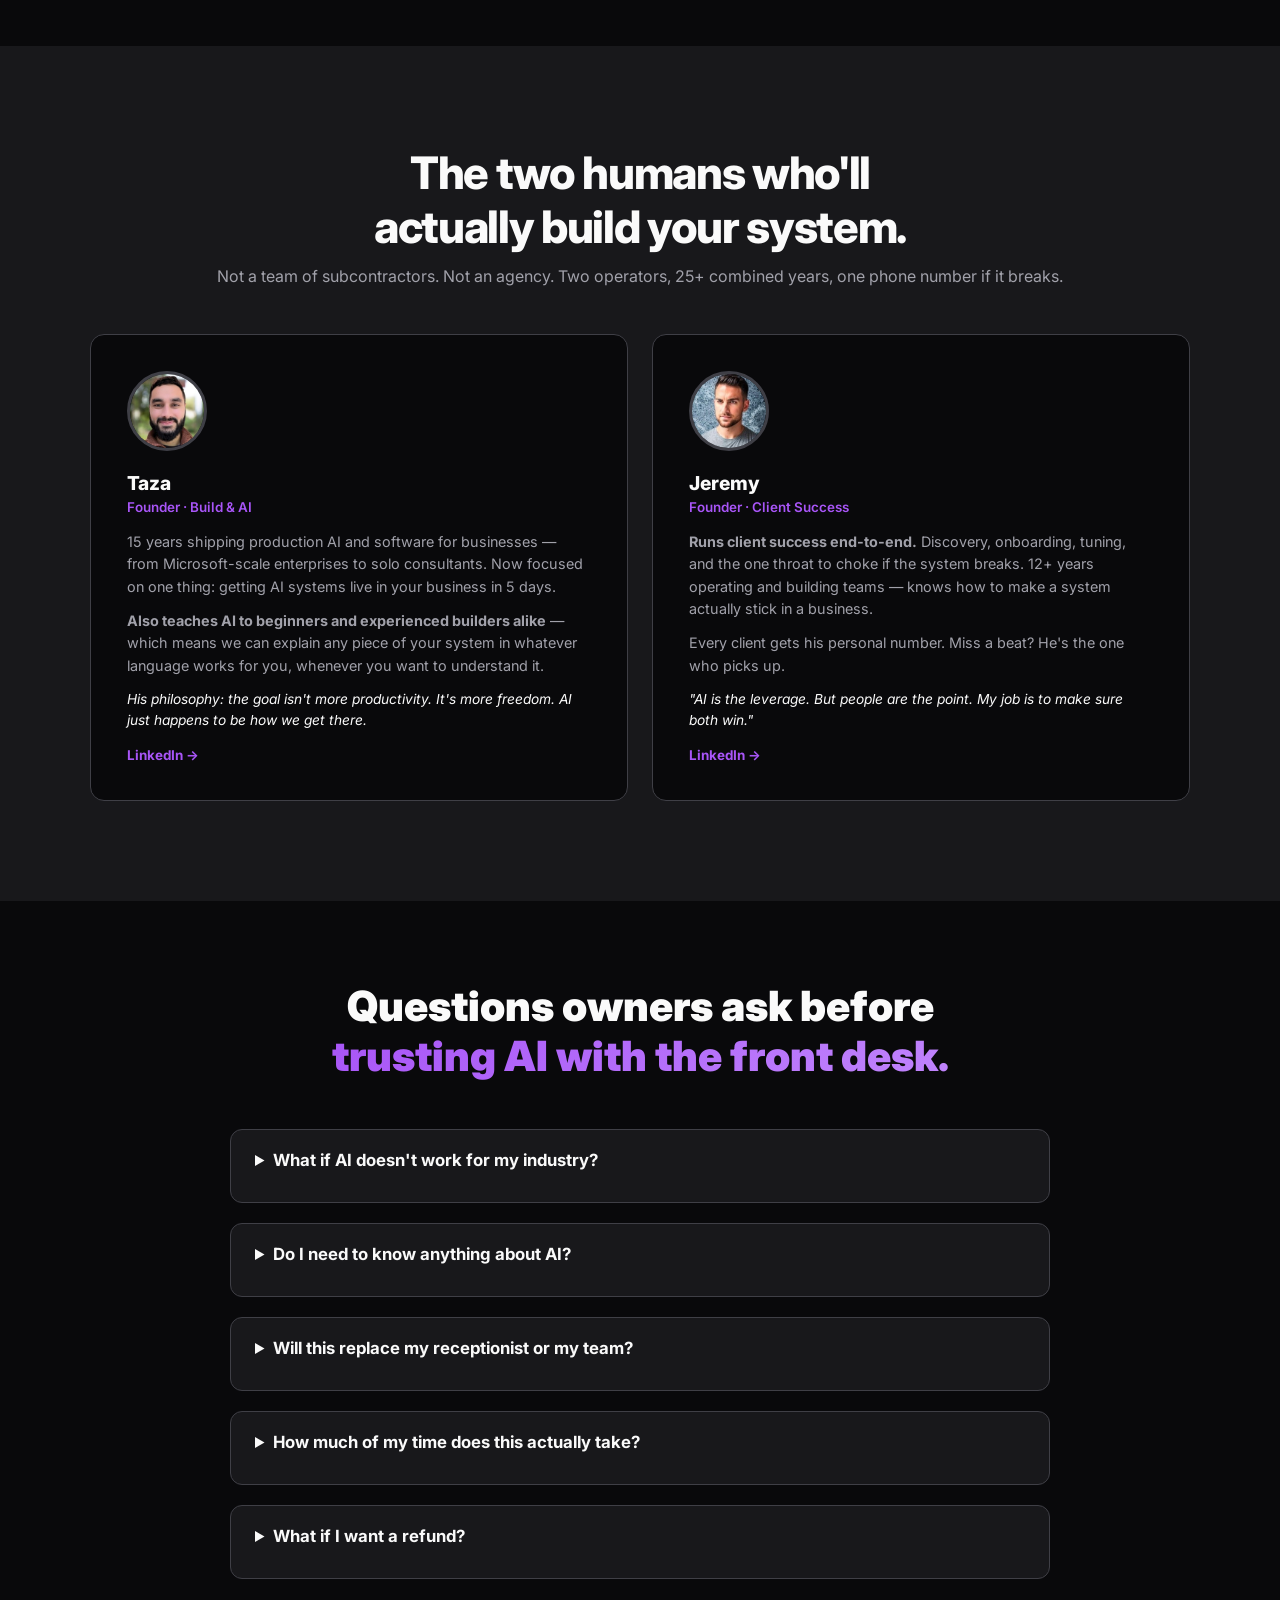
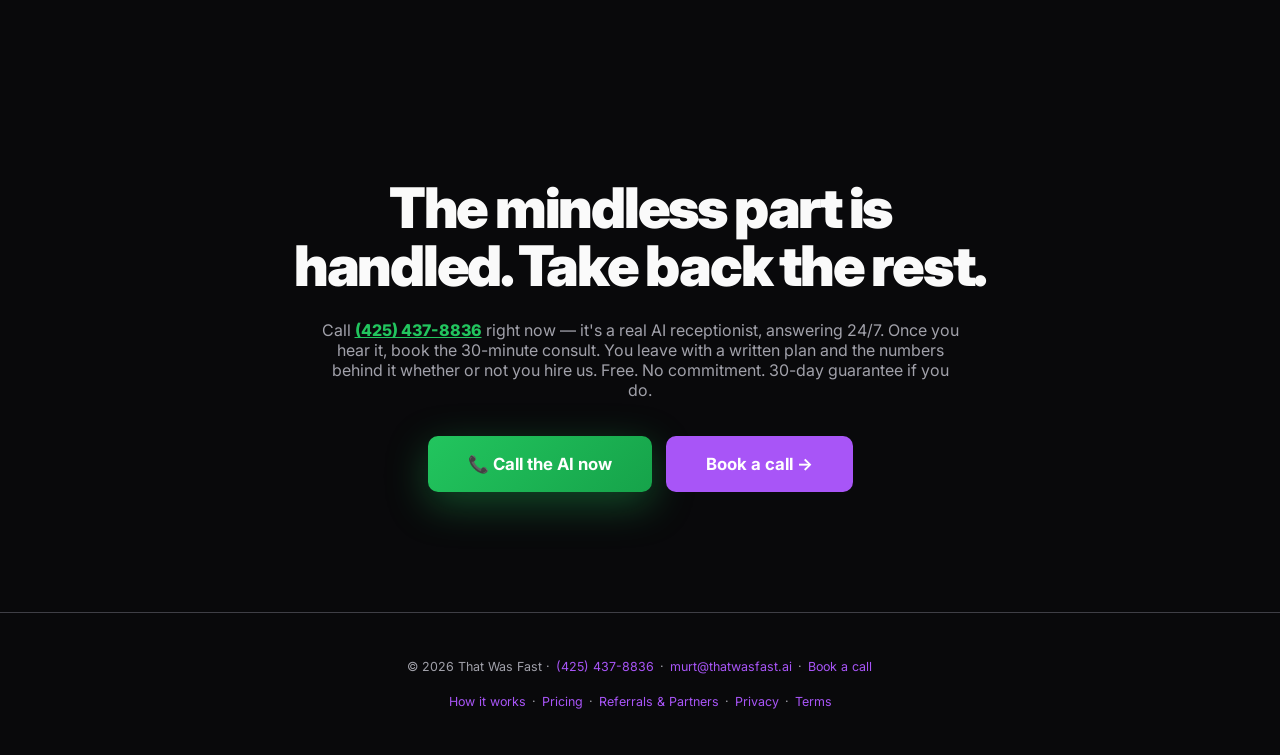
==== commit f5434cba: "Homepage: delete the multiplication section, fold its thesis into the hero (ceiling/business kicker " ====
--- a/index.html
+++ b/index.html
@@ -371,9 +371,8 @@
 })();
 </script>
 <style>
-@media(max-width:1000px){.mult-grid{grid-template-columns:repeat(3,1fr) !important}.how-grid{grid-template-columns:repeat(2,1fr) !important}}
-@media(max-width:720px){.mult-grid{grid-template-columns:repeat(2,1fr) !important}}
-@media(max-width:560px){.mult-grid{grid-template-columns:1fr !important}.how-grid{grid-template-columns:1fr !important}}
+@media(max-width:1000px){.how-grid{grid-template-columns:repeat(2,1fr) !important}}
+@media(max-width:560px){.how-grid{grid-template-columns:1fr !important}}
 </style>
 </head>
 <body>
@@ -410,7 +409,8 @@
 
 <section class="hero">
 <h1>There's only one of you.<br><span style="background:linear-gradient(135deg,var(--gold),var(--gold2));-webkit-background-clip:text;-webkit-text-fill-color:transparent;background-clip:text">Until there isn't.</span></h1>
-<p class="hero-sub" style="font-weight:600;color:var(--text);margin-top:20px;font-size:1.15rem">We train AI assistants to work like you, for you — answering every call, replying to every lead, and getting proposals out the same day. Add another whenever the work grows. Live in 5 business days.</p>
+<p class="hero-sub" style="margin-top:18px;font-size:1.05rem;font-weight:700;color:var(--text)">One of you is a ceiling. <span style="background:linear-gradient(135deg,var(--gold),var(--gold2));-webkit-background-clip:text;-webkit-text-fill-color:transparent;background-clip:text">More of you is a business.</span></p>
+<p class="hero-sub" style="font-weight:600;color:var(--text);margin-top:14px;font-size:1.15rem">We train AI assistants to work like you, for you — answering every call, replying to every lead, and getting proposals out the same day. Start with one and add another whenever the work grows: no headcount to hire, no ceiling to hit. Live in 5 business days.</p>
 <p class="hero-sub" style="margin-top:14px">Your AI support takes care of the mindless, so you can be more mindful — with your customers, your team, and the work only you can do.</p>
 <div class="hero-cta-row">
 <a href="tel:+14254378836" onclick="if(window.gtag)gtag('event','demo_call',{page:'home',source:'hero'});if(window.twfCapiSend)twfCapiSend('Contact',{content_name:'Demo Call',content_category:'home'});" class="btn-primary" style="background:linear-gradient(135deg,#22c55e,#16a34a);box-shadow:0 12px 40px rgba(34,197,94,.35);font-size:1.05rem;padding:18px 40px">📞 Call the AI now</a>
@@ -419,36 +419,6 @@
 <p style="margin-top:20px;font-size:.85rem;color:var(--muted)">That number is answered by AI. Try to break it. · Free · No commitment</p>
 </section>
 
-<!-- MULTIPLICATION -->
-<section style="padding:74px 24px;border-top:1px solid var(--border);background:linear-gradient(180deg,var(--bg),var(--surface))">
-<div style="max-width:var(--max);margin:0 auto">
-<p style="text-align:center;color:var(--muted);font-size:1.02rem;max-width:660px;margin:0 auto 40px;line-height:1.65">Your business is capped by one number: <strong style="color:var(--text)">your hours.</strong> You can work harder, or you can put the repeatable parts of your job into systems that run as many copies of you as the work demands.</p>
-<div style="display:grid;grid-template-columns:repeat(5,1fr);gap:12px" class="mult-grid">
-<div style="background:var(--surface);border:1px solid var(--border);border-top:3px solid var(--gold);border-radius:14px;padding:22px 18px;text-align:center">
-<div style="font-size:1.6rem;font-weight:900;color:var(--gold);margin-bottom:8px">TIME</div>
-<div style="font-size:.88rem;color:var(--muted);line-height:1.5">The hours you spend on calls, follow-ups, and paperwork come back to you.</div>
-</div>
-<div style="background:var(--surface);border:1px solid var(--border);border-top:3px solid var(--gold);border-radius:14px;padding:22px 18px;text-align:center">
-<div style="font-size:1.6rem;font-weight:900;color:var(--gold);margin-bottom:8px">EFFORT</div>
-<div style="font-size:.88rem;color:var(--muted);line-height:1.5">Built once, it runs every day after — nights, weekends, holidays.</div>
-</div>
-<div style="background:var(--surface);border:1px solid var(--border);border-top:3px solid var(--gold);border-radius:14px;padding:22px 18px;text-align:center">
-<div style="font-size:1.6rem;font-weight:900;color:var(--gold);margin-bottom:8px">SPEED</div>
-<div style="font-size:.88rem;color:var(--muted);line-height:1.5">Every lead answered in seconds instead of hours. First to reply usually wins.</div>
-</div>
-<div style="background:var(--surface);border:1px solid var(--border);border-top:3px solid var(--gold);border-radius:14px;padding:22px 18px;text-align:center">
-<div style="font-size:1.6rem;font-weight:900;color:var(--gold);margin-bottom:8px">REACH</div>
-<div style="font-size:.88rem;color:var(--muted);line-height:1.5">Thousands of conversations at once. You couldn't dial that many in a year.</div>
-</div>
-<div style="background:linear-gradient(135deg,rgba(168,85,247,.16),rgba(192,132,252,.05));border:1px solid var(--gold);border-radius:14px;padding:22px 18px;text-align:center">
-<div style="font-size:1.6rem;font-weight:900;color:var(--gold2);margin-bottom:8px">IMPACT</div>
-<div style="font-size:.88rem;color:var(--text);line-height:1.5">More customers served, better — which is why you started this.</div>
-</div>
-</div>
-<p style="text-align:center;margin-top:34px;font-size:1.05rem;color:var(--text);font-weight:600">One of you is a ceiling. More of you is a business.</p>
-<p style="text-align:center;margin-top:10px;font-size:.95rem;color:var(--muted);max-width:620px;margin-left:auto;margin-right:auto;line-height:1.6">Start with one. Add another when the work grows. <strong style="color:var(--text)">There is no headcount to hire and no ceiling to hit</strong> — the same system that answers ten calls answers ten thousand.</p>
-</div>
-</section>
 
 <section class="stats">
 <div class="stats-inner">
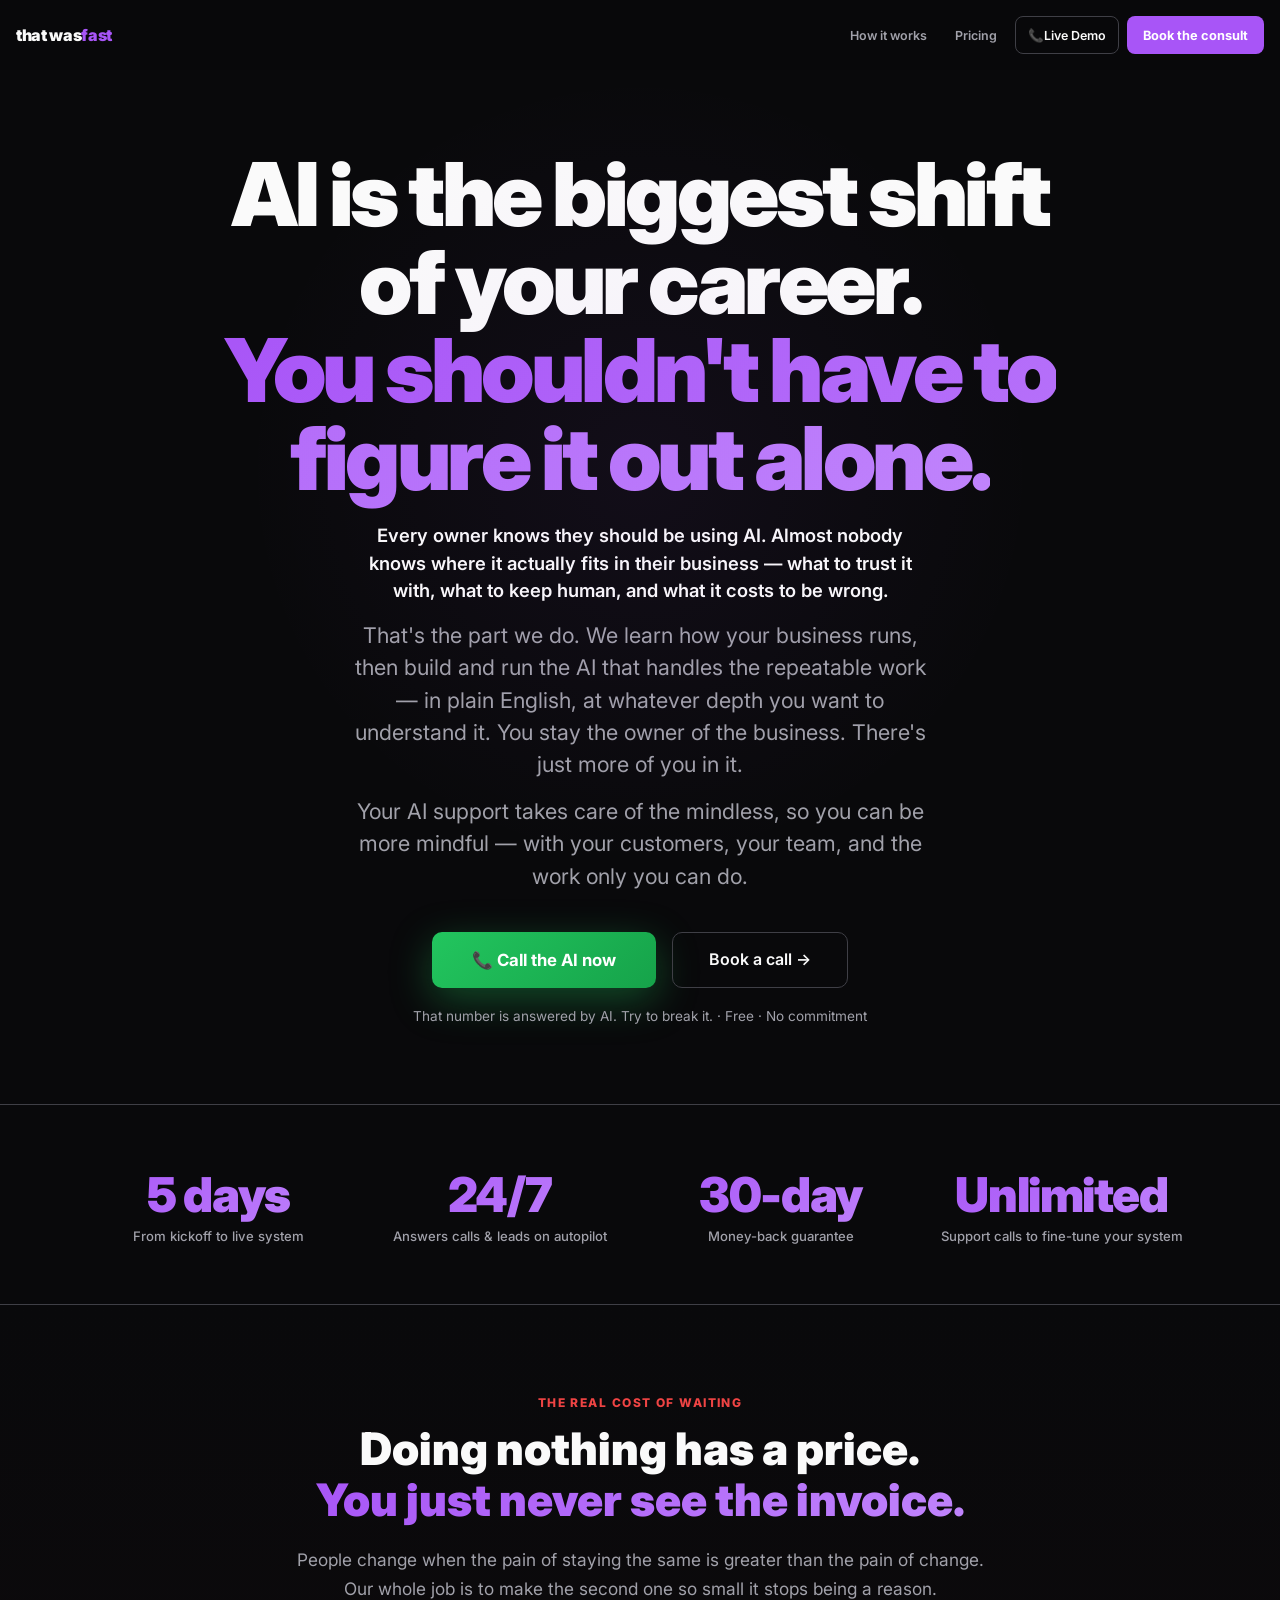
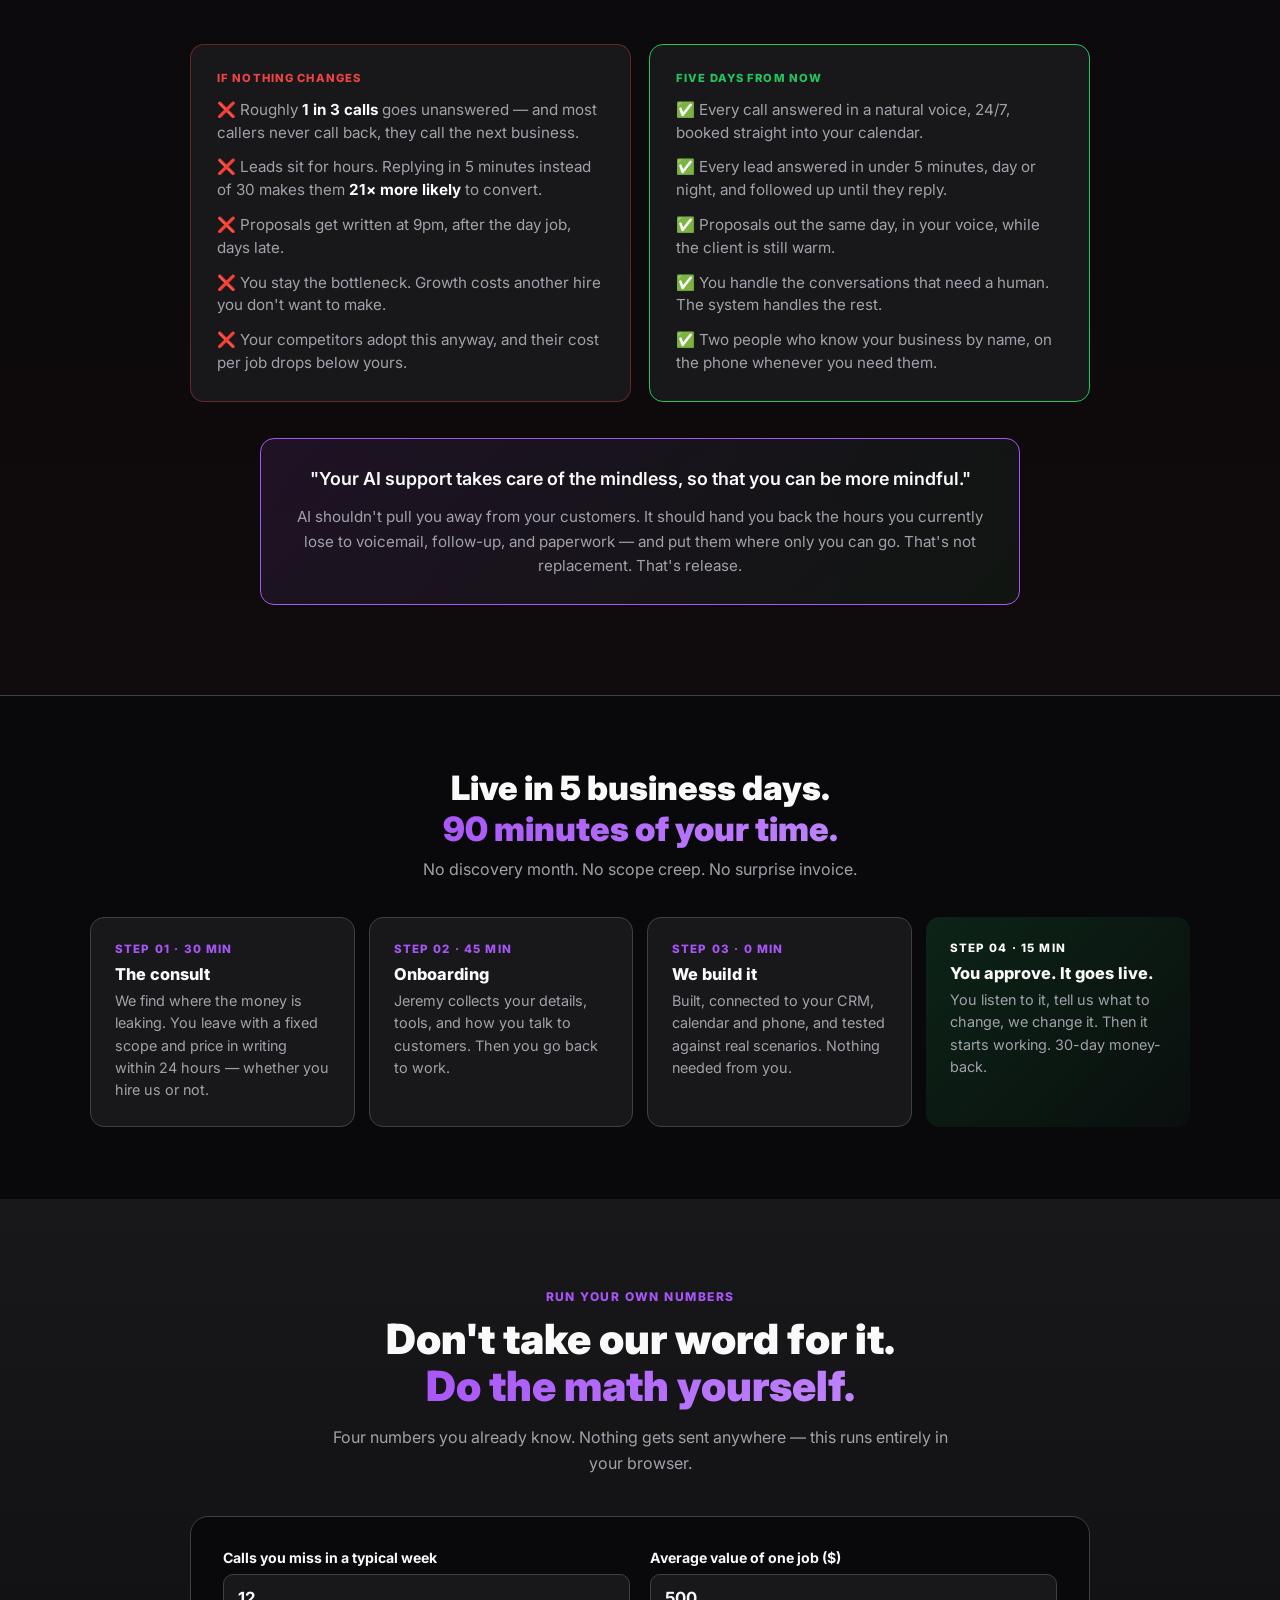
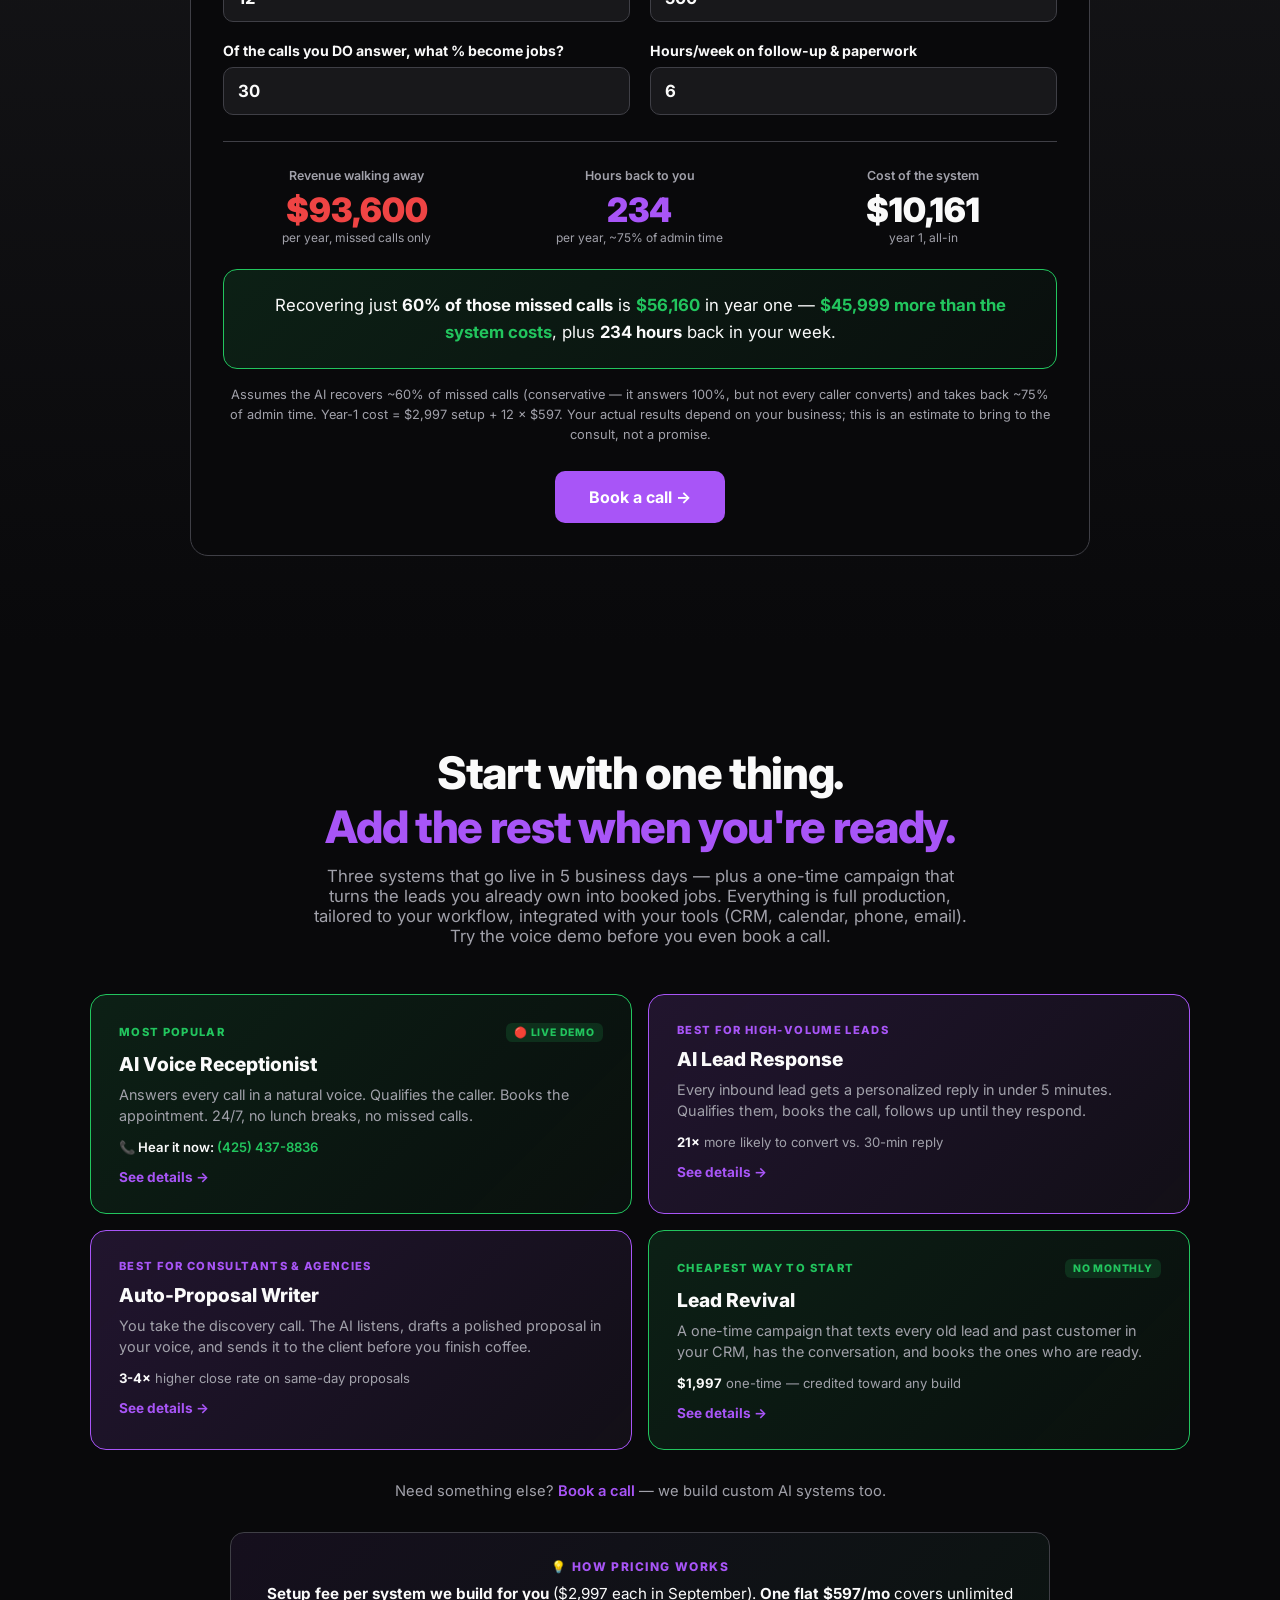
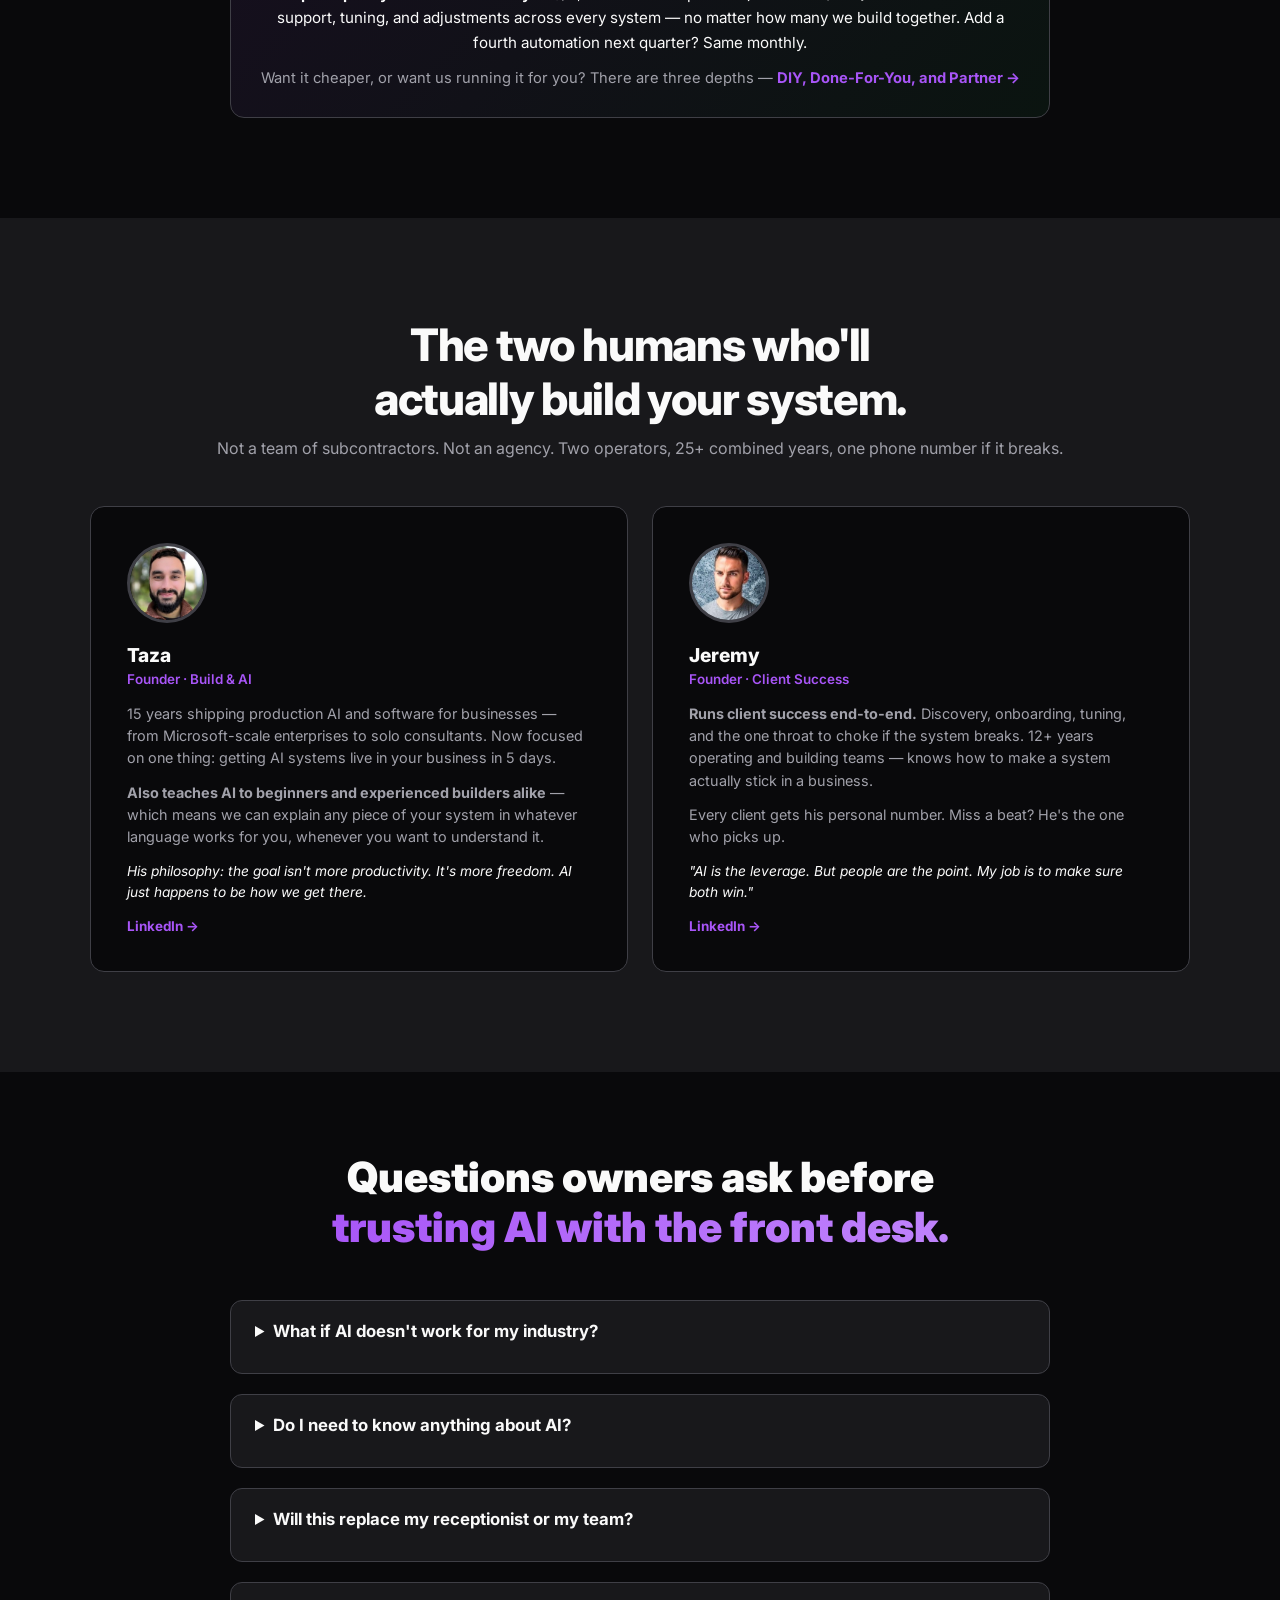
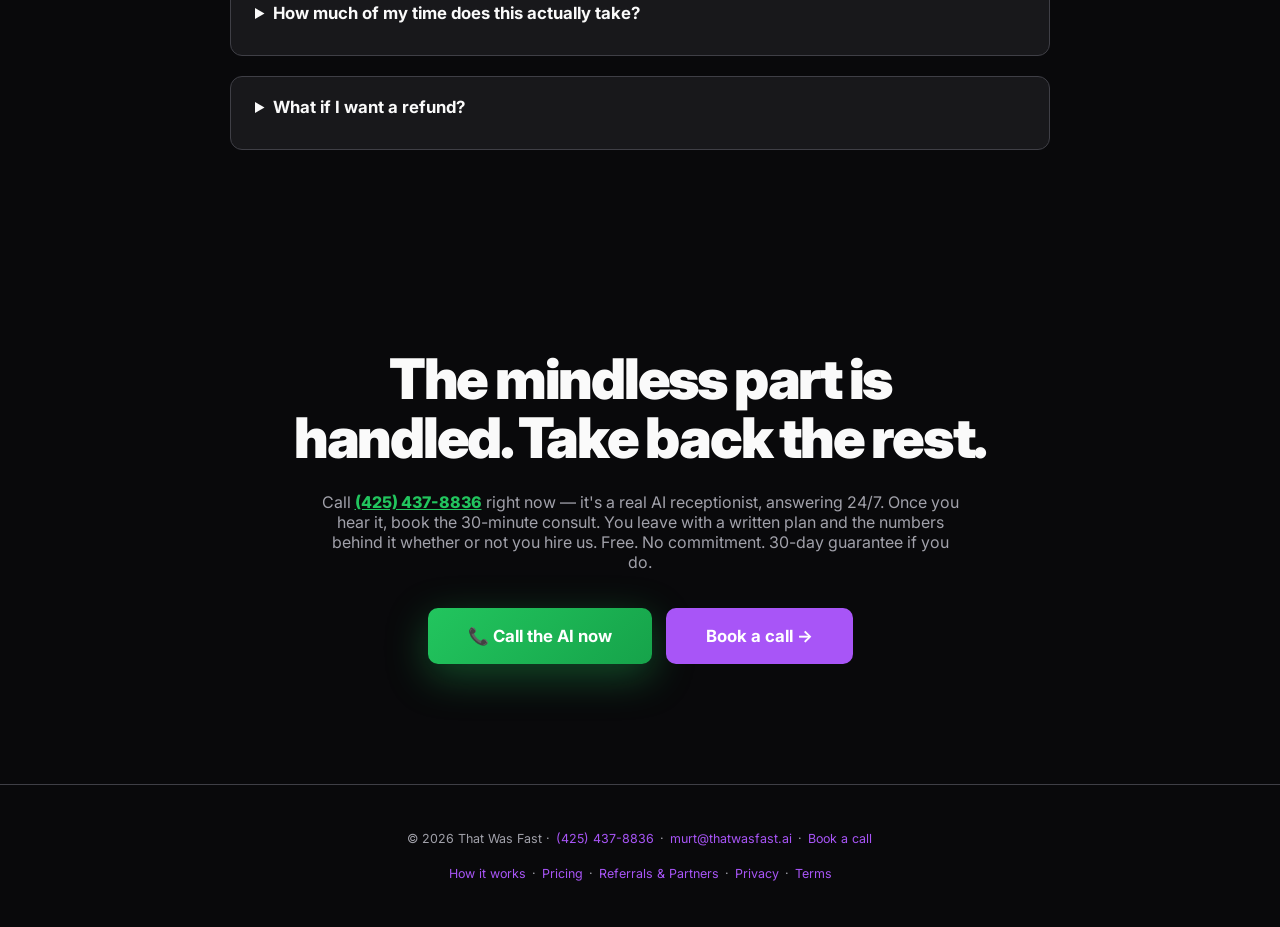
==== commit b0108599: "Pricing: align comparison matrix and tier card names to DIY Blueprint / Done-For-You / Growth Partne" ====
--- a/index.html
+++ b/index.html
@@ -408,9 +408,9 @@
 </nav>
 
 <section class="hero">
-<h1>There's only one of you.<br><span style="background:linear-gradient(135deg,var(--gold),var(--gold2));-webkit-background-clip:text;-webkit-text-fill-color:transparent;background-clip:text">Until there isn't.</span></h1>
-<p class="hero-sub" style="margin-top:18px;font-size:1.05rem;font-weight:700;color:var(--text)">One of you is a ceiling. <span style="background:linear-gradient(135deg,var(--gold),var(--gold2));-webkit-background-clip:text;-webkit-text-fill-color:transparent;background-clip:text">More of you is a business.</span></p>
-<p class="hero-sub" style="font-weight:600;color:var(--text);margin-top:14px;font-size:1.15rem">We train AI assistants to work like you, for you — answering every call, replying to every lead, and getting proposals out the same day. Start with one and add another whenever the work grows: no headcount to hire, no ceiling to hit. Live in 5 business days.</p>
+<h1>AI is the biggest shift of your career.<br><span style="background:linear-gradient(135deg,var(--gold),var(--gold2));-webkit-background-clip:text;-webkit-text-fill-color:transparent;background-clip:text">You shouldn't have to figure it out alone.</span></h1>
+<p class="hero-sub" style="font-weight:600;color:var(--text);margin-top:20px;font-size:1.15rem">Every owner knows they should be using AI. Almost nobody knows where it actually fits in their business — what to trust it with, what to keep human, and what it costs to be wrong.</p>
+<p class="hero-sub" style="margin-top:14px">That's the part we do. We learn how your business runs, then build and run the AI that handles the repeatable work — in plain English, at whatever depth you want to understand it. You stay the owner of the business. There's just more of you in it.</p>
 <p class="hero-sub" style="margin-top:14px">Your AI support takes care of the mindless, so you can be more mindful — with your customers, your team, and the work only you can do.</p>
 <div class="hero-cta-row">
 <a href="tel:+14254378836" onclick="if(window.gtag)gtag('event','demo_call',{page:'home',source:'hero'});if(window.twfCapiSend)twfCapiSend('Contact',{content_name:'Demo Call',content_category:'home'});" class="btn-primary" style="background:linear-gradient(135deg,#22c55e,#16a34a);box-shadow:0 12px 40px rgba(34,197,94,.35);font-size:1.05rem;padding:18px 40px">📞 Call the AI now</a>
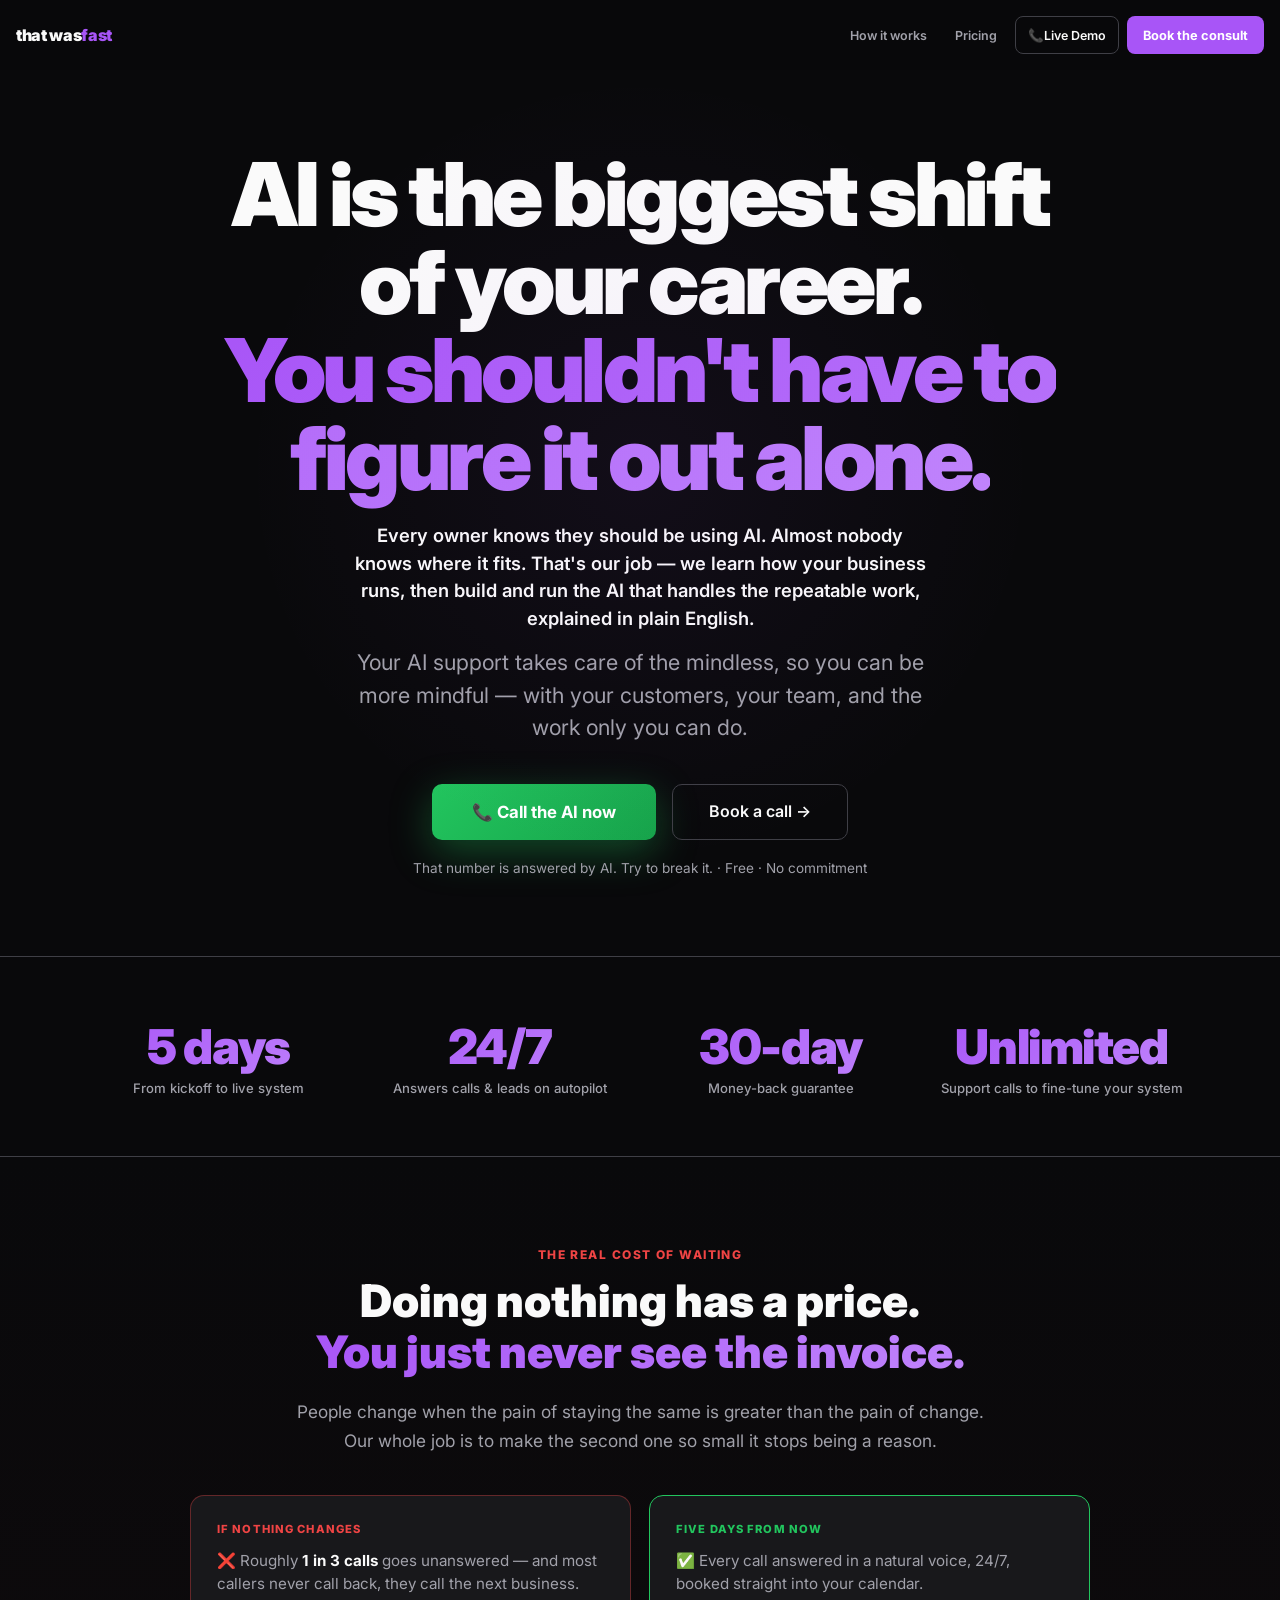
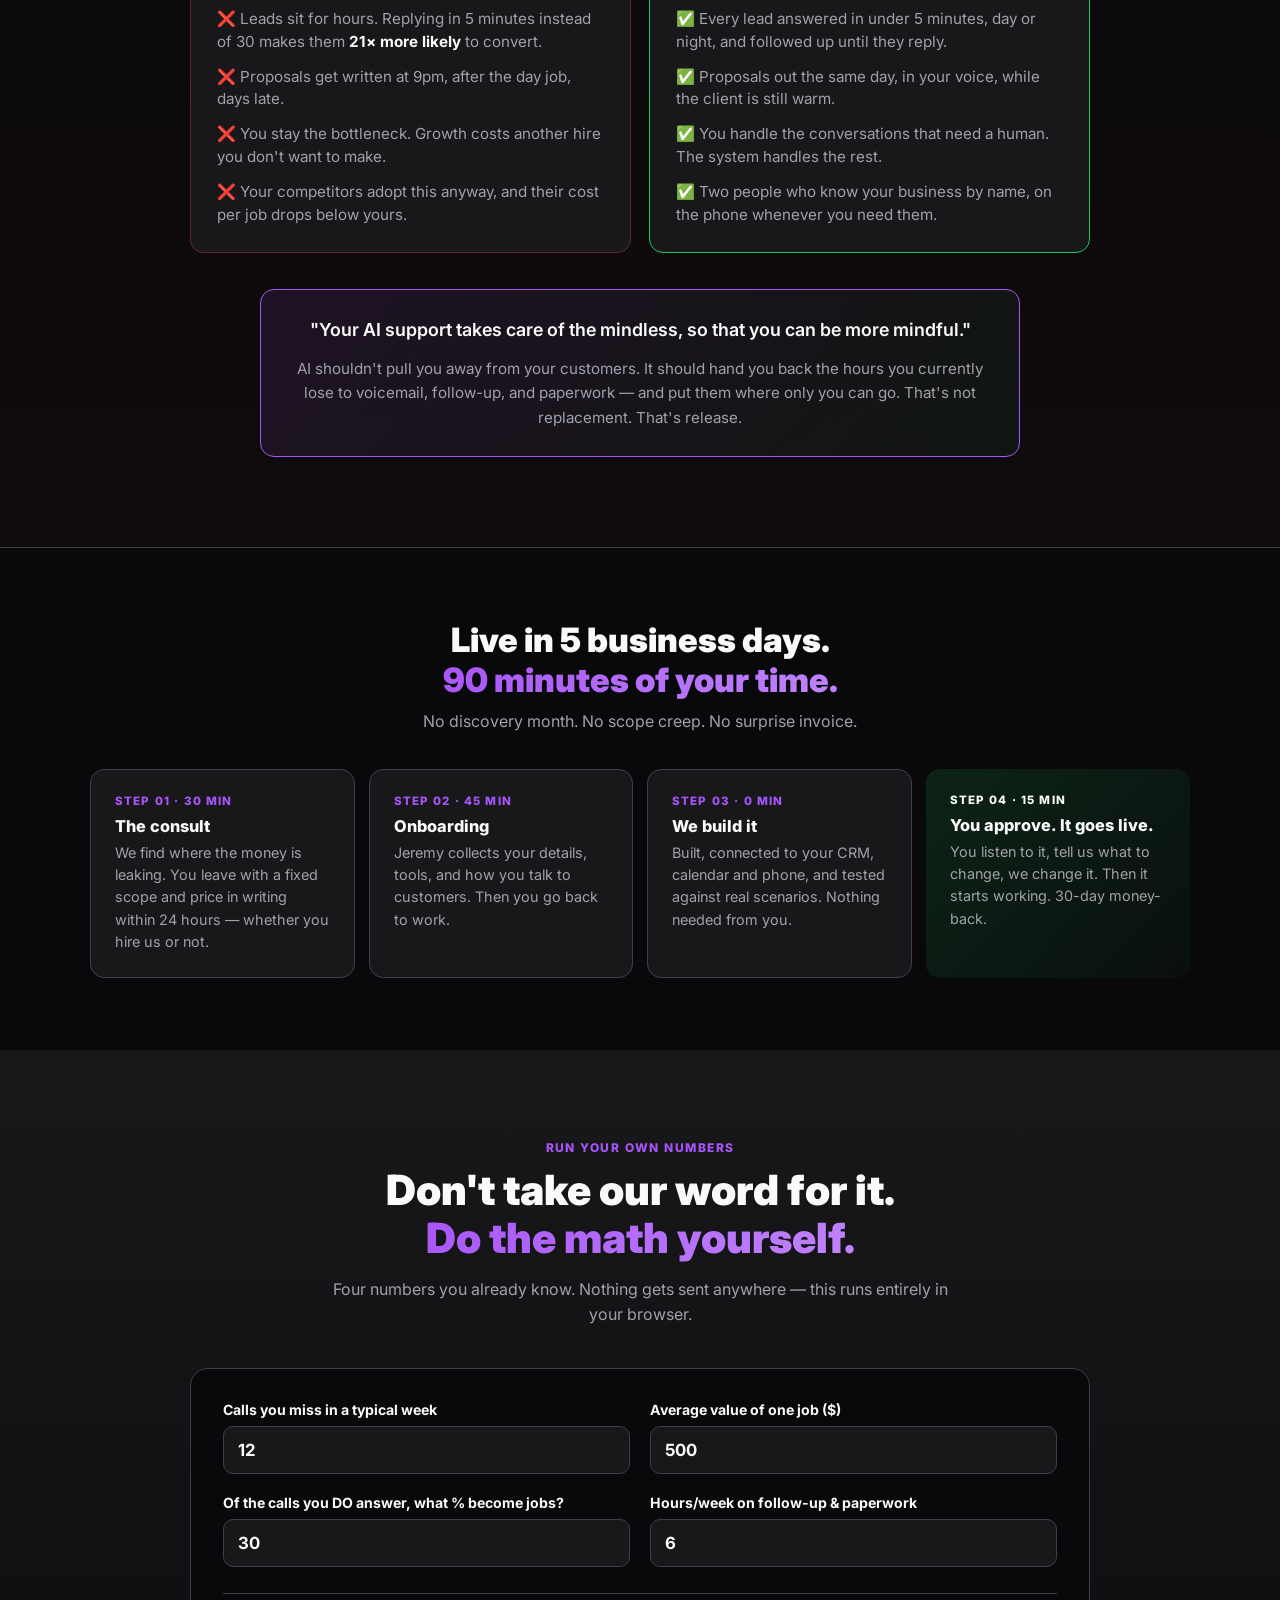
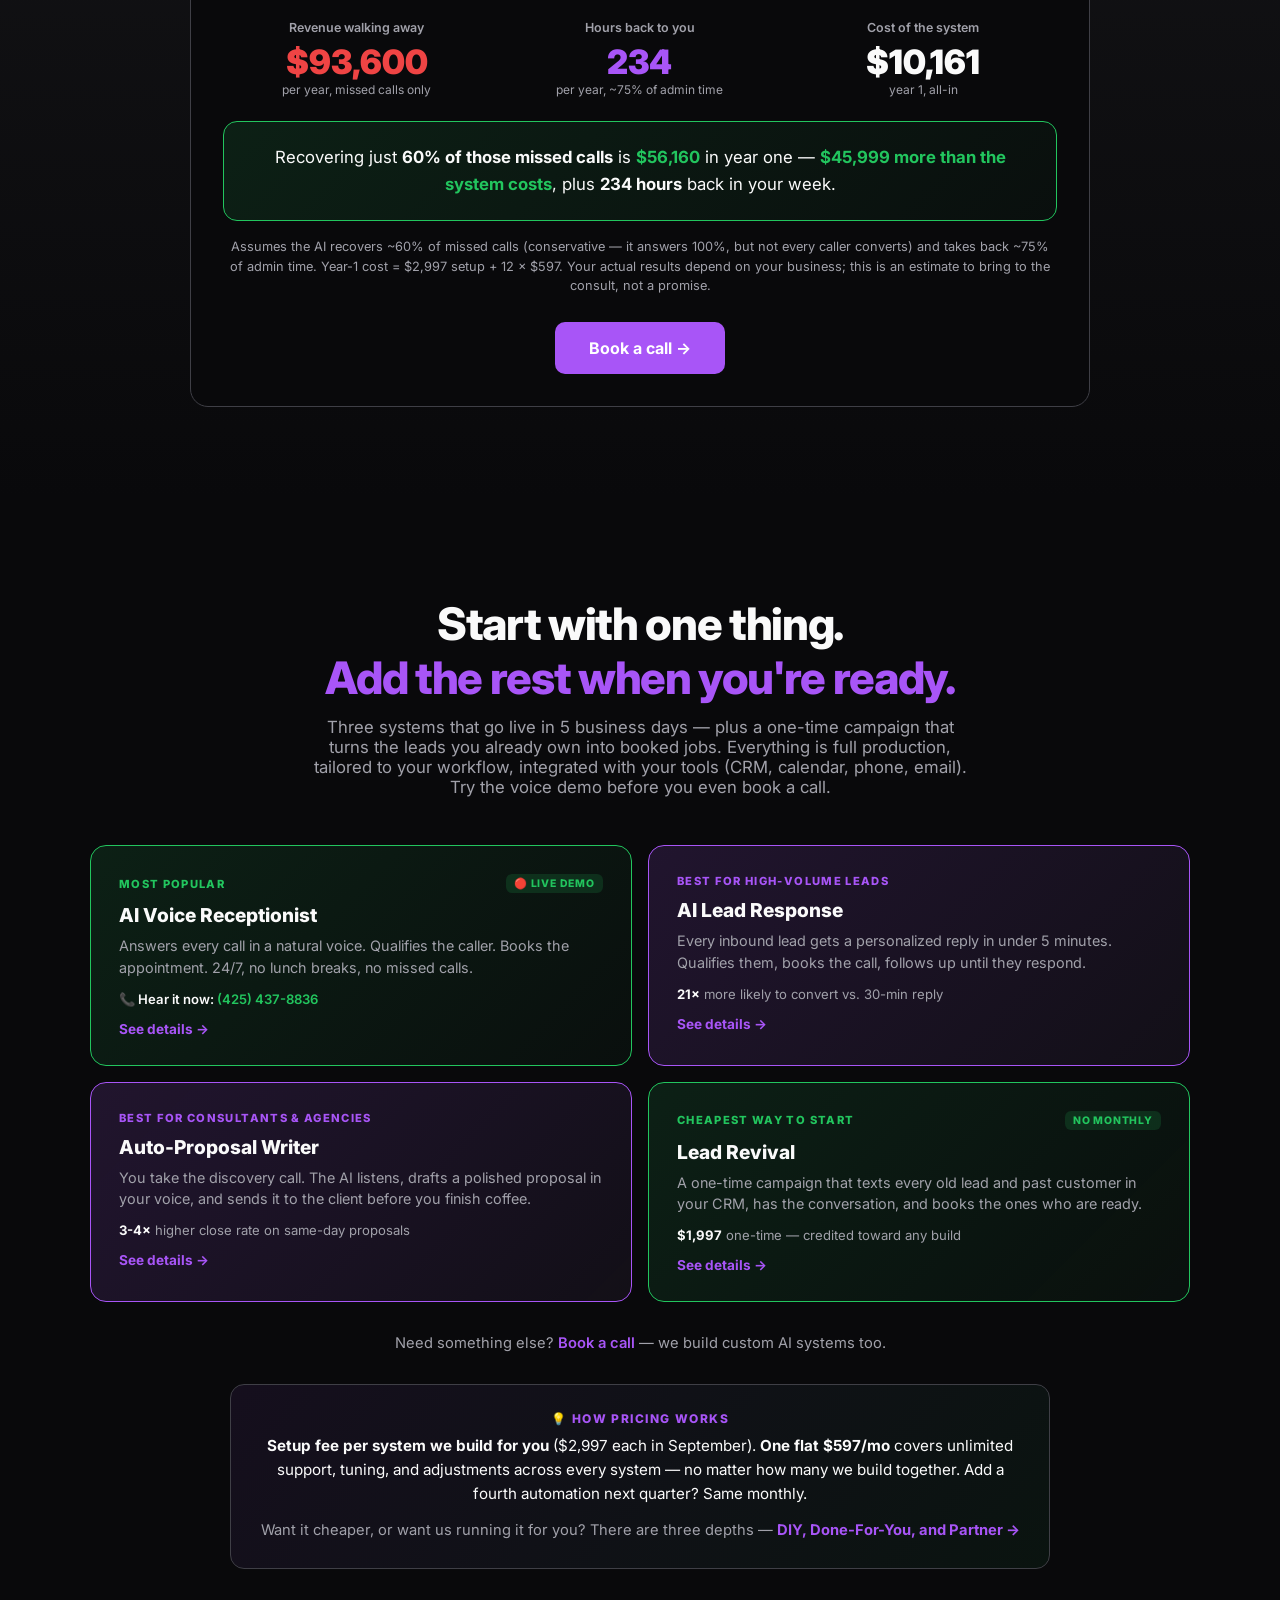
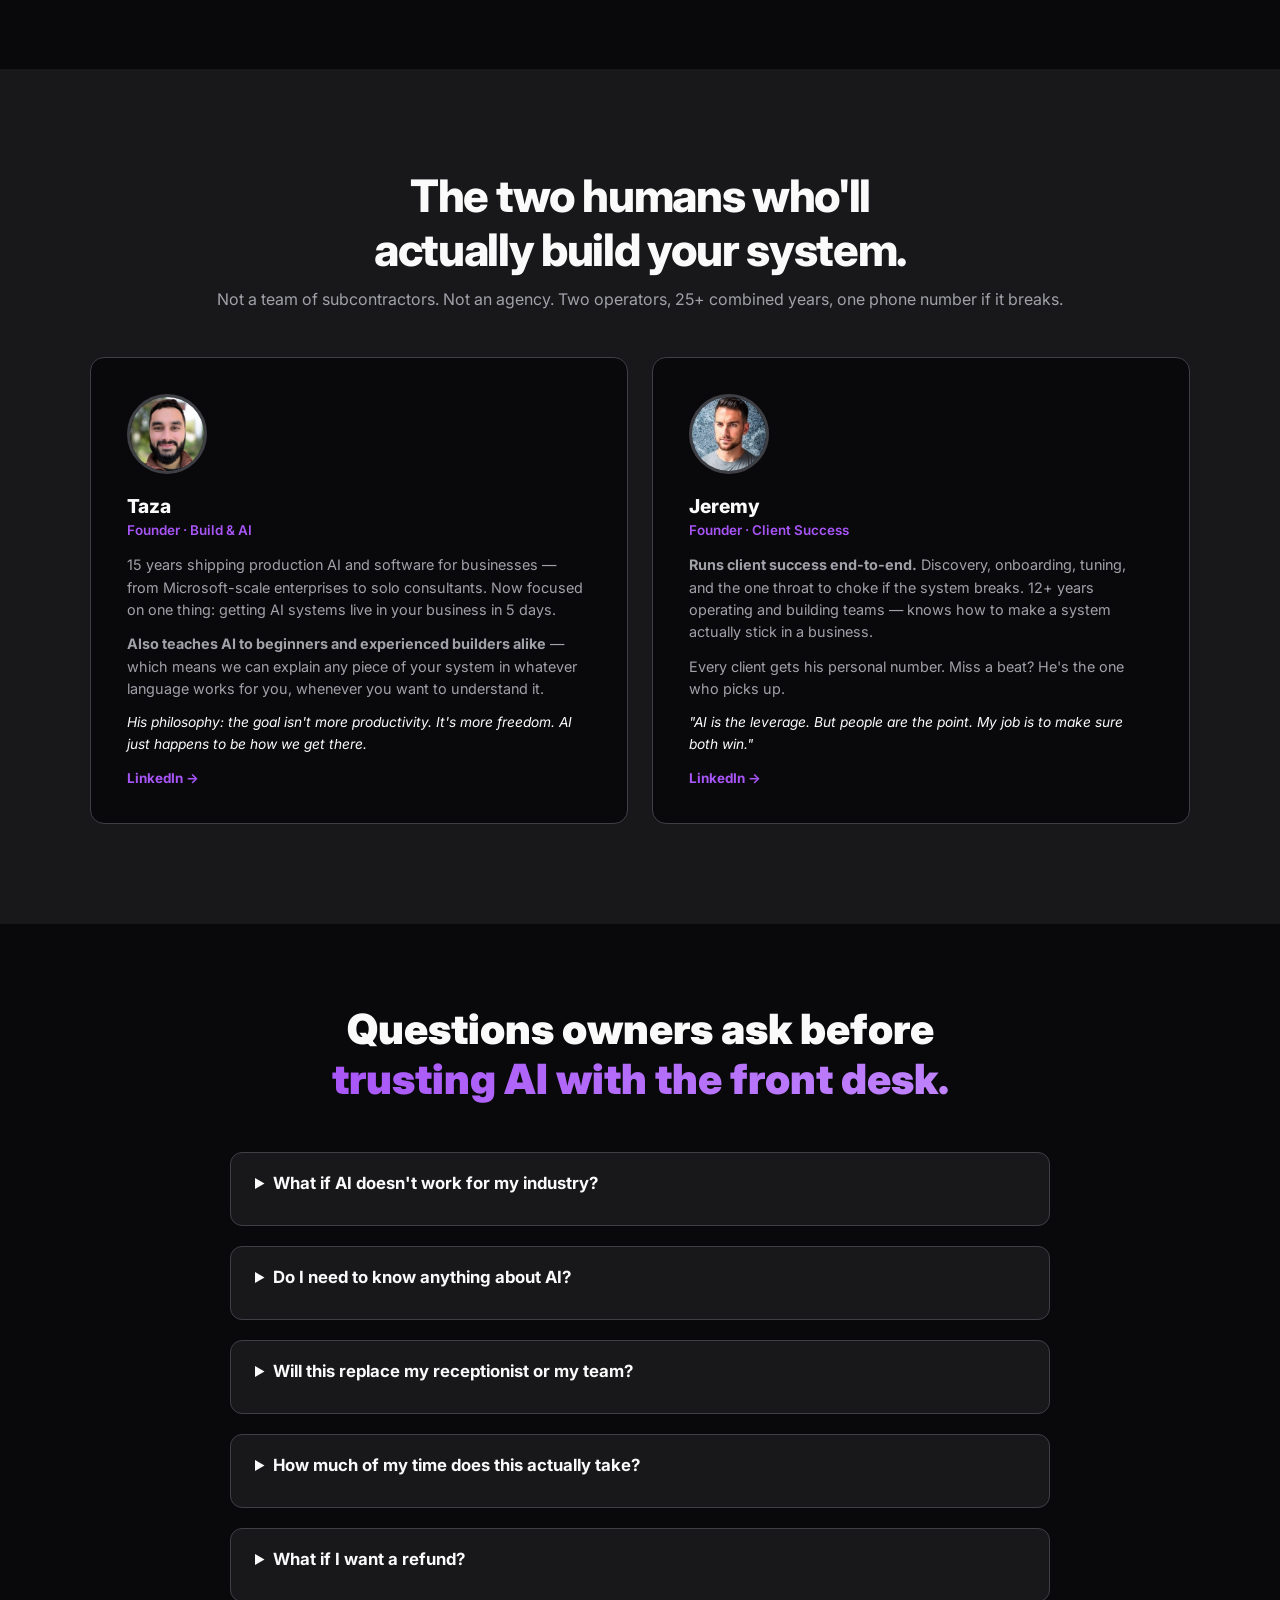
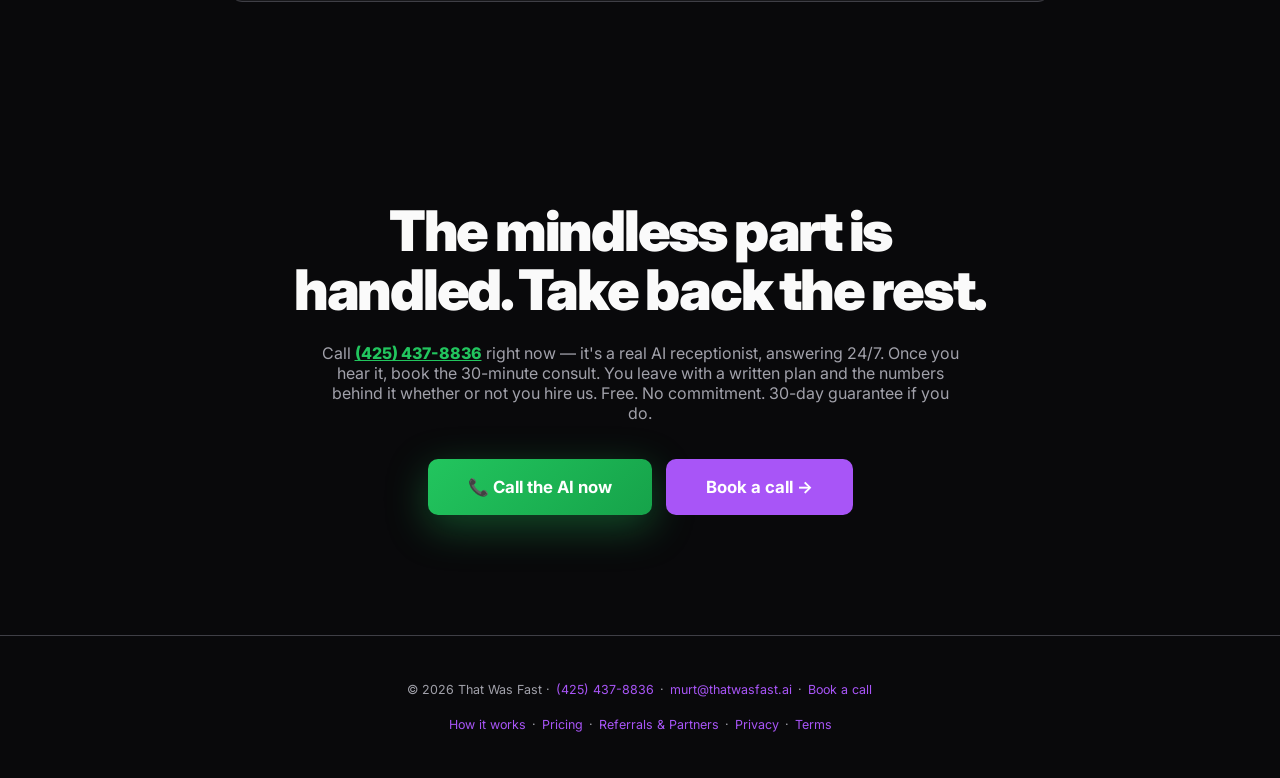
==== commit eafa1dfb: "Homepage hero: cut from 150 to 106 words, three body paragraphs to two" ====
--- a/index.html
+++ b/index.html
@@ -409,8 +409,7 @@
 
 <section class="hero">
 <h1>AI is the biggest shift of your career.<br><span style="background:linear-gradient(135deg,var(--gold),var(--gold2));-webkit-background-clip:text;-webkit-text-fill-color:transparent;background-clip:text">You shouldn't have to figure it out alone.</span></h1>
-<p class="hero-sub" style="font-weight:600;color:var(--text);margin-top:20px;font-size:1.15rem">Every owner knows they should be using AI. Almost nobody knows where it actually fits in their business — what to trust it with, what to keep human, and what it costs to be wrong.</p>
-<p class="hero-sub" style="margin-top:14px">That's the part we do. We learn how your business runs, then build and run the AI that handles the repeatable work — in plain English, at whatever depth you want to understand it. You stay the owner of the business. There's just more of you in it.</p>
+<p class="hero-sub" style="font-weight:600;color:var(--text);margin-top:20px;font-size:1.15rem">Every owner knows they should be using AI. Almost nobody knows where it fits. That's our job — we learn how your business runs, then build and run the AI that handles the repeatable work, explained in plain English.</p>
 <p class="hero-sub" style="margin-top:14px">Your AI support takes care of the mindless, so you can be more mindful — with your customers, your team, and the work only you can do.</p>
 <div class="hero-cta-row">
 <a href="tel:+14254378836" onclick="if(window.gtag)gtag('event','demo_call',{page:'home',source:'hero'});if(window.twfCapiSend)twfCapiSend('Contact',{content_name:'Demo Call',content_category:'home'});" class="btn-primary" style="background:linear-gradient(135deg,#22c55e,#16a34a);box-shadow:0 12px 40px rgba(34,197,94,.35);font-size:1.05rem;padding:18px 40px">📞 Call the AI now</a>
